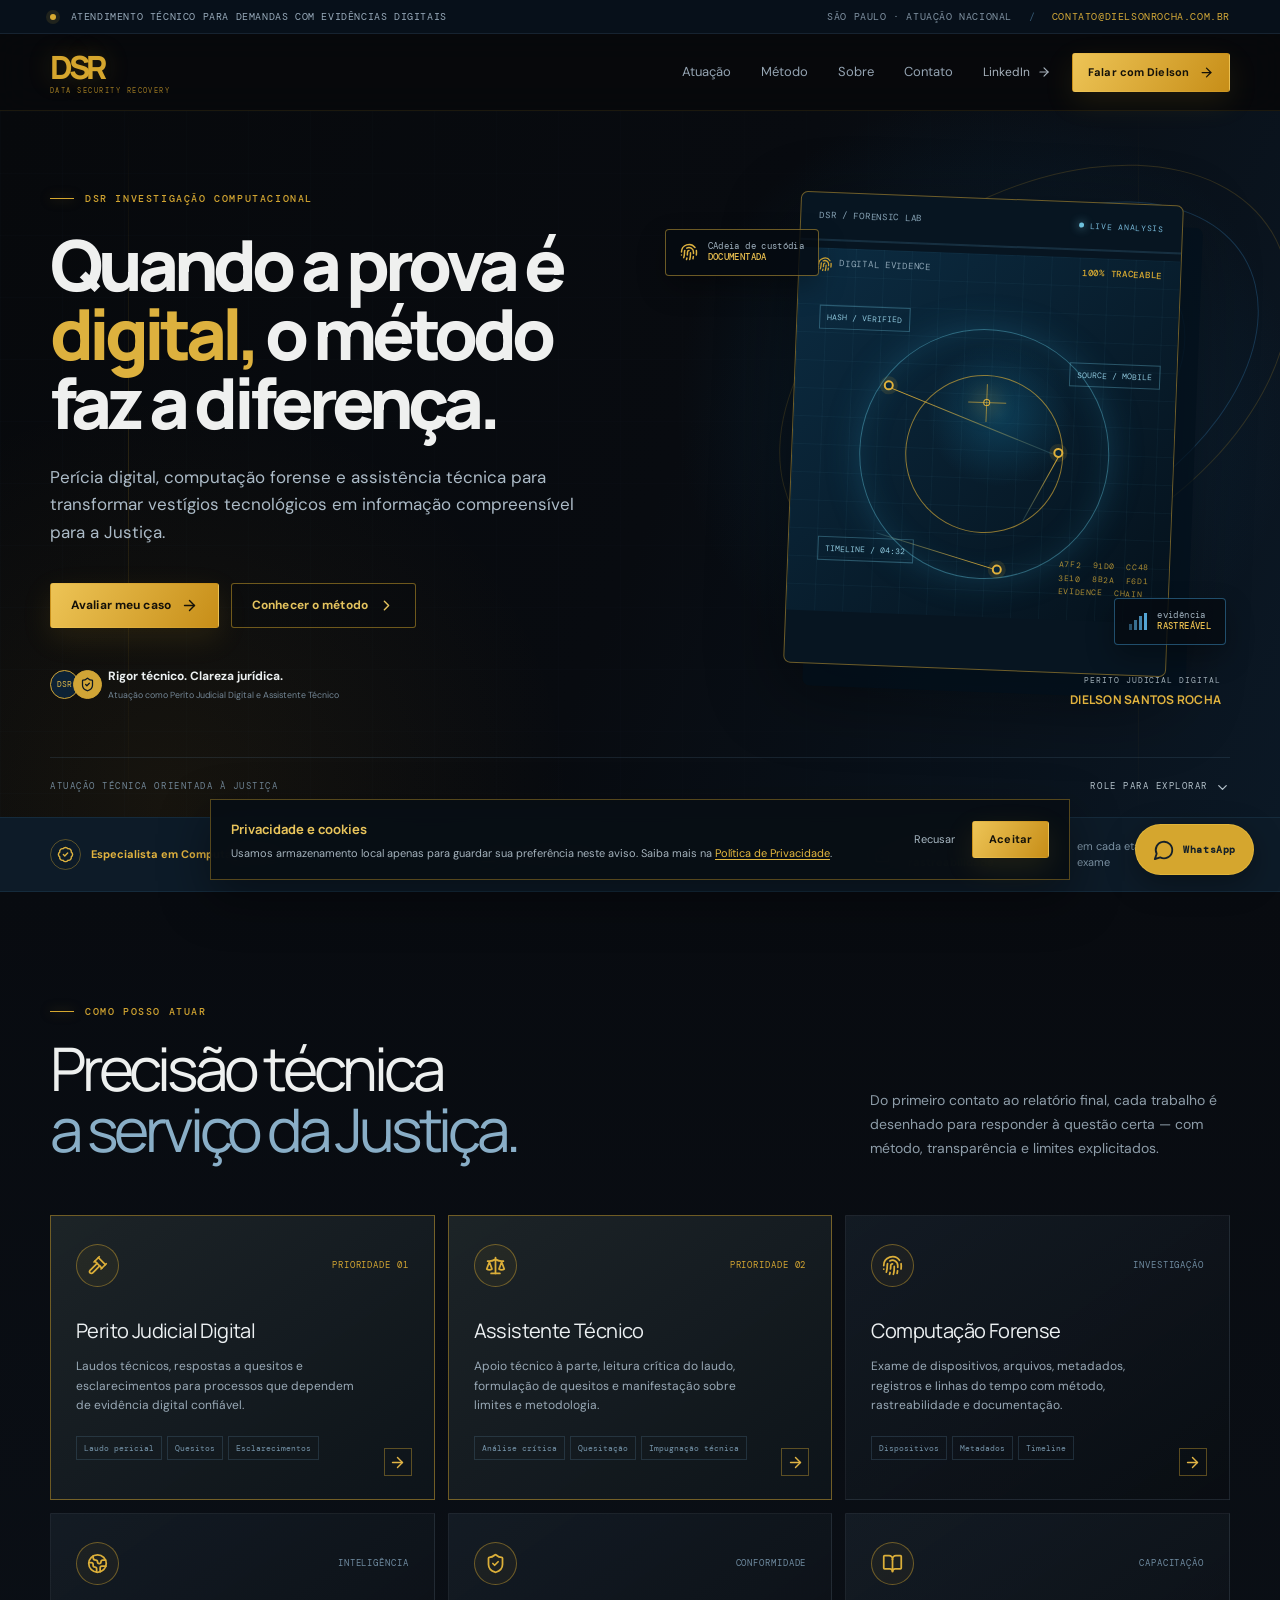
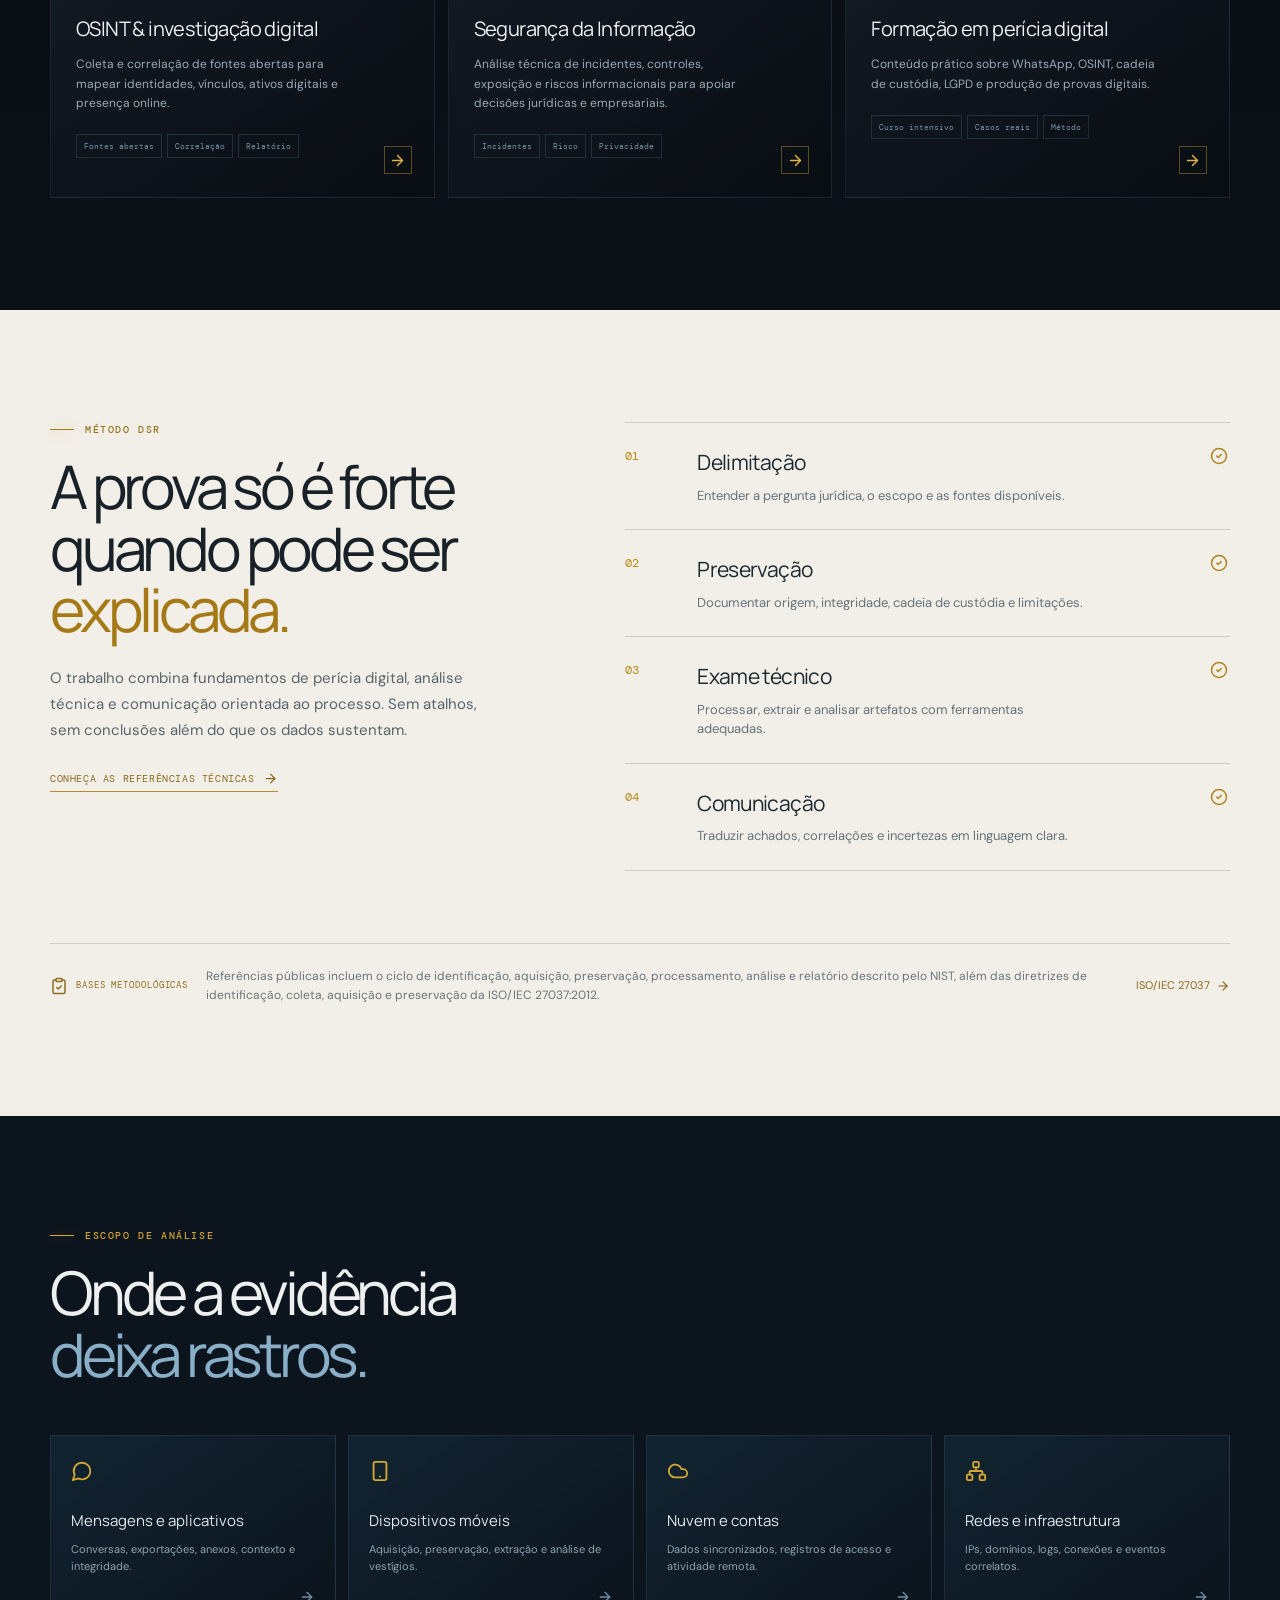
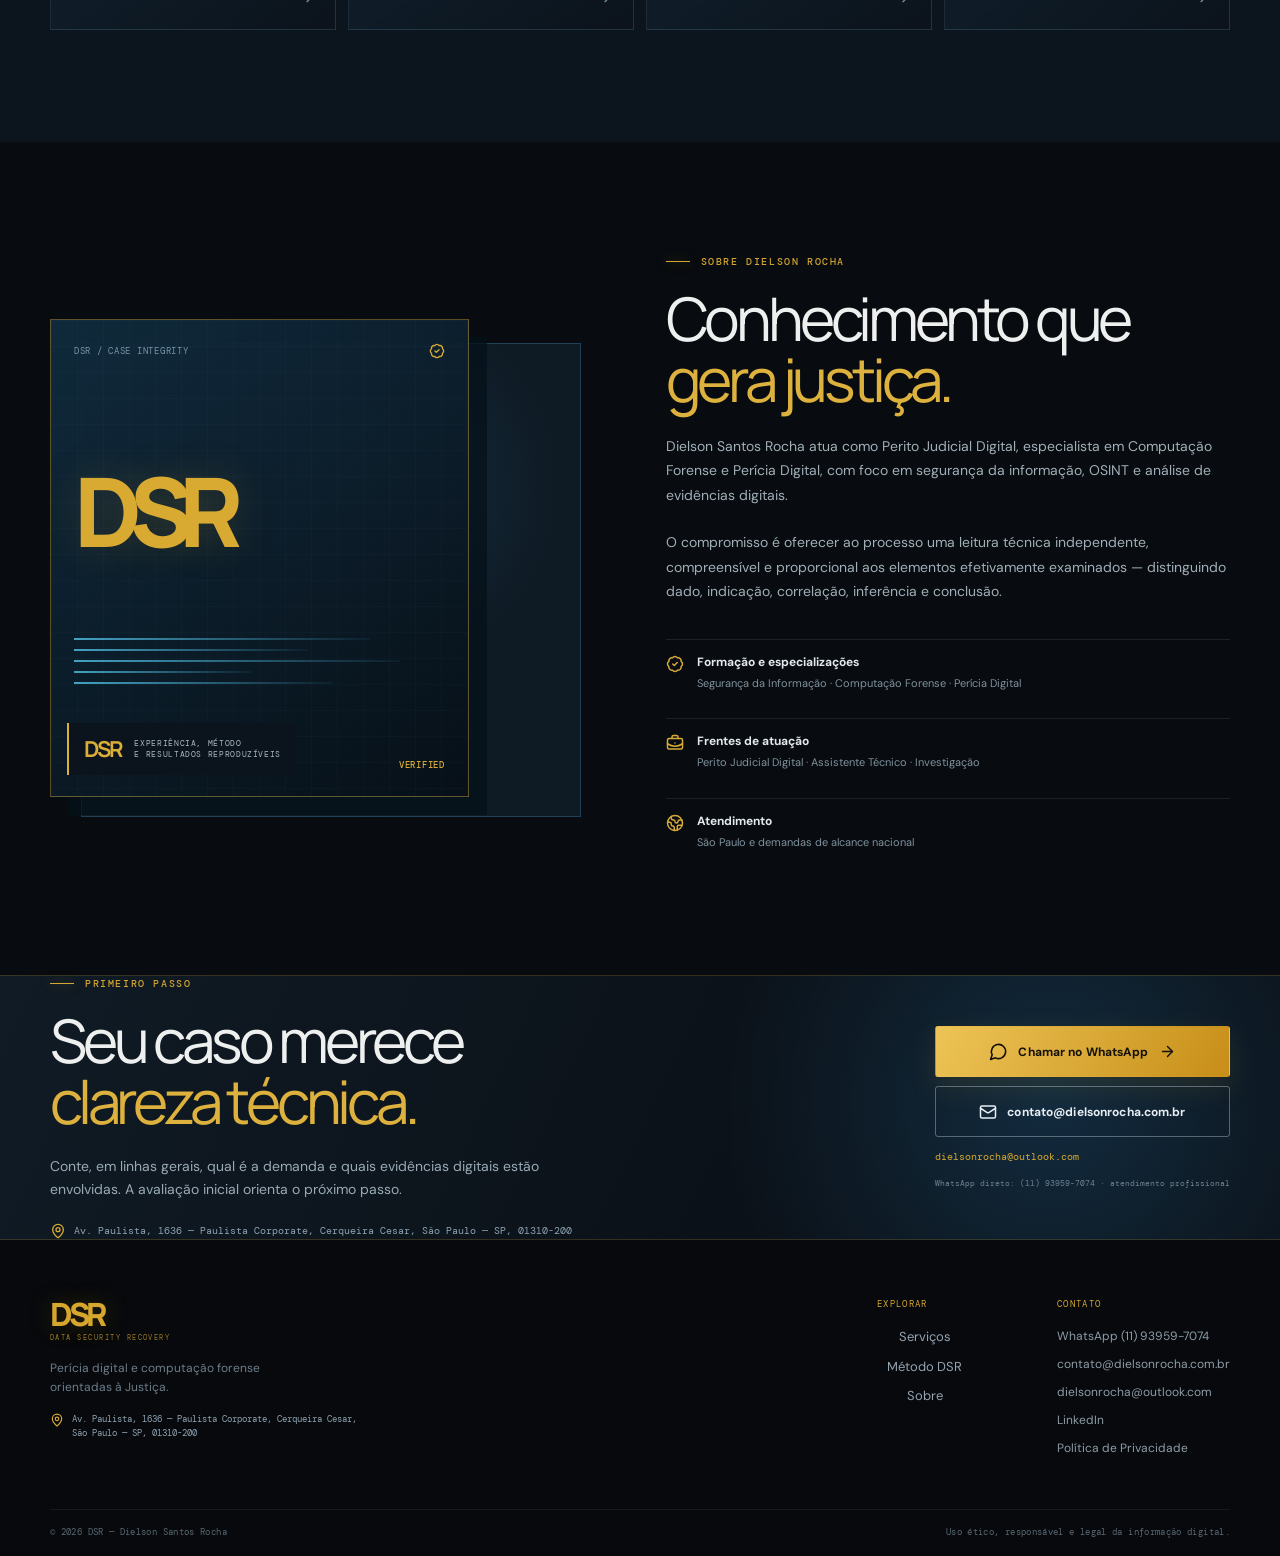
==== index.html @ dfa56df6 "Add files via upload" ====
<!doctype html>
<html lang="pt-BR">
  <head>
    <meta charset="UTF-8" />
    <meta name="viewport" content="width=device-width, initial-scale=1.0, maximum-scale=1" />
    <meta name="description" content="DSR — Perícia digital, computação forense e assistência técnica para demandas orientadas à Justiça." />
    <meta name="theme-color" content="#07090c" />
    <link rel="icon" type="image/svg+xml" href="/favicon.svg" />
    <link rel="alternate icon" href="/favicon.svg" />
    <title>DSR | Perícia Digital e Computação Forense</title>
    <script type="module" crossorigin src="/index.js"></script>
    <link rel="stylesheet" crossorigin href="/index.css">
    <script src="/__manus__/debug-collector.js" defer></script>
  </head>
  <body>
    <script id="manus-runtime">window.__MANUS_HOST_DEV__ = false;
(function(){"use strict";var Mr={exports:{}},Kn={};/**
 * @license React
 * react-jsx-runtime.production.js
 *
 * Copyright (c) Meta Platforms, Inc. and affiliates.
 *
 * This source code is licensed under the MIT license found in the
 * LICENSE file in the root directory of this source tree.
 */var $c;function um(){if($c)return Kn;$c=1;var r=Symbol.for("react.transitional.element"),i=Symbol.for("react.fragment");function c(s,d,m){var x=null;if(m!==void 0&&(x=""+m),d.key!==void 0&&(x=""+d.key),"key"in d){m={};for(var R in d)R!=="key"&&(m[R]=d[R])}else m=d;return d=m.ref,{$$typeof:r,type:s,key:x,ref:d!==void 0?d:null,props:m}}return Kn.Fragment=i,Kn.jsx=c,Kn.jsxs=c,Kn}var Fc;function dm(){return Fc||(Fc=1,Mr.exports=um()),Mr.exports}var h=dm(),Ar={exports:{}},Pn={},Rr={exports:{}},Nr={};/**
 * @license React
 * scheduler.production.js
 *
 * Copyright (c) Meta Platforms, Inc. and affiliates.
 *
 * This source code is licensed under the MIT license found in the
 * LICENSE file in the root directory of this source tree.
 */var Ic;function fm(){return Ic||(Ic=1,function(r){function i(A,q){var B=A.length;A.push(q);t:for(;0<B;){var bt=B-1>>>1,p=A[bt];if(0<d(p,q))A[bt]=q,A[B]=p,B=bt;else break t}}function c(A){return A.length===0?null:A[0]}function s(A){if(A.length===0)return null;var q=A[0],B=A.pop();if(B!==q){A[0]=B;t:for(var bt=0,p=A.length,O=p>>>1;bt<O;){var X=2*(bt+1)-1,G=A[X],Z=X+1,st=A[Z];if(0>d(G,B))Z<p&&0>d(st,G)?(A[bt]=st,A[Z]=B,bt=Z):(A[bt]=G,A[X]=B,bt=X);else if(Z<p&&0>d(st,B))A[bt]=st,A[Z]=B,bt=Z;else break t}}return q}function d(A,q){var B=A.sortIndex-q.sortIndex;return B!==0?B:A.id-q.id}if(r.unstable_now=void 0,typeof performance=="object"&&typeof performance.now=="function"){var m=performance;r.unstable_now=function(){return m.now()}}else{var x=Date,R=x.now();r.unstable_now=function(){return x.now()-R}}var C=[],v=[],D=1,j=null,J=3,at=!1,$=!1,nt=!1,ct=!1,ht=typeof setTimeout=="function"?setTimeout:null,St=typeof clearTimeout=="function"?clearTimeout:null,_=typeof setImmediate<"u"?setImmediate:null;function Y(A){for(var q=c(v);q!==null;){if(q.callback===null)s(v);else if(q.startTime<=A)s(v),q.sortIndex=q.expirationTime,i(C,q);else break;q=c(v)}}function H(A){if(nt=!1,Y(A),!$)if(c(C)!==null)$=!0,it||(it=!0,Bt());else{var q=c(v);q!==null&&Mt(H,q.startTime-A)}}var it=!1,rt=-1,V=5,xt=-1;function Be(){return ct?!0:!(r.unstable_now()-xt<V)}function te(){if(ct=!1,it){var A=r.unstable_now();xt=A;var q=!0;try{t:{$=!1,nt&&(nt=!1,St(rt),rt=-1),at=!0;var B=J;try{e:{for(Y(A),j=c(C);j!==null&&!(j.expirationTime>A&&Be());){var bt=j.callback;if(typeof bt=="function"){j.callback=null,J=j.priorityLevel;var p=bt(j.expirationTime<=A);if(A=r.unstable_now(),typeof p=="function"){j.callback=p,Y(A),q=!0;break e}j===c(C)&&s(C),Y(A)}else s(C);j=c(C)}if(j!==null)q=!0;else{var O=c(v);O!==null&&Mt(H,O.startTime-A),q=!1}}break t}finally{j=null,J=B,at=!1}q=void 0}}finally{q?Bt():it=!1}}}var Bt;if(typeof _=="function")Bt=function(){_(te)};else if(typeof MessageChannel<"u"){var me=new MessageChannel,Se=me.port2;me.port1.onmessage=te,Bt=function(){Se.postMessage(null)}}else Bt=function(){ht(te,0)};function Mt(A,q){rt=ht(function(){A(r.unstable_now())},q)}r.unstable_IdlePriority=5,r.unstable_ImmediatePriority=1,r.unstable_LowPriority=4,r.unstable_NormalPriority=3,r.unstable_Profiling=null,r.unstable_UserBlockingPriority=2,r.unstable_cancelCallback=function(A){A.callback=null},r.unstable_forceFrameRate=function(A){0>A||125<A?console.error("forceFrameRate takes a positive int between 0 and 125, forcing frame rates higher than 125 fps is not supported"):V=0<A?Math.floor(1e3/A):5},r.unstable_getCurrentPriorityLevel=function(){return J},r.unstable_next=function(A){switch(J){case 1:case 2:case 3:var q=3;break;default:q=J}var B=J;J=q;try{return A()}finally{J=B}},r.unstable_requestPaint=function(){ct=!0},r.unstable_runWithPriority=function(A,q){switch(A){case 1:case 2:case 3:case 4:case 5:break;default:A=3}var B=J;J=A;try{return q()}finally{J=B}},r.unstable_scheduleCallback=function(A,q,B){var bt=r.unstable_now();switch(typeof B=="object"&&B!==null?(B=B.delay,B=typeof B=="number"&&0<B?bt+B:bt):B=bt,A){case 1:var p=-1;break;case 2:p=250;break;case 5:p=1073741823;break;case 4:p=1e4;break;default:p=5e3}return p=B+p,A={id:D++,callback:q,priorityLevel:A,startTime:B,expirationTime:p,sortIndex:-1},B>bt?(A.sortIndex=B,i(v,A),c(C)===null&&A===c(v)&&(nt?(St(rt),rt=-1):nt=!0,Mt(H,B-bt))):(A.sortIndex=p,i(C,A),$||at||($=!0,it||(it=!0,Bt()))),A},r.unstable_shouldYield=Be,r.unstable_wrapCallback=function(A){var q=J;return function(){var B=J;J=q;try{return A.apply(this,arguments)}finally{J=B}}}}(Nr)),Nr}var tu;function hm(){return tu||(tu=1,Rr.exports=fm()),Rr.exports}var zr={exports:{}},ut={};/**
 * @license React
 * react.production.js
 *
 * Copyright (c) Meta Platforms, Inc. and affiliates.
 *
 * This source code is licensed under the MIT license found in the
 * LICENSE file in the root directory of this source tree.
 */var eu;function mm(){if(eu)return ut;eu=1;var r=Symbol.for("react.transitional.element"),i=Symbol.for("react.portal"),c=Symbol.for("react.fragment"),s=Symbol.for("react.strict_mode"),d=Symbol.for("react.profiler"),m=Symbol.for("react.consumer"),x=Symbol.for("react.context"),R=Symbol.for("react.forward_ref"),C=Symbol.for("react.suspense"),v=Symbol.for("react.memo"),D=Symbol.for("react.lazy"),j=Symbol.iterator;function J(p){return p===null||typeof p!="object"?null:(p=j&&p[j]||p["@@iterator"],typeof p=="function"?p:null)}var at={isMounted:function(){return!1},enqueueForceUpdate:function(){},enqueueReplaceState:function(){},enqueueSetState:function(){}},$=Object.assign,nt={};function ct(p,O,X){this.props=p,this.context=O,this.refs=nt,this.updater=X||at}ct.prototype.isReactComponent={},ct.prototype.setState=function(p,O){if(typeof p!="object"&&typeof p!="function"&&p!=null)throw Error("takes an object of state variables to update or a function which returns an object of state variables.");this.updater.enqueueSetState(this,p,O,"setState")},ct.prototype.forceUpdate=function(p){this.updater.enqueueForceUpdate(this,p,"forceUpdate")};function ht(){}ht.prototype=ct.prototype;function St(p,O,X){this.props=p,this.context=O,this.refs=nt,this.updater=X||at}var _=St.prototype=new ht;_.constructor=St,$(_,ct.prototype),_.isPureReactComponent=!0;var Y=Array.isArray,H={H:null,A:null,T:null,S:null,V:null},it=Object.prototype.hasOwnProperty;function rt(p,O,X,G,Z,st){return X=st.ref,{$$typeof:r,type:p,key:O,ref:X!==void 0?X:null,props:st}}function V(p,O){return rt(p.type,O,void 0,void 0,void 0,p.props)}function xt(p){return typeof p=="object"&&p!==null&&p.$$typeof===r}function Be(p){var O={"=":"=0",":":"=2"};return"$"+p.replace(/[=:]/g,function(X){return O[X]})}var te=/\/+/g;function Bt(p,O){return typeof p=="object"&&p!==null&&p.key!=null?Be(""+p.key):O.toString(36)}function me(){}function Se(p){switch(p.status){case"fulfilled":return p.value;case"rejected":throw p.reason;default:switch(typeof p.status=="string"?p.then(me,me):(p.status="pending",p.then(function(O){p.status==="pending"&&(p.status="fulfilled",p.value=O)},function(O){p.status==="pending"&&(p.status="rejected",p.reason=O)})),p.status){case"fulfilled":return p.value;case"rejected":throw p.reason}}throw p}function Mt(p,O,X,G,Z){var st=typeof p;(st==="undefined"||st==="boolean")&&(p=null);var I=!1;if(p===null)I=!0;else switch(st){case"bigint":case"string":case"number":I=!0;break;case"object":switch(p.$$typeof){case r:case i:I=!0;break;case D:return I=p._init,Mt(I(p._payload),O,X,G,Z)}}if(I)return Z=Z(p),I=G===""?"."+Bt(p,0):G,Y(Z)?(X="",I!=null&&(X=I.replace(te,"$&/")+"/"),Mt(Z,O,X,"",function(Jt){return Jt})):Z!=null&&(xt(Z)&&(Z=V(Z,X+(Z.key==null||p&&p.key===Z.key?"":(""+Z.key).replace(te,"$&/")+"/")+I)),O.push(Z)),1;I=0;var gt=G===""?".":G+":";if(Y(p))for(var Tt=0;Tt<p.length;Tt++)G=p[Tt],st=gt+Bt(G,Tt),I+=Mt(G,O,X,st,Z);else if(Tt=J(p),typeof Tt=="function")for(p=Tt.call(p),Tt=0;!(G=p.next()).done;)G=G.value,st=gt+Bt(G,Tt++),I+=Mt(G,O,X,st,Z);else if(st==="object"){if(typeof p.then=="function")return Mt(Se(p),O,X,G,Z);throw O=String(p),Error("Objects are not valid as a React child (found: "+(O==="[object Object]"?"object with keys {"+Object.keys(p).join(", ")+"}":O)+"). If you meant to render a collection of children, use an array instead.")}return I}function A(p,O,X){if(p==null)return p;var G=[],Z=0;return Mt(p,G,"","",function(st){return O.call(X,st,Z++)}),G}function q(p){if(p._status===-1){var O=p._result;O=O(),O.then(function(X){(p._status===0||p._status===-1)&&(p._status=1,p._result=X)},function(X){(p._status===0||p._status===-1)&&(p._status=2,p._result=X)}),p._status===-1&&(p._status=0,p._result=O)}if(p._status===1)return p._result.default;throw p._result}var B=typeof reportError=="function"?reportError:function(p){if(typeof window=="object"&&typeof window.ErrorEvent=="function"){var O=new window.ErrorEvent("error",{bubbles:!0,cancelable:!0,message:typeof p=="object"&&p!==null&&typeof p.message=="string"?String(p.message):String(p),error:p});if(!window.dispatchEvent(O))return}else if(typeof process=="object"&&typeof process.emit=="function"){process.emit("uncaughtException",p);return}console.error(p)};function bt(){}return ut.Children={map:A,forEach:function(p,O,X){A(p,function(){O.apply(this,arguments)},X)},count:function(p){var O=0;return A(p,function(){O++}),O},toArray:function(p){return A(p,function(O){return O})||[]},only:function(p){if(!xt(p))throw Error("React.Children.only expected to receive a single React element child.");return p}},ut.Component=ct,ut.Fragment=c,ut.Profiler=d,ut.PureComponent=St,ut.StrictMode=s,ut.Suspense=C,ut.__CLIENT_INTERNALS_DO_NOT_USE_OR_WARN_USERS_THEY_CANNOT_UPGRADE=H,ut.__COMPILER_RUNTIME={__proto__:null,c:function(p){return H.H.useMemoCache(p)}},ut.cache=function(p){return function(){return p.apply(null,arguments)}},ut.cloneElement=function(p,O,X){if(p==null)throw Error("The argument must be a React element, but you passed "+p+".");var G=$({},p.props),Z=p.key,st=void 0;if(O!=null)for(I in O.ref!==void 0&&(st=void 0),O.key!==void 0&&(Z=""+O.key),O)!it.call(O,I)||I==="key"||I==="__self"||I==="__source"||I==="ref"&&O.ref===void 0||(G[I]=O[I]);var I=arguments.length-2;if(I===1)G.children=X;else if(1<I){for(var gt=Array(I),Tt=0;Tt<I;Tt++)gt[Tt]=arguments[Tt+2];G.children=gt}return rt(p.type,Z,void 0,void 0,st,G)},ut.createContext=function(p){return p={$$typeof:x,_currentValue:p,_currentValue2:p,_threadCount:0,Provider:null,Consumer:null},p.Provider=p,p.Consumer={$$typeof:m,_context:p},p},ut.createElement=function(p,O,X){var G,Z={},st=null;if(O!=null)for(G in O.key!==void 0&&(st=""+O.key),O)it.call(O,G)&&G!=="key"&&G!=="__self"&&G!=="__source"&&(Z[G]=O[G]);var I=arguments.length-2;if(I===1)Z.children=X;else if(1<I){for(var gt=Array(I),Tt=0;Tt<I;Tt++)gt[Tt]=arguments[Tt+2];Z.children=gt}if(p&&p.defaultProps)for(G in I=p.defaultProps,I)Z[G]===void 0&&(Z[G]=I[G]);return rt(p,st,void 0,void 0,null,Z)},ut.createRef=function(){return{current:null}},ut.forwardRef=function(p){return{$$typeof:R,render:p}},ut.isValidElement=xt,ut.lazy=function(p){return{$$typeof:D,_payload:{_status:-1,_result:p},_init:q}},ut.memo=function(p,O){return{$$typeof:v,type:p,compare:O===void 0?null:O}},ut.startTransition=function(p){var O=H.T,X={};H.T=X;try{var G=p(),Z=H.S;Z!==null&&Z(X,G),typeof G=="object"&&G!==null&&typeof G.then=="function"&&G.then(bt,B)}catch(st){B(st)}finally{H.T=O}},ut.unstable_useCacheRefresh=function(){return H.H.useCacheRefresh()},ut.use=function(p){return H.H.use(p)},ut.useActionState=function(p,O,X){return H.H.useActionState(p,O,X)},ut.useCallback=function(p,O){return H.H.useCallback(p,O)},ut.useContext=function(p){return H.H.useContext(p)},ut.useDebugValue=function(){},ut.useDeferredValue=function(p,O){return H.H.useDeferredValue(p,O)},ut.useEffect=function(p,O,X){var G=H.H;if(typeof X=="function")throw Error("useEffect CRUD overload is not enabled in this build of React.");return G.useEffect(p,O)},ut.useId=function(){return H.H.useId()},ut.useImperativeHandle=function(p,O,X){return H.H.useImperativeHandle(p,O,X)},ut.useInsertionEffect=function(p,O){return H.H.useInsertionEffect(p,O)},ut.useLayoutEffect=function(p,O){return H.H.useLayoutEffect(p,O)},ut.useMemo=function(p,O){return H.H.useMemo(p,O)},ut.useOptimistic=function(p,O){return H.H.useOptimistic(p,O)},ut.useReducer=function(p,O,X){return H.H.useReducer(p,O,X)},ut.useRef=function(p){return H.H.useRef(p)},ut.useState=function(p){return H.H.useState(p)},ut.useSyncExternalStore=function(p,O,X){return H.H.useSyncExternalStore(p,O,X)},ut.useTransition=function(){return H.H.useTransition()},ut.version="19.1.1",ut}var lu;function _r(){return lu||(lu=1,zr.exports=mm()),zr.exports}var kr={exports:{}},he={};/**
 * @license React
 * react-dom.production.js
 *
 * Copyright (c) Meta Platforms, Inc. and affiliates.
 *
 * This source code is licensed under the MIT license found in the
 * LICENSE file in the root directory of this source tree.
 */var au;function gm(){if(au)return he;au=1;var r=_r();function i(C){var v="https://react.dev/errors/"+C;if(1<arguments.length){v+="?args[]="+encodeURIComponent(arguments[1]);for(var D=2;D<arguments.length;D++)v+="&args[]="+encodeURIComponent(arguments[D])}return"Minified React error #"+C+"; visit "+v+" for the full message or use the non-minified dev environment for full errors and additional helpful warnings."}function c(){}var s={d:{f:c,r:function(){throw Error(i(522))},D:c,C:c,L:c,m:c,X:c,S:c,M:c},p:0,findDOMNode:null},d=Symbol.for("react.portal");function m(C,v,D){var j=3<arguments.length&&arguments[3]!==void 0?arguments[3]:null;return{$$typeof:d,key:j==null?null:""+j,children:C,containerInfo:v,implementation:D}}var x=r.__CLIENT_INTERNALS_DO_NOT_USE_OR_WARN_USERS_THEY_CANNOT_UPGRADE;function R(C,v){if(C==="font")return"";if(typeof v=="string")return v==="use-credentials"?v:""}return he.__DOM_INTERNALS_DO_NOT_USE_OR_WARN_USERS_THEY_CANNOT_UPGRADE=s,he.createPortal=function(C,v){var D=2<arguments.length&&arguments[2]!==void 0?arguments[2]:null;if(!v||v.nodeType!==1&&v.nodeType!==9&&v.nodeType!==11)throw Error(i(299));return m(C,v,null,D)},he.flushSync=function(C){var v=x.T,D=s.p;try{if(x.T=null,s.p=2,C)return C()}finally{x.T=v,s.p=D,s.d.f()}},he.preconnect=function(C,v){typeof C=="string"&&(v?(v=v.crossOrigin,v=typeof v=="string"?v==="use-credentials"?v:"":void 0):v=null,s.d.C(C,v))},he.prefetchDNS=function(C){typeof C=="string"&&s.d.D(C)},he.preinit=function(C,v){if(typeof C=="string"&&v&&typeof v.as=="string"){var D=v.as,j=R(D,v.crossOrigin),J=typeof v.integrity=="string"?v.integrity:void 0,at=typeof v.fetchPriority=="string"?v.fetchPriority:void 0;D==="style"?s.d.S(C,typeof v.precedence=="string"?v.precedence:void 0,{crossOrigin:j,integrity:J,fetchPriority:at}):D==="script"&&s.d.X(C,{crossOrigin:j,integrity:J,fetchPriority:at,nonce:typeof v.nonce=="string"?v.nonce:void 0})}},he.preinitModule=function(C,v){if(typeof C=="string")if(typeof v=="object"&&v!==null){if(v.as==null||v.as==="script"){var D=R(v.as,v.crossOrigin);s.d.M(C,{crossOrigin:D,integrity:typeof v.integrity=="string"?v.integrity:void 0,nonce:typeof v.nonce=="string"?v.nonce:void 0})}}else v==null&&s.d.M(C)},he.preload=function(C,v){if(typeof C=="string"&&typeof v=="object"&&v!==null&&typeof v.as=="string"){var D=v.as,j=R(D,v.crossOrigin);s.d.L(C,D,{crossOrigin:j,integrity:typeof v.integrity=="string"?v.integrity:void 0,nonce:typeof v.nonce=="string"?v.nonce:void 0,type:typeof v.type=="string"?v.type:void 0,fetchPriority:typeof v.fetchPriority=="string"?v.fetchPriority:void 0,referrerPolicy:typeof v.referrerPolicy=="string"?v.referrerPolicy:void 0,imageSrcSet:typeof v.imageSrcSet=="string"?v.imageSrcSet:void 0,imageSizes:typeof v.imageSizes=="string"?v.imageSizes:void 0,media:typeof v.media=="string"?v.media:void 0})}},he.preloadModule=function(C,v){if(typeof C=="string")if(v){var D=R(v.as,v.crossOrigin);s.d.m(C,{as:typeof v.as=="string"&&v.as!=="script"?v.as:void 0,crossOrigin:D,integrity:typeof v.integrity=="string"?v.integrity:void 0})}else s.d.m(C)},he.requestFormReset=function(C){s.d.r(C)},he.unstable_batchedUpdates=function(C,v){return C(v)},he.useFormState=function(C,v,D){return x.H.useFormState(C,v,D)},he.useFormStatus=function(){return x.H.useHostTransitionStatus()},he.version="19.1.1",he}var nu;function pm(){if(nu)return kr.exports;nu=1;function r(){if(!(typeof __REACT_DEVTOOLS_GLOBAL_HOOK__>"u"||typeof __REACT_DEVTOOLS_GLOBAL_HOOK__.checkDCE!="function"))try{__REACT_DEVTOOLS_GLOBAL_HOOK__.checkDCE(r)}catch(i){console.error(i)}}return r(),kr.exports=gm(),kr.exports}/**
 * @license React
 * react-dom-client.production.js
 *
 * Copyright (c) Meta Platforms, Inc. and affiliates.
 *
 * This source code is licensed under the MIT license found in the
 * LICENSE file in the root directory of this source tree.
 */var ou;function ym(){if(ou)return Pn;ou=1;var r=hm(),i=_r(),c=pm();function s(t){var e="https://react.dev/errors/"+t;if(1<arguments.length){e+="?args[]="+encodeURIComponent(arguments[1]);for(var l=2;l<arguments.length;l++)e+="&args[]="+encodeURIComponent(arguments[l])}return"Minified React error #"+t+"; visit "+e+" for the full message or use the non-minified dev environment for full errors and additional helpful warnings."}function d(t){return!(!t||t.nodeType!==1&&t.nodeType!==9&&t.nodeType!==11)}function m(t){var e=t,l=t;if(t.alternate)for(;e.return;)e=e.return;else{t=e;do e=t,(e.flags&4098)!==0&&(l=e.return),t=e.return;while(t)}return e.tag===3?l:null}function x(t){if(t.tag===13){var e=t.memoizedState;if(e===null&&(t=t.alternate,t!==null&&(e=t.memoizedState)),e!==null)return e.dehydrated}return null}function R(t){if(m(t)!==t)throw Error(s(188))}function C(t){var e=t.alternate;if(!e){if(e=m(t),e===null)throw Error(s(188));return e!==t?null:t}for(var l=t,a=e;;){var n=l.return;if(n===null)break;var o=n.alternate;if(o===null){if(a=n.return,a!==null){l=a;continue}break}if(n.child===o.child){for(o=n.child;o;){if(o===l)return R(n),t;if(o===a)return R(n),e;o=o.sibling}throw Error(s(188))}if(l.return!==a.return)l=n,a=o;else{for(var u=!1,f=n.child;f;){if(f===l){u=!0,l=n,a=o;break}if(f===a){u=!0,a=n,l=o;break}f=f.sibling}if(!u){for(f=o.child;f;){if(f===l){u=!0,l=o,a=n;break}if(f===a){u=!0,a=o,l=n;break}f=f.sibling}if(!u)throw Error(s(189))}}if(l.alternate!==a)throw Error(s(190))}if(l.tag!==3)throw Error(s(188));return l.stateNode.current===l?t:e}function v(t){var e=t.tag;if(e===5||e===26||e===27||e===6)return t;for(t=t.child;t!==null;){if(e=v(t),e!==null)return e;t=t.sibling}return null}var D=Object.assign,j=Symbol.for("react.element"),J=Symbol.for("react.transitional.element"),at=Symbol.for("react.portal"),$=Symbol.for("react.fragment"),nt=Symbol.for("react.strict_mode"),ct=Symbol.for("react.profiler"),ht=Symbol.for("react.provider"),St=Symbol.for("react.consumer"),_=Symbol.for("react.context"),Y=Symbol.for("react.forward_ref"),H=Symbol.for("react.suspense"),it=Symbol.for("react.suspense_list"),rt=Symbol.for("react.memo"),V=Symbol.for("react.lazy"),xt=Symbol.for("react.activity"),Be=Symbol.for("react.memo_cache_sentinel"),te=Symbol.iterator;function Bt(t){return t===null||typeof t!="object"?null:(t=te&&t[te]||t["@@iterator"],typeof t=="function"?t:null)}var me=Symbol.for("react.client.reference");function Se(t){if(t==null)return null;if(typeof t=="function")return t.$$typeof===me?null:t.displayName||t.name||null;if(typeof t=="string")return t;switch(t){case $:return"Fragment";case ct:return"Profiler";case nt:return"StrictMode";case H:return"Suspense";case it:return"SuspenseList";case xt:return"Activity"}if(typeof t=="object")switch(t.$$typeof){case at:return"Portal";case _:return(t.displayName||"Context")+".Provider";case St:return(t._context.displayName||"Context")+".Consumer";case Y:var e=t.render;return t=t.displayName,t||(t=e.displayName||e.name||"",t=t!==""?"ForwardRef("+t+")":"ForwardRef"),t;case rt:return e=t.displayName||null,e!==null?e:Se(t.type)||"Memo";case V:e=t._payload,t=t._init;try{return Se(t(e))}catch{}}return null}var Mt=Array.isArray,A=i.__CLIENT_INTERNALS_DO_NOT_USE_OR_WARN_USERS_THEY_CANNOT_UPGRADE,q=c.__DOM_INTERNALS_DO_NOT_USE_OR_WARN_USERS_THEY_CANNOT_UPGRADE,B={pending:!1,data:null,method:null,action:null},bt=[],p=-1;function O(t){return{current:t}}function X(t){0>p||(t.current=bt[p],bt[p]=null,p--)}function G(t,e){p++,bt[p]=t.current,t.current=e}var Z=O(null),st=O(null),I=O(null),gt=O(null);function Tt(t,e){switch(G(I,e),G(st,t),G(Z,null),e.nodeType){case 9:case 11:t=(t=e.documentElement)&&(t=t.namespaceURI)?Hh(t):0;break;default:if(t=e.tagName,e=e.namespaceURI)e=Hh(e),t=Uh(e,t);else switch(t){case"svg":t=1;break;case"math":t=2;break;default:t=0}}X(Z),G(Z,t)}function Jt(){X(Z),X(st),X(I)}function Ke(t){t.memoizedState!==null&&G(gt,t);var e=Z.current,l=Uh(e,t.type);e!==l&&(G(st,t),G(Z,l))}function Ce(t){st.current===t&&(X(Z),X(st)),gt.current===t&&(X(gt),Wo._currentValue=B)}var Pe=Object.prototype.hasOwnProperty,yl=r.unstable_scheduleCallback,sn=r.unstable_cancelCallback,Ca=r.unstable_shouldYield,ri=r.unstable_requestPaint,ge=r.unstable_now,si=r.unstable_getCurrentPriorityLevel,Ul=r.unstable_ImmediatePriority,Fn=r.unstable_UserBlockingPriority,nl=r.unstable_NormalPriority,ci=r.unstable_LowPriority,Gl=r.unstable_IdlePriority,ui=r.log,Ea=r.unstable_setDisableYieldValue,ql=null,Wt=null;function Je(t){if(typeof ui=="function"&&Ea(t),Wt&&typeof Wt.setStrictMode=="function")try{Wt.setStrictMode(ql,t)}catch{}}var $t=Math.clz32?Math.clz32:fi,di=Math.log,Ta=Math.LN2;function fi(t){return t>>>=0,t===0?32:31-(di(t)/Ta|0)|0}var L=256,cn=4194304;function vl(t){var e=t&42;if(e!==0)return e;switch(t&-t){case 1:return 1;case 2:return 2;case 4:return 4;case 8:return 8;case 16:return 16;case 32:return 32;case 64:return 64;case 128:return 128;case 256:case 512:case 1024:case 2048:case 4096:case 8192:case 16384:case 32768:case 65536:case 131072:case 262144:case 524288:case 1048576:case 2097152:return t&4194048;case 4194304:case 8388608:case 16777216:case 33554432:return t&62914560;case 67108864:return 67108864;case 134217728:return 134217728;case 268435456:return 268435456;case 536870912:return 536870912;case 1073741824:return 0;default:return t}}function un(t,e,l){var a=t.pendingLanes;if(a===0)return 0;var n=0,o=t.suspendedLanes,u=t.pingedLanes;t=t.warmLanes;var f=a&134217727;return f!==0?(a=f&~o,a!==0?n=vl(a):(u&=f,u!==0?n=vl(u):l||(l=f&~t,l!==0&&(n=vl(l))))):(f=a&~o,f!==0?n=vl(f):u!==0?n=vl(u):l||(l=a&~t,l!==0&&(n=vl(l)))),n===0?0:e!==0&&e!==n&&(e&o)===0&&(o=n&-n,l=e&-e,o>=l||o===32&&(l&4194048)!==0)?e:n}function Dt(t,e){return(t.pendingLanes&~(t.suspendedLanes&~t.pingedLanes)&e)===0}function In(t,e){switch(t){case 1:case 2:case 4:case 8:case 64:return e+250;case 16:case 32:case 128:case 256:case 512:case 1024:case 2048:case 4096:case 8192:case 16384:case 32768:case 65536:case 131072:case 262144:case 524288:case 1048576:case 2097152:return e+5e3;case 4194304:case 8388608:case 16777216:case 33554432:return-1;case 67108864:case 134217728:case 268435456:case 536870912:case 1073741824:return-1;default:return-1}}function to(){var t=L;return L<<=1,(L&4194048)===0&&(L=256),t}function hi(){var t=cn;return cn<<=1,(cn&62914560)===0&&(cn=4194304),t}function eo(t){for(var e=[],l=0;31>l;l++)e.push(t);return e}function Da(t,e){t.pendingLanes|=e,e!==268435456&&(t.suspendedLanes=0,t.pingedLanes=0,t.warmLanes=0)}function Ir(t,e,l,a,n,o){var u=t.pendingLanes;t.pendingLanes=l,t.suspendedLanes=0,t.pingedLanes=0,t.warmLanes=0,t.expiredLanes&=l,t.entangledLanes&=l,t.errorRecoveryDisabledLanes&=l,t.shellSuspendCounter=0;var f=t.entanglements,g=t.expirationTimes,S=t.hiddenUpdates;for(l=u&~l;0<l;){var N=31-$t(l),k=1<<N;f[N]=0,g[N]=-1;var E=S[N];if(E!==null)for(S[N]=null,N=0;N<E.length;N++){var T=E[N];T!==null&&(T.lane&=-536870913)}l&=~k}a!==0&&mi(t,a,0),o!==0&&n===0&&t.tag!==0&&(t.suspendedLanes|=o&~(u&~e))}function mi(t,e,l){t.pendingLanes|=e,t.suspendedLanes&=~e;var a=31-$t(e);t.entangledLanes|=e,t.entanglements[a]=t.entanglements[a]|1073741824|l&4194090}function gi(t,e){var l=t.entangledLanes|=e;for(t=t.entanglements;l;){var a=31-$t(l),n=1<<a;n&e|t[a]&e&&(t[a]|=e),l&=~n}}function lo(t){switch(t){case 2:t=1;break;case 8:t=4;break;case 32:t=16;break;case 256:case 512:case 1024:case 2048:case 4096:case 8192:case 16384:case 32768:case 65536:case 131072:case 262144:case 524288:case 1048576:case 2097152:case 4194304:case 8388608:case 16777216:case 33554432:t=128;break;case 268435456:t=134217728;break;default:t=0}return t}function ao(t){return t&=-t,2<t?8<t?(t&134217727)!==0?32:268435456:8:2}function pi(){var t=q.p;return t!==0?t:(t=window.event,t===void 0?32:nm(t.type))}function ts(t,e){var l=q.p;try{return q.p=t,e()}finally{q.p=l}}var ol=Math.random().toString(36).slice(2),ee="__reactFiber$"+ol,pe="__reactProps$"+ol,Yl="__reactContainer$"+ol,no="__reactEvents$"+ol,es="__reactListeners$"+ol,ls="__reactHandles$"+ol,yi="__reactResources$"+ol,Ma="__reactMarker$"+ol;function oo(t){delete t[ee],delete t[pe],delete t[no],delete t[es],delete t[ls]}function Vl(t){var e=t[ee];if(e)return e;for(var l=t.parentNode;l;){if(e=l[Yl]||l[ee]){if(l=e.alternate,e.child!==null||l!==null&&l.child!==null)for(t=Vh(t);t!==null;){if(l=t[ee])return l;t=Vh(t)}return e}t=l,l=t.parentNode}return null}function Xl(t){if(t=t[ee]||t[Yl]){var e=t.tag;if(e===5||e===6||e===13||e===26||e===27||e===3)return t}return null}function Aa(t){var e=t.tag;if(e===5||e===26||e===27||e===6)return t.stateNode;throw Error(s(33))}function Zl(t){var e=t[yi];return e||(e=t[yi]={hoistableStyles:new Map,hoistableScripts:new Map}),e}function Vt(t){t[Ma]=!0}var vi=new Set,bi={};function bl(t,e){We(t,e),We(t+"Capture",e)}function We(t,e){for(bi[t]=e,t=0;t<e.length;t++)vi.add(e[t])}var as=RegExp("^[:A-Z_a-z\\u00C0-\\u00D6\\u00D8-\\u00F6\\u00F8-\\u02FF\\u0370-\\u037D\\u037F-\\u1FFF\\u200C-\\u200D\\u2070-\\u218F\\u2C00-\\u2FEF\\u3001-\\uD7FF\\uF900-\\uFDCF\\uFDF0-\\uFFFD][:A-Z_a-z\\u00C0-\\u00D6\\u00D8-\\u00F6\\u00F8-\\u02FF\\u0370-\\u037D\\u037F-\\u1FFF\\u200C-\\u200D\\u2070-\\u218F\\u2C00-\\u2FEF\\u3001-\\uD7FF\\uF900-\\uFDCF\\uFDF0-\\uFFFD\\-.0-9\\u00B7\\u0300-\\u036F\\u203F-\\u2040]*$"),xi={},wi={};function Ra(t){return Pe.call(wi,t)?!0:Pe.call(xi,t)?!1:as.test(t)?wi[t]=!0:(xi[t]=!0,!1)}function M(t,e,l){if(Ra(e))if(l===null)t.removeAttribute(e);else{switch(typeof l){case"undefined":case"function":case"symbol":t.removeAttribute(e);return;case"boolean":var a=e.toLowerCase().slice(0,5);if(a!=="data-"&&a!=="aria-"){t.removeAttribute(e);return}}t.setAttribute(e,""+l)}}function tt(t,e,l){if(l===null)t.removeAttribute(e);else{switch(typeof l){case"undefined":case"function":case"symbol":case"boolean":t.removeAttribute(e);return}t.setAttribute(e,""+l)}}function Ot(t,e,l,a){if(a===null)t.removeAttribute(l);else{switch(typeof a){case"undefined":case"function":case"symbol":case"boolean":t.removeAttribute(l);return}t.setAttributeNS(e,l,""+a)}}var le,Ee;function ae(t){if(le===void 0)try{throw Error()}catch(l){var e=l.stack.trim().match(/\n( *(at )?)/);le=e&&e[1]||"",Ee=-1<l.stack.indexOf(`
    at`)?" (<anonymous>)":-1<l.stack.indexOf("@")?"@unknown:0:0":""}return`
`+le+t+Ee}var Le=!1;function He(t,e){if(!t||Le)return"";Le=!0;var l=Error.prepareStackTrace;Error.prepareStackTrace=void 0;try{var a={DetermineComponentFrameRoot:function(){try{if(e){var k=function(){throw Error()};if(Object.defineProperty(k.prototype,"props",{set:function(){throw Error()}}),typeof Reflect=="object"&&Reflect.construct){try{Reflect.construct(k,[])}catch(T){var E=T}Reflect.construct(t,[],k)}else{try{k.call()}catch(T){E=T}t.call(k.prototype)}}else{try{throw Error()}catch(T){E=T}(k=t())&&typeof k.catch=="function"&&k.catch(function(){})}}catch(T){if(T&&E&&typeof T.stack=="string")return[T.stack,E.stack]}return[null,null]}};a.DetermineComponentFrameRoot.displayName="DetermineComponentFrameRoot";var n=Object.getOwnPropertyDescriptor(a.DetermineComponentFrameRoot,"name");n&&n.configurable&&Object.defineProperty(a.DetermineComponentFrameRoot,"name",{value:"DetermineComponentFrameRoot"});var o=a.DetermineComponentFrameRoot(),u=o[0],f=o[1];if(u&&f){var g=u.split(`
`),S=f.split(`
`);for(n=a=0;a<g.length&&!g[a].includes("DetermineComponentFrameRoot");)a++;for(;n<S.length&&!S[n].includes("DetermineComponentFrameRoot");)n++;if(a===g.length||n===S.length)for(a=g.length-1,n=S.length-1;1<=a&&0<=n&&g[a]!==S[n];)n--;for(;1<=a&&0<=n;a--,n--)if(g[a]!==S[n]){if(a!==1||n!==1)do if(a--,n--,0>n||g[a]!==S[n]){var N=`
`+g[a].replace(" at new "," at ");return t.displayName&&N.includes("<anonymous>")&&(N=N.replace("<anonymous>",t.displayName)),N}while(1<=a&&0<=n);break}}}finally{Le=!1,Error.prepareStackTrace=l}return(l=t?t.displayName||t.name:"")?ae(l):""}function Ql(t){switch(t.tag){case 26:case 27:case 5:return ae(t.type);case 16:return ae("Lazy");case 13:return ae("Suspense");case 19:return ae("SuspenseList");case 0:case 15:return He(t.type,!1);case 11:return He(t.type.render,!1);case 1:return He(t.type,!0);case 31:return ae("Activity");default:return""}}function xl(t){try{var e="";do e+=Ql(t),t=t.return;while(t);return e}catch(l){return`
Error generating stack: `+l.message+`
`+l.stack}}function Xt(t){switch(typeof t){case"bigint":case"boolean":case"number":case"string":case"undefined":return t;case"object":return t;default:return""}}function il(t){var e=t.type;return(t=t.nodeName)&&t.toLowerCase()==="input"&&(e==="checkbox"||e==="radio")}function ve(t){var e=il(t)?"checked":"value",l=Object.getOwnPropertyDescriptor(t.constructor.prototype,e),a=""+t[e];if(!t.hasOwnProperty(e)&&typeof l<"u"&&typeof l.get=="function"&&typeof l.set=="function"){var n=l.get,o=l.set;return Object.defineProperty(t,e,{configurable:!0,get:function(){return n.call(this)},set:function(u){a=""+u,o.call(this,u)}}),Object.defineProperty(t,e,{enumerable:l.enumerable}),{getValue:function(){return a},setValue:function(u){a=""+u},stopTracking:function(){t._valueTracker=null,delete t[e]}}}}function re(t){t._valueTracker||(t._valueTracker=ve(t))}function rl(t){if(!t)return!1;var e=t._valueTracker;if(!e)return!0;var l=e.getValue(),a="";return t&&(a=il(t)?t.checked?"true":"false":t.value),t=a,t!==l?(e.setValue(t),!0):!1}function wl(t){if(t=t||(typeof document<"u"?document:void 0),typeof t>"u")return null;try{return t.activeElement||t.body}catch{return t.body}}var dn=/[\n"\\]/g;function se(t){return t.replace(dn,function(e){return"\\"+e.charCodeAt(0).toString(16)+" "})}function Kl(t,e,l,a,n,o,u,f){t.name="",u!=null&&typeof u!="function"&&typeof u!="symbol"&&typeof u!="boolean"?t.type=u:t.removeAttribute("type"),e!=null?u==="number"?(e===0&&t.value===""||t.value!=e)&&(t.value=""+Xt(e)):t.value!==""+Xt(e)&&(t.value=""+Xt(e)):u!=="submit"&&u!=="reset"||t.removeAttribute("value"),e!=null?Pl(t,u,Xt(e)):l!=null?Pl(t,u,Xt(l)):a!=null&&t.removeAttribute("value"),n==null&&o!=null&&(t.defaultChecked=!!o),n!=null&&(t.checked=n&&typeof n!="function"&&typeof n!="symbol"),f!=null&&typeof f!="function"&&typeof f!="symbol"&&typeof f!="boolean"?t.name=""+Xt(f):t.removeAttribute("name")}function Na(t,e,l,a,n,o,u,f){if(o!=null&&typeof o!="function"&&typeof o!="symbol"&&typeof o!="boolean"&&(t.type=o),e!=null||l!=null){if(!(o!=="submit"&&o!=="reset"||e!=null))return;l=l!=null?""+Xt(l):"",e=e!=null?""+Xt(e):l,f||e===t.value||(t.value=e),t.defaultValue=e}a=a??n,a=typeof a!="function"&&typeof a!="symbol"&&!!a,t.checked=f?t.checked:!!a,t.defaultChecked=!!a,u!=null&&typeof u!="function"&&typeof u!="symbol"&&typeof u!="boolean"&&(t.name=u)}function Pl(t,e,l){e==="number"&&wl(t.ownerDocument)===t||t.defaultValue===""+l||(t.defaultValue=""+l)}function $e(t,e,l,a){if(t=t.options,e){e={};for(var n=0;n<l.length;n++)e["$"+l[n]]=!0;for(l=0;l<t.length;l++)n=e.hasOwnProperty("$"+t[l].value),t[l].selected!==n&&(t[l].selected=n),n&&a&&(t[l].defaultSelected=!0)}else{for(l=""+Xt(l),e=null,n=0;n<t.length;n++){if(t[n].value===l){t[n].selected=!0,a&&(t[n].defaultSelected=!0);return}e!==null||t[n].disabled||(e=t[n])}e!==null&&(e.selected=!0)}}function za(t,e,l){if(e!=null&&(e=""+Xt(e),e!==t.value&&(t.value=e),l==null)){t.defaultValue!==e&&(t.defaultValue=e);return}t.defaultValue=l!=null?""+Xt(l):""}function _a(t,e,l,a){if(e==null){if(a!=null){if(l!=null)throw Error(s(92));if(Mt(a)){if(1<a.length)throw Error(s(93));a=a[0]}l=a}l==null&&(l=""),e=l}l=Xt(e),t.defaultValue=l,a=t.textContent,a===l&&a!==""&&a!==null&&(t.value=a)}function Fe(t,e){if(e){var l=t.firstChild;if(l&&l===t.lastChild&&l.nodeType===3){l.nodeValue=e;return}}t.textContent=e}var fn=new Set("animationIterationCount aspectRatio borderImageOutset borderImageSlice borderImageWidth boxFlex boxFlexGroup boxOrdinalGroup columnCount columns flex flexGrow flexPositive flexShrink flexNegative flexOrder gridArea gridRow gridRowEnd gridRowSpan gridRowStart gridColumn gridColumnEnd gridColumnSpan gridColumnStart fontWeight lineClamp lineHeight opacity order orphans scale tabSize widows zIndex zoom fillOpacity floodOpacity stopOpacity strokeDasharray strokeDashoffset strokeMiterlimit strokeOpacity strokeWidth MozAnimationIterationCount MozBoxFlex MozBoxFlexGroup MozLineClamp msAnimationIterationCount msFlex msZoom msFlexGrow msFlexNegative msFlexOrder msFlexPositive msFlexShrink msGridColumn msGridColumnSpan msGridRow msGridRowSpan WebkitAnimationIterationCount WebkitBoxFlex WebKitBoxFlexGroup WebkitBoxOrdinalGroup WebkitColumnCount WebkitColumns WebkitFlex WebkitFlexGrow WebkitFlexPositive WebkitFlexShrink WebkitLineClamp".split(" "));function ka(t,e,l){var a=e.indexOf("--")===0;l==null||typeof l=="boolean"||l===""?a?t.setProperty(e,""):e==="float"?t.cssFloat="":t[e]="":a?t.setProperty(e,l):typeof l!="number"||l===0||fn.has(e)?e==="float"?t.cssFloat=l:t[e]=(""+l).trim():t[e]=l+"px"}function Oa(t,e,l){if(e!=null&&typeof e!="object")throw Error(s(62));if(t=t.style,l!=null){for(var a in l)!l.hasOwnProperty(a)||e!=null&&e.hasOwnProperty(a)||(a.indexOf("--")===0?t.setProperty(a,""):a==="float"?t.cssFloat="":t[a]="");for(var n in e)a=e[n],e.hasOwnProperty(n)&&l[n]!==a&&ka(t,n,a)}else for(var o in e)e.hasOwnProperty(o)&&ka(t,o,e[o])}function ja(t){if(t.indexOf("-")===-1)return!1;switch(t){case"annotation-xml":case"color-profile":case"font-face":case"font-face-src":case"font-face-uri":case"font-face-format":case"font-face-name":case"missing-glyph":return!1;default:return!0}}var Si=new Map([["acceptCharset","accept-charset"],["htmlFor","for"],["httpEquiv","http-equiv"],["crossOrigin","crossorigin"],["accentHeight","accent-height"],["alignmentBaseline","alignment-baseline"],["arabicForm","arabic-form"],["baselineShift","baseline-shift"],["capHeight","cap-height"],["clipPath","clip-path"],["clipRule","clip-rule"],["colorInterpolation","color-interpolation"],["colorInterpolationFilters","color-interpolation-filters"],["colorProfile","color-profile"],["colorRendering","color-rendering"],["dominantBaseline","dominant-baseline"],["enableBackground","enable-background"],["fillOpacity","fill-opacity"],["fillRule","fill-rule"],["floodColor","flood-color"],["floodOpacity","flood-opacity"],["fontFamily","font-family"],["fontSize","font-size"],["fontSizeAdjust","font-size-adjust"],["fontStretch","font-stretch"],["fontStyle","font-style"],["fontVariant","font-variant"],["fontWeight","font-weight"],["glyphName","glyph-name"],["glyphOrientationHorizontal","glyph-orientation-horizontal"],["glyphOrientationVertical","glyph-orientation-vertical"],["horizAdvX","horiz-adv-x"],["horizOriginX","horiz-origin-x"],["imageRendering","image-rendering"],["letterSpacing","letter-spacing"],["lightingColor","lighting-color"],["markerEnd","marker-end"],["markerMid","marker-mid"],["markerStart","marker-start"],["overlinePosition","overline-position"],["overlineThickness","overline-thickness"],["paintOrder","paint-order"],["panose-1","panose-1"],["pointerEvents","pointer-events"],["renderingIntent","rendering-intent"],["shapeRendering","shape-rendering"],["stopColor","stop-color"],["stopOpacity","stop-opacity"],["strikethroughPosition","strikethrough-position"],["strikethroughThickness","strikethrough-thickness"],["strokeDasharray","stroke-dasharray"],["strokeDashoffset","stroke-dashoffset"],["strokeLinecap","stroke-linecap"],["strokeLinejoin","stroke-linejoin"],["strokeMiterlimit","stroke-miterlimit"],["strokeOpacity","stroke-opacity"],["strokeWidth","stroke-width"],["textAnchor","text-anchor"],["textDecoration","text-decoration"],["textRendering","text-rendering"],["transformOrigin","transform-origin"],["underlinePosition","underline-position"],["underlineThickness","underline-thickness"],["unicodeBidi","unicode-bidi"],["unicodeRange","unicode-range"],["unitsPerEm","units-per-em"],["vAlphabetic","v-alphabetic"],["vHanging","v-hanging"],["vIdeographic","v-ideographic"],["vMathematical","v-mathematical"],["vectorEffect","vector-effect"],["vertAdvY","vert-adv-y"],["vertOriginX","vert-origin-x"],["vertOriginY","vert-origin-y"],["wordSpacing","word-spacing"],["writingMode","writing-mode"],["xmlnsXlink","xmlns:xlink"],["xHeight","x-height"]]),Ci=/^[\u0000-\u001F ]*j[\r\n\t]*a[\r\n\t]*v[\r\n\t]*a[\r\n\t]*s[\r\n\t]*c[\r\n\t]*r[\r\n\t]*i[\r\n\t]*p[\r\n\t]*t[\r\n\t]*:/i;function Ba(t){return Ci.test(""+t)?"javascript:throw new Error('React has blocked a javascript: URL as a security precaution.')":t}var hn=null;function mn(t){return t=t.target||t.srcElement||window,t.correspondingUseElement&&(t=t.correspondingUseElement),t.nodeType===3?t.parentNode:t}var Sl=null,Cl=null;function io(t){var e=Xl(t);if(e&&(t=e.stateNode)){var l=t[pe]||null;t:switch(t=e.stateNode,e.type){case"input":if(Kl(t,l.value,l.defaultValue,l.defaultValue,l.checked,l.defaultChecked,l.type,l.name),e=l.name,l.type==="radio"&&e!=null){for(l=t;l.parentNode;)l=l.parentNode;for(l=l.querySelectorAll('input[name="'+se(""+e)+'"][type="radio"]'),e=0;e<l.length;e++){var a=l[e];if(a!==t&&a.form===t.form){var n=a[pe]||null;if(!n)throw Error(s(90));Kl(a,n.value,n.defaultValue,n.defaultValue,n.checked,n.defaultChecked,n.type,n.name)}}for(e=0;e<l.length;e++)a=l[e],a.form===t.form&&rl(a)}break t;case"textarea":za(t,l.value,l.defaultValue);break t;case"select":e=l.value,e!=null&&$e(t,!!l.multiple,e,!1)}}}var gn=!1;function ro(t,e,l){if(gn)return t(e,l);gn=!0;try{var a=t(e);return a}finally{if(gn=!1,(Sl!==null||Cl!==null)&&(ir(),Sl&&(e=Sl,t=Cl,Cl=Sl=null,io(e),t)))for(e=0;e<t.length;e++)io(t[e])}}function Jl(t,e){var l=t.stateNode;if(l===null)return null;var a=l[pe]||null;if(a===null)return null;l=a[e];t:switch(e){case"onClick":case"onClickCapture":case"onDoubleClick":case"onDoubleClickCapture":case"onMouseDown":case"onMouseDownCapture":case"onMouseMove":case"onMouseMoveCapture":case"onMouseUp":case"onMouseUpCapture":case"onMouseEnter":(a=!a.disabled)||(t=t.type,a=!(t==="button"||t==="input"||t==="select"||t==="textarea")),t=!a;break t;default:t=!1}if(t)return null;if(l&&typeof l!="function")throw Error(s(231,e,typeof l));return l}var Ue=!(typeof window>"u"||typeof window.document>"u"||typeof window.document.createElement>"u"),pn=!1;if(Ue)try{var Wl={};Object.defineProperty(Wl,"passive",{get:function(){pn=!0}}),window.addEventListener("test",Wl,Wl),window.removeEventListener("test",Wl,Wl)}catch{pn=!1}var Ie=null,yn=null,La=null;function so(){if(La)return La;var t,e=yn,l=e.length,a,n="value"in Ie?Ie.value:Ie.textContent,o=n.length;for(t=0;t<l&&e[t]===n[t];t++);var u=l-t;for(a=1;a<=u&&e[l-a]===n[o-a];a++);return La=n.slice(t,1<a?1-a:void 0)}function Ha(t){var e=t.keyCode;return"charCode"in t?(t=t.charCode,t===0&&e===13&&(t=13)):t=e,t===10&&(t=13),32<=t||t===13?t:0}function Ua(){return!0}function co(){return!1}function ce(t){function e(l,a,n,o,u){this._reactName=l,this._targetInst=n,this.type=a,this.nativeEvent=o,this.target=u,this.currentTarget=null;for(var f in t)t.hasOwnProperty(f)&&(l=t[f],this[f]=l?l(o):o[f]);return this.isDefaultPrevented=(o.defaultPrevented!=null?o.defaultPrevented:o.returnValue===!1)?Ua:co,this.isPropagationStopped=co,this}return D(e.prototype,{preventDefault:function(){this.defaultPrevented=!0;var l=this.nativeEvent;l&&(l.preventDefault?l.preventDefault():typeof l.returnValue!="unknown"&&(l.returnValue=!1),this.isDefaultPrevented=Ua)},stopPropagation:function(){var l=this.nativeEvent;l&&(l.stopPropagation?l.stopPropagation():typeof l.cancelBubble!="unknown"&&(l.cancelBubble=!0),this.isPropagationStopped=Ua)},persist:function(){},isPersistent:Ua}),e}var sl={eventPhase:0,bubbles:0,cancelable:0,timeStamp:function(t){return t.timeStamp||Date.now()},defaultPrevented:0,isTrusted:0},Ga=ce(sl),$l=D({},sl,{view:0,detail:0}),Ei=ce($l),Ti,uo,fo,Di=D({},$l,{screenX:0,screenY:0,clientX:0,clientY:0,pageX:0,pageY:0,ctrlKey:0,shiftKey:0,altKey:0,metaKey:0,getModifierState:os,button:0,buttons:0,relatedTarget:function(t){return t.relatedTarget===void 0?t.fromElement===t.srcElement?t.toElement:t.fromElement:t.relatedTarget},movementX:function(t){return"movementX"in t?t.movementX:(t!==fo&&(fo&&t.type==="mousemove"?(Ti=t.screenX-fo.screenX,uo=t.screenY-fo.screenY):uo=Ti=0,fo=t),Ti)},movementY:function(t){return"movementY"in t?t.movementY:uo}}),Vu=ce(Di),D0=D({},Di,{dataTransfer:0}),M0=ce(D0),A0=D({},$l,{relatedTarget:0}),ns=ce(A0),R0=D({},sl,{animationName:0,elapsedTime:0,pseudoElement:0}),N0=ce(R0),z0=D({},sl,{clipboardData:function(t){return"clipboardData"in t?t.clipboardData:window.clipboardData}}),_0=ce(z0),k0=D({},sl,{data:0}),Xu=ce(k0),O0={Esc:"Escape",Spacebar:" ",Left:"ArrowLeft",Up:"ArrowUp",Right:"ArrowRight",Down:"ArrowDown",Del:"Delete",Win:"OS",Menu:"ContextMenu",Apps:"ContextMenu",Scroll:"ScrollLock",MozPrintableKey:"Unidentified"},j0={8:"Backspace",9:"Tab",12:"Clear",13:"Enter",16:"Shift",17:"Control",18:"Alt",19:"Pause",20:"CapsLock",27:"Escape",32:" ",33:"PageUp",34:"PageDown",35:"End",36:"Home",37:"ArrowLeft",38:"ArrowUp",39:"ArrowRight",40:"ArrowDown",45:"Insert",46:"Delete",112:"F1",113:"F2",114:"F3",115:"F4",116:"F5",117:"F6",118:"F7",119:"F8",120:"F9",121:"F10",122:"F11",123:"F12",144:"NumLock",145:"ScrollLock",224:"Meta"},B0={Alt:"altKey",Control:"ctrlKey",Meta:"metaKey",Shift:"shiftKey"};function L0(t){var e=this.nativeEvent;return e.getModifierState?e.getModifierState(t):(t=B0[t])?!!e[t]:!1}function os(){return L0}var H0=D({},$l,{key:function(t){if(t.key){var e=O0[t.key]||t.key;if(e!=="Unidentified")return e}return t.type==="keypress"?(t=Ha(t),t===13?"Enter":String.fromCharCode(t)):t.type==="keydown"||t.type==="keyup"?j0[t.keyCode]||"Unidentified":""},code:0,location:0,ctrlKey:0,shiftKey:0,altKey:0,metaKey:0,repeat:0,locale:0,getModifierState:os,charCode:function(t){return t.type==="keypress"?Ha(t):0},keyCode:function(t){return t.type==="keydown"||t.type==="keyup"?t.keyCode:0},which:function(t){return t.type==="keypress"?Ha(t):t.type==="keydown"||t.type==="keyup"?t.keyCode:0}}),U0=ce(H0),G0=D({},Di,{pointerId:0,width:0,height:0,pressure:0,tangentialPressure:0,tiltX:0,tiltY:0,twist:0,pointerType:0,isPrimary:0}),Zu=ce(G0),q0=D({},$l,{touches:0,targetTouches:0,changedTouches:0,altKey:0,metaKey:0,ctrlKey:0,shiftKey:0,getModifierState:os}),Y0=ce(q0),V0=D({},sl,{propertyName:0,elapsedTime:0,pseudoElement:0}),X0=ce(V0),Z0=D({},Di,{deltaX:function(t){return"deltaX"in t?t.deltaX:"wheelDeltaX"in t?-t.wheelDeltaX:0},deltaY:function(t){return"deltaY"in t?t.deltaY:"wheelDeltaY"in t?-t.wheelDeltaY:"wheelDelta"in t?-t.wheelDelta:0},deltaZ:0,deltaMode:0}),Q0=ce(Z0),K0=D({},sl,{newState:0,oldState:0}),P0=ce(K0),J0=[9,13,27,32],is=Ue&&"CompositionEvent"in window,ho=null;Ue&&"documentMode"in document&&(ho=document.documentMode);var W0=Ue&&"TextEvent"in window&&!ho,Qu=Ue&&(!is||ho&&8<ho&&11>=ho),Ku=" ",Pu=!1;function Ju(t,e){switch(t){case"keyup":return J0.indexOf(e.keyCode)!==-1;case"keydown":return e.keyCode!==229;case"keypress":case"mousedown":case"focusout":return!0;default:return!1}}function Wu(t){return t=t.detail,typeof t=="object"&&"data"in t?t.data:null}var vn=!1;function $0(t,e){switch(t){case"compositionend":return Wu(e);case"keypress":return e.which!==32?null:(Pu=!0,Ku);case"textInput":return t=e.data,t===Ku&&Pu?null:t;default:return null}}function F0(t,e){if(vn)return t==="compositionend"||!is&&Ju(t,e)?(t=so(),La=yn=Ie=null,vn=!1,t):null;switch(t){case"paste":return null;case"keypress":if(!(e.ctrlKey||e.altKey||e.metaKey)||e.ctrlKey&&e.altKey){if(e.char&&1<e.char.length)return e.char;if(e.which)return String.fromCharCode(e.which)}return null;case"compositionend":return Qu&&e.locale!=="ko"?null:e.data;default:return null}}var I0={color:!0,date:!0,datetime:!0,"datetime-local":!0,email:!0,month:!0,number:!0,password:!0,range:!0,search:!0,tel:!0,text:!0,time:!0,url:!0,week:!0};function $u(t){var e=t&&t.nodeName&&t.nodeName.toLowerCase();return e==="input"?!!I0[t.type]:e==="textarea"}function Fu(t,e,l,a){Sl?Cl?Cl.push(a):Cl=[a]:Sl=a,e=fr(e,"onChange"),0<e.length&&(l=new Ga("onChange","change",null,l,a),t.push({event:l,listeners:e}))}var mo=null,go=null;function t1(t){kh(t,0)}function Mi(t){var e=Aa(t);if(rl(e))return t}function Iu(t,e){if(t==="change")return e}var td=!1;if(Ue){var rs;if(Ue){var ss="oninput"in document;if(!ss){var ed=document.createElement("div");ed.setAttribute("oninput","return;"),ss=typeof ed.oninput=="function"}rs=ss}else rs=!1;td=rs&&(!document.documentMode||9<document.documentMode)}function ld(){mo&&(mo.detachEvent("onpropertychange",ad),go=mo=null)}function ad(t){if(t.propertyName==="value"&&Mi(go)){var e=[];Fu(e,go,t,mn(t)),ro(t1,e)}}function e1(t,e,l){t==="focusin"?(ld(),mo=e,go=l,mo.attachEvent("onpropertychange",ad)):t==="focusout"&&ld()}function l1(t){if(t==="selectionchange"||t==="keyup"||t==="keydown")return Mi(go)}function a1(t,e){if(t==="click")return Mi(e)}function n1(t,e){if(t==="input"||t==="change")return Mi(e)}function o1(t,e){return t===e&&(t!==0||1/t===1/e)||t!==t&&e!==e}var Re=typeof Object.is=="function"?Object.is:o1;function po(t,e){if(Re(t,e))return!0;if(typeof t!="object"||t===null||typeof e!="object"||e===null)return!1;var l=Object.keys(t),a=Object.keys(e);if(l.length!==a.length)return!1;for(a=0;a<l.length;a++){var n=l[a];if(!Pe.call(e,n)||!Re(t[n],e[n]))return!1}return!0}function nd(t){for(;t&&t.firstChild;)t=t.firstChild;return t}function od(t,e){var l=nd(t);t=0;for(var a;l;){if(l.nodeType===3){if(a=t+l.textContent.length,t<=e&&a>=e)return{node:l,offset:e-t};t=a}t:{for(;l;){if(l.nextSibling){l=l.nextSibling;break t}l=l.parentNode}l=void 0}l=nd(l)}}function id(t,e){return t&&e?t===e?!0:t&&t.nodeType===3?!1:e&&e.nodeType===3?id(t,e.parentNode):"contains"in t?t.contains(e):t.compareDocumentPosition?!!(t.compareDocumentPosition(e)&16):!1:!1}function rd(t){t=t!=null&&t.ownerDocument!=null&&t.ownerDocument.defaultView!=null?t.ownerDocument.defaultView:window;for(var e=wl(t.document);e instanceof t.HTMLIFrameElement;){try{var l=typeof e.contentWindow.location.href=="string"}catch{l=!1}if(l)t=e.contentWindow;else break;e=wl(t.document)}return e}function cs(t){var e=t&&t.nodeName&&t.nodeName.toLowerCase();return e&&(e==="input"&&(t.type==="text"||t.type==="search"||t.type==="tel"||t.type==="url"||t.type==="password")||e==="textarea"||t.contentEditable==="true")}var i1=Ue&&"documentMode"in document&&11>=document.documentMode,bn=null,us=null,yo=null,ds=!1;function sd(t,e,l){var a=l.window===l?l.document:l.nodeType===9?l:l.ownerDocument;ds||bn==null||bn!==wl(a)||(a=bn,"selectionStart"in a&&cs(a)?a={start:a.selectionStart,end:a.selectionEnd}:(a=(a.ownerDocument&&a.ownerDocument.defaultView||window).getSelection(),a={anchorNode:a.anchorNode,anchorOffset:a.anchorOffset,focusNode:a.focusNode,focusOffset:a.focusOffset}),yo&&po(yo,a)||(yo=a,a=fr(us,"onSelect"),0<a.length&&(e=new Ga("onSelect","select",null,e,l),t.push({event:e,listeners:a}),e.target=bn)))}function qa(t,e){var l={};return l[t.toLowerCase()]=e.toLowerCase(),l["Webkit"+t]="webkit"+e,l["Moz"+t]="moz"+e,l}var xn={animationend:qa("Animation","AnimationEnd"),animationiteration:qa("Animation","AnimationIteration"),animationstart:qa("Animation","AnimationStart"),transitionrun:qa("Transition","TransitionRun"),transitionstart:qa("Transition","TransitionStart"),transitioncancel:qa("Transition","TransitionCancel"),transitionend:qa("Transition","TransitionEnd")},fs={},cd={};Ue&&(cd=document.createElement("div").style,"AnimationEvent"in window||(delete xn.animationend.animation,delete xn.animationiteration.animation,delete xn.animationstart.animation),"TransitionEvent"in window||delete xn.transitionend.transition);function Ya(t){if(fs[t])return fs[t];if(!xn[t])return t;var e=xn[t],l;for(l in e)if(e.hasOwnProperty(l)&&l in cd)return fs[t]=e[l];return t}var ud=Ya("animationend"),dd=Ya("animationiteration"),fd=Ya("animationstart"),r1=Ya("transitionrun"),s1=Ya("transitionstart"),c1=Ya("transitioncancel"),hd=Ya("transitionend"),md=new Map,hs="abort auxClick beforeToggle cancel canPlay canPlayThrough click close contextMenu copy cut drag dragEnd dragEnter dragExit dragLeave dragOver dragStart drop durationChange emptied encrypted ended error gotPointerCapture input invalid keyDown keyPress keyUp load loadedData loadedMetadata loadStart lostPointerCapture mouseDown mouseMove mouseOut mouseOver mouseUp paste pause play playing pointerCancel pointerDown pointerMove pointerOut pointerOver pointerUp progress rateChange reset resize seeked seeking stalled submit suspend timeUpdate touchCancel touchEnd touchStart volumeChange scroll toggle touchMove waiting wheel".split(" ");hs.push("scrollEnd");function tl(t,e){md.set(t,e),bl(e,[t])}var gd=new WeakMap;function Ge(t,e){if(typeof t=="object"&&t!==null){var l=gd.get(t);return l!==void 0?l:(e={value:t,source:e,stack:xl(e)},gd.set(t,e),e)}return{value:t,source:e,stack:xl(e)}}var qe=[],wn=0,ms=0;function Ai(){for(var t=wn,e=ms=wn=0;e<t;){var l=qe[e];qe[e++]=null;var a=qe[e];qe[e++]=null;var n=qe[e];qe[e++]=null;var o=qe[e];if(qe[e++]=null,a!==null&&n!==null){var u=a.pending;u===null?n.next=n:(n.next=u.next,u.next=n),a.pending=n}o!==0&&pd(l,n,o)}}function Ri(t,e,l,a){qe[wn++]=t,qe[wn++]=e,qe[wn++]=l,qe[wn++]=a,ms|=a,t.lanes|=a,t=t.alternate,t!==null&&(t.lanes|=a)}function gs(t,e,l,a){return Ri(t,e,l,a),Ni(t)}function Sn(t,e){return Ri(t,null,null,e),Ni(t)}function pd(t,e,l){t.lanes|=l;var a=t.alternate;a!==null&&(a.lanes|=l);for(var n=!1,o=t.return;o!==null;)o.childLanes|=l,a=o.alternate,a!==null&&(a.childLanes|=l),o.tag===22&&(t=o.stateNode,t===null||t._visibility&1||(n=!0)),t=o,o=o.return;return t.tag===3?(o=t.stateNode,n&&e!==null&&(n=31-$t(l),t=o.hiddenUpdates,a=t[n],a===null?t[n]=[e]:a.push(e),e.lane=l|536870912),o):null}function Ni(t){if(50<Yo)throw Yo=0,wc=null,Error(s(185));for(var e=t.return;e!==null;)t=e,e=t.return;return t.tag===3?t.stateNode:null}var Cn={};function u1(t,e,l,a){this.tag=t,this.key=l,this.sibling=this.child=this.return=this.stateNode=this.type=this.elementType=null,this.index=0,this.refCleanup=this.ref=null,this.pendingProps=e,this.dependencies=this.memoizedState=this.updateQueue=this.memoizedProps=null,this.mode=a,this.subtreeFlags=this.flags=0,this.deletions=null,this.childLanes=this.lanes=0,this.alternate=null}function Ne(t,e,l,a){return new u1(t,e,l,a)}function ps(t){return t=t.prototype,!(!t||!t.isReactComponent)}function El(t,e){var l=t.alternate;return l===null?(l=Ne(t.tag,e,t.key,t.mode),l.elementType=t.elementType,l.type=t.type,l.stateNode=t.stateNode,l.alternate=t,t.alternate=l):(l.pendingProps=e,l.type=t.type,l.flags=0,l.subtreeFlags=0,l.deletions=null),l.flags=t.flags&65011712,l.childLanes=t.childLanes,l.lanes=t.lanes,l.child=t.child,l.memoizedProps=t.memoizedProps,l.memoizedState=t.memoizedState,l.updateQueue=t.updateQueue,e=t.dependencies,l.dependencies=e===null?null:{lanes:e.lanes,firstContext:e.firstContext},l.sibling=t.sibling,l.index=t.index,l.ref=t.ref,l.refCleanup=t.refCleanup,l}function yd(t,e){t.flags&=65011714;var l=t.alternate;return l===null?(t.childLanes=0,t.lanes=e,t.child=null,t.subtreeFlags=0,t.memoizedProps=null,t.memoizedState=null,t.updateQueue=null,t.dependencies=null,t.stateNode=null):(t.childLanes=l.childLanes,t.lanes=l.lanes,t.child=l.child,t.subtreeFlags=0,t.deletions=null,t.memoizedProps=l.memoizedProps,t.memoizedState=l.memoizedState,t.updateQueue=l.updateQueue,t.type=l.type,e=l.dependencies,t.dependencies=e===null?null:{lanes:e.lanes,firstContext:e.firstContext}),t}function zi(t,e,l,a,n,o){var u=0;if(a=t,typeof t=="function")ps(t)&&(u=1);else if(typeof t=="string")u=fp(t,l,Z.current)?26:t==="html"||t==="head"||t==="body"?27:5;else t:switch(t){case xt:return t=Ne(31,l,e,n),t.elementType=xt,t.lanes=o,t;case $:return Va(l.children,n,o,e);case nt:u=8,n|=24;break;case ct:return t=Ne(12,l,e,n|2),t.elementType=ct,t.lanes=o,t;case H:return t=Ne(13,l,e,n),t.elementType=H,t.lanes=o,t;case it:return t=Ne(19,l,e,n),t.elementType=it,t.lanes=o,t;default:if(typeof t=="object"&&t!==null)switch(t.$$typeof){case ht:case _:u=10;break t;case St:u=9;break t;case Y:u=11;break t;case rt:u=14;break t;case V:u=16,a=null;break t}u=29,l=Error(s(130,t===null?"null":typeof t,"")),a=null}return e=Ne(u,l,e,n),e.elementType=t,e.type=a,e.lanes=o,e}function Va(t,e,l,a){return t=Ne(7,t,a,e),t.lanes=l,t}function ys(t,e,l){return t=Ne(6,t,null,e),t.lanes=l,t}function vs(t,e,l){return e=Ne(4,t.children!==null?t.children:[],t.key,e),e.lanes=l,e.stateNode={containerInfo:t.containerInfo,pendingChildren:null,implementation:t.implementation},e}var En=[],Tn=0,_i=null,ki=0,Ye=[],Ve=0,Xa=null,Tl=1,Dl="";function Za(t,e){En[Tn++]=ki,En[Tn++]=_i,_i=t,ki=e}function vd(t,e,l){Ye[Ve++]=Tl,Ye[Ve++]=Dl,Ye[Ve++]=Xa,Xa=t;var a=Tl;t=Dl;var n=32-$t(a)-1;a&=~(1<<n),l+=1;var o=32-$t(e)+n;if(30<o){var u=n-n%5;o=(a&(1<<u)-1).toString(32),a>>=u,n-=u,Tl=1<<32-$t(e)+n|l<<n|a,Dl=o+t}else Tl=1<<o|l<<n|a,Dl=t}function bs(t){t.return!==null&&(Za(t,1),vd(t,1,0))}function xs(t){for(;t===_i;)_i=En[--Tn],En[Tn]=null,ki=En[--Tn],En[Tn]=null;for(;t===Xa;)Xa=Ye[--Ve],Ye[Ve]=null,Dl=Ye[--Ve],Ye[Ve]=null,Tl=Ye[--Ve],Ye[Ve]=null}var be=null,Ut=null,Et=!1,Qa=null,cl=!1,ws=Error(s(519));function Ka(t){var e=Error(s(418,""));throw xo(Ge(e,t)),ws}function bd(t){var e=t.stateNode,l=t.type,a=t.memoizedProps;switch(e[ee]=t,e[pe]=a,l){case"dialog":vt("cancel",e),vt("close",e);break;case"iframe":case"object":case"embed":vt("load",e);break;case"video":case"audio":for(l=0;l<Xo.length;l++)vt(Xo[l],e);break;case"source":vt("error",e);break;case"img":case"image":case"link":vt("error",e),vt("load",e);break;case"details":vt("toggle",e);break;case"input":vt("invalid",e),Na(e,a.value,a.defaultValue,a.checked,a.defaultChecked,a.type,a.name,!0),re(e);break;case"select":vt("invalid",e);break;case"textarea":vt("invalid",e),_a(e,a.value,a.defaultValue,a.children),re(e)}l=a.children,typeof l!="string"&&typeof l!="number"&&typeof l!="bigint"||e.textContent===""+l||a.suppressHydrationWarning===!0||Lh(e.textContent,l)?(a.popover!=null&&(vt("beforetoggle",e),vt("toggle",e)),a.onScroll!=null&&vt("scroll",e),a.onScrollEnd!=null&&vt("scrollend",e),a.onClick!=null&&(e.onclick=hr),e=!0):e=!1,e||Ka(t)}function xd(t){for(be=t.return;be;)switch(be.tag){case 5:case 13:cl=!1;return;case 27:case 3:cl=!0;return;default:be=be.return}}function vo(t){if(t!==be)return!1;if(!Et)return xd(t),Et=!0,!1;var e=t.tag,l;if((l=e!==3&&e!==27)&&((l=e===5)&&(l=t.type,l=!(l!=="form"&&l!=="button")||Lc(t.type,t.memoizedProps)),l=!l),l&&Ut&&Ka(t),xd(t),e===13){if(t=t.memoizedState,t=t!==null?t.dehydrated:null,!t)throw Error(s(317));t:{for(t=t.nextSibling,e=0;t;){if(t.nodeType===8)if(l=t.data,l==="/$"){if(e===0){Ut=ll(t.nextSibling);break t}e--}else l!=="$"&&l!=="$!"&&l!=="$?"||e++;t=t.nextSibling}Ut=null}}else e===27?(e=Ut,ha(t.type)?(t=qc,qc=null,Ut=t):Ut=e):Ut=be?ll(t.stateNode.nextSibling):null;return!0}function bo(){Ut=be=null,Et=!1}function wd(){var t=Qa;return t!==null&&(Me===null?Me=t:Me.push.apply(Me,t),Qa=null),t}function xo(t){Qa===null?Qa=[t]:Qa.push(t)}var Ss=O(null),Pa=null,Ml=null;function Fl(t,e,l){G(Ss,e._currentValue),e._currentValue=l}function Al(t){t._currentValue=Ss.current,X(Ss)}function Cs(t,e,l){for(;t!==null;){var a=t.alternate;if((t.childLanes&e)!==e?(t.childLanes|=e,a!==null&&(a.childLanes|=e)):a!==null&&(a.childLanes&e)!==e&&(a.childLanes|=e),t===l)break;t=t.return}}function Es(t,e,l,a){var n=t.child;for(n!==null&&(n.return=t);n!==null;){var o=n.dependencies;if(o!==null){var u=n.child;o=o.firstContext;t:for(;o!==null;){var f=o;o=n;for(var g=0;g<e.length;g++)if(f.context===e[g]){o.lanes|=l,f=o.alternate,f!==null&&(f.lanes|=l),Cs(o.return,l,t),a||(u=null);break t}o=f.next}}else if(n.tag===18){if(u=n.return,u===null)throw Error(s(341));u.lanes|=l,o=u.alternate,o!==null&&(o.lanes|=l),Cs(u,l,t),u=null}else u=n.child;if(u!==null)u.return=n;else for(u=n;u!==null;){if(u===t){u=null;break}if(n=u.sibling,n!==null){n.return=u.return,u=n;break}u=u.return}n=u}}function wo(t,e,l,a){t=null;for(var n=e,o=!1;n!==null;){if(!o){if((n.flags&524288)!==0)o=!0;else if((n.flags&262144)!==0)break}if(n.tag===10){var u=n.alternate;if(u===null)throw Error(s(387));if(u=u.memoizedProps,u!==null){var f=n.type;Re(n.pendingProps.value,u.value)||(t!==null?t.push(f):t=[f])}}else if(n===gt.current){if(u=n.alternate,u===null)throw Error(s(387));u.memoizedState.memoizedState!==n.memoizedState.memoizedState&&(t!==null?t.push(Wo):t=[Wo])}n=n.return}t!==null&&Es(e,t,l,a),e.flags|=262144}function Oi(t){for(t=t.firstContext;t!==null;){if(!Re(t.context._currentValue,t.memoizedValue))return!0;t=t.next}return!1}function Ja(t){Pa=t,Ml=null,t=t.dependencies,t!==null&&(t.firstContext=null)}function ye(t){return Sd(Pa,t)}function ji(t,e){return Pa===null&&Ja(t),Sd(t,e)}function Sd(t,e){var l=e._currentValue;if(e={context:e,memoizedValue:l,next:null},Ml===null){if(t===null)throw Error(s(308));Ml=e,t.dependencies={lanes:0,firstContext:e},t.flags|=524288}else Ml=Ml.next=e;return l}var d1=typeof AbortController<"u"?AbortController:function(){var t=[],e=this.signal={aborted:!1,addEventListener:function(l,a){t.push(a)}};this.abort=function(){e.aborted=!0,t.forEach(function(l){return l()})}},f1=r.unstable_scheduleCallback,h1=r.unstable_NormalPriority,Ft={$$typeof:_,Consumer:null,Provider:null,_currentValue:null,_currentValue2:null,_threadCount:0};function Ts(){return{controller:new d1,data:new Map,refCount:0}}function So(t){t.refCount--,t.refCount===0&&f1(h1,function(){t.controller.abort()})}var Co=null,Ds=0,Dn=0,Mn=null;function m1(t,e){if(Co===null){var l=Co=[];Ds=0,Dn=Ac(),Mn={status:"pending",value:void 0,then:function(a){l.push(a)}}}return Ds++,e.then(Cd,Cd),e}function Cd(){if(--Ds===0&&Co!==null){Mn!==null&&(Mn.status="fulfilled");var t=Co;Co=null,Dn=0,Mn=null;for(var e=0;e<t.length;e++)(0,t[e])()}}function g1(t,e){var l=[],a={status:"pending",value:null,reason:null,then:function(n){l.push(n)}};return t.then(function(){a.status="fulfilled",a.value=e;for(var n=0;n<l.length;n++)(0,l[n])(e)},function(n){for(a.status="rejected",a.reason=n,n=0;n<l.length;n++)(0,l[n])(void 0)}),a}var Ed=A.S;A.S=function(t,e){typeof e=="object"&&e!==null&&typeof e.then=="function"&&m1(t,e),Ed!==null&&Ed(t,e)};var Wa=O(null);function Ms(){var t=Wa.current;return t!==null?t:jt.pooledCache}function Bi(t,e){e===null?G(Wa,Wa.current):G(Wa,e.pool)}function Td(){var t=Ms();return t===null?null:{parent:Ft._currentValue,pool:t}}var Eo=Error(s(460)),Dd=Error(s(474)),Li=Error(s(542)),As={then:function(){}};function Md(t){return t=t.status,t==="fulfilled"||t==="rejected"}function Hi(){}function Ad(t,e,l){switch(l=t[l],l===void 0?t.push(e):l!==e&&(e.then(Hi,Hi),e=l),e.status){case"fulfilled":return e.value;case"rejected":throw t=e.reason,Nd(t),t;default:if(typeof e.status=="string")e.then(Hi,Hi);else{if(t=jt,t!==null&&100<t.shellSuspendCounter)throw Error(s(482));t=e,t.status="pending",t.then(function(a){if(e.status==="pending"){var n=e;n.status="fulfilled",n.value=a}},function(a){if(e.status==="pending"){var n=e;n.status="rejected",n.reason=a}})}switch(e.status){case"fulfilled":return e.value;case"rejected":throw t=e.reason,Nd(t),t}throw To=e,Eo}}var To=null;function Rd(){if(To===null)throw Error(s(459));var t=To;return To=null,t}function Nd(t){if(t===Eo||t===Li)throw Error(s(483))}var Il=!1;function Rs(t){t.updateQueue={baseState:t.memoizedState,firstBaseUpdate:null,lastBaseUpdate:null,shared:{pending:null,lanes:0,hiddenCallbacks:null},callbacks:null}}function Ns(t,e){t=t.updateQueue,e.updateQueue===t&&(e.updateQueue={baseState:t.baseState,firstBaseUpdate:t.firstBaseUpdate,lastBaseUpdate:t.lastBaseUpdate,shared:t.shared,callbacks:null})}function ta(t){return{lane:t,tag:0,payload:null,callback:null,next:null}}function ea(t,e,l){var a=t.updateQueue;if(a===null)return null;if(a=a.shared,(At&2)!==0){var n=a.pending;return n===null?e.next=e:(e.next=n.next,n.next=e),a.pending=e,e=Ni(t),pd(t,null,l),e}return Ri(t,a,e,l),Ni(t)}function Do(t,e,l){if(e=e.updateQueue,e!==null&&(e=e.shared,(l&4194048)!==0)){var a=e.lanes;a&=t.pendingLanes,l|=a,e.lanes=l,gi(t,l)}}function zs(t,e){var l=t.updateQueue,a=t.alternate;if(a!==null&&(a=a.updateQueue,l===a)){var n=null,o=null;if(l=l.firstBaseUpdate,l!==null){do{var u={lane:l.lane,tag:l.tag,payload:l.payload,callback:null,next:null};o===null?n=o=u:o=o.next=u,l=l.next}while(l!==null);o===null?n=o=e:o=o.next=e}else n=o=e;l={baseState:a.baseState,firstBaseUpdate:n,lastBaseUpdate:o,shared:a.shared,callbacks:a.callbacks},t.updateQueue=l;return}t=l.lastBaseUpdate,t===null?l.firstBaseUpdate=e:t.next=e,l.lastBaseUpdate=e}var _s=!1;function Mo(){if(_s){var t=Mn;if(t!==null)throw t}}function Ao(t,e,l,a){_s=!1;var n=t.updateQueue;Il=!1;var o=n.firstBaseUpdate,u=n.lastBaseUpdate,f=n.shared.pending;if(f!==null){n.shared.pending=null;var g=f,S=g.next;g.next=null,u===null?o=S:u.next=S,u=g;var N=t.alternate;N!==null&&(N=N.updateQueue,f=N.lastBaseUpdate,f!==u&&(f===null?N.firstBaseUpdate=S:f.next=S,N.lastBaseUpdate=g))}if(o!==null){var k=n.baseState;u=0,N=S=g=null,f=o;do{var E=f.lane&-536870913,T=E!==f.lane;if(T?(wt&E)===E:(a&E)===E){E!==0&&E===Dn&&(_s=!0),N!==null&&(N=N.next={lane:0,tag:f.tag,payload:f.payload,callback:null,next:null});t:{var lt=t,F=f;E=e;var _t=l;switch(F.tag){case 1:if(lt=F.payload,typeof lt=="function"){k=lt.call(_t,k,E);break t}k=lt;break t;case 3:lt.flags=lt.flags&-65537|128;case 0:if(lt=F.payload,E=typeof lt=="function"?lt.call(_t,k,E):lt,E==null)break t;k=D({},k,E);break t;case 2:Il=!0}}E=f.callback,E!==null&&(t.flags|=64,T&&(t.flags|=8192),T=n.callbacks,T===null?n.callbacks=[E]:T.push(E))}else T={lane:E,tag:f.tag,payload:f.payload,callback:f.callback,next:null},N===null?(S=N=T,g=k):N=N.next=T,u|=E;if(f=f.next,f===null){if(f=n.shared.pending,f===null)break;T=f,f=T.next,T.next=null,n.lastBaseUpdate=T,n.shared.pending=null}}while(!0);N===null&&(g=k),n.baseState=g,n.firstBaseUpdate=S,n.lastBaseUpdate=N,o===null&&(n.shared.lanes=0),ca|=u,t.lanes=u,t.memoizedState=k}}function zd(t,e){if(typeof t!="function")throw Error(s(191,t));t.call(e)}function _d(t,e){var l=t.callbacks;if(l!==null)for(t.callbacks=null,t=0;t<l.length;t++)zd(l[t],e)}var An=O(null),Ui=O(0);function kd(t,e){t=jl,G(Ui,t),G(An,e),jl=t|e.baseLanes}function ks(){G(Ui,jl),G(An,An.current)}function Os(){jl=Ui.current,X(An),X(Ui)}var la=0,mt=null,Nt=null,Zt=null,Gi=!1,Rn=!1,$a=!1,qi=0,Ro=0,Nn=null,p1=0;function qt(){throw Error(s(321))}function js(t,e){if(e===null)return!1;for(var l=0;l<e.length&&l<t.length;l++)if(!Re(t[l],e[l]))return!1;return!0}function Bs(t,e,l,a,n,o){return la=o,mt=e,e.memoizedState=null,e.updateQueue=null,e.lanes=0,A.H=t===null||t.memoizedState===null?yf:vf,$a=!1,o=l(a,n),$a=!1,Rn&&(o=jd(e,l,a,n)),Od(t),o}function Od(t){A.H=Ki;var e=Nt!==null&&Nt.next!==null;if(la=0,Zt=Nt=mt=null,Gi=!1,Ro=0,Nn=null,e)throw Error(s(300));t===null||ne||(t=t.dependencies,t!==null&&Oi(t)&&(ne=!0))}function jd(t,e,l,a){mt=t;var n=0;do{if(Rn&&(Nn=null),Ro=0,Rn=!1,25<=n)throw Error(s(301));if(n+=1,Zt=Nt=null,t.updateQueue!=null){var o=t.updateQueue;o.lastEffect=null,o.events=null,o.stores=null,o.memoCache!=null&&(o.memoCache.index=0)}A.H=C1,o=e(l,a)}while(Rn);return o}function y1(){var t=A.H,e=t.useState()[0];return e=typeof e.then=="function"?No(e):e,t=t.useState()[0],(Nt!==null?Nt.memoizedState:null)!==t&&(mt.flags|=1024),e}function Ls(){var t=qi!==0;return qi=0,t}function Hs(t,e,l){e.updateQueue=t.updateQueue,e.flags&=-2053,t.lanes&=~l}function Us(t){if(Gi){for(t=t.memoizedState;t!==null;){var e=t.queue;e!==null&&(e.pending=null),t=t.next}Gi=!1}la=0,Zt=Nt=mt=null,Rn=!1,Ro=qi=0,Nn=null}function Te(){var t={memoizedState:null,baseState:null,baseQueue:null,queue:null,next:null};return Zt===null?mt.memoizedState=Zt=t:Zt=Zt.next=t,Zt}function Qt(){if(Nt===null){var t=mt.alternate;t=t!==null?t.memoizedState:null}else t=Nt.next;var e=Zt===null?mt.memoizedState:Zt.next;if(e!==null)Zt=e,Nt=t;else{if(t===null)throw mt.alternate===null?Error(s(467)):Error(s(310));Nt=t,t={memoizedState:Nt.memoizedState,baseState:Nt.baseState,baseQueue:Nt.baseQueue,queue:Nt.queue,next:null},Zt===null?mt.memoizedState=Zt=t:Zt=Zt.next=t}return Zt}function Gs(){return{lastEffect:null,events:null,stores:null,memoCache:null}}function No(t){var e=Ro;return Ro+=1,Nn===null&&(Nn=[]),t=Ad(Nn,t,e),e=mt,(Zt===null?e.memoizedState:Zt.next)===null&&(e=e.alternate,A.H=e===null||e.memoizedState===null?yf:vf),t}function Yi(t){if(t!==null&&typeof t=="object"){if(typeof t.then=="function")return No(t);if(t.$$typeof===_)return ye(t)}throw Error(s(438,String(t)))}function qs(t){var e=null,l=mt.updateQueue;if(l!==null&&(e=l.memoCache),e==null){var a=mt.alternate;a!==null&&(a=a.updateQueue,a!==null&&(a=a.memoCache,a!=null&&(e={data:a.data.map(function(n){return n.slice()}),index:0})))}if(e==null&&(e={data:[],index:0}),l===null&&(l=Gs(),mt.updateQueue=l),l.memoCache=e,l=e.data[e.index],l===void 0)for(l=e.data[e.index]=Array(t),a=0;a<t;a++)l[a]=Be;return e.index++,l}function Rl(t,e){return typeof e=="function"?e(t):e}function Vi(t){var e=Qt();return Ys(e,Nt,t)}function Ys(t,e,l){var a=t.queue;if(a===null)throw Error(s(311));a.lastRenderedReducer=l;var n=t.baseQueue,o=a.pending;if(o!==null){if(n!==null){var u=n.next;n.next=o.next,o.next=u}e.baseQueue=n=o,a.pending=null}if(o=t.baseState,n===null)t.memoizedState=o;else{e=n.next;var f=u=null,g=null,S=e,N=!1;do{var k=S.lane&-536870913;if(k!==S.lane?(wt&k)===k:(la&k)===k){var E=S.revertLane;if(E===0)g!==null&&(g=g.next={lane:0,revertLane:0,action:S.action,hasEagerState:S.hasEagerState,eagerState:S.eagerState,next:null}),k===Dn&&(N=!0);else if((la&E)===E){S=S.next,E===Dn&&(N=!0);continue}else k={lane:0,revertLane:S.revertLane,action:S.action,hasEagerState:S.hasEagerState,eagerState:S.eagerState,next:null},g===null?(f=g=k,u=o):g=g.next=k,mt.lanes|=E,ca|=E;k=S.action,$a&&l(o,k),o=S.hasEagerState?S.eagerState:l(o,k)}else E={lane:k,revertLane:S.revertLane,action:S.action,hasEagerState:S.hasEagerState,eagerState:S.eagerState,next:null},g===null?(f=g=E,u=o):g=g.next=E,mt.lanes|=k,ca|=k;S=S.next}while(S!==null&&S!==e);if(g===null?u=o:g.next=f,!Re(o,t.memoizedState)&&(ne=!0,N&&(l=Mn,l!==null)))throw l;t.memoizedState=o,t.baseState=u,t.baseQueue=g,a.lastRenderedState=o}return n===null&&(a.lanes=0),[t.memoizedState,a.dispatch]}function Vs(t){var e=Qt(),l=e.queue;if(l===null)throw Error(s(311));l.lastRenderedReducer=t;var a=l.dispatch,n=l.pending,o=e.memoizedState;if(n!==null){l.pending=null;var u=n=n.next;do o=t(o,u.action),u=u.next;while(u!==n);Re(o,e.memoizedState)||(ne=!0),e.memoizedState=o,e.baseQueue===null&&(e.baseState=o),l.lastRenderedState=o}return[o,a]}function Bd(t,e,l){var a=mt,n=Qt(),o=Et;if(o){if(l===void 0)throw Error(s(407));l=l()}else l=e();var u=!Re((Nt||n).memoizedState,l);u&&(n.memoizedState=l,ne=!0),n=n.queue;var f=Ud.bind(null,a,n,t);if(zo(2048,8,f,[t]),n.getSnapshot!==e||u||Zt!==null&&Zt.memoizedState.tag&1){if(a.flags|=2048,zn(9,Xi(),Hd.bind(null,a,n,l,e),null),jt===null)throw Error(s(349));o||(la&124)!==0||Ld(a,e,l)}return l}function Ld(t,e,l){t.flags|=16384,t={getSnapshot:e,value:l},e=mt.updateQueue,e===null?(e=Gs(),mt.updateQueue=e,e.stores=[t]):(l=e.stores,l===null?e.stores=[t]:l.push(t))}function Hd(t,e,l,a){e.value=l,e.getSnapshot=a,Gd(e)&&qd(t)}function Ud(t,e,l){return l(function(){Gd(e)&&qd(t)})}function Gd(t){var e=t.getSnapshot;t=t.value;try{var l=e();return!Re(t,l)}catch{return!0}}function qd(t){var e=Sn(t,2);e!==null&&je(e,t,2)}function Xs(t){var e=Te();if(typeof t=="function"){var l=t;if(t=l(),$a){Je(!0);try{l()}finally{Je(!1)}}}return e.memoizedState=e.baseState=t,e.queue={pending:null,lanes:0,dispatch:null,lastRenderedReducer:Rl,lastRenderedState:t},e}function Yd(t,e,l,a){return t.baseState=l,Ys(t,Nt,typeof a=="function"?a:Rl)}function v1(t,e,l,a,n){if(Qi(t))throw Error(s(485));if(t=e.action,t!==null){var o={payload:n,action:t,next:null,isTransition:!0,status:"pending",value:null,reason:null,listeners:[],then:function(u){o.listeners.push(u)}};A.T!==null?l(!0):o.isTransition=!1,a(o),l=e.pending,l===null?(o.next=e.pending=o,Vd(e,o)):(o.next=l.next,e.pending=l.next=o)}}function Vd(t,e){var l=e.action,a=e.payload,n=t.state;if(e.isTransition){var o=A.T,u={};A.T=u;try{var f=l(n,a),g=A.S;g!==null&&g(u,f),Xd(t,e,f)}catch(S){Zs(t,e,S)}finally{A.T=o}}else try{o=l(n,a),Xd(t,e,o)}catch(S){Zs(t,e,S)}}function Xd(t,e,l){l!==null&&typeof l=="object"&&typeof l.then=="function"?l.then(function(a){Zd(t,e,a)},function(a){return Zs(t,e,a)}):Zd(t,e,l)}function Zd(t,e,l){e.status="fulfilled",e.value=l,Qd(e),t.state=l,e=t.pending,e!==null&&(l=e.next,l===e?t.pending=null:(l=l.next,e.next=l,Vd(t,l)))}function Zs(t,e,l){var a=t.pending;if(t.pending=null,a!==null){a=a.next;do e.status="rejected",e.reason=l,Qd(e),e=e.next;while(e!==a)}t.action=null}function Qd(t){t=t.listeners;for(var e=0;e<t.length;e++)(0,t[e])()}function Kd(t,e){return e}function Pd(t,e){if(Et){var l=jt.formState;if(l!==null){t:{var a=mt;if(Et){if(Ut){e:{for(var n=Ut,o=cl;n.nodeType!==8;){if(!o){n=null;break e}if(n=ll(n.nextSibling),n===null){n=null;break e}}o=n.data,n=o==="F!"||o==="F"?n:null}if(n){Ut=ll(n.nextSibling),a=n.data==="F!";break t}}Ka(a)}a=!1}a&&(e=l[0])}}return l=Te(),l.memoizedState=l.baseState=e,a={pending:null,lanes:0,dispatch:null,lastRenderedReducer:Kd,lastRenderedState:e},l.queue=a,l=mf.bind(null,mt,a),a.dispatch=l,a=Xs(!1),o=Ws.bind(null,mt,!1,a.queue),a=Te(),n={state:e,dispatch:null,action:t,pending:null},a.queue=n,l=v1.bind(null,mt,n,o,l),n.dispatch=l,a.memoizedState=t,[e,l,!1]}function Jd(t){var e=Qt();return Wd(e,Nt,t)}function Wd(t,e,l){if(e=Ys(t,e,Kd)[0],t=Vi(Rl)[0],typeof e=="object"&&e!==null&&typeof e.then=="function")try{var a=No(e)}catch(u){throw u===Eo?Li:u}else a=e;e=Qt();var n=e.queue,o=n.dispatch;return l!==e.memoizedState&&(mt.flags|=2048,zn(9,Xi(),b1.bind(null,n,l),null)),[a,o,t]}function b1(t,e){t.action=e}function $d(t){var e=Qt(),l=Nt;if(l!==null)return Wd(e,l,t);Qt(),e=e.memoizedState,l=Qt();var a=l.queue.dispatch;return l.memoizedState=t,[e,a,!1]}function zn(t,e,l,a){return t={tag:t,create:l,deps:a,inst:e,next:null},e=mt.updateQueue,e===null&&(e=Gs(),mt.updateQueue=e),l=e.lastEffect,l===null?e.lastEffect=t.next=t:(a=l.next,l.next=t,t.next=a,e.lastEffect=t),t}function Xi(){return{destroy:void 0,resource:void 0}}function Fd(){return Qt().memoizedState}function Zi(t,e,l,a){var n=Te();a=a===void 0?null:a,mt.flags|=t,n.memoizedState=zn(1|e,Xi(),l,a)}function zo(t,e,l,a){var n=Qt();a=a===void 0?null:a;var o=n.memoizedState.inst;Nt!==null&&a!==null&&js(a,Nt.memoizedState.deps)?n.memoizedState=zn(e,o,l,a):(mt.flags|=t,n.memoizedState=zn(1|e,o,l,a))}function Id(t,e){Zi(8390656,8,t,e)}function tf(t,e){zo(2048,8,t,e)}function ef(t,e){return zo(4,2,t,e)}function lf(t,e){return zo(4,4,t,e)}function af(t,e){if(typeof e=="function"){t=t();var l=e(t);return function(){typeof l=="function"?l():e(null)}}if(e!=null)return t=t(),e.current=t,function(){e.current=null}}function nf(t,e,l){l=l!=null?l.concat([t]):null,zo(4,4,af.bind(null,e,t),l)}function Qs(){}function of(t,e){var l=Qt();e=e===void 0?null:e;var a=l.memoizedState;return e!==null&&js(e,a[1])?a[0]:(l.memoizedState=[t,e],t)}function rf(t,e){var l=Qt();e=e===void 0?null:e;var a=l.memoizedState;if(e!==null&&js(e,a[1]))return a[0];if(a=t(),$a){Je(!0);try{t()}finally{Je(!1)}}return l.memoizedState=[a,e],a}function Ks(t,e,l){return l===void 0||(la&1073741824)!==0?t.memoizedState=e:(t.memoizedState=l,t=uh(),mt.lanes|=t,ca|=t,l)}function sf(t,e,l,a){return Re(l,e)?l:An.current!==null?(t=Ks(t,l,a),Re(t,e)||(ne=!0),t):(la&42)===0?(ne=!0,t.memoizedState=l):(t=uh(),mt.lanes|=t,ca|=t,e)}function cf(t,e,l,a,n){var o=q.p;q.p=o!==0&&8>o?o:8;var u=A.T,f={};A.T=f,Ws(t,!1,e,l);try{var g=n(),S=A.S;if(S!==null&&S(f,g),g!==null&&typeof g=="object"&&typeof g.then=="function"){var N=g1(g,a);_o(t,e,N,Oe(t))}else _o(t,e,a,Oe(t))}catch(k){_o(t,e,{then:function(){},status:"rejected",reason:k},Oe())}finally{q.p=o,A.T=u}}function x1(){}function Ps(t,e,l,a){if(t.tag!==5)throw Error(s(476));var n=uf(t).queue;cf(t,n,e,B,l===null?x1:function(){return df(t),l(a)})}function uf(t){var e=t.memoizedState;if(e!==null)return e;e={memoizedState:B,baseState:B,baseQueue:null,queue:{pending:null,lanes:0,dispatch:null,lastRenderedReducer:Rl,lastRenderedState:B},next:null};var l={};return e.next={memoizedState:l,baseState:l,baseQueue:null,queue:{pending:null,lanes:0,dispatch:null,lastRenderedReducer:Rl,lastRenderedState:l},next:null},t.memoizedState=e,t=t.alternate,t!==null&&(t.memoizedState=e),e}function df(t){var e=uf(t).next.queue;_o(t,e,{},Oe())}function Js(){return ye(Wo)}function ff(){return Qt().memoizedState}function hf(){return Qt().memoizedState}function w1(t){for(var e=t.return;e!==null;){switch(e.tag){case 24:case 3:var l=Oe();t=ta(l);var a=ea(e,t,l);a!==null&&(je(a,e,l),Do(a,e,l)),e={cache:Ts()},t.payload=e;return}e=e.return}}function S1(t,e,l){var a=Oe();l={lane:a,revertLane:0,action:l,hasEagerState:!1,eagerState:null,next:null},Qi(t)?gf(e,l):(l=gs(t,e,l,a),l!==null&&(je(l,t,a),pf(l,e,a)))}function mf(t,e,l){var a=Oe();_o(t,e,l,a)}function _o(t,e,l,a){var n={lane:a,revertLane:0,action:l,hasEagerState:!1,eagerState:null,next:null};if(Qi(t))gf(e,n);else{var o=t.alternate;if(t.lanes===0&&(o===null||o.lanes===0)&&(o=e.lastRenderedReducer,o!==null))try{var u=e.lastRenderedState,f=o(u,l);if(n.hasEagerState=!0,n.eagerState=f,Re(f,u))return Ri(t,e,n,0),jt===null&&Ai(),!1}catch{}finally{}if(l=gs(t,e,n,a),l!==null)return je(l,t,a),pf(l,e,a),!0}return!1}function Ws(t,e,l,a){if(a={lane:2,revertLane:Ac(),action:a,hasEagerState:!1,eagerState:null,next:null},Qi(t)){if(e)throw Error(s(479))}else e=gs(t,l,a,2),e!==null&&je(e,t,2)}function Qi(t){var e=t.alternate;return t===mt||e!==null&&e===mt}function gf(t,e){Rn=Gi=!0;var l=t.pending;l===null?e.next=e:(e.next=l.next,l.next=e),t.pending=e}function pf(t,e,l){if((l&4194048)!==0){var a=e.lanes;a&=t.pendingLanes,l|=a,e.lanes=l,gi(t,l)}}var Ki={readContext:ye,use:Yi,useCallback:qt,useContext:qt,useEffect:qt,useImperativeHandle:qt,useLayoutEffect:qt,useInsertionEffect:qt,useMemo:qt,useReducer:qt,useRef:qt,useState:qt,useDebugValue:qt,useDeferredValue:qt,useTransition:qt,useSyncExternalStore:qt,useId:qt,useHostTransitionStatus:qt,useFormState:qt,useActionState:qt,useOptimistic:qt,useMemoCache:qt,useCacheRefresh:qt},yf={readContext:ye,use:Yi,useCallback:function(t,e){return Te().memoizedState=[t,e===void 0?null:e],t},useContext:ye,useEffect:Id,useImperativeHandle:function(t,e,l){l=l!=null?l.concat([t]):null,Zi(4194308,4,af.bind(null,e,t),l)},useLayoutEffect:function(t,e){return Zi(4194308,4,t,e)},useInsertionEffect:function(t,e){Zi(4,2,t,e)},useMemo:function(t,e){var l=Te();e=e===void 0?null:e;var a=t();if($a){Je(!0);try{t()}finally{Je(!1)}}return l.memoizedState=[a,e],a},useReducer:function(t,e,l){var a=Te();if(l!==void 0){var n=l(e);if($a){Je(!0);try{l(e)}finally{Je(!1)}}}else n=e;return a.memoizedState=a.baseState=n,t={pending:null,lanes:0,dispatch:null,lastRenderedReducer:t,lastRenderedState:n},a.queue=t,t=t.dispatch=S1.bind(null,mt,t),[a.memoizedState,t]},useRef:function(t){var e=Te();return t={current:t},e.memoizedState=t},useState:function(t){t=Xs(t);var e=t.queue,l=mf.bind(null,mt,e);return e.dispatch=l,[t.memoizedState,l]},useDebugValue:Qs,useDeferredValue:function(t,e){var l=Te();return Ks(l,t,e)},useTransition:function(){var t=Xs(!1);return t=cf.bind(null,mt,t.queue,!0,!1),Te().memoizedState=t,[!1,t]},useSyncExternalStore:function(t,e,l){var a=mt,n=Te();if(Et){if(l===void 0)throw Error(s(407));l=l()}else{if(l=e(),jt===null)throw Error(s(349));(wt&124)!==0||Ld(a,e,l)}n.memoizedState=l;var o={value:l,getSnapshot:e};return n.queue=o,Id(Ud.bind(null,a,o,t),[t]),a.flags|=2048,zn(9,Xi(),Hd.bind(null,a,o,l,e),null),l},useId:function(){var t=Te(),e=jt.identifierPrefix;if(Et){var l=Dl,a=Tl;l=(a&~(1<<32-$t(a)-1)).toString(32)+l,e="«"+e+"R"+l,l=qi++,0<l&&(e+="H"+l.toString(32)),e+="»"}else l=p1++,e="«"+e+"r"+l.toString(32)+"»";return t.memoizedState=e},useHostTransitionStatus:Js,useFormState:Pd,useActionState:Pd,useOptimistic:function(t){var e=Te();e.memoizedState=e.baseState=t;var l={pending:null,lanes:0,dispatch:null,lastRenderedReducer:null,lastRenderedState:null};return e.queue=l,e=Ws.bind(null,mt,!0,l),l.dispatch=e,[t,e]},useMemoCache:qs,useCacheRefresh:function(){return Te().memoizedState=w1.bind(null,mt)}},vf={readContext:ye,use:Yi,useCallback:of,useContext:ye,useEffect:tf,useImperativeHandle:nf,useInsertionEffect:ef,useLayoutEffect:lf,useMemo:rf,useReducer:Vi,useRef:Fd,useState:function(){return Vi(Rl)},useDebugValue:Qs,useDeferredValue:function(t,e){var l=Qt();return sf(l,Nt.memoizedState,t,e)},useTransition:function(){var t=Vi(Rl)[0],e=Qt().memoizedState;return[typeof t=="boolean"?t:No(t),e]},useSyncExternalStore:Bd,useId:ff,useHostTransitionStatus:Js,useFormState:Jd,useActionState:Jd,useOptimistic:function(t,e){var l=Qt();return Yd(l,Nt,t,e)},useMemoCache:qs,useCacheRefresh:hf},C1={readContext:ye,use:Yi,useCallback:of,useContext:ye,useEffect:tf,useImperativeHandle:nf,useInsertionEffect:ef,useLayoutEffect:lf,useMemo:rf,useReducer:Vs,useRef:Fd,useState:function(){return Vs(Rl)},useDebugValue:Qs,useDeferredValue:function(t,e){var l=Qt();return Nt===null?Ks(l,t,e):sf(l,Nt.memoizedState,t,e)},useTransition:function(){var t=Vs(Rl)[0],e=Qt().memoizedState;return[typeof t=="boolean"?t:No(t),e]},useSyncExternalStore:Bd,useId:ff,useHostTransitionStatus:Js,useFormState:$d,useActionState:$d,useOptimistic:function(t,e){var l=Qt();return Nt!==null?Yd(l,Nt,t,e):(l.baseState=t,[t,l.queue.dispatch])},useMemoCache:qs,useCacheRefresh:hf},_n=null,ko=0;function Pi(t){var e=ko;return ko+=1,_n===null&&(_n=[]),Ad(_n,t,e)}function Oo(t,e){e=e.props.ref,t.ref=e!==void 0?e:null}function Ji(t,e){throw e.$$typeof===j?Error(s(525)):(t=Object.prototype.toString.call(e),Error(s(31,t==="[object Object]"?"object with keys {"+Object.keys(e).join(", ")+"}":t)))}function bf(t){var e=t._init;return e(t._payload)}function xf(t){function e(b,y){if(t){var w=b.deletions;w===null?(b.deletions=[y],b.flags|=16):w.push(y)}}function l(b,y){if(!t)return null;for(;y!==null;)e(b,y),y=y.sibling;return null}function a(b){for(var y=new Map;b!==null;)b.key!==null?y.set(b.key,b):y.set(b.index,b),b=b.sibling;return y}function n(b,y){return b=El(b,y),b.index=0,b.sibling=null,b}function o(b,y,w){return b.index=w,t?(w=b.alternate,w!==null?(w=w.index,w<y?(b.flags|=67108866,y):w):(b.flags|=67108866,y)):(b.flags|=1048576,y)}function u(b){return t&&b.alternate===null&&(b.flags|=67108866),b}function f(b,y,w,z){return y===null||y.tag!==6?(y=ys(w,b.mode,z),y.return=b,y):(y=n(y,w),y.return=b,y)}function g(b,y,w,z){var P=w.type;return P===$?N(b,y,w.props.children,z,w.key):y!==null&&(y.elementType===P||typeof P=="object"&&P!==null&&P.$$typeof===V&&bf(P)===y.type)?(y=n(y,w.props),Oo(y,w),y.return=b,y):(y=zi(w.type,w.key,w.props,null,b.mode,z),Oo(y,w),y.return=b,y)}function S(b,y,w,z){return y===null||y.tag!==4||y.stateNode.containerInfo!==w.containerInfo||y.stateNode.implementation!==w.implementation?(y=vs(w,b.mode,z),y.return=b,y):(y=n(y,w.children||[]),y.return=b,y)}function N(b,y,w,z,P){return y===null||y.tag!==7?(y=Va(w,b.mode,z,P),y.return=b,y):(y=n(y,w),y.return=b,y)}function k(b,y,w){if(typeof y=="string"&&y!==""||typeof y=="number"||typeof y=="bigint")return y=ys(""+y,b.mode,w),y.return=b,y;if(typeof y=="object"&&y!==null){switch(y.$$typeof){case J:return w=zi(y.type,y.key,y.props,null,b.mode,w),Oo(w,y),w.return=b,w;case at:return y=vs(y,b.mode,w),y.return=b,y;case V:var z=y._init;return y=z(y._payload),k(b,y,w)}if(Mt(y)||Bt(y))return y=Va(y,b.mode,w,null),y.return=b,y;if(typeof y.then=="function")return k(b,Pi(y),w);if(y.$$typeof===_)return k(b,ji(b,y),w);Ji(b,y)}return null}function E(b,y,w,z){var P=y!==null?y.key:null;if(typeof w=="string"&&w!==""||typeof w=="number"||typeof w=="bigint")return P!==null?null:f(b,y,""+w,z);if(typeof w=="object"&&w!==null){switch(w.$$typeof){case J:return w.key===P?g(b,y,w,z):null;case at:return w.key===P?S(b,y,w,z):null;case V:return P=w._init,w=P(w._payload),E(b,y,w,z)}if(Mt(w)||Bt(w))return P!==null?null:N(b,y,w,z,null);if(typeof w.then=="function")return E(b,y,Pi(w),z);if(w.$$typeof===_)return E(b,y,ji(b,w),z);Ji(b,w)}return null}function T(b,y,w,z,P){if(typeof z=="string"&&z!==""||typeof z=="number"||typeof z=="bigint")return b=b.get(w)||null,f(y,b,""+z,P);if(typeof z=="object"&&z!==null){switch(z.$$typeof){case J:return b=b.get(z.key===null?w:z.key)||null,g(y,b,z,P);case at:return b=b.get(z.key===null?w:z.key)||null,S(y,b,z,P);case V:var pt=z._init;return z=pt(z._payload),T(b,y,w,z,P)}if(Mt(z)||Bt(z))return b=b.get(w)||null,N(y,b,z,P,null);if(typeof z.then=="function")return T(b,y,w,Pi(z),P);if(z.$$typeof===_)return T(b,y,w,ji(y,z),P);Ji(y,z)}return null}function lt(b,y,w,z){for(var P=null,pt=null,W=y,et=y=0,ie=null;W!==null&&et<w.length;et++){W.index>et?(ie=W,W=null):ie=W.sibling;var Ct=E(b,W,w[et],z);if(Ct===null){W===null&&(W=ie);break}t&&W&&Ct.alternate===null&&e(b,W),y=o(Ct,y,et),pt===null?P=Ct:pt.sibling=Ct,pt=Ct,W=ie}if(et===w.length)return l(b,W),Et&&Za(b,et),P;if(W===null){for(;et<w.length;et++)W=k(b,w[et],z),W!==null&&(y=o(W,y,et),pt===null?P=W:pt.sibling=W,pt=W);return Et&&Za(b,et),P}for(W=a(W);et<w.length;et++)ie=T(W,b,et,w[et],z),ie!==null&&(t&&ie.alternate!==null&&W.delete(ie.key===null?et:ie.key),y=o(ie,y,et),pt===null?P=ie:pt.sibling=ie,pt=ie);return t&&W.forEach(function(va){return e(b,va)}),Et&&Za(b,et),P}function F(b,y,w,z){if(w==null)throw Error(s(151));for(var P=null,pt=null,W=y,et=y=0,ie=null,Ct=w.next();W!==null&&!Ct.done;et++,Ct=w.next()){W.index>et?(ie=W,W=null):ie=W.sibling;var va=E(b,W,Ct.value,z);if(va===null){W===null&&(W=ie);break}t&&W&&va.alternate===null&&e(b,W),y=o(va,y,et),pt===null?P=va:pt.sibling=va,pt=va,W=ie}if(Ct.done)return l(b,W),Et&&Za(b,et),P;if(W===null){for(;!Ct.done;et++,Ct=w.next())Ct=k(b,Ct.value,z),Ct!==null&&(y=o(Ct,y,et),pt===null?P=Ct:pt.sibling=Ct,pt=Ct);return Et&&Za(b,et),P}for(W=a(W);!Ct.done;et++,Ct=w.next())Ct=T(W,b,et,Ct.value,z),Ct!==null&&(t&&Ct.alternate!==null&&W.delete(Ct.key===null?et:Ct.key),y=o(Ct,y,et),pt===null?P=Ct:pt.sibling=Ct,pt=Ct);return t&&W.forEach(function(Ep){return e(b,Ep)}),Et&&Za(b,et),P}function _t(b,y,w,z){if(typeof w=="object"&&w!==null&&w.type===$&&w.key===null&&(w=w.props.children),typeof w=="object"&&w!==null){switch(w.$$typeof){case J:t:{for(var P=w.key;y!==null;){if(y.key===P){if(P=w.type,P===$){if(y.tag===7){l(b,y.sibling),z=n(y,w.props.children),z.return=b,b=z;break t}}else if(y.elementType===P||typeof P=="object"&&P!==null&&P.$$typeof===V&&bf(P)===y.type){l(b,y.sibling),z=n(y,w.props),Oo(z,w),z.return=b,b=z;break t}l(b,y);break}else e(b,y);y=y.sibling}w.type===$?(z=Va(w.props.children,b.mode,z,w.key),z.return=b,b=z):(z=zi(w.type,w.key,w.props,null,b.mode,z),Oo(z,w),z.return=b,b=z)}return u(b);case at:t:{for(P=w.key;y!==null;){if(y.key===P)if(y.tag===4&&y.stateNode.containerInfo===w.containerInfo&&y.stateNode.implementation===w.implementation){l(b,y.sibling),z=n(y,w.children||[]),z.return=b,b=z;break t}else{l(b,y);break}else e(b,y);y=y.sibling}z=vs(w,b.mode,z),z.return=b,b=z}return u(b);case V:return P=w._init,w=P(w._payload),_t(b,y,w,z)}if(Mt(w))return lt(b,y,w,z);if(Bt(w)){if(P=Bt(w),typeof P!="function")throw Error(s(150));return w=P.call(w),F(b,y,w,z)}if(typeof w.then=="function")return _t(b,y,Pi(w),z);if(w.$$typeof===_)return _t(b,y,ji(b,w),z);Ji(b,w)}return typeof w=="string"&&w!==""||typeof w=="number"||typeof w=="bigint"?(w=""+w,y!==null&&y.tag===6?(l(b,y.sibling),z=n(y,w),z.return=b,b=z):(l(b,y),z=ys(w,b.mode,z),z.return=b,b=z),u(b)):l(b,y)}return function(b,y,w,z){try{ko=0;var P=_t(b,y,w,z);return _n=null,P}catch(W){if(W===Eo||W===Li)throw W;var pt=Ne(29,W,null,b.mode);return pt.lanes=z,pt.return=b,pt}finally{}}}var kn=xf(!0),wf=xf(!1),Xe=O(null),ul=null;function aa(t){var e=t.alternate;G(It,It.current&1),G(Xe,t),ul===null&&(e===null||An.current!==null||e.memoizedState!==null)&&(ul=t)}function Sf(t){if(t.tag===22){if(G(It,It.current),G(Xe,t),ul===null){var e=t.alternate;e!==null&&e.memoizedState!==null&&(ul=t)}}else na()}function na(){G(It,It.current),G(Xe,Xe.current)}function Nl(t){X(Xe),ul===t&&(ul=null),X(It)}var It=O(0);function Wi(t){for(var e=t;e!==null;){if(e.tag===13){var l=e.memoizedState;if(l!==null&&(l=l.dehydrated,l===null||l.data==="$?"||Gc(l)))return e}else if(e.tag===19&&e.memoizedProps.revealOrder!==void 0){if((e.flags&128)!==0)return e}else if(e.child!==null){e.child.return=e,e=e.child;continue}if(e===t)break;for(;e.sibling===null;){if(e.return===null||e.return===t)return null;e=e.return}e.sibling.return=e.return,e=e.sibling}return null}function $s(t,e,l,a){e=t.memoizedState,l=l(a,e),l=l==null?e:D({},e,l),t.memoizedState=l,t.lanes===0&&(t.updateQueue.baseState=l)}var Fs={enqueueSetState:function(t,e,l){t=t._reactInternals;var a=Oe(),n=ta(a);n.payload=e,l!=null&&(n.callback=l),e=ea(t,n,a),e!==null&&(je(e,t,a),Do(e,t,a))},enqueueReplaceState:function(t,e,l){t=t._reactInternals;var a=Oe(),n=ta(a);n.tag=1,n.payload=e,l!=null&&(n.callback=l),e=ea(t,n,a),e!==null&&(je(e,t,a),Do(e,t,a))},enqueueForceUpdate:function(t,e){t=t._reactInternals;var l=Oe(),a=ta(l);a.tag=2,e!=null&&(a.callback=e),e=ea(t,a,l),e!==null&&(je(e,t,l),Do(e,t,l))}};function Cf(t,e,l,a,n,o,u){return t=t.stateNode,typeof t.shouldComponentUpdate=="function"?t.shouldComponentUpdate(a,o,u):e.prototype&&e.prototype.isPureReactComponent?!po(l,a)||!po(n,o):!0}function Ef(t,e,l,a){t=e.state,typeof e.componentWillReceiveProps=="function"&&e.componentWillReceiveProps(l,a),typeof e.UNSAFE_componentWillReceiveProps=="function"&&e.UNSAFE_componentWillReceiveProps(l,a),e.state!==t&&Fs.enqueueReplaceState(e,e.state,null)}function Fa(t,e){var l=e;if("ref"in e){l={};for(var a in e)a!=="ref"&&(l[a]=e[a])}if(t=t.defaultProps){l===e&&(l=D({},l));for(var n in t)l[n]===void 0&&(l[n]=t[n])}return l}var $i=typeof reportError=="function"?reportError:function(t){if(typeof window=="object"&&typeof window.ErrorEvent=="function"){var e=new window.ErrorEvent("error",{bubbles:!0,cancelable:!0,message:typeof t=="object"&&t!==null&&typeof t.message=="string"?String(t.message):String(t),error:t});if(!window.dispatchEvent(e))return}else if(typeof process=="object"&&typeof process.emit=="function"){process.emit("uncaughtException",t);return}console.error(t)};function Tf(t){$i(t)}function Df(t){console.error(t)}function Mf(t){$i(t)}function Fi(t,e){try{var l=t.onUncaughtError;l(e.value,{componentStack:e.stack})}catch(a){setTimeout(function(){throw a})}}function Af(t,e,l){try{var a=t.onCaughtError;a(l.value,{componentStack:l.stack,errorBoundary:e.tag===1?e.stateNode:null})}catch(n){setTimeout(function(){throw n})}}function Is(t,e,l){return l=ta(l),l.tag=3,l.payload={element:null},l.callback=function(){Fi(t,e)},l}function Rf(t){return t=ta(t),t.tag=3,t}function Nf(t,e,l,a){var n=l.type.getDerivedStateFromError;if(typeof n=="function"){var o=a.value;t.payload=function(){return n(o)},t.callback=function(){Af(e,l,a)}}var u=l.stateNode;u!==null&&typeof u.componentDidCatch=="function"&&(t.callback=function(){Af(e,l,a),typeof n!="function"&&(ua===null?ua=new Set([this]):ua.add(this));var f=a.stack;this.componentDidCatch(a.value,{componentStack:f!==null?f:""})})}function E1(t,e,l,a,n){if(l.flags|=32768,a!==null&&typeof a=="object"&&typeof a.then=="function"){if(e=l.alternate,e!==null&&wo(e,l,n,!0),l=Xe.current,l!==null){switch(l.tag){case 13:return ul===null?Cc():l.alternate===null&&Gt===0&&(Gt=3),l.flags&=-257,l.flags|=65536,l.lanes=n,a===As?l.flags|=16384:(e=l.updateQueue,e===null?l.updateQueue=new Set([a]):e.add(a),Tc(t,a,n)),!1;case 22:return l.flags|=65536,a===As?l.flags|=16384:(e=l.updateQueue,e===null?(e={transitions:null,markerInstances:null,retryQueue:new Set([a])},l.updateQueue=e):(l=e.retryQueue,l===null?e.retryQueue=new Set([a]):l.add(a)),Tc(t,a,n)),!1}throw Error(s(435,l.tag))}return Tc(t,a,n),Cc(),!1}if(Et)return e=Xe.current,e!==null?((e.flags&65536)===0&&(e.flags|=256),e.flags|=65536,e.lanes=n,a!==ws&&(t=Error(s(422),{cause:a}),xo(Ge(t,l)))):(a!==ws&&(e=Error(s(423),{cause:a}),xo(Ge(e,l))),t=t.current.alternate,t.flags|=65536,n&=-n,t.lanes|=n,a=Ge(a,l),n=Is(t.stateNode,a,n),zs(t,n),Gt!==4&&(Gt=2)),!1;var o=Error(s(520),{cause:a});if(o=Ge(o,l),qo===null?qo=[o]:qo.push(o),Gt!==4&&(Gt=2),e===null)return!0;a=Ge(a,l),l=e;do{switch(l.tag){case 3:return l.flags|=65536,t=n&-n,l.lanes|=t,t=Is(l.stateNode,a,t),zs(l,t),!1;case 1:if(e=l.type,o=l.stateNode,(l.flags&128)===0&&(typeof e.getDerivedStateFromError=="function"||o!==null&&typeof o.componentDidCatch=="function"&&(ua===null||!ua.has(o))))return l.flags|=65536,n&=-n,l.lanes|=n,n=Rf(n),Nf(n,t,l,a),zs(l,n),!1}l=l.return}while(l!==null);return!1}var zf=Error(s(461)),ne=!1;function ue(t,e,l,a){e.child=t===null?wf(e,null,l,a):kn(e,t.child,l,a)}function _f(t,e,l,a,n){l=l.render;var o=e.ref;if("ref"in a){var u={};for(var f in a)f!=="ref"&&(u[f]=a[f])}else u=a;return Ja(e),a=Bs(t,e,l,u,o,n),f=Ls(),t!==null&&!ne?(Hs(t,e,n),zl(t,e,n)):(Et&&f&&bs(e),e.flags|=1,ue(t,e,a,n),e.child)}function kf(t,e,l,a,n){if(t===null){var o=l.type;return typeof o=="function"&&!ps(o)&&o.defaultProps===void 0&&l.compare===null?(e.tag=15,e.type=o,Of(t,e,o,a,n)):(t=zi(l.type,null,a,e,e.mode,n),t.ref=e.ref,t.return=e,e.child=t)}if(o=t.child,!rc(t,n)){var u=o.memoizedProps;if(l=l.compare,l=l!==null?l:po,l(u,a)&&t.ref===e.ref)return zl(t,e,n)}return e.flags|=1,t=El(o,a),t.ref=e.ref,t.return=e,e.child=t}function Of(t,e,l,a,n){if(t!==null){var o=t.memoizedProps;if(po(o,a)&&t.ref===e.ref)if(ne=!1,e.pendingProps=a=o,rc(t,n))(t.flags&131072)!==0&&(ne=!0);else return e.lanes=t.lanes,zl(t,e,n)}return tc(t,e,l,a,n)}function jf(t,e,l){var a=e.pendingProps,n=a.children,o=t!==null?t.memoizedState:null;if(a.mode==="hidden"){if((e.flags&128)!==0){if(a=o!==null?o.baseLanes|l:l,t!==null){for(n=e.child=t.child,o=0;n!==null;)o=o|n.lanes|n.childLanes,n=n.sibling;e.childLanes=o&~a}else e.childLanes=0,e.child=null;return Bf(t,e,a,l)}if((l&536870912)!==0)e.memoizedState={baseLanes:0,cachePool:null},t!==null&&Bi(e,o!==null?o.cachePool:null),o!==null?kd(e,o):ks(),Sf(e);else return e.lanes=e.childLanes=536870912,Bf(t,e,o!==null?o.baseLanes|l:l,l)}else o!==null?(Bi(e,o.cachePool),kd(e,o),na(),e.memoizedState=null):(t!==null&&Bi(e,null),ks(),na());return ue(t,e,n,l),e.child}function Bf(t,e,l,a){var n=Ms();return n=n===null?null:{parent:Ft._currentValue,pool:n},e.memoizedState={baseLanes:l,cachePool:n},t!==null&&Bi(e,null),ks(),Sf(e),t!==null&&wo(t,e,a,!0),null}function Ii(t,e){var l=e.ref;if(l===null)t!==null&&t.ref!==null&&(e.flags|=4194816);else{if(typeof l!="function"&&typeof l!="object")throw Error(s(284));(t===null||t.ref!==l)&&(e.flags|=4194816)}}function tc(t,e,l,a,n){return Ja(e),l=Bs(t,e,l,a,void 0,n),a=Ls(),t!==null&&!ne?(Hs(t,e,n),zl(t,e,n)):(Et&&a&&bs(e),e.flags|=1,ue(t,e,l,n),e.child)}function Lf(t,e,l,a,n,o){return Ja(e),e.updateQueue=null,l=jd(e,a,l,n),Od(t),a=Ls(),t!==null&&!ne?(Hs(t,e,o),zl(t,e,o)):(Et&&a&&bs(e),e.flags|=1,ue(t,e,l,o),e.child)}function Hf(t,e,l,a,n){if(Ja(e),e.stateNode===null){var o=Cn,u=l.contextType;typeof u=="object"&&u!==null&&(o=ye(u)),o=new l(a,o),e.memoizedState=o.state!==null&&o.state!==void 0?o.state:null,o.updater=Fs,e.stateNode=o,o._reactInternals=e,o=e.stateNode,o.props=a,o.state=e.memoizedState,o.refs={},Rs(e),u=l.contextType,o.context=typeof u=="object"&&u!==null?ye(u):Cn,o.state=e.memoizedState,u=l.getDerivedStateFromProps,typeof u=="function"&&($s(e,l,u,a),o.state=e.memoizedState),typeof l.getDerivedStateFromProps=="function"||typeof o.getSnapshotBeforeUpdate=="function"||typeof o.UNSAFE_componentWillMount!="function"&&typeof o.componentWillMount!="function"||(u=o.state,typeof o.componentWillMount=="function"&&o.componentWillMount(),typeof o.UNSAFE_componentWillMount=="function"&&o.UNSAFE_componentWillMount(),u!==o.state&&Fs.enqueueReplaceState(o,o.state,null),Ao(e,a,o,n),Mo(),o.state=e.memoizedState),typeof o.componentDidMount=="function"&&(e.flags|=4194308),a=!0}else if(t===null){o=e.stateNode;var f=e.memoizedProps,g=Fa(l,f);o.props=g;var S=o.context,N=l.contextType;u=Cn,typeof N=="object"&&N!==null&&(u=ye(N));var k=l.getDerivedStateFromProps;N=typeof k=="function"||typeof o.getSnapshotBeforeUpdate=="function",f=e.pendingProps!==f,N||typeof o.UNSAFE_componentWillReceiveProps!="function"&&typeof o.componentWillReceiveProps!="function"||(f||S!==u)&&Ef(e,o,a,u),Il=!1;var E=e.memoizedState;o.state=E,Ao(e,a,o,n),Mo(),S=e.memoizedState,f||E!==S||Il?(typeof k=="function"&&($s(e,l,k,a),S=e.memoizedState),(g=Il||Cf(e,l,g,a,E,S,u))?(N||typeof o.UNSAFE_componentWillMount!="function"&&typeof o.componentWillMount!="function"||(typeof o.componentWillMount=="function"&&o.componentWillMount(),typeof o.UNSAFE_componentWillMount=="function"&&o.UNSAFE_componentWillMount()),typeof o.componentDidMount=="function"&&(e.flags|=4194308)):(typeof o.componentDidMount=="function"&&(e.flags|=4194308),e.memoizedProps=a,e.memoizedState=S),o.props=a,o.state=S,o.context=u,a=g):(typeof o.componentDidMount=="function"&&(e.flags|=4194308),a=!1)}else{o=e.stateNode,Ns(t,e),u=e.memoizedProps,N=Fa(l,u),o.props=N,k=e.pendingProps,E=o.context,S=l.contextType,g=Cn,typeof S=="object"&&S!==null&&(g=ye(S)),f=l.getDerivedStateFromProps,(S=typeof f=="function"||typeof o.getSnapshotBeforeUpdate=="function")||typeof o.UNSAFE_componentWillReceiveProps!="function"&&typeof o.componentWillReceiveProps!="function"||(u!==k||E!==g)&&Ef(e,o,a,g),Il=!1,E=e.memoizedState,o.state=E,Ao(e,a,o,n),Mo();var T=e.memoizedState;u!==k||E!==T||Il||t!==null&&t.dependencies!==null&&Oi(t.dependencies)?(typeof f=="function"&&($s(e,l,f,a),T=e.memoizedState),(N=Il||Cf(e,l,N,a,E,T,g)||t!==null&&t.dependencies!==null&&Oi(t.dependencies))?(S||typeof o.UNSAFE_componentWillUpdate!="function"&&typeof o.componentWillUpdate!="function"||(typeof o.componentWillUpdate=="function"&&o.componentWillUpdate(a,T,g),typeof o.UNSAFE_componentWillUpdate=="function"&&o.UNSAFE_componentWillUpdate(a,T,g)),typeof o.componentDidUpdate=="function"&&(e.flags|=4),typeof o.getSnapshotBeforeUpdate=="function"&&(e.flags|=1024)):(typeof o.componentDidUpdate!="function"||u===t.memoizedProps&&E===t.memoizedState||(e.flags|=4),typeof o.getSnapshotBeforeUpdate!="function"||u===t.memoizedProps&&E===t.memoizedState||(e.flags|=1024),e.memoizedProps=a,e.memoizedState=T),o.props=a,o.state=T,o.context=g,a=N):(typeof o.componentDidUpdate!="function"||u===t.memoizedProps&&E===t.memoizedState||(e.flags|=4),typeof o.getSnapshotBeforeUpdate!="function"||u===t.memoizedProps&&E===t.memoizedState||(e.flags|=1024),a=!1)}return o=a,Ii(t,e),a=(e.flags&128)!==0,o||a?(o=e.stateNode,l=a&&typeof l.getDerivedStateFromError!="function"?null:o.render(),e.flags|=1,t!==null&&a?(e.child=kn(e,t.child,null,n),e.child=kn(e,null,l,n)):ue(t,e,l,n),e.memoizedState=o.state,t=e.child):t=zl(t,e,n),t}function Uf(t,e,l,a){return bo(),e.flags|=256,ue(t,e,l,a),e.child}var ec={dehydrated:null,treeContext:null,retryLane:0,hydrationErrors:null};function lc(t){return{baseLanes:t,cachePool:Td()}}function ac(t,e,l){return t=t!==null?t.childLanes&~l:0,e&&(t|=Ze),t}function Gf(t,e,l){var a=e.pendingProps,n=!1,o=(e.flags&128)!==0,u;if((u=o)||(u=t!==null&&t.memoizedState===null?!1:(It.current&2)!==0),u&&(n=!0,e.flags&=-129),u=(e.flags&32)!==0,e.flags&=-33,t===null){if(Et){if(n?aa(e):na(),Et){var f=Ut,g;if(g=f){t:{for(g=f,f=cl;g.nodeType!==8;){if(!f){f=null;break t}if(g=ll(g.nextSibling),g===null){f=null;break t}}f=g}f!==null?(e.memoizedState={dehydrated:f,treeContext:Xa!==null?{id:Tl,overflow:Dl}:null,retryLane:536870912,hydrationErrors:null},g=Ne(18,null,null,0),g.stateNode=f,g.return=e,e.child=g,be=e,Ut=null,g=!0):g=!1}g||Ka(e)}if(f=e.memoizedState,f!==null&&(f=f.dehydrated,f!==null))return Gc(f)?e.lanes=32:e.lanes=536870912,null;Nl(e)}return f=a.children,a=a.fallback,n?(na(),n=e.mode,f=tr({mode:"hidden",children:f},n),a=Va(a,n,l,null),f.return=e,a.return=e,f.sibling=a,e.child=f,n=e.child,n.memoizedState=lc(l),n.childLanes=ac(t,u,l),e.memoizedState=ec,a):(aa(e),nc(e,f))}if(g=t.memoizedState,g!==null&&(f=g.dehydrated,f!==null)){if(o)e.flags&256?(aa(e),e.flags&=-257,e=oc(t,e,l)):e.memoizedState!==null?(na(),e.child=t.child,e.flags|=128,e=null):(na(),n=a.fallback,f=e.mode,a=tr({mode:"visible",children:a.children},f),n=Va(n,f,l,null),n.flags|=2,a.return=e,n.return=e,a.sibling=n,e.child=a,kn(e,t.child,null,l),a=e.child,a.memoizedState=lc(l),a.childLanes=ac(t,u,l),e.memoizedState=ec,e=n);else if(aa(e),Gc(f)){if(u=f.nextSibling&&f.nextSibling.dataset,u)var S=u.dgst;u=S,a=Error(s(419)),a.stack="",a.digest=u,xo({value:a,source:null,stack:null}),e=oc(t,e,l)}else if(ne||wo(t,e,l,!1),u=(l&t.childLanes)!==0,ne||u){if(u=jt,u!==null&&(a=l&-l,a=(a&42)!==0?1:lo(a),a=(a&(u.suspendedLanes|l))!==0?0:a,a!==0&&a!==g.retryLane))throw g.retryLane=a,Sn(t,a),je(u,t,a),zf;f.data==="$?"||Cc(),e=oc(t,e,l)}else f.data==="$?"?(e.flags|=192,e.child=t.child,e=null):(t=g.treeContext,Ut=ll(f.nextSibling),be=e,Et=!0,Qa=null,cl=!1,t!==null&&(Ye[Ve++]=Tl,Ye[Ve++]=Dl,Ye[Ve++]=Xa,Tl=t.id,Dl=t.overflow,Xa=e),e=nc(e,a.children),e.flags|=4096);return e}return n?(na(),n=a.fallback,f=e.mode,g=t.child,S=g.sibling,a=El(g,{mode:"hidden",children:a.children}),a.subtreeFlags=g.subtreeFlags&65011712,S!==null?n=El(S,n):(n=Va(n,f,l,null),n.flags|=2),n.return=e,a.return=e,a.sibling=n,e.child=a,a=n,n=e.child,f=t.child.memoizedState,f===null?f=lc(l):(g=f.cachePool,g!==null?(S=Ft._currentValue,g=g.parent!==S?{parent:S,pool:S}:g):g=Td(),f={baseLanes:f.baseLanes|l,cachePool:g}),n.memoizedState=f,n.childLanes=ac(t,u,l),e.memoizedState=ec,a):(aa(e),l=t.child,t=l.sibling,l=El(l,{mode:"visible",children:a.children}),l.return=e,l.sibling=null,t!==null&&(u=e.deletions,u===null?(e.deletions=[t],e.flags|=16):u.push(t)),e.child=l,e.memoizedState=null,l)}function nc(t,e){return e=tr({mode:"visible",children:e},t.mode),e.return=t,t.child=e}function tr(t,e){return t=Ne(22,t,null,e),t.lanes=0,t.stateNode={_visibility:1,_pendingMarkers:null,_retryCache:null,_transitions:null},t}function oc(t,e,l){return kn(e,t.child,null,l),t=nc(e,e.pendingProps.children),t.flags|=2,e.memoizedState=null,t}function qf(t,e,l){t.lanes|=e;var a=t.alternate;a!==null&&(a.lanes|=e),Cs(t.return,e,l)}function ic(t,e,l,a,n){var o=t.memoizedState;o===null?t.memoizedState={isBackwards:e,rendering:null,renderingStartTime:0,last:a,tail:l,tailMode:n}:(o.isBackwards=e,o.rendering=null,o.renderingStartTime=0,o.last=a,o.tail=l,o.tailMode=n)}function Yf(t,e,l){var a=e.pendingProps,n=a.revealOrder,o=a.tail;if(ue(t,e,a.children,l),a=It.current,(a&2)!==0)a=a&1|2,e.flags|=128;else{if(t!==null&&(t.flags&128)!==0)t:for(t=e.child;t!==null;){if(t.tag===13)t.memoizedState!==null&&qf(t,l,e);else if(t.tag===19)qf(t,l,e);else if(t.child!==null){t.child.return=t,t=t.child;continue}if(t===e)break t;for(;t.sibling===null;){if(t.return===null||t.return===e)break t;t=t.return}t.sibling.return=t.return,t=t.sibling}a&=1}switch(G(It,a),n){case"forwards":for(l=e.child,n=null;l!==null;)t=l.alternate,t!==null&&Wi(t)===null&&(n=l),l=l.sibling;l=n,l===null?(n=e.child,e.child=null):(n=l.sibling,l.sibling=null),ic(e,!1,n,l,o);break;case"backwards":for(l=null,n=e.child,e.child=null;n!==null;){if(t=n.alternate,t!==null&&Wi(t)===null){e.child=n;break}t=n.sibling,n.sibling=l,l=n,n=t}ic(e,!0,l,null,o);break;case"together":ic(e,!1,null,null,void 0);break;default:e.memoizedState=null}return e.child}function zl(t,e,l){if(t!==null&&(e.dependencies=t.dependencies),ca|=e.lanes,(l&e.childLanes)===0)if(t!==null){if(wo(t,e,l,!1),(l&e.childLanes)===0)return null}else return null;if(t!==null&&e.child!==t.child)throw Error(s(153));if(e.child!==null){for(t=e.child,l=El(t,t.pendingProps),e.child=l,l.return=e;t.sibling!==null;)t=t.sibling,l=l.sibling=El(t,t.pendingProps),l.return=e;l.sibling=null}return e.child}function rc(t,e){return(t.lanes&e)!==0?!0:(t=t.dependencies,!!(t!==null&&Oi(t)))}function T1(t,e,l){switch(e.tag){case 3:Tt(e,e.stateNode.containerInfo),Fl(e,Ft,t.memoizedState.cache),bo();break;case 27:case 5:Ke(e);break;case 4:Tt(e,e.stateNode.containerInfo);break;case 10:Fl(e,e.type,e.memoizedProps.value);break;case 13:var a=e.memoizedState;if(a!==null)return a.dehydrated!==null?(aa(e),e.flags|=128,null):(l&e.child.childLanes)!==0?Gf(t,e,l):(aa(e),t=zl(t,e,l),t!==null?t.sibling:null);aa(e);break;case 19:var n=(t.flags&128)!==0;if(a=(l&e.childLanes)!==0,a||(wo(t,e,l,!1),a=(l&e.childLanes)!==0),n){if(a)return Yf(t,e,l);e.flags|=128}if(n=e.memoizedState,n!==null&&(n.rendering=null,n.tail=null,n.lastEffect=null),G(It,It.current),a)break;return null;case 22:case 23:return e.lanes=0,jf(t,e,l);case 24:Fl(e,Ft,t.memoizedState.cache)}return zl(t,e,l)}function Vf(t,e,l){if(t!==null)if(t.memoizedProps!==e.pendingProps)ne=!0;else{if(!rc(t,l)&&(e.flags&128)===0)return ne=!1,T1(t,e,l);ne=(t.flags&131072)!==0}else ne=!1,Et&&(e.flags&1048576)!==0&&vd(e,ki,e.index);switch(e.lanes=0,e.tag){case 16:t:{t=e.pendingProps;var a=e.elementType,n=a._init;if(a=n(a._payload),e.type=a,typeof a=="function")ps(a)?(t=Fa(a,t),e.tag=1,e=Hf(null,e,a,t,l)):(e.tag=0,e=tc(null,e,a,t,l));else{if(a!=null){if(n=a.$$typeof,n===Y){e.tag=11,e=_f(null,e,a,t,l);break t}else if(n===rt){e.tag=14,e=kf(null,e,a,t,l);break t}}throw e=Se(a)||a,Error(s(306,e,""))}}return e;case 0:return tc(t,e,e.type,e.pendingProps,l);case 1:return a=e.type,n=Fa(a,e.pendingProps),Hf(t,e,a,n,l);case 3:t:{if(Tt(e,e.stateNode.containerInfo),t===null)throw Error(s(387));a=e.pendingProps;var o=e.memoizedState;n=o.element,Ns(t,e),Ao(e,a,null,l);var u=e.memoizedState;if(a=u.cache,Fl(e,Ft,a),a!==o.cache&&Es(e,[Ft],l,!0),Mo(),a=u.element,o.isDehydrated)if(o={element:a,isDehydrated:!1,cache:u.cache},e.updateQueue.baseState=o,e.memoizedState=o,e.flags&256){e=Uf(t,e,a,l);break t}else if(a!==n){n=Ge(Error(s(424)),e),xo(n),e=Uf(t,e,a,l);break t}else{switch(t=e.stateNode.containerInfo,t.nodeType){case 9:t=t.body;break;default:t=t.nodeName==="HTML"?t.ownerDocument.body:t}for(Ut=ll(t.firstChild),be=e,Et=!0,Qa=null,cl=!0,l=wf(e,null,a,l),e.child=l;l;)l.flags=l.flags&-3|4096,l=l.sibling}else{if(bo(),a===n){e=zl(t,e,l);break t}ue(t,e,a,l)}e=e.child}return e;case 26:return Ii(t,e),t===null?(l=Kh(e.type,null,e.pendingProps,null))?e.memoizedState=l:Et||(l=e.type,t=e.pendingProps,a=mr(I.current).createElement(l),a[ee]=e,a[pe]=t,fe(a,l,t),Vt(a),e.stateNode=a):e.memoizedState=Kh(e.type,t.memoizedProps,e.pendingProps,t.memoizedState),null;case 27:return Ke(e),t===null&&Et&&(a=e.stateNode=Xh(e.type,e.pendingProps,I.current),be=e,cl=!0,n=Ut,ha(e.type)?(qc=n,Ut=ll(a.firstChild)):Ut=n),ue(t,e,e.pendingProps.children,l),Ii(t,e),t===null&&(e.flags|=4194304),e.child;case 5:return t===null&&Et&&((n=a=Ut)&&(a=I1(a,e.type,e.pendingProps,cl),a!==null?(e.stateNode=a,be=e,Ut=ll(a.firstChild),cl=!1,n=!0):n=!1),n||Ka(e)),Ke(e),n=e.type,o=e.pendingProps,u=t!==null?t.memoizedProps:null,a=o.children,Lc(n,o)?a=null:u!==null&&Lc(n,u)&&(e.flags|=32),e.memoizedState!==null&&(n=Bs(t,e,y1,null,null,l),Wo._currentValue=n),Ii(t,e),ue(t,e,a,l),e.child;case 6:return t===null&&Et&&((t=l=Ut)&&(l=tp(l,e.pendingProps,cl),l!==null?(e.stateNode=l,be=e,Ut=null,t=!0):t=!1),t||Ka(e)),null;case 13:return Gf(t,e,l);case 4:return Tt(e,e.stateNode.containerInfo),a=e.pendingProps,t===null?e.child=kn(e,null,a,l):ue(t,e,a,l),e.child;case 11:return _f(t,e,e.type,e.pendingProps,l);case 7:return ue(t,e,e.pendingProps,l),e.child;case 8:return ue(t,e,e.pendingProps.children,l),e.child;case 12:return ue(t,e,e.pendingProps.children,l),e.child;case 10:return a=e.pendingProps,Fl(e,e.type,a.value),ue(t,e,a.children,l),e.child;case 9:return n=e.type._context,a=e.pendingProps.children,Ja(e),n=ye(n),a=a(n),e.flags|=1,ue(t,e,a,l),e.child;case 14:return kf(t,e,e.type,e.pendingProps,l);case 15:return Of(t,e,e.type,e.pendingProps,l);case 19:return Yf(t,e,l);case 31:return a=e.pendingProps,l=e.mode,a={mode:a.mode,children:a.children},t===null?(l=tr(a,l),l.ref=e.ref,e.child=l,l.return=e,e=l):(l=El(t.child,a),l.ref=e.ref,e.child=l,l.return=e,e=l),e;case 22:return jf(t,e,l);case 24:return Ja(e),a=ye(Ft),t===null?(n=Ms(),n===null&&(n=jt,o=Ts(),n.pooledCache=o,o.refCount++,o!==null&&(n.pooledCacheLanes|=l),n=o),e.memoizedState={parent:a,cache:n},Rs(e),Fl(e,Ft,n)):((t.lanes&l)!==0&&(Ns(t,e),Ao(e,null,null,l),Mo()),n=t.memoizedState,o=e.memoizedState,n.parent!==a?(n={parent:a,cache:a},e.memoizedState=n,e.lanes===0&&(e.memoizedState=e.updateQueue.baseState=n),Fl(e,Ft,a)):(a=o.cache,Fl(e,Ft,a),a!==n.cache&&Es(e,[Ft],l,!0))),ue(t,e,e.pendingProps.children,l),e.child;case 29:throw e.pendingProps}throw Error(s(156,e.tag))}function _l(t){t.flags|=4}function Xf(t,e){if(e.type!=="stylesheet"||(e.state.loading&4)!==0)t.flags&=-16777217;else if(t.flags|=16777216,!Fh(e)){if(e=Xe.current,e!==null&&((wt&4194048)===wt?ul!==null:(wt&62914560)!==wt&&(wt&536870912)===0||e!==ul))throw To=As,Dd;t.flags|=8192}}function er(t,e){e!==null&&(t.flags|=4),t.flags&16384&&(e=t.tag!==22?hi():536870912,t.lanes|=e,Ln|=e)}function jo(t,e){if(!Et)switch(t.tailMode){case"hidden":e=t.tail;for(var l=null;e!==null;)e.alternate!==null&&(l=e),e=e.sibling;l===null?t.tail=null:l.sibling=null;break;case"collapsed":l=t.tail;for(var a=null;l!==null;)l.alternate!==null&&(a=l),l=l.sibling;a===null?e||t.tail===null?t.tail=null:t.tail.sibling=null:a.sibling=null}}function Ht(t){var e=t.alternate!==null&&t.alternate.child===t.child,l=0,a=0;if(e)for(var n=t.child;n!==null;)l|=n.lanes|n.childLanes,a|=n.subtreeFlags&65011712,a|=n.flags&65011712,n.return=t,n=n.sibling;else for(n=t.child;n!==null;)l|=n.lanes|n.childLanes,a|=n.subtreeFlags,a|=n.flags,n.return=t,n=n.sibling;return t.subtreeFlags|=a,t.childLanes=l,e}function D1(t,e,l){var a=e.pendingProps;switch(xs(e),e.tag){case 31:case 16:case 15:case 0:case 11:case 7:case 8:case 12:case 9:case 14:return Ht(e),null;case 1:return Ht(e),null;case 3:return l=e.stateNode,a=null,t!==null&&(a=t.memoizedState.cache),e.memoizedState.cache!==a&&(e.flags|=2048),Al(Ft),Jt(),l.pendingContext&&(l.context=l.pendingContext,l.pendingContext=null),(t===null||t.child===null)&&(vo(e)?_l(e):t===null||t.memoizedState.isDehydrated&&(e.flags&256)===0||(e.flags|=1024,wd())),Ht(e),null;case 26:return l=e.memoizedState,t===null?(_l(e),l!==null?(Ht(e),Xf(e,l)):(Ht(e),e.flags&=-16777217)):l?l!==t.memoizedState?(_l(e),Ht(e),Xf(e,l)):(Ht(e),e.flags&=-16777217):(t.memoizedProps!==a&&_l(e),Ht(e),e.flags&=-16777217),null;case 27:Ce(e),l=I.current;var n=e.type;if(t!==null&&e.stateNode!=null)t.memoizedProps!==a&&_l(e);else{if(!a){if(e.stateNode===null)throw Error(s(166));return Ht(e),null}t=Z.current,vo(e)?bd(e):(t=Xh(n,a,l),e.stateNode=t,_l(e))}return Ht(e),null;case 5:if(Ce(e),l=e.type,t!==null&&e.stateNode!=null)t.memoizedProps!==a&&_l(e);else{if(!a){if(e.stateNode===null)throw Error(s(166));return Ht(e),null}if(t=Z.current,vo(e))bd(e);else{switch(n=mr(I.current),t){case 1:t=n.createElementNS("http://www.w3.org/2000/svg",l);break;case 2:t=n.createElementNS("http://www.w3.org/1998/Math/MathML",l);break;default:switch(l){case"svg":t=n.createElementNS("http://www.w3.org/2000/svg",l);break;case"math":t=n.createElementNS("http://www.w3.org/1998/Math/MathML",l);break;case"script":t=n.createElement("div"),t.innerHTML="<script><\/script>",t=t.removeChild(t.firstChild);break;case"select":t=typeof a.is=="string"?n.createElement("select",{is:a.is}):n.createElement("select"),a.multiple?t.multiple=!0:a.size&&(t.size=a.size);break;default:t=typeof a.is=="string"?n.createElement(l,{is:a.is}):n.createElement(l)}}t[ee]=e,t[pe]=a;t:for(n=e.child;n!==null;){if(n.tag===5||n.tag===6)t.appendChild(n.stateNode);else if(n.tag!==4&&n.tag!==27&&n.child!==null){n.child.return=n,n=n.child;continue}if(n===e)break t;for(;n.sibling===null;){if(n.return===null||n.return===e)break t;n=n.return}n.sibling.return=n.return,n=n.sibling}e.stateNode=t;t:switch(fe(t,l,a),l){case"button":case"input":case"select":case"textarea":t=!!a.autoFocus;break t;case"img":t=!0;break t;default:t=!1}t&&_l(e)}}return Ht(e),e.flags&=-16777217,null;case 6:if(t&&e.stateNode!=null)t.memoizedProps!==a&&_l(e);else{if(typeof a!="string"&&e.stateNode===null)throw Error(s(166));if(t=I.current,vo(e)){if(t=e.stateNode,l=e.memoizedProps,a=null,n=be,n!==null)switch(n.tag){case 27:case 5:a=n.memoizedProps}t[ee]=e,t=!!(t.nodeValue===l||a!==null&&a.suppressHydrationWarning===!0||Lh(t.nodeValue,l)),t||Ka(e)}else t=mr(t).createTextNode(a),t[ee]=e,e.stateNode=t}return Ht(e),null;case 13:if(a=e.memoizedState,t===null||t.memoizedState!==null&&t.memoizedState.dehydrated!==null){if(n=vo(e),a!==null&&a.dehydrated!==null){if(t===null){if(!n)throw Error(s(318));if(n=e.memoizedState,n=n!==null?n.dehydrated:null,!n)throw Error(s(317));n[ee]=e}else bo(),(e.flags&128)===0&&(e.memoizedState=null),e.flags|=4;Ht(e),n=!1}else n=wd(),t!==null&&t.memoizedState!==null&&(t.memoizedState.hydrationErrors=n),n=!0;if(!n)return e.flags&256?(Nl(e),e):(Nl(e),null)}if(Nl(e),(e.flags&128)!==0)return e.lanes=l,e;if(l=a!==null,t=t!==null&&t.memoizedState!==null,l){a=e.child,n=null,a.alternate!==null&&a.alternate.memoizedState!==null&&a.alternate.memoizedState.cachePool!==null&&(n=a.alternate.memoizedState.cachePool.pool);var o=null;a.memoizedState!==null&&a.memoizedState.cachePool!==null&&(o=a.memoizedState.cachePool.pool),o!==n&&(a.flags|=2048)}return l!==t&&l&&(e.child.flags|=8192),er(e,e.updateQueue),Ht(e),null;case 4:return Jt(),t===null&&_c(e.stateNode.containerInfo),Ht(e),null;case 10:return Al(e.type),Ht(e),null;case 19:if(X(It),n=e.memoizedState,n===null)return Ht(e),null;if(a=(e.flags&128)!==0,o=n.rendering,o===null)if(a)jo(n,!1);else{if(Gt!==0||t!==null&&(t.flags&128)!==0)for(t=e.child;t!==null;){if(o=Wi(t),o!==null){for(e.flags|=128,jo(n,!1),t=o.updateQueue,e.updateQueue=t,er(e,t),e.subtreeFlags=0,t=l,l=e.child;l!==null;)yd(l,t),l=l.sibling;return G(It,It.current&1|2),e.child}t=t.sibling}n.tail!==null&&ge()>nr&&(e.flags|=128,a=!0,jo(n,!1),e.lanes=4194304)}else{if(!a)if(t=Wi(o),t!==null){if(e.flags|=128,a=!0,t=t.updateQueue,e.updateQueue=t,er(e,t),jo(n,!0),n.tail===null&&n.tailMode==="hidden"&&!o.alternate&&!Et)return Ht(e),null}else 2*ge()-n.renderingStartTime>nr&&l!==536870912&&(e.flags|=128,a=!0,jo(n,!1),e.lanes=4194304);n.isBackwards?(o.sibling=e.child,e.child=o):(t=n.last,t!==null?t.sibling=o:e.child=o,n.last=o)}return n.tail!==null?(e=n.tail,n.rendering=e,n.tail=e.sibling,n.renderingStartTime=ge(),e.sibling=null,t=It.current,G(It,a?t&1|2:t&1),e):(Ht(e),null);case 22:case 23:return Nl(e),Os(),a=e.memoizedState!==null,t!==null?t.memoizedState!==null!==a&&(e.flags|=8192):a&&(e.flags|=8192),a?(l&536870912)!==0&&(e.flags&128)===0&&(Ht(e),e.subtreeFlags&6&&(e.flags|=8192)):Ht(e),l=e.updateQueue,l!==null&&er(e,l.retryQueue),l=null,t!==null&&t.memoizedState!==null&&t.memoizedState.cachePool!==null&&(l=t.memoizedState.cachePool.pool),a=null,e.memoizedState!==null&&e.memoizedState.cachePool!==null&&(a=e.memoizedState.cachePool.pool),a!==l&&(e.flags|=2048),t!==null&&X(Wa),null;case 24:return l=null,t!==null&&(l=t.memoizedState.cache),e.memoizedState.cache!==l&&(e.flags|=2048),Al(Ft),Ht(e),null;case 25:return null;case 30:return null}throw Error(s(156,e.tag))}function M1(t,e){switch(xs(e),e.tag){case 1:return t=e.flags,t&65536?(e.flags=t&-65537|128,e):null;case 3:return Al(Ft),Jt(),t=e.flags,(t&65536)!==0&&(t&128)===0?(e.flags=t&-65537|128,e):null;case 26:case 27:case 5:return Ce(e),null;case 13:if(Nl(e),t=e.memoizedState,t!==null&&t.dehydrated!==null){if(e.alternate===null)throw Error(s(340));bo()}return t=e.flags,t&65536?(e.flags=t&-65537|128,e):null;case 19:return X(It),null;case 4:return Jt(),null;case 10:return Al(e.type),null;case 22:case 23:return Nl(e),Os(),t!==null&&X(Wa),t=e.flags,t&65536?(e.flags=t&-65537|128,e):null;case 24:return Al(Ft),null;case 25:return null;default:return null}}function Zf(t,e){switch(xs(e),e.tag){case 3:Al(Ft),Jt();break;case 26:case 27:case 5:Ce(e);break;case 4:Jt();break;case 13:Nl(e);break;case 19:X(It);break;case 10:Al(e.type);break;case 22:case 23:Nl(e),Os(),t!==null&&X(Wa);break;case 24:Al(Ft)}}function Bo(t,e){try{var l=e.updateQueue,a=l!==null?l.lastEffect:null;if(a!==null){var n=a.next;l=n;do{if((l.tag&t)===t){a=void 0;var o=l.create,u=l.inst;a=o(),u.destroy=a}l=l.next}while(l!==n)}}catch(f){kt(e,e.return,f)}}function oa(t,e,l){try{var a=e.updateQueue,n=a!==null?a.lastEffect:null;if(n!==null){var o=n.next;a=o;do{if((a.tag&t)===t){var u=a.inst,f=u.destroy;if(f!==void 0){u.destroy=void 0,n=e;var g=l,S=f;try{S()}catch(N){kt(n,g,N)}}}a=a.next}while(a!==o)}}catch(N){kt(e,e.return,N)}}function Qf(t){var e=t.updateQueue;if(e!==null){var l=t.stateNode;try{_d(e,l)}catch(a){kt(t,t.return,a)}}}function Kf(t,e,l){l.props=Fa(t.type,t.memoizedProps),l.state=t.memoizedState;try{l.componentWillUnmount()}catch(a){kt(t,e,a)}}function Lo(t,e){try{var l=t.ref;if(l!==null){switch(t.tag){case 26:case 27:case 5:var a=t.stateNode;break;case 30:a=t.stateNode;break;default:a=t.stateNode}typeof l=="function"?t.refCleanup=l(a):l.current=a}}catch(n){kt(t,e,n)}}function dl(t,e){var l=t.ref,a=t.refCleanup;if(l!==null)if(typeof a=="function")try{a()}catch(n){kt(t,e,n)}finally{t.refCleanup=null,t=t.alternate,t!=null&&(t.refCleanup=null)}else if(typeof l=="function")try{l(null)}catch(n){kt(t,e,n)}else l.current=null}function Pf(t){var e=t.type,l=t.memoizedProps,a=t.stateNode;try{t:switch(e){case"button":case"input":case"select":case"textarea":l.autoFocus&&a.focus();break t;case"img":l.src?a.src=l.src:l.srcSet&&(a.srcset=l.srcSet)}}catch(n){kt(t,t.return,n)}}function sc(t,e,l){try{var a=t.stateNode;P1(a,t.type,l,e),a[pe]=e}catch(n){kt(t,t.return,n)}}function Jf(t){return t.tag===5||t.tag===3||t.tag===26||t.tag===27&&ha(t.type)||t.tag===4}function cc(t){t:for(;;){for(;t.sibling===null;){if(t.return===null||Jf(t.return))return null;t=t.return}for(t.sibling.return=t.return,t=t.sibling;t.tag!==5&&t.tag!==6&&t.tag!==18;){if(t.tag===27&&ha(t.type)||t.flags&2||t.child===null||t.tag===4)continue t;t.child.return=t,t=t.child}if(!(t.flags&2))return t.stateNode}}function uc(t,e,l){var a=t.tag;if(a===5||a===6)t=t.stateNode,e?(l.nodeType===9?l.body:l.nodeName==="HTML"?l.ownerDocument.body:l).insertBefore(t,e):(e=l.nodeType===9?l.body:l.nodeName==="HTML"?l.ownerDocument.body:l,e.appendChild(t),l=l._reactRootContainer,l!=null||e.onclick!==null||(e.onclick=hr));else if(a!==4&&(a===27&&ha(t.type)&&(l=t.stateNode,e=null),t=t.child,t!==null))for(uc(t,e,l),t=t.sibling;t!==null;)uc(t,e,l),t=t.sibling}function lr(t,e,l){var a=t.tag;if(a===5||a===6)t=t.stateNode,e?l.insertBefore(t,e):l.appendChild(t);else if(a!==4&&(a===27&&ha(t.type)&&(l=t.stateNode),t=t.child,t!==null))for(lr(t,e,l),t=t.sibling;t!==null;)lr(t,e,l),t=t.sibling}function Wf(t){var e=t.stateNode,l=t.memoizedProps;try{for(var a=t.type,n=e.attributes;n.length;)e.removeAttributeNode(n[0]);fe(e,a,l),e[ee]=t,e[pe]=l}catch(o){kt(t,t.return,o)}}var kl=!1,Yt=!1,dc=!1,$f=typeof WeakSet=="function"?WeakSet:Set,oe=null;function A1(t,e){if(t=t.containerInfo,jc=xr,t=rd(t),cs(t)){if("selectionStart"in t)var l={start:t.selectionStart,end:t.selectionEnd};else t:{l=(l=t.ownerDocument)&&l.defaultView||window;var a=l.getSelection&&l.getSelection();if(a&&a.rangeCount!==0){l=a.anchorNode;var n=a.anchorOffset,o=a.focusNode;a=a.focusOffset;try{l.nodeType,o.nodeType}catch{l=null;break t}var u=0,f=-1,g=-1,S=0,N=0,k=t,E=null;e:for(;;){for(var T;k!==l||n!==0&&k.nodeType!==3||(f=u+n),k!==o||a!==0&&k.nodeType!==3||(g=u+a),k.nodeType===3&&(u+=k.nodeValue.length),(T=k.firstChild)!==null;)E=k,k=T;for(;;){if(k===t)break e;if(E===l&&++S===n&&(f=u),E===o&&++N===a&&(g=u),(T=k.nextSibling)!==null)break;k=E,E=k.parentNode}k=T}l=f===-1||g===-1?null:{start:f,end:g}}else l=null}l=l||{start:0,end:0}}else l=null;for(Bc={focusedElem:t,selectionRange:l},xr=!1,oe=e;oe!==null;)if(e=oe,t=e.child,(e.subtreeFlags&1024)!==0&&t!==null)t.return=e,oe=t;else for(;oe!==null;){switch(e=oe,o=e.alternate,t=e.flags,e.tag){case 0:break;case 11:case 15:break;case 1:if((t&1024)!==0&&o!==null){t=void 0,l=e,n=o.memoizedProps,o=o.memoizedState,a=l.stateNode;try{var lt=Fa(l.type,n,l.elementType===l.type);t=a.getSnapshotBeforeUpdate(lt,o),a.__reactInternalSnapshotBeforeUpdate=t}catch(F){kt(l,l.return,F)}}break;case 3:if((t&1024)!==0){if(t=e.stateNode.containerInfo,l=t.nodeType,l===9)Uc(t);else if(l===1)switch(t.nodeName){case"HEAD":case"HTML":case"BODY":Uc(t);break;default:t.textContent=""}}break;case 5:case 26:case 27:case 6:case 4:case 17:break;default:if((t&1024)!==0)throw Error(s(163))}if(t=e.sibling,t!==null){t.return=e.return,oe=t;break}oe=e.return}}function Ff(t,e,l){var a=l.flags;switch(l.tag){case 0:case 11:case 15:ia(t,l),a&4&&Bo(5,l);break;case 1:if(ia(t,l),a&4)if(t=l.stateNode,e===null)try{t.componentDidMount()}catch(u){kt(l,l.return,u)}else{var n=Fa(l.type,e.memoizedProps);e=e.memoizedState;try{t.componentDidUpdate(n,e,t.__reactInternalSnapshotBeforeUpdate)}catch(u){kt(l,l.return,u)}}a&64&&Qf(l),a&512&&Lo(l,l.return);break;case 3:if(ia(t,l),a&64&&(t=l.updateQueue,t!==null)){if(e=null,l.child!==null)switch(l.child.tag){case 27:case 5:e=l.child.stateNode;break;case 1:e=l.child.stateNode}try{_d(t,e)}catch(u){kt(l,l.return,u)}}break;case 27:e===null&&a&4&&Wf(l);case 26:case 5:ia(t,l),e===null&&a&4&&Pf(l),a&512&&Lo(l,l.return);break;case 12:ia(t,l);break;case 13:ia(t,l),a&4&&eh(t,l),a&64&&(t=l.memoizedState,t!==null&&(t=t.dehydrated,t!==null&&(l=L1.bind(null,l),ep(t,l))));break;case 22:if(a=l.memoizedState!==null||kl,!a){e=e!==null&&e.memoizedState!==null||Yt,n=kl;var o=Yt;kl=a,(Yt=e)&&!o?ra(t,l,(l.subtreeFlags&8772)!==0):ia(t,l),kl=n,Yt=o}break;case 30:break;default:ia(t,l)}}function If(t){var e=t.alternate;e!==null&&(t.alternate=null,If(e)),t.child=null,t.deletions=null,t.sibling=null,t.tag===5&&(e=t.stateNode,e!==null&&oo(e)),t.stateNode=null,t.return=null,t.dependencies=null,t.memoizedProps=null,t.memoizedState=null,t.pendingProps=null,t.stateNode=null,t.updateQueue=null}var Lt=null,De=!1;function Ol(t,e,l){for(l=l.child;l!==null;)th(t,e,l),l=l.sibling}function th(t,e,l){if(Wt&&typeof Wt.onCommitFiberUnmount=="function")try{Wt.onCommitFiberUnmount(ql,l)}catch{}switch(l.tag){case 26:Yt||dl(l,e),Ol(t,e,l),l.memoizedState?l.memoizedState.count--:l.stateNode&&(l=l.stateNode,l.parentNode.removeChild(l));break;case 27:Yt||dl(l,e);var a=Lt,n=De;ha(l.type)&&(Lt=l.stateNode,De=!1),Ol(t,e,l),Qo(l.stateNode),Lt=a,De=n;break;case 5:Yt||dl(l,e);case 6:if(a=Lt,n=De,Lt=null,Ol(t,e,l),Lt=a,De=n,Lt!==null)if(De)try{(Lt.nodeType===9?Lt.body:Lt.nodeName==="HTML"?Lt.ownerDocument.body:Lt).removeChild(l.stateNode)}catch(o){kt(l,e,o)}else try{Lt.removeChild(l.stateNode)}catch(o){kt(l,e,o)}break;case 18:Lt!==null&&(De?(t=Lt,Yh(t.nodeType===9?t.body:t.nodeName==="HTML"?t.ownerDocument.body:t,l.stateNode),ti(t)):Yh(Lt,l.stateNode));break;case 4:a=Lt,n=De,Lt=l.stateNode.containerInfo,De=!0,Ol(t,e,l),Lt=a,De=n;break;case 0:case 11:case 14:case 15:Yt||oa(2,l,e),Yt||oa(4,l,e),Ol(t,e,l);break;case 1:Yt||(dl(l,e),a=l.stateNode,typeof a.componentWillUnmount=="function"&&Kf(l,e,a)),Ol(t,e,l);break;case 21:Ol(t,e,l);break;case 22:Yt=(a=Yt)||l.memoizedState!==null,Ol(t,e,l),Yt=a;break;default:Ol(t,e,l)}}function eh(t,e){if(e.memoizedState===null&&(t=e.alternate,t!==null&&(t=t.memoizedState,t!==null&&(t=t.dehydrated,t!==null))))try{ti(t)}catch(l){kt(e,e.return,l)}}function R1(t){switch(t.tag){case 13:case 19:var e=t.stateNode;return e===null&&(e=t.stateNode=new $f),e;case 22:return t=t.stateNode,e=t._retryCache,e===null&&(e=t._retryCache=new $f),e;default:throw Error(s(435,t.tag))}}function fc(t,e){var l=R1(t);e.forEach(function(a){var n=H1.bind(null,t,a);l.has(a)||(l.add(a),a.then(n,n))})}function ze(t,e){var l=e.deletions;if(l!==null)for(var a=0;a<l.length;a++){var n=l[a],o=t,u=e,f=u;t:for(;f!==null;){switch(f.tag){case 27:if(ha(f.type)){Lt=f.stateNode,De=!1;break t}break;case 5:Lt=f.stateNode,De=!1;break t;case 3:case 4:Lt=f.stateNode.containerInfo,De=!0;break t}f=f.return}if(Lt===null)throw Error(s(160));th(o,u,n),Lt=null,De=!1,o=n.alternate,o!==null&&(o.return=null),n.return=null}if(e.subtreeFlags&13878)for(e=e.child;e!==null;)lh(e,t),e=e.sibling}var el=null;function lh(t,e){var l=t.alternate,a=t.flags;switch(t.tag){case 0:case 11:case 14:case 15:ze(e,t),_e(t),a&4&&(oa(3,t,t.return),Bo(3,t),oa(5,t,t.return));break;case 1:ze(e,t),_e(t),a&512&&(Yt||l===null||dl(l,l.return)),a&64&&kl&&(t=t.updateQueue,t!==null&&(a=t.callbacks,a!==null&&(l=t.shared.hiddenCallbacks,t.shared.hiddenCallbacks=l===null?a:l.concat(a))));break;case 26:var n=el;if(ze(e,t),_e(t),a&512&&(Yt||l===null||dl(l,l.return)),a&4){var o=l!==null?l.memoizedState:null;if(a=t.memoizedState,l===null)if(a===null)if(t.stateNode===null){t:{a=t.type,l=t.memoizedProps,n=n.ownerDocument||n;e:switch(a){case"title":o=n.getElementsByTagName("title")[0],(!o||o[Ma]||o[ee]||o.namespaceURI==="http://www.w3.org/2000/svg"||o.hasAttribute("itemprop"))&&(o=n.createElement(a),n.head.insertBefore(o,n.querySelector("head > title"))),fe(o,a,l),o[ee]=t,Vt(o),a=o;break t;case"link":var u=Wh("link","href",n).get(a+(l.href||""));if(u){for(var f=0;f<u.length;f++)if(o=u[f],o.getAttribute("href")===(l.href==null||l.href===""?null:l.href)&&o.getAttribute("rel")===(l.rel==null?null:l.rel)&&o.getAttribute("title")===(l.title==null?null:l.title)&&o.getAttribute("crossorigin")===(l.crossOrigin==null?null:l.crossOrigin)){u.splice(f,1);break e}}o=n.createElement(a),fe(o,a,l),n.head.appendChild(o);break;case"meta":if(u=Wh("meta","content",n).get(a+(l.content||""))){for(f=0;f<u.length;f++)if(o=u[f],o.getAttribute("content")===(l.content==null?null:""+l.content)&&o.getAttribute("name")===(l.name==null?null:l.name)&&o.getAttribute("property")===(l.property==null?null:l.property)&&o.getAttribute("http-equiv")===(l.httpEquiv==null?null:l.httpEquiv)&&o.getAttribute("charset")===(l.charSet==null?null:l.charSet)){u.splice(f,1);break e}}o=n.createElement(a),fe(o,a,l),n.head.appendChild(o);break;default:throw Error(s(468,a))}o[ee]=t,Vt(o),a=o}t.stateNode=a}else $h(n,t.type,t.stateNode);else t.stateNode=Jh(n,a,t.memoizedProps);else o!==a?(o===null?l.stateNode!==null&&(l=l.stateNode,l.parentNode.removeChild(l)):o.count--,a===null?$h(n,t.type,t.stateNode):Jh(n,a,t.memoizedProps)):a===null&&t.stateNode!==null&&sc(t,t.memoizedProps,l.memoizedProps)}break;case 27:ze(e,t),_e(t),a&512&&(Yt||l===null||dl(l,l.return)),l!==null&&a&4&&sc(t,t.memoizedProps,l.memoizedProps);break;case 5:if(ze(e,t),_e(t),a&512&&(Yt||l===null||dl(l,l.return)),t.flags&32){n=t.stateNode;try{Fe(n,"")}catch(T){kt(t,t.return,T)}}a&4&&t.stateNode!=null&&(n=t.memoizedProps,sc(t,n,l!==null?l.memoizedProps:n)),a&1024&&(dc=!0);break;case 6:if(ze(e,t),_e(t),a&4){if(t.stateNode===null)throw Error(s(162));a=t.memoizedProps,l=t.stateNode;try{l.nodeValue=a}catch(T){kt(t,t.return,T)}}break;case 3:if(yr=null,n=el,el=gr(e.containerInfo),ze(e,t),el=n,_e(t),a&4&&l!==null&&l.memoizedState.isDehydrated)try{ti(e.containerInfo)}catch(T){kt(t,t.return,T)}dc&&(dc=!1,ah(t));break;case 4:a=el,el=gr(t.stateNode.containerInfo),ze(e,t),_e(t),el=a;break;case 12:ze(e,t),_e(t);break;case 13:ze(e,t),_e(t),t.child.flags&8192&&t.memoizedState!==null!=(l!==null&&l.memoizedState!==null)&&(vc=ge()),a&4&&(a=t.updateQueue,a!==null&&(t.updateQueue=null,fc(t,a)));break;case 22:n=t.memoizedState!==null;var g=l!==null&&l.memoizedState!==null,S=kl,N=Yt;if(kl=S||n,Yt=N||g,ze(e,t),Yt=N,kl=S,_e(t),a&8192)t:for(e=t.stateNode,e._visibility=n?e._visibility&-2:e._visibility|1,n&&(l===null||g||kl||Yt||Ia(t)),l=null,e=t;;){if(e.tag===5||e.tag===26){if(l===null){g=l=e;try{if(o=g.stateNode,n)u=o.style,typeof u.setProperty=="function"?u.setProperty("display","none","important"):u.display="none";else{f=g.stateNode;var k=g.memoizedProps.style,E=k!=null&&k.hasOwnProperty("display")?k.display:null;f.style.display=E==null||typeof E=="boolean"?"":(""+E).trim()}}catch(T){kt(g,g.return,T)}}}else if(e.tag===6){if(l===null){g=e;try{g.stateNode.nodeValue=n?"":g.memoizedProps}catch(T){kt(g,g.return,T)}}}else if((e.tag!==22&&e.tag!==23||e.memoizedState===null||e===t)&&e.child!==null){e.child.return=e,e=e.child;continue}if(e===t)break t;for(;e.sibling===null;){if(e.return===null||e.return===t)break t;l===e&&(l=null),e=e.return}l===e&&(l=null),e.sibling.return=e.return,e=e.sibling}a&4&&(a=t.updateQueue,a!==null&&(l=a.retryQueue,l!==null&&(a.retryQueue=null,fc(t,l))));break;case 19:ze(e,t),_e(t),a&4&&(a=t.updateQueue,a!==null&&(t.updateQueue=null,fc(t,a)));break;case 30:break;case 21:break;default:ze(e,t),_e(t)}}function _e(t){var e=t.flags;if(e&2){try{for(var l,a=t.return;a!==null;){if(Jf(a)){l=a;break}a=a.return}if(l==null)throw Error(s(160));switch(l.tag){case 27:var n=l.stateNode,o=cc(t);lr(t,o,n);break;case 5:var u=l.stateNode;l.flags&32&&(Fe(u,""),l.flags&=-33);var f=cc(t);lr(t,f,u);break;case 3:case 4:var g=l.stateNode.containerInfo,S=cc(t);uc(t,S,g);break;default:throw Error(s(161))}}catch(N){kt(t,t.return,N)}t.flags&=-3}e&4096&&(t.flags&=-4097)}function ah(t){if(t.subtreeFlags&1024)for(t=t.child;t!==null;){var e=t;ah(e),e.tag===5&&e.flags&1024&&e.stateNode.reset(),t=t.sibling}}function ia(t,e){if(e.subtreeFlags&8772)for(e=e.child;e!==null;)Ff(t,e.alternate,e),e=e.sibling}function Ia(t){for(t=t.child;t!==null;){var e=t;switch(e.tag){case 0:case 11:case 14:case 15:oa(4,e,e.return),Ia(e);break;case 1:dl(e,e.return);var l=e.stateNode;typeof l.componentWillUnmount=="function"&&Kf(e,e.return,l),Ia(e);break;case 27:Qo(e.stateNode);case 26:case 5:dl(e,e.return),Ia(e);break;case 22:e.memoizedState===null&&Ia(e);break;case 30:Ia(e);break;default:Ia(e)}t=t.sibling}}function ra(t,e,l){for(l=l&&(e.subtreeFlags&8772)!==0,e=e.child;e!==null;){var a=e.alternate,n=t,o=e,u=o.flags;switch(o.tag){case 0:case 11:case 15:ra(n,o,l),Bo(4,o);break;case 1:if(ra(n,o,l),a=o,n=a.stateNode,typeof n.componentDidMount=="function")try{n.componentDidMount()}catch(S){kt(a,a.return,S)}if(a=o,n=a.updateQueue,n!==null){var f=a.stateNode;try{var g=n.shared.hiddenCallbacks;if(g!==null)for(n.shared.hiddenCallbacks=null,n=0;n<g.length;n++)zd(g[n],f)}catch(S){kt(a,a.return,S)}}l&&u&64&&Qf(o),Lo(o,o.return);break;case 27:Wf(o);case 26:case 5:ra(n,o,l),l&&a===null&&u&4&&Pf(o),Lo(o,o.return);break;case 12:ra(n,o,l);break;case 13:ra(n,o,l),l&&u&4&&eh(n,o);break;case 22:o.memoizedState===null&&ra(n,o,l),Lo(o,o.return);break;case 30:break;default:ra(n,o,l)}e=e.sibling}}function hc(t,e){var l=null;t!==null&&t.memoizedState!==null&&t.memoizedState.cachePool!==null&&(l=t.memoizedState.cachePool.pool),t=null,e.memoizedState!==null&&e.memoizedState.cachePool!==null&&(t=e.memoizedState.cachePool.pool),t!==l&&(t!=null&&t.refCount++,l!=null&&So(l))}function mc(t,e){t=null,e.alternate!==null&&(t=e.alternate.memoizedState.cache),e=e.memoizedState.cache,e!==t&&(e.refCount++,t!=null&&So(t))}function fl(t,e,l,a){if(e.subtreeFlags&10256)for(e=e.child;e!==null;)nh(t,e,l,a),e=e.sibling}function nh(t,e,l,a){var n=e.flags;switch(e.tag){case 0:case 11:case 15:fl(t,e,l,a),n&2048&&Bo(9,e);break;case 1:fl(t,e,l,a);break;case 3:fl(t,e,l,a),n&2048&&(t=null,e.alternate!==null&&(t=e.alternate.memoizedState.cache),e=e.memoizedState.cache,e!==t&&(e.refCount++,t!=null&&So(t)));break;case 12:if(n&2048){fl(t,e,l,a),t=e.stateNode;try{var o=e.memoizedProps,u=o.id,f=o.onPostCommit;typeof f=="function"&&f(u,e.alternate===null?"mount":"update",t.passiveEffectDuration,-0)}catch(g){kt(e,e.return,g)}}else fl(t,e,l,a);break;case 13:fl(t,e,l,a);break;case 23:break;case 22:o=e.stateNode,u=e.alternate,e.memoizedState!==null?o._visibility&2?fl(t,e,l,a):Ho(t,e):o._visibility&2?fl(t,e,l,a):(o._visibility|=2,On(t,e,l,a,(e.subtreeFlags&10256)!==0)),n&2048&&hc(u,e);break;case 24:fl(t,e,l,a),n&2048&&mc(e.alternate,e);break;default:fl(t,e,l,a)}}function On(t,e,l,a,n){for(n=n&&(e.subtreeFlags&10256)!==0,e=e.child;e!==null;){var o=t,u=e,f=l,g=a,S=u.flags;switch(u.tag){case 0:case 11:case 15:On(o,u,f,g,n),Bo(8,u);break;case 23:break;case 22:var N=u.stateNode;u.memoizedState!==null?N._visibility&2?On(o,u,f,g,n):Ho(o,u):(N._visibility|=2,On(o,u,f,g,n)),n&&S&2048&&hc(u.alternate,u);break;case 24:On(o,u,f,g,n),n&&S&2048&&mc(u.alternate,u);break;default:On(o,u,f,g,n)}e=e.sibling}}function Ho(t,e){if(e.subtreeFlags&10256)for(e=e.child;e!==null;){var l=t,a=e,n=a.flags;switch(a.tag){case 22:Ho(l,a),n&2048&&hc(a.alternate,a);break;case 24:Ho(l,a),n&2048&&mc(a.alternate,a);break;default:Ho(l,a)}e=e.sibling}}var Uo=8192;function jn(t){if(t.subtreeFlags&Uo)for(t=t.child;t!==null;)oh(t),t=t.sibling}function oh(t){switch(t.tag){case 26:jn(t),t.flags&Uo&&t.memoizedState!==null&&mp(el,t.memoizedState,t.memoizedProps);break;case 5:jn(t);break;case 3:case 4:var e=el;el=gr(t.stateNode.containerInfo),jn(t),el=e;break;case 22:t.memoizedState===null&&(e=t.alternate,e!==null&&e.memoizedState!==null?(e=Uo,Uo=16777216,jn(t),Uo=e):jn(t));break;default:jn(t)}}function ih(t){var e=t.alternate;if(e!==null&&(t=e.child,t!==null)){e.child=null;do e=t.sibling,t.sibling=null,t=e;while(t!==null)}}function Go(t){var e=t.deletions;if((t.flags&16)!==0){if(e!==null)for(var l=0;l<e.length;l++){var a=e[l];oe=a,sh(a,t)}ih(t)}if(t.subtreeFlags&10256)for(t=t.child;t!==null;)rh(t),t=t.sibling}function rh(t){switch(t.tag){case 0:case 11:case 15:Go(t),t.flags&2048&&oa(9,t,t.return);break;case 3:Go(t);break;case 12:Go(t);break;case 22:var e=t.stateNode;t.memoizedState!==null&&e._visibility&2&&(t.return===null||t.return.tag!==13)?(e._visibility&=-3,ar(t)):Go(t);break;default:Go(t)}}function ar(t){var e=t.deletions;if((t.flags&16)!==0){if(e!==null)for(var l=0;l<e.length;l++){var a=e[l];oe=a,sh(a,t)}ih(t)}for(t=t.child;t!==null;){switch(e=t,e.tag){case 0:case 11:case 15:oa(8,e,e.return),ar(e);break;case 22:l=e.stateNode,l._visibility&2&&(l._visibility&=-3,ar(e));break;default:ar(e)}t=t.sibling}}function sh(t,e){for(;oe!==null;){var l=oe;switch(l.tag){case 0:case 11:case 15:oa(8,l,e);break;case 23:case 22:if(l.memoizedState!==null&&l.memoizedState.cachePool!==null){var a=l.memoizedState.cachePool.pool;a!=null&&a.refCount++}break;case 24:So(l.memoizedState.cache)}if(a=l.child,a!==null)a.return=l,oe=a;else t:for(l=t;oe!==null;){a=oe;var n=a.sibling,o=a.return;if(If(a),a===l){oe=null;break t}if(n!==null){n.return=o,oe=n;break t}oe=o}}}var N1={getCacheForType:function(t){var e=ye(Ft),l=e.data.get(t);return l===void 0&&(l=t(),e.data.set(t,l)),l}},z1=typeof WeakMap=="function"?WeakMap:Map,At=0,jt=null,yt=null,wt=0,Rt=0,ke=null,sa=!1,Bn=!1,gc=!1,jl=0,Gt=0,ca=0,tn=0,pc=0,Ze=0,Ln=0,qo=null,Me=null,yc=!1,vc=0,nr=1/0,or=null,ua=null,de=0,da=null,Hn=null,Un=0,bc=0,xc=null,ch=null,Yo=0,wc=null;function Oe(){if((At&2)!==0&&wt!==0)return wt&-wt;if(A.T!==null){var t=Dn;return t!==0?t:Ac()}return pi()}function uh(){Ze===0&&(Ze=(wt&536870912)===0||Et?to():536870912);var t=Xe.current;return t!==null&&(t.flags|=32),Ze}function je(t,e,l){(t===jt&&(Rt===2||Rt===9)||t.cancelPendingCommit!==null)&&(Gn(t,0),fa(t,wt,Ze,!1)),Da(t,l),((At&2)===0||t!==jt)&&(t===jt&&((At&2)===0&&(tn|=l),Gt===4&&fa(t,wt,Ze,!1)),hl(t))}function dh(t,e,l){if((At&6)!==0)throw Error(s(327));var a=!l&&(e&124)===0&&(e&t.expiredLanes)===0||Dt(t,e),n=a?O1(t,e):Ec(t,e,!0),o=a;do{if(n===0){Bn&&!a&&fa(t,e,0,!1);break}else{if(l=t.current.alternate,o&&!_1(l)){n=Ec(t,e,!1),o=!1;continue}if(n===2){if(o=e,t.errorRecoveryDisabledLanes&o)var u=0;else u=t.pendingLanes&-536870913,u=u!==0?u:u&536870912?536870912:0;if(u!==0){e=u;t:{var f=t;n=qo;var g=f.current.memoizedState.isDehydrated;if(g&&(Gn(f,u).flags|=256),u=Ec(f,u,!1),u!==2){if(gc&&!g){f.errorRecoveryDisabledLanes|=o,tn|=o,n=4;break t}o=Me,Me=n,o!==null&&(Me===null?Me=o:Me.push.apply(Me,o))}n=u}if(o=!1,n!==2)continue}}if(n===1){Gn(t,0),fa(t,e,0,!0);break}t:{switch(a=t,o=n,o){case 0:case 1:throw Error(s(345));case 4:if((e&4194048)!==e)break;case 6:fa(a,e,Ze,!sa);break t;case 2:Me=null;break;case 3:case 5:break;default:throw Error(s(329))}if((e&62914560)===e&&(n=vc+300-ge(),10<n)){if(fa(a,e,Ze,!sa),un(a,0,!0)!==0)break t;a.timeoutHandle=Gh(fh.bind(null,a,l,Me,or,yc,e,Ze,tn,Ln,sa,o,2,-0,0),n);break t}fh(a,l,Me,or,yc,e,Ze,tn,Ln,sa,o,0,-0,0)}}break}while(!0);hl(t)}function fh(t,e,l,a,n,o,u,f,g,S,N,k,E,T){if(t.timeoutHandle=-1,k=e.subtreeFlags,(k&8192||(k&16785408)===16785408)&&(Jo={stylesheets:null,count:0,unsuspend:hp},oh(e),k=gp(),k!==null)){t.cancelPendingCommit=k(bh.bind(null,t,e,o,l,a,n,u,f,g,N,1,E,T)),fa(t,o,u,!S);return}bh(t,e,o,l,a,n,u,f,g)}function _1(t){for(var e=t;;){var l=e.tag;if((l===0||l===11||l===15)&&e.flags&16384&&(l=e.updateQueue,l!==null&&(l=l.stores,l!==null)))for(var a=0;a<l.length;a++){var n=l[a],o=n.getSnapshot;n=n.value;try{if(!Re(o(),n))return!1}catch{return!1}}if(l=e.child,e.subtreeFlags&16384&&l!==null)l.return=e,e=l;else{if(e===t)break;for(;e.sibling===null;){if(e.return===null||e.return===t)return!0;e=e.return}e.sibling.return=e.return,e=e.sibling}}return!0}function fa(t,e,l,a){e&=~pc,e&=~tn,t.suspendedLanes|=e,t.pingedLanes&=~e,a&&(t.warmLanes|=e),a=t.expirationTimes;for(var n=e;0<n;){var o=31-$t(n),u=1<<o;a[o]=-1,n&=~u}l!==0&&mi(t,l,e)}function ir(){return(At&6)===0?(Vo(0),!1):!0}function Sc(){if(yt!==null){if(Rt===0)var t=yt.return;else t=yt,Ml=Pa=null,Us(t),_n=null,ko=0,t=yt;for(;t!==null;)Zf(t.alternate,t),t=t.return;yt=null}}function Gn(t,e){var l=t.timeoutHandle;l!==-1&&(t.timeoutHandle=-1,W1(l)),l=t.cancelPendingCommit,l!==null&&(t.cancelPendingCommit=null,l()),Sc(),jt=t,yt=l=El(t.current,null),wt=e,Rt=0,ke=null,sa=!1,Bn=Dt(t,e),gc=!1,Ln=Ze=pc=tn=ca=Gt=0,Me=qo=null,yc=!1,(e&8)!==0&&(e|=e&32);var a=t.entangledLanes;if(a!==0)for(t=t.entanglements,a&=e;0<a;){var n=31-$t(a),o=1<<n;e|=t[n],a&=~o}return jl=e,Ai(),l}function hh(t,e){mt=null,A.H=Ki,e===Eo||e===Li?(e=Rd(),Rt=3):e===Dd?(e=Rd(),Rt=4):Rt=e===zf?8:e!==null&&typeof e=="object"&&typeof e.then=="function"?6:1,ke=e,yt===null&&(Gt=1,Fi(t,Ge(e,t.current)))}function mh(){var t=A.H;return A.H=Ki,t===null?Ki:t}function gh(){var t=A.A;return A.A=N1,t}function Cc(){Gt=4,sa||(wt&4194048)!==wt&&Xe.current!==null||(Bn=!0),(ca&134217727)===0&&(tn&134217727)===0||jt===null||fa(jt,wt,Ze,!1)}function Ec(t,e,l){var a=At;At|=2;var n=mh(),o=gh();(jt!==t||wt!==e)&&(or=null,Gn(t,e)),e=!1;var u=Gt;t:do try{if(Rt!==0&&yt!==null){var f=yt,g=ke;switch(Rt){case 8:Sc(),u=6;break t;case 3:case 2:case 9:case 6:Xe.current===null&&(e=!0);var S=Rt;if(Rt=0,ke=null,qn(t,f,g,S),l&&Bn){u=0;break t}break;default:S=Rt,Rt=0,ke=null,qn(t,f,g,S)}}k1(),u=Gt;break}catch(N){hh(t,N)}while(!0);return e&&t.shellSuspendCounter++,Ml=Pa=null,At=a,A.H=n,A.A=o,yt===null&&(jt=null,wt=0,Ai()),u}function k1(){for(;yt!==null;)ph(yt)}function O1(t,e){var l=At;At|=2;var a=mh(),n=gh();jt!==t||wt!==e?(or=null,nr=ge()+500,Gn(t,e)):Bn=Dt(t,e);t:do try{if(Rt!==0&&yt!==null){e=yt;var o=ke;e:switch(Rt){case 1:Rt=0,ke=null,qn(t,e,o,1);break;case 2:case 9:if(Md(o)){Rt=0,ke=null,yh(e);break}e=function(){Rt!==2&&Rt!==9||jt!==t||(Rt=7),hl(t)},o.then(e,e);break t;case 3:Rt=7;break t;case 4:Rt=5;break t;case 7:Md(o)?(Rt=0,ke=null,yh(e)):(Rt=0,ke=null,qn(t,e,o,7));break;case 5:var u=null;switch(yt.tag){case 26:u=yt.memoizedState;case 5:case 27:var f=yt;if(!u||Fh(u)){Rt=0,ke=null;var g=f.sibling;if(g!==null)yt=g;else{var S=f.return;S!==null?(yt=S,rr(S)):yt=null}break e}}Rt=0,ke=null,qn(t,e,o,5);break;case 6:Rt=0,ke=null,qn(t,e,o,6);break;case 8:Sc(),Gt=6;break t;default:throw Error(s(462))}}j1();break}catch(N){hh(t,N)}while(!0);return Ml=Pa=null,A.H=a,A.A=n,At=l,yt!==null?0:(jt=null,wt=0,Ai(),Gt)}function j1(){for(;yt!==null&&!Ca();)ph(yt)}function ph(t){var e=Vf(t.alternate,t,jl);t.memoizedProps=t.pendingProps,e===null?rr(t):yt=e}function yh(t){var e=t,l=e.alternate;switch(e.tag){case 15:case 0:e=Lf(l,e,e.pendingProps,e.type,void 0,wt);break;case 11:e=Lf(l,e,e.pendingProps,e.type.render,e.ref,wt);break;case 5:Us(e);default:Zf(l,e),e=yt=yd(e,jl),e=Vf(l,e,jl)}t.memoizedProps=t.pendingProps,e===null?rr(t):yt=e}function qn(t,e,l,a){Ml=Pa=null,Us(e),_n=null,ko=0;var n=e.return;try{if(E1(t,n,e,l,wt)){Gt=1,Fi(t,Ge(l,t.current)),yt=null;return}}catch(o){if(n!==null)throw yt=n,o;Gt=1,Fi(t,Ge(l,t.current)),yt=null;return}e.flags&32768?(Et||a===1?t=!0:Bn||(wt&536870912)!==0?t=!1:(sa=t=!0,(a===2||a===9||a===3||a===6)&&(a=Xe.current,a!==null&&a.tag===13&&(a.flags|=16384))),vh(e,t)):rr(e)}function rr(t){var e=t;do{if((e.flags&32768)!==0){vh(e,sa);return}t=e.return;var l=D1(e.alternate,e,jl);if(l!==null){yt=l;return}if(e=e.sibling,e!==null){yt=e;return}yt=e=t}while(e!==null);Gt===0&&(Gt=5)}function vh(t,e){do{var l=M1(t.alternate,t);if(l!==null){l.flags&=32767,yt=l;return}if(l=t.return,l!==null&&(l.flags|=32768,l.subtreeFlags=0,l.deletions=null),!e&&(t=t.sibling,t!==null)){yt=t;return}yt=t=l}while(t!==null);Gt=6,yt=null}function bh(t,e,l,a,n,o,u,f,g){t.cancelPendingCommit=null;do sr();while(de!==0);if((At&6)!==0)throw Error(s(327));if(e!==null){if(e===t.current)throw Error(s(177));if(o=e.lanes|e.childLanes,o|=ms,Ir(t,l,o,u,f,g),t===jt&&(yt=jt=null,wt=0),Hn=e,da=t,Un=l,bc=o,xc=n,ch=a,(e.subtreeFlags&10256)!==0||(e.flags&10256)!==0?(t.callbackNode=null,t.callbackPriority=0,U1(nl,function(){return Eh(),null})):(t.callbackNode=null,t.callbackPriority=0),a=(e.flags&13878)!==0,(e.subtreeFlags&13878)!==0||a){a=A.T,A.T=null,n=q.p,q.p=2,u=At,At|=4;try{A1(t,e,l)}finally{At=u,q.p=n,A.T=a}}de=1,xh(),wh(),Sh()}}function xh(){if(de===1){de=0;var t=da,e=Hn,l=(e.flags&13878)!==0;if((e.subtreeFlags&13878)!==0||l){l=A.T,A.T=null;var a=q.p;q.p=2;var n=At;At|=4;try{lh(e,t);var o=Bc,u=rd(t.containerInfo),f=o.focusedElem,g=o.selectionRange;if(u!==f&&f&&f.ownerDocument&&id(f.ownerDocument.documentElement,f)){if(g!==null&&cs(f)){var S=g.start,N=g.end;if(N===void 0&&(N=S),"selectionStart"in f)f.selectionStart=S,f.selectionEnd=Math.min(N,f.value.length);else{var k=f.ownerDocument||document,E=k&&k.defaultView||window;if(E.getSelection){var T=E.getSelection(),lt=f.textContent.length,F=Math.min(g.start,lt),_t=g.end===void 0?F:Math.min(g.end,lt);!T.extend&&F>_t&&(u=_t,_t=F,F=u);var b=od(f,F),y=od(f,_t);if(b&&y&&(T.rangeCount!==1||T.anchorNode!==b.node||T.anchorOffset!==b.offset||T.focusNode!==y.node||T.focusOffset!==y.offset)){var w=k.createRange();w.setStart(b.node,b.offset),T.removeAllRanges(),F>_t?(T.addRange(w),T.extend(y.node,y.offset)):(w.setEnd(y.node,y.offset),T.addRange(w))}}}}for(k=[],T=f;T=T.parentNode;)T.nodeType===1&&k.push({element:T,left:T.scrollLeft,top:T.scrollTop});for(typeof f.focus=="function"&&f.focus(),f=0;f<k.length;f++){var z=k[f];z.element.scrollLeft=z.left,z.element.scrollTop=z.top}}xr=!!jc,Bc=jc=null}finally{At=n,q.p=a,A.T=l}}t.current=e,de=2}}function wh(){if(de===2){de=0;var t=da,e=Hn,l=(e.flags&8772)!==0;if((e.subtreeFlags&8772)!==0||l){l=A.T,A.T=null;var a=q.p;q.p=2;var n=At;At|=4;try{Ff(t,e.alternate,e)}finally{At=n,q.p=a,A.T=l}}de=3}}function Sh(){if(de===4||de===3){de=0,ri();var t=da,e=Hn,l=Un,a=ch;(e.subtreeFlags&10256)!==0||(e.flags&10256)!==0?de=5:(de=0,Hn=da=null,Ch(t,t.pendingLanes));var n=t.pendingLanes;if(n===0&&(ua=null),ao(l),e=e.stateNode,Wt&&typeof Wt.onCommitFiberRoot=="function")try{Wt.onCommitFiberRoot(ql,e,void 0,(e.current.flags&128)===128)}catch{}if(a!==null){e=A.T,n=q.p,q.p=2,A.T=null;try{for(var o=t.onRecoverableError,u=0;u<a.length;u++){var f=a[u];o(f.value,{componentStack:f.stack})}}finally{A.T=e,q.p=n}}(Un&3)!==0&&sr(),hl(t),n=t.pendingLanes,(l&4194090)!==0&&(n&42)!==0?t===wc?Yo++:(Yo=0,wc=t):Yo=0,Vo(0)}}function Ch(t,e){(t.pooledCacheLanes&=e)===0&&(e=t.pooledCache,e!=null&&(t.pooledCache=null,So(e)))}function sr(t){return xh(),wh(),Sh(),Eh()}function Eh(){if(de!==5)return!1;var t=da,e=bc;bc=0;var l=ao(Un),a=A.T,n=q.p;try{q.p=32>l?32:l,A.T=null,l=xc,xc=null;var o=da,u=Un;if(de=0,Hn=da=null,Un=0,(At&6)!==0)throw Error(s(331));var f=At;if(At|=4,rh(o.current),nh(o,o.current,u,l),At=f,Vo(0,!1),Wt&&typeof Wt.onPostCommitFiberRoot=="function")try{Wt.onPostCommitFiberRoot(ql,o)}catch{}return!0}finally{q.p=n,A.T=a,Ch(t,e)}}function Th(t,e,l){e=Ge(l,e),e=Is(t.stateNode,e,2),t=ea(t,e,2),t!==null&&(Da(t,2),hl(t))}function kt(t,e,l){if(t.tag===3)Th(t,t,l);else for(;e!==null;){if(e.tag===3){Th(e,t,l);break}else if(e.tag===1){var a=e.stateNode;if(typeof e.type.getDerivedStateFromError=="function"||typeof a.componentDidCatch=="function"&&(ua===null||!ua.has(a))){t=Ge(l,t),l=Rf(2),a=ea(e,l,2),a!==null&&(Nf(l,a,e,t),Da(a,2),hl(a));break}}e=e.return}}function Tc(t,e,l){var a=t.pingCache;if(a===null){a=t.pingCache=new z1;var n=new Set;a.set(e,n)}else n=a.get(e),n===void 0&&(n=new Set,a.set(e,n));n.has(l)||(gc=!0,n.add(l),t=B1.bind(null,t,e,l),e.then(t,t))}function B1(t,e,l){var a=t.pingCache;a!==null&&a.delete(e),t.pingedLanes|=t.suspendedLanes&l,t.warmLanes&=~l,jt===t&&(wt&l)===l&&(Gt===4||Gt===3&&(wt&62914560)===wt&&300>ge()-vc?(At&2)===0&&Gn(t,0):pc|=l,Ln===wt&&(Ln=0)),hl(t)}function Dh(t,e){e===0&&(e=hi()),t=Sn(t,e),t!==null&&(Da(t,e),hl(t))}function L1(t){var e=t.memoizedState,l=0;e!==null&&(l=e.retryLane),Dh(t,l)}function H1(t,e){var l=0;switch(t.tag){case 13:var a=t.stateNode,n=t.memoizedState;n!==null&&(l=n.retryLane);break;case 19:a=t.stateNode;break;case 22:a=t.stateNode._retryCache;break;default:throw Error(s(314))}a!==null&&a.delete(e),Dh(t,l)}function U1(t,e){return yl(t,e)}var cr=null,Yn=null,Dc=!1,ur=!1,Mc=!1,en=0;function hl(t){t!==Yn&&t.next===null&&(Yn===null?cr=Yn=t:Yn=Yn.next=t),ur=!0,Dc||(Dc=!0,q1())}function Vo(t,e){if(!Mc&&ur){Mc=!0;do for(var l=!1,a=cr;a!==null;){if(t!==0){var n=a.pendingLanes;if(n===0)var o=0;else{var u=a.suspendedLanes,f=a.pingedLanes;o=(1<<31-$t(42|t)+1)-1,o&=n&~(u&~f),o=o&201326741?o&201326741|1:o?o|2:0}o!==0&&(l=!0,Nh(a,o))}else o=wt,o=un(a,a===jt?o:0,a.cancelPendingCommit!==null||a.timeoutHandle!==-1),(o&3)===0||Dt(a,o)||(l=!0,Nh(a,o));a=a.next}while(l);Mc=!1}}function G1(){Mh()}function Mh(){ur=Dc=!1;var t=0;en!==0&&(J1()&&(t=en),en=0);for(var e=ge(),l=null,a=cr;a!==null;){var n=a.next,o=Ah(a,e);o===0?(a.next=null,l===null?cr=n:l.next=n,n===null&&(Yn=l)):(l=a,(t!==0||(o&3)!==0)&&(ur=!0)),a=n}Vo(t)}function Ah(t,e){for(var l=t.suspendedLanes,a=t.pingedLanes,n=t.expirationTimes,o=t.pendingLanes&-62914561;0<o;){var u=31-$t(o),f=1<<u,g=n[u];g===-1?((f&l)===0||(f&a)!==0)&&(n[u]=In(f,e)):g<=e&&(t.expiredLanes|=f),o&=~f}if(e=jt,l=wt,l=un(t,t===e?l:0,t.cancelPendingCommit!==null||t.timeoutHandle!==-1),a=t.callbackNode,l===0||t===e&&(Rt===2||Rt===9)||t.cancelPendingCommit!==null)return a!==null&&a!==null&&sn(a),t.callbackNode=null,t.callbackPriority=0;if((l&3)===0||Dt(t,l)){if(e=l&-l,e===t.callbackPriority)return e;switch(a!==null&&sn(a),ao(l)){case 2:case 8:l=Fn;break;case 32:l=nl;break;case 268435456:l=Gl;break;default:l=nl}return a=Rh.bind(null,t),l=yl(l,a),t.callbackPriority=e,t.callbackNode=l,e}return a!==null&&a!==null&&sn(a),t.callbackPriority=2,t.callbackNode=null,2}function Rh(t,e){if(de!==0&&de!==5)return t.callbackNode=null,t.callbackPriority=0,null;var l=t.callbackNode;if(sr()&&t.callbackNode!==l)return null;var a=wt;return a=un(t,t===jt?a:0,t.cancelPendingCommit!==null||t.timeoutHandle!==-1),a===0?null:(dh(t,a,e),Ah(t,ge()),t.callbackNode!=null&&t.callbackNode===l?Rh.bind(null,t):null)}function Nh(t,e){if(sr())return null;dh(t,e,!0)}function q1(){$1(function(){(At&6)!==0?yl(Ul,G1):Mh()})}function Ac(){return en===0&&(en=to()),en}function zh(t){return t==null||typeof t=="symbol"||typeof t=="boolean"?null:typeof t=="function"?t:Ba(""+t)}function _h(t,e){var l=e.ownerDocument.createElement("input");return l.name=e.name,l.value=e.value,t.id&&l.setAttribute("form",t.id),e.parentNode.insertBefore(l,e),t=new FormData(t),l.parentNode.removeChild(l),t}function Y1(t,e,l,a,n){if(e==="submit"&&l&&l.stateNode===n){var o=zh((n[pe]||null).action),u=a.submitter;u&&(e=(e=u[pe]||null)?zh(e.formAction):u.getAttribute("formAction"),e!==null&&(o=e,u=null));var f=new Ga("action","action",null,a,n);t.push({event:f,listeners:[{instance:null,listener:function(){if(a.defaultPrevented){if(en!==0){var g=u?_h(n,u):new FormData(n);Ps(l,{pending:!0,data:g,method:n.method,action:o},null,g)}}else typeof o=="function"&&(f.preventDefault(),g=u?_h(n,u):new FormData(n),Ps(l,{pending:!0,data:g,method:n.method,action:o},o,g))},currentTarget:n}]})}}for(var Rc=0;Rc<hs.length;Rc++){var Nc=hs[Rc],V1=Nc.toLowerCase(),X1=Nc[0].toUpperCase()+Nc.slice(1);tl(V1,"on"+X1)}tl(ud,"onAnimationEnd"),tl(dd,"onAnimationIteration"),tl(fd,"onAnimationStart"),tl("dblclick","onDoubleClick"),tl("focusin","onFocus"),tl("focusout","onBlur"),tl(r1,"onTransitionRun"),tl(s1,"onTransitionStart"),tl(c1,"onTransitionCancel"),tl(hd,"onTransitionEnd"),We("onMouseEnter",["mouseout","mouseover"]),We("onMouseLeave",["mouseout","mouseover"]),We("onPointerEnter",["pointerout","pointerover"]),We("onPointerLeave",["pointerout","pointerover"]),bl("onChange","change click focusin focusout input keydown keyup selectionchange".split(" ")),bl("onSelect","focusout contextmenu dragend focusin keydown keyup mousedown mouseup selectionchange".split(" ")),bl("onBeforeInput",["compositionend","keypress","textInput","paste"]),bl("onCompositionEnd","compositionend focusout keydown keypress keyup mousedown".split(" ")),bl("onCompositionStart","compositionstart focusout keydown keypress keyup mousedown".split(" ")),bl("onCompositionUpdate","compositionupdate focusout keydown keypress keyup mousedown".split(" "));var Xo="abort canplay canplaythrough durationchange emptied encrypted ended error loadeddata loadedmetadata loadstart pause play playing progress ratechange resize seeked seeking stalled suspend timeupdate volumechange waiting".split(" "),Z1=new Set("beforetoggle cancel close invalid load scroll scrollend toggle".split(" ").concat(Xo));function kh(t,e){e=(e&4)!==0;for(var l=0;l<t.length;l++){var a=t[l],n=a.event;a=a.listeners;t:{var o=void 0;if(e)for(var u=a.length-1;0<=u;u--){var f=a[u],g=f.instance,S=f.currentTarget;if(f=f.listener,g!==o&&n.isPropagationStopped())break t;o=f,n.currentTarget=S;try{o(n)}catch(N){$i(N)}n.currentTarget=null,o=g}else for(u=0;u<a.length;u++){if(f=a[u],g=f.instance,S=f.currentTarget,f=f.listener,g!==o&&n.isPropagationStopped())break t;o=f,n.currentTarget=S;try{o(n)}catch(N){$i(N)}n.currentTarget=null,o=g}}}}function vt(t,e){var l=e[no];l===void 0&&(l=e[no]=new Set);var a=t+"__bubble";l.has(a)||(Oh(e,t,2,!1),l.add(a))}function zc(t,e,l){var a=0;e&&(a|=4),Oh(l,t,a,e)}var dr="_reactListening"+Math.random().toString(36).slice(2);function _c(t){if(!t[dr]){t[dr]=!0,vi.forEach(function(l){l!=="selectionchange"&&(Z1.has(l)||zc(l,!1,t),zc(l,!0,t))});var e=t.nodeType===9?t:t.ownerDocument;e===null||e[dr]||(e[dr]=!0,zc("selectionchange",!1,e))}}function Oh(t,e,l,a){switch(nm(e)){case 2:var n=vp;break;case 8:n=bp;break;default:n=Qc}l=n.bind(null,e,l,t),n=void 0,!pn||e!=="touchstart"&&e!=="touchmove"&&e!=="wheel"||(n=!0),a?n!==void 0?t.addEventListener(e,l,{capture:!0,passive:n}):t.addEventListener(e,l,!0):n!==void 0?t.addEventListener(e,l,{passive:n}):t.addEventListener(e,l,!1)}function kc(t,e,l,a,n){var o=a;if((e&1)===0&&(e&2)===0&&a!==null)t:for(;;){if(a===null)return;var u=a.tag;if(u===3||u===4){var f=a.stateNode.containerInfo;if(f===n)break;if(u===4)for(u=a.return;u!==null;){var g=u.tag;if((g===3||g===4)&&u.stateNode.containerInfo===n)return;u=u.return}for(;f!==null;){if(u=Vl(f),u===null)return;if(g=u.tag,g===5||g===6||g===26||g===27){a=o=u;continue t}f=f.parentNode}}a=a.return}ro(function(){var S=o,N=mn(l),k=[];t:{var E=md.get(t);if(E!==void 0){var T=Ga,lt=t;switch(t){case"keypress":if(Ha(l)===0)break t;case"keydown":case"keyup":T=U0;break;case"focusin":lt="focus",T=ns;break;case"focusout":lt="blur",T=ns;break;case"beforeblur":case"afterblur":T=ns;break;case"click":if(l.button===2)break t;case"auxclick":case"dblclick":case"mousedown":case"mousemove":case"mouseup":case"mouseout":case"mouseover":case"contextmenu":T=Vu;break;case"drag":case"dragend":case"dragenter":case"dragexit":case"dragleave":case"dragover":case"dragstart":case"drop":T=M0;break;case"touchcancel":case"touchend":case"touchmove":case"touchstart":T=Y0;break;case ud:case dd:case fd:T=N0;break;case hd:T=X0;break;case"scroll":case"scrollend":T=Ei;break;case"wheel":T=Q0;break;case"copy":case"cut":case"paste":T=_0;break;case"gotpointercapture":case"lostpointercapture":case"pointercancel":case"pointerdown":case"pointermove":case"pointerout":case"pointerover":case"pointerup":T=Zu;break;case"toggle":case"beforetoggle":T=P0}var F=(e&4)!==0,_t=!F&&(t==="scroll"||t==="scrollend"),b=F?E!==null?E+"Capture":null:E;F=[];for(var y=S,w;y!==null;){var z=y;if(w=z.stateNode,z=z.tag,z!==5&&z!==26&&z!==27||w===null||b===null||(z=Jl(y,b),z!=null&&F.push(Zo(y,z,w))),_t)break;y=y.return}0<F.length&&(E=new T(E,lt,null,l,N),k.push({event:E,listeners:F}))}}if((e&7)===0){t:{if(E=t==="mouseover"||t==="pointerover",T=t==="mouseout"||t==="pointerout",E&&l!==hn&&(lt=l.relatedTarget||l.fromElement)&&(Vl(lt)||lt[Yl]))break t;if((T||E)&&(E=N.window===N?N:(E=N.ownerDocument)?E.defaultView||E.parentWindow:window,T?(lt=l.relatedTarget||l.toElement,T=S,lt=lt?Vl(lt):null,lt!==null&&(_t=m(lt),F=lt.tag,lt!==_t||F!==5&&F!==27&&F!==6)&&(lt=null)):(T=null,lt=S),T!==lt)){if(F=Vu,z="onMouseLeave",b="onMouseEnter",y="mouse",(t==="pointerout"||t==="pointerover")&&(F=Zu,z="onPointerLeave",b="onPointerEnter",y="pointer"),_t=T==null?E:Aa(T),w=lt==null?E:Aa(lt),E=new F(z,y+"leave",T,l,N),E.target=_t,E.relatedTarget=w,z=null,Vl(N)===S&&(F=new F(b,y+"enter",lt,l,N),F.target=w,F.relatedTarget=_t,z=F),_t=z,T&&lt)e:{for(F=T,b=lt,y=0,w=F;w;w=Vn(w))y++;for(w=0,z=b;z;z=Vn(z))w++;for(;0<y-w;)F=Vn(F),y--;for(;0<w-y;)b=Vn(b),w--;for(;y--;){if(F===b||b!==null&&F===b.alternate)break e;F=Vn(F),b=Vn(b)}F=null}else F=null;T!==null&&jh(k,E,T,F,!1),lt!==null&&_t!==null&&jh(k,_t,lt,F,!0)}}t:{if(E=S?Aa(S):window,T=E.nodeName&&E.nodeName.toLowerCase(),T==="select"||T==="input"&&E.type==="file")var P=Iu;else if($u(E))if(td)P=n1;else{P=l1;var pt=e1}else T=E.nodeName,!T||T.toLowerCase()!=="input"||E.type!=="checkbox"&&E.type!=="radio"?S&&ja(S.elementType)&&(P=Iu):P=a1;if(P&&(P=P(t,S))){Fu(k,P,l,N);break t}pt&&pt(t,E,S),t==="focusout"&&S&&E.type==="number"&&S.memoizedProps.value!=null&&Pl(E,"number",E.value)}switch(pt=S?Aa(S):window,t){case"focusin":($u(pt)||pt.contentEditable==="true")&&(bn=pt,us=S,yo=null);break;case"focusout":yo=us=bn=null;break;case"mousedown":ds=!0;break;case"contextmenu":case"mouseup":case"dragend":ds=!1,sd(k,l,N);break;case"selectionchange":if(i1)break;case"keydown":case"keyup":sd(k,l,N)}var W;if(is)t:{switch(t){case"compositionstart":var et="onCompositionStart";break t;case"compositionend":et="onCompositionEnd";break t;case"compositionupdate":et="onCompositionUpdate";break t}et=void 0}else vn?Ju(t,l)&&(et="onCompositionEnd"):t==="keydown"&&l.keyCode===229&&(et="onCompositionStart");et&&(Qu&&l.locale!=="ko"&&(vn||et!=="onCompositionStart"?et==="onCompositionEnd"&&vn&&(W=so()):(Ie=N,yn="value"in Ie?Ie.value:Ie.textContent,vn=!0)),pt=fr(S,et),0<pt.length&&(et=new Xu(et,t,null,l,N),k.push({event:et,listeners:pt}),W?et.data=W:(W=Wu(l),W!==null&&(et.data=W)))),(W=W0?$0(t,l):F0(t,l))&&(et=fr(S,"onBeforeInput"),0<et.length&&(pt=new Xu("onBeforeInput","beforeinput",null,l,N),k.push({event:pt,listeners:et}),pt.data=W)),Y1(k,t,S,l,N)}kh(k,e)})}function Zo(t,e,l){return{instance:t,listener:e,currentTarget:l}}function fr(t,e){for(var l=e+"Capture",a=[];t!==null;){var n=t,o=n.stateNode;if(n=n.tag,n!==5&&n!==26&&n!==27||o===null||(n=Jl(t,l),n!=null&&a.unshift(Zo(t,n,o)),n=Jl(t,e),n!=null&&a.push(Zo(t,n,o))),t.tag===3)return a;t=t.return}return[]}function Vn(t){if(t===null)return null;do t=t.return;while(t&&t.tag!==5&&t.tag!==27);return t||null}function jh(t,e,l,a,n){for(var o=e._reactName,u=[];l!==null&&l!==a;){var f=l,g=f.alternate,S=f.stateNode;if(f=f.tag,g!==null&&g===a)break;f!==5&&f!==26&&f!==27||S===null||(g=S,n?(S=Jl(l,o),S!=null&&u.unshift(Zo(l,S,g))):n||(S=Jl(l,o),S!=null&&u.push(Zo(l,S,g)))),l=l.return}u.length!==0&&t.push({event:e,listeners:u})}var Q1=/\r\n?/g,K1=/\u0000|\uFFFD/g;function Bh(t){return(typeof t=="string"?t:""+t).replace(Q1,`
`).replace(K1,"")}function Lh(t,e){return e=Bh(e),Bh(t)===e}function hr(){}function zt(t,e,l,a,n,o){switch(l){case"children":typeof a=="string"?e==="body"||e==="textarea"&&a===""||Fe(t,a):(typeof a=="number"||typeof a=="bigint")&&e!=="body"&&Fe(t,""+a);break;case"className":tt(t,"class",a);break;case"tabIndex":tt(t,"tabindex",a);break;case"dir":case"role":case"viewBox":case"width":case"height":tt(t,l,a);break;case"style":Oa(t,a,o);break;case"data":if(e!=="object"){tt(t,"data",a);break}case"src":case"href":if(a===""&&(e!=="a"||l!=="href")){t.removeAttribute(l);break}if(a==null||typeof a=="function"||typeof a=="symbol"||typeof a=="boolean"){t.removeAttribute(l);break}a=Ba(""+a),t.setAttribute(l,a);break;case"action":case"formAction":if(typeof a=="function"){t.setAttribute(l,"javascript:throw new Error('A React form was unexpectedly submitted. If you called form.submit() manually, consider using form.requestSubmit() instead. If you\\'re trying to use event.stopPropagation() in a submit event handler, consider also calling event.preventDefault().')");break}else typeof o=="function"&&(l==="formAction"?(e!=="input"&&zt(t,e,"name",n.name,n,null),zt(t,e,"formEncType",n.formEncType,n,null),zt(t,e,"formMethod",n.formMethod,n,null),zt(t,e,"formTarget",n.formTarget,n,null)):(zt(t,e,"encType",n.encType,n,null),zt(t,e,"method",n.method,n,null),zt(t,e,"target",n.target,n,null)));if(a==null||typeof a=="symbol"||typeof a=="boolean"){t.removeAttribute(l);break}a=Ba(""+a),t.setAttribute(l,a);break;case"onClick":a!=null&&(t.onclick=hr);break;case"onScroll":a!=null&&vt("scroll",t);break;case"onScrollEnd":a!=null&&vt("scrollend",t);break;case"dangerouslySetInnerHTML":if(a!=null){if(typeof a!="object"||!("__html"in a))throw Error(s(61));if(l=a.__html,l!=null){if(n.children!=null)throw Error(s(60));t.innerHTML=l}}break;case"multiple":t.multiple=a&&typeof a!="function"&&typeof a!="symbol";break;case"muted":t.muted=a&&typeof a!="function"&&typeof a!="symbol";break;case"suppressContentEditableWarning":case"suppressHydrationWarning":case"defaultValue":case"defaultChecked":case"innerHTML":case"ref":break;case"autoFocus":break;case"xlinkHref":if(a==null||typeof a=="function"||typeof a=="boolean"||typeof a=="symbol"){t.removeAttribute("xlink:href");break}l=Ba(""+a),t.setAttributeNS("http://www.w3.org/1999/xlink","xlink:href",l);break;case"contentEditable":case"spellCheck":case"draggable":case"value":case"autoReverse":case"externalResourcesRequired":case"focusable":case"preserveAlpha":a!=null&&typeof a!="function"&&typeof a!="symbol"?t.setAttribute(l,""+a):t.removeAttribute(l);break;case"inert":case"allowFullScreen":case"async":case"autoPlay":case"controls":case"default":case"defer":case"disabled":case"disablePictureInPicture":case"disableRemotePlayback":case"formNoValidate":case"hidden":case"loop":case"noModule":case"noValidate":case"open":case"playsInline":case"readOnly":case"required":case"reversed":case"scoped":case"seamless":case"itemScope":a&&typeof a!="function"&&typeof a!="symbol"?t.setAttribute(l,""):t.removeAttribute(l);break;case"capture":case"download":a===!0?t.setAttribute(l,""):a!==!1&&a!=null&&typeof a!="function"&&typeof a!="symbol"?t.setAttribute(l,a):t.removeAttribute(l);break;case"cols":case"rows":case"size":case"span":a!=null&&typeof a!="function"&&typeof a!="symbol"&&!isNaN(a)&&1<=a?t.setAttribute(l,a):t.removeAttribute(l);break;case"rowSpan":case"start":a==null||typeof a=="function"||typeof a=="symbol"||isNaN(a)?t.removeAttribute(l):t.setAttribute(l,a);break;case"popover":vt("beforetoggle",t),vt("toggle",t),M(t,"popover",a);break;case"xlinkActuate":Ot(t,"http://www.w3.org/1999/xlink","xlink:actuate",a);break;case"xlinkArcrole":Ot(t,"http://www.w3.org/1999/xlink","xlink:arcrole",a);break;case"xlinkRole":Ot(t,"http://www.w3.org/1999/xlink","xlink:role",a);break;case"xlinkShow":Ot(t,"http://www.w3.org/1999/xlink","xlink:show",a);break;case"xlinkTitle":Ot(t,"http://www.w3.org/1999/xlink","xlink:title",a);break;case"xlinkType":Ot(t,"http://www.w3.org/1999/xlink","xlink:type",a);break;case"xmlBase":Ot(t,"http://www.w3.org/XML/1998/namespace","xml:base",a);break;case"xmlLang":Ot(t,"http://www.w3.org/XML/1998/namespace","xml:lang",a);break;case"xmlSpace":Ot(t,"http://www.w3.org/XML/1998/namespace","xml:space",a);break;case"is":M(t,"is",a);break;case"innerText":case"textContent":break;default:(!(2<l.length)||l[0]!=="o"&&l[0]!=="O"||l[1]!=="n"&&l[1]!=="N")&&(l=Si.get(l)||l,M(t,l,a))}}function Oc(t,e,l,a,n,o){switch(l){case"style":Oa(t,a,o);break;case"dangerouslySetInnerHTML":if(a!=null){if(typeof a!="object"||!("__html"in a))throw Error(s(61));if(l=a.__html,l!=null){if(n.children!=null)throw Error(s(60));t.innerHTML=l}}break;case"children":typeof a=="string"?Fe(t,a):(typeof a=="number"||typeof a=="bigint")&&Fe(t,""+a);break;case"onScroll":a!=null&&vt("scroll",t);break;case"onScrollEnd":a!=null&&vt("scrollend",t);break;case"onClick":a!=null&&(t.onclick=hr);break;case"suppressContentEditableWarning":case"suppressHydrationWarning":case"innerHTML":case"ref":break;case"innerText":case"textContent":break;default:if(!bi.hasOwnProperty(l))t:{if(l[0]==="o"&&l[1]==="n"&&(n=l.endsWith("Capture"),e=l.slice(2,n?l.length-7:void 0),o=t[pe]||null,o=o!=null?o[l]:null,typeof o=="function"&&t.removeEventListener(e,o,n),typeof a=="function")){typeof o!="function"&&o!==null&&(l in t?t[l]=null:t.hasAttribute(l)&&t.removeAttribute(l)),t.addEventListener(e,a,n);break t}l in t?t[l]=a:a===!0?t.setAttribute(l,""):M(t,l,a)}}}function fe(t,e,l){switch(e){case"div":case"span":case"svg":case"path":case"a":case"g":case"p":case"li":break;case"img":vt("error",t),vt("load",t);var a=!1,n=!1,o;for(o in l)if(l.hasOwnProperty(o)){var u=l[o];if(u!=null)switch(o){case"src":a=!0;break;case"srcSet":n=!0;break;case"children":case"dangerouslySetInnerHTML":throw Error(s(137,e));default:zt(t,e,o,u,l,null)}}n&&zt(t,e,"srcSet",l.srcSet,l,null),a&&zt(t,e,"src",l.src,l,null);return;case"input":vt("invalid",t);var f=o=u=n=null,g=null,S=null;for(a in l)if(l.hasOwnProperty(a)){var N=l[a];if(N!=null)switch(a){case"name":n=N;break;case"type":u=N;break;case"checked":g=N;break;case"defaultChecked":S=N;break;case"value":o=N;break;case"defaultValue":f=N;break;case"children":case"dangerouslySetInnerHTML":if(N!=null)throw Error(s(137,e));break;default:zt(t,e,a,N,l,null)}}Na(t,o,f,g,S,u,n,!1),re(t);return;case"select":vt("invalid",t),a=u=o=null;for(n in l)if(l.hasOwnProperty(n)&&(f=l[n],f!=null))switch(n){case"value":o=f;break;case"defaultValue":u=f;break;case"multiple":a=f;default:zt(t,e,n,f,l,null)}e=o,l=u,t.multiple=!!a,e!=null?$e(t,!!a,e,!1):l!=null&&$e(t,!!a,l,!0);return;case"textarea":vt("invalid",t),o=n=a=null;for(u in l)if(l.hasOwnProperty(u)&&(f=l[u],f!=null))switch(u){case"value":a=f;break;case"defaultValue":n=f;break;case"children":o=f;break;case"dangerouslySetInnerHTML":if(f!=null)throw Error(s(91));break;default:zt(t,e,u,f,l,null)}_a(t,a,n,o),re(t);return;case"option":for(g in l)if(l.hasOwnProperty(g)&&(a=l[g],a!=null))switch(g){case"selected":t.selected=a&&typeof a!="function"&&typeof a!="symbol";break;default:zt(t,e,g,a,l,null)}return;case"dialog":vt("beforetoggle",t),vt("toggle",t),vt("cancel",t),vt("close",t);break;case"iframe":case"object":vt("load",t);break;case"video":case"audio":for(a=0;a<Xo.length;a++)vt(Xo[a],t);break;case"image":vt("error",t),vt("load",t);break;case"details":vt("toggle",t);break;case"embed":case"source":case"link":vt("error",t),vt("load",t);case"area":case"base":case"br":case"col":case"hr":case"keygen":case"meta":case"param":case"track":case"wbr":case"menuitem":for(S in l)if(l.hasOwnProperty(S)&&(a=l[S],a!=null))switch(S){case"children":case"dangerouslySetInnerHTML":throw Error(s(137,e));default:zt(t,e,S,a,l,null)}return;default:if(ja(e)){for(N in l)l.hasOwnProperty(N)&&(a=l[N],a!==void 0&&Oc(t,e,N,a,l,void 0));return}}for(f in l)l.hasOwnProperty(f)&&(a=l[f],a!=null&&zt(t,e,f,a,l,null))}function P1(t,e,l,a){switch(e){case"div":case"span":case"svg":case"path":case"a":case"g":case"p":case"li":break;case"input":var n=null,o=null,u=null,f=null,g=null,S=null,N=null;for(T in l){var k=l[T];if(l.hasOwnProperty(T)&&k!=null)switch(T){case"checked":break;case"value":break;case"defaultValue":g=k;default:a.hasOwnProperty(T)||zt(t,e,T,null,a,k)}}for(var E in a){var T=a[E];if(k=l[E],a.hasOwnProperty(E)&&(T!=null||k!=null))switch(E){case"type":o=T;break;case"name":n=T;break;case"checked":S=T;break;case"defaultChecked":N=T;break;case"value":u=T;break;case"defaultValue":f=T;break;case"children":case"dangerouslySetInnerHTML":if(T!=null)throw Error(s(137,e));break;default:T!==k&&zt(t,e,E,T,a,k)}}Kl(t,u,f,g,S,N,o,n);return;case"select":T=u=f=E=null;for(o in l)if(g=l[o],l.hasOwnProperty(o)&&g!=null)switch(o){case"value":break;case"multiple":T=g;default:a.hasOwnProperty(o)||zt(t,e,o,null,a,g)}for(n in a)if(o=a[n],g=l[n],a.hasOwnProperty(n)&&(o!=null||g!=null))switch(n){case"value":E=o;break;case"defaultValue":f=o;break;case"multiple":u=o;default:o!==g&&zt(t,e,n,o,a,g)}e=f,l=u,a=T,E!=null?$e(t,!!l,E,!1):!!a!=!!l&&(e!=null?$e(t,!!l,e,!0):$e(t,!!l,l?[]:"",!1));return;case"textarea":T=E=null;for(f in l)if(n=l[f],l.hasOwnProperty(f)&&n!=null&&!a.hasOwnProperty(f))switch(f){case"value":break;case"children":break;default:zt(t,e,f,null,a,n)}for(u in a)if(n=a[u],o=l[u],a.hasOwnProperty(u)&&(n!=null||o!=null))switch(u){case"value":E=n;break;case"defaultValue":T=n;break;case"children":break;case"dangerouslySetInnerHTML":if(n!=null)throw Error(s(91));break;default:n!==o&&zt(t,e,u,n,a,o)}za(t,E,T);return;case"option":for(var lt in l)if(E=l[lt],l.hasOwnProperty(lt)&&E!=null&&!a.hasOwnProperty(lt))switch(lt){case"selected":t.selected=!1;break;default:zt(t,e,lt,null,a,E)}for(g in a)if(E=a[g],T=l[g],a.hasOwnProperty(g)&&E!==T&&(E!=null||T!=null))switch(g){case"selected":t.selected=E&&typeof E!="function"&&typeof E!="symbol";break;default:zt(t,e,g,E,a,T)}return;case"img":case"link":case"area":case"base":case"br":case"col":case"embed":case"hr":case"keygen":case"meta":case"param":case"source":case"track":case"wbr":case"menuitem":for(var F in l)E=l[F],l.hasOwnProperty(F)&&E!=null&&!a.hasOwnProperty(F)&&zt(t,e,F,null,a,E);for(S in a)if(E=a[S],T=l[S],a.hasOwnProperty(S)&&E!==T&&(E!=null||T!=null))switch(S){case"children":case"dangerouslySetInnerHTML":if(E!=null)throw Error(s(137,e));break;default:zt(t,e,S,E,a,T)}return;default:if(ja(e)){for(var _t in l)E=l[_t],l.hasOwnProperty(_t)&&E!==void 0&&!a.hasOwnProperty(_t)&&Oc(t,e,_t,void 0,a,E);for(N in a)E=a[N],T=l[N],!a.hasOwnProperty(N)||E===T||E===void 0&&T===void 0||Oc(t,e,N,E,a,T);return}}for(var b in l)E=l[b],l.hasOwnProperty(b)&&E!=null&&!a.hasOwnProperty(b)&&zt(t,e,b,null,a,E);for(k in a)E=a[k],T=l[k],!a.hasOwnProperty(k)||E===T||E==null&&T==null||zt(t,e,k,E,a,T)}var jc=null,Bc=null;function mr(t){return t.nodeType===9?t:t.ownerDocument}function Hh(t){switch(t){case"http://www.w3.org/2000/svg":return 1;case"http://www.w3.org/1998/Math/MathML":return 2;default:return 0}}function Uh(t,e){if(t===0)switch(e){case"svg":return 1;case"math":return 2;default:return 0}return t===1&&e==="foreignObject"?0:t}function Lc(t,e){return t==="textarea"||t==="noscript"||typeof e.children=="string"||typeof e.children=="number"||typeof e.children=="bigint"||typeof e.dangerouslySetInnerHTML=="object"&&e.dangerouslySetInnerHTML!==null&&e.dangerouslySetInnerHTML.__html!=null}var Hc=null;function J1(){var t=window.event;return t&&t.type==="popstate"?t===Hc?!1:(Hc=t,!0):(Hc=null,!1)}var Gh=typeof setTimeout=="function"?setTimeout:void 0,W1=typeof clearTimeout=="function"?clearTimeout:void 0,qh=typeof Promise=="function"?Promise:void 0,$1=typeof queueMicrotask=="function"?queueMicrotask:typeof qh<"u"?function(t){return qh.resolve(null).then(t).catch(F1)}:Gh;function F1(t){setTimeout(function(){throw t})}function ha(t){return t==="head"}function Yh(t,e){var l=e,a=0,n=0;do{var o=l.nextSibling;if(t.removeChild(l),o&&o.nodeType===8)if(l=o.data,l==="/$"){if(0<a&&8>a){l=a;var u=t.ownerDocument;if(l&1&&Qo(u.documentElement),l&2&&Qo(u.body),l&4)for(l=u.head,Qo(l),u=l.firstChild;u;){var f=u.nextSibling,g=u.nodeName;u[Ma]||g==="SCRIPT"||g==="STYLE"||g==="LINK"&&u.rel.toLowerCase()==="stylesheet"||l.removeChild(u),u=f}}if(n===0){t.removeChild(o),ti(e);return}n--}else l==="$"||l==="$?"||l==="$!"?n++:a=l.charCodeAt(0)-48;else a=0;l=o}while(l);ti(e)}function Uc(t){var e=t.firstChild;for(e&&e.nodeType===10&&(e=e.nextSibling);e;){var l=e;switch(e=e.nextSibling,l.nodeName){case"HTML":case"HEAD":case"BODY":Uc(l),oo(l);continue;case"SCRIPT":case"STYLE":continue;case"LINK":if(l.rel.toLowerCase()==="stylesheet")continue}t.removeChild(l)}}function I1(t,e,l,a){for(;t.nodeType===1;){var n=l;if(t.nodeName.toLowerCase()!==e.toLowerCase()){if(!a&&(t.nodeName!=="INPUT"||t.type!=="hidden"))break}else if(a){if(!t[Ma])switch(e){case"meta":if(!t.hasAttribute("itemprop"))break;return t;case"link":if(o=t.getAttribute("rel"),o==="stylesheet"&&t.hasAttribute("data-precedence"))break;if(o!==n.rel||t.getAttribute("href")!==(n.href==null||n.href===""?null:n.href)||t.getAttribute("crossorigin")!==(n.crossOrigin==null?null:n.crossOrigin)||t.getAttribute("title")!==(n.title==null?null:n.title))break;return t;case"style":if(t.hasAttribute("data-precedence"))break;return t;case"script":if(o=t.getAttribute("src"),(o!==(n.src==null?null:n.src)||t.getAttribute("type")!==(n.type==null?null:n.type)||t.getAttribute("crossorigin")!==(n.crossOrigin==null?null:n.crossOrigin))&&o&&t.hasAttribute("async")&&!t.hasAttribute("itemprop"))break;return t;default:return t}}else if(e==="input"&&t.type==="hidden"){var o=n.name==null?null:""+n.name;if(n.type==="hidden"&&t.getAttribute("name")===o)return t}else return t;if(t=ll(t.nextSibling),t===null)break}return null}function tp(t,e,l){if(e==="")return null;for(;t.nodeType!==3;)if((t.nodeType!==1||t.nodeName!=="INPUT"||t.type!=="hidden")&&!l||(t=ll(t.nextSibling),t===null))return null;return t}function Gc(t){return t.data==="$!"||t.data==="$?"&&t.ownerDocument.readyState==="complete"}function ep(t,e){var l=t.ownerDocument;if(t.data!=="$?"||l.readyState==="complete")e();else{var a=function(){e(),l.removeEventListener("DOMContentLoaded",a)};l.addEventListener("DOMContentLoaded",a),t._reactRetry=a}}function ll(t){for(;t!=null;t=t.nextSibling){var e=t.nodeType;if(e===1||e===3)break;if(e===8){if(e=t.data,e==="$"||e==="$!"||e==="$?"||e==="F!"||e==="F")break;if(e==="/$")return null}}return t}var qc=null;function Vh(t){t=t.previousSibling;for(var e=0;t;){if(t.nodeType===8){var l=t.data;if(l==="$"||l==="$!"||l==="$?"){if(e===0)return t;e--}else l==="/$"&&e++}t=t.previousSibling}return null}function Xh(t,e,l){switch(e=mr(l),t){case"html":if(t=e.documentElement,!t)throw Error(s(452));return t;case"head":if(t=e.head,!t)throw Error(s(453));return t;case"body":if(t=e.body,!t)throw Error(s(454));return t;default:throw Error(s(451))}}function Qo(t){for(var e=t.attributes;e.length;)t.removeAttributeNode(e[0]);oo(t)}var Qe=new Map,Zh=new Set;function gr(t){return typeof t.getRootNode=="function"?t.getRootNode():t.nodeType===9?t:t.ownerDocument}var Bl=q.d;q.d={f:lp,r:ap,D:np,C:op,L:ip,m:rp,X:cp,S:sp,M:up};function lp(){var t=Bl.f(),e=ir();return t||e}function ap(t){var e=Xl(t);e!==null&&e.tag===5&&e.type==="form"?df(e):Bl.r(t)}var Xn=typeof document>"u"?null:document;function Qh(t,e,l){var a=Xn;if(a&&typeof e=="string"&&e){var n=se(e);n='link[rel="'+t+'"][href="'+n+'"]',typeof l=="string"&&(n+='[crossorigin="'+l+'"]'),Zh.has(n)||(Zh.add(n),t={rel:t,crossOrigin:l,href:e},a.querySelector(n)===null&&(e=a.createElement("link"),fe(e,"link",t),Vt(e),a.head.appendChild(e)))}}function np(t){Bl.D(t),Qh("dns-prefetch",t,null)}function op(t,e){Bl.C(t,e),Qh("preconnect",t,e)}function ip(t,e,l){Bl.L(t,e,l);var a=Xn;if(a&&t&&e){var n='link[rel="preload"][as="'+se(e)+'"]';e==="image"&&l&&l.imageSrcSet?(n+='[imagesrcset="'+se(l.imageSrcSet)+'"]',typeof l.imageSizes=="string"&&(n+='[imagesizes="'+se(l.imageSizes)+'"]')):n+='[href="'+se(t)+'"]';var o=n;switch(e){case"style":o=Zn(t);break;case"script":o=Qn(t)}Qe.has(o)||(t=D({rel:"preload",href:e==="image"&&l&&l.imageSrcSet?void 0:t,as:e},l),Qe.set(o,t),a.querySelector(n)!==null||e==="style"&&a.querySelector(Ko(o))||e==="script"&&a.querySelector(Po(o))||(e=a.createElement("link"),fe(e,"link",t),Vt(e),a.head.appendChild(e)))}}function rp(t,e){Bl.m(t,e);var l=Xn;if(l&&t){var a=e&&typeof e.as=="string"?e.as:"script",n='link[rel="modulepreload"][as="'+se(a)+'"][href="'+se(t)+'"]',o=n;switch(a){case"audioworklet":case"paintworklet":case"serviceworker":case"sharedworker":case"worker":case"script":o=Qn(t)}if(!Qe.has(o)&&(t=D({rel:"modulepreload",href:t},e),Qe.set(o,t),l.querySelector(n)===null)){switch(a){case"audioworklet":case"paintworklet":case"serviceworker":case"sharedworker":case"worker":case"script":if(l.querySelector(Po(o)))return}a=l.createElement("link"),fe(a,"link",t),Vt(a),l.head.appendChild(a)}}}function sp(t,e,l){Bl.S(t,e,l);var a=Xn;if(a&&t){var n=Zl(a).hoistableStyles,o=Zn(t);e=e||"default";var u=n.get(o);if(!u){var f={loading:0,preload:null};if(u=a.querySelector(Ko(o)))f.loading=5;else{t=D({rel:"stylesheet",href:t,"data-precedence":e},l),(l=Qe.get(o))&&Yc(t,l);var g=u=a.createElement("link");Vt(g),fe(g,"link",t),g._p=new Promise(function(S,N){g.onload=S,g.onerror=N}),g.addEventListener("load",function(){f.loading|=1}),g.addEventListener("error",function(){f.loading|=2}),f.loading|=4,pr(u,e,a)}u={type:"stylesheet",instance:u,count:1,state:f},n.set(o,u)}}}function cp(t,e){Bl.X(t,e);var l=Xn;if(l&&t){var a=Zl(l).hoistableScripts,n=Qn(t),o=a.get(n);o||(o=l.querySelector(Po(n)),o||(t=D({src:t,async:!0},e),(e=Qe.get(n))&&Vc(t,e),o=l.createElement("script"),Vt(o),fe(o,"link",t),l.head.appendChild(o)),o={type:"script",instance:o,count:1,state:null},a.set(n,o))}}function up(t,e){Bl.M(t,e);var l=Xn;if(l&&t){var a=Zl(l).hoistableScripts,n=Qn(t),o=a.get(n);o||(o=l.querySelector(Po(n)),o||(t=D({src:t,async:!0,type:"module"},e),(e=Qe.get(n))&&Vc(t,e),o=l.createElement("script"),Vt(o),fe(o,"link",t),l.head.appendChild(o)),o={type:"script",instance:o,count:1,state:null},a.set(n,o))}}function Kh(t,e,l,a){var n=(n=I.current)?gr(n):null;if(!n)throw Error(s(446));switch(t){case"meta":case"title":return null;case"style":return typeof l.precedence=="string"&&typeof l.href=="string"?(e=Zn(l.href),l=Zl(n).hoistableStyles,a=l.get(e),a||(a={type:"style",instance:null,count:0,state:null},l.set(e,a)),a):{type:"void",instance:null,count:0,state:null};case"link":if(l.rel==="stylesheet"&&typeof l.href=="string"&&typeof l.precedence=="string"){t=Zn(l.href);var o=Zl(n).hoistableStyles,u=o.get(t);if(u||(n=n.ownerDocument||n,u={type:"stylesheet",instance:null,count:0,state:{loading:0,preload:null}},o.set(t,u),(o=n.querySelector(Ko(t)))&&!o._p&&(u.instance=o,u.state.loading=5),Qe.has(t)||(l={rel:"preload",as:"style",href:l.href,crossOrigin:l.crossOrigin,integrity:l.integrity,media:l.media,hrefLang:l.hrefLang,referrerPolicy:l.referrerPolicy},Qe.set(t,l),o||dp(n,t,l,u.state))),e&&a===null)throw Error(s(528,""));return u}if(e&&a!==null)throw Error(s(529,""));return null;case"script":return e=l.async,l=l.src,typeof l=="string"&&e&&typeof e!="function"&&typeof e!="symbol"?(e=Qn(l),l=Zl(n).hoistableScripts,a=l.get(e),a||(a={type:"script",instance:null,count:0,state:null},l.set(e,a)),a):{type:"void",instance:null,count:0,state:null};default:throw Error(s(444,t))}}function Zn(t){return'href="'+se(t)+'"'}function Ko(t){return'link[rel="stylesheet"]['+t+"]"}function Ph(t){return D({},t,{"data-precedence":t.precedence,precedence:null})}function dp(t,e,l,a){t.querySelector('link[rel="preload"][as="style"]['+e+"]")?a.loading=1:(e=t.createElement("link"),a.preload=e,e.addEventListener("load",function(){return a.loading|=1}),e.addEventListener("error",function(){return a.loading|=2}),fe(e,"link",l),Vt(e),t.head.appendChild(e))}function Qn(t){return'[src="'+se(t)+'"]'}function Po(t){return"script[async]"+t}function Jh(t,e,l){if(e.count++,e.instance===null)switch(e.type){case"style":var a=t.querySelector('style[data-href~="'+se(l.href)+'"]');if(a)return e.instance=a,Vt(a),a;var n=D({},l,{"data-href":l.href,"data-precedence":l.precedence,href:null,precedence:null});return a=(t.ownerDocument||t).createElement("style"),Vt(a),fe(a,"style",n),pr(a,l.precedence,t),e.instance=a;case"stylesheet":n=Zn(l.href);var o=t.querySelector(Ko(n));if(o)return e.state.loading|=4,e.instance=o,Vt(o),o;a=Ph(l),(n=Qe.get(n))&&Yc(a,n),o=(t.ownerDocument||t).createElement("link"),Vt(o);var u=o;return u._p=new Promise(function(f,g){u.onload=f,u.onerror=g}),fe(o,"link",a),e.state.loading|=4,pr(o,l.precedence,t),e.instance=o;case"script":return o=Qn(l.src),(n=t.querySelector(Po(o)))?(e.instance=n,Vt(n),n):(a=l,(n=Qe.get(o))&&(a=D({},l),Vc(a,n)),t=t.ownerDocument||t,n=t.createElement("script"),Vt(n),fe(n,"link",a),t.head.appendChild(n),e.instance=n);case"void":return null;default:throw Error(s(443,e.type))}else e.type==="stylesheet"&&(e.state.loading&4)===0&&(a=e.instance,e.state.loading|=4,pr(a,l.precedence,t));return e.instance}function pr(t,e,l){for(var a=l.querySelectorAll('link[rel="stylesheet"][data-precedence],style[data-precedence]'),n=a.length?a[a.length-1]:null,o=n,u=0;u<a.length;u++){var f=a[u];if(f.dataset.precedence===e)o=f;else if(o!==n)break}o?o.parentNode.insertBefore(t,o.nextSibling):(e=l.nodeType===9?l.head:l,e.insertBefore(t,e.firstChild))}function Yc(t,e){t.crossOrigin==null&&(t.crossOrigin=e.crossOrigin),t.referrerPolicy==null&&(t.referrerPolicy=e.referrerPolicy),t.title==null&&(t.title=e.title)}function Vc(t,e){t.crossOrigin==null&&(t.crossOrigin=e.crossOrigin),t.referrerPolicy==null&&(t.referrerPolicy=e.referrerPolicy),t.integrity==null&&(t.integrity=e.integrity)}var yr=null;function Wh(t,e,l){if(yr===null){var a=new Map,n=yr=new Map;n.set(l,a)}else n=yr,a=n.get(l),a||(a=new Map,n.set(l,a));if(a.has(t))return a;for(a.set(t,null),l=l.getElementsByTagName(t),n=0;n<l.length;n++){var o=l[n];if(!(o[Ma]||o[ee]||t==="link"&&o.getAttribute("rel")==="stylesheet")&&o.namespaceURI!=="http://www.w3.org/2000/svg"){var u=o.getAttribute(e)||"";u=t+u;var f=a.get(u);f?f.push(o):a.set(u,[o])}}return a}function $h(t,e,l){t=t.ownerDocument||t,t.head.insertBefore(l,e==="title"?t.querySelector("head > title"):null)}function fp(t,e,l){if(l===1||e.itemProp!=null)return!1;switch(t){case"meta":case"title":return!0;case"style":if(typeof e.precedence!="string"||typeof e.href!="string"||e.href==="")break;return!0;case"link":if(typeof e.rel!="string"||typeof e.href!="string"||e.href===""||e.onLoad||e.onError)break;switch(e.rel){case"stylesheet":return t=e.disabled,typeof e.precedence=="string"&&t==null;default:return!0}case"script":if(e.async&&typeof e.async!="function"&&typeof e.async!="symbol"&&!e.onLoad&&!e.onError&&e.src&&typeof e.src=="string")return!0}return!1}function Fh(t){return!(t.type==="stylesheet"&&(t.state.loading&3)===0)}var Jo=null;function hp(){}function mp(t,e,l){if(Jo===null)throw Error(s(475));var a=Jo;if(e.type==="stylesheet"&&(typeof l.media!="string"||matchMedia(l.media).matches!==!1)&&(e.state.loading&4)===0){if(e.instance===null){var n=Zn(l.href),o=t.querySelector(Ko(n));if(o){t=o._p,t!==null&&typeof t=="object"&&typeof t.then=="function"&&(a.count++,a=vr.bind(a),t.then(a,a)),e.state.loading|=4,e.instance=o,Vt(o);return}o=t.ownerDocument||t,l=Ph(l),(n=Qe.get(n))&&Yc(l,n),o=o.createElement("link"),Vt(o);var u=o;u._p=new Promise(function(f,g){u.onload=f,u.onerror=g}),fe(o,"link",l),e.instance=o}a.stylesheets===null&&(a.stylesheets=new Map),a.stylesheets.set(e,t),(t=e.state.preload)&&(e.state.loading&3)===0&&(a.count++,e=vr.bind(a),t.addEventListener("load",e),t.addEventListener("error",e))}}function gp(){if(Jo===null)throw Error(s(475));var t=Jo;return t.stylesheets&&t.count===0&&Xc(t,t.stylesheets),0<t.count?function(e){var l=setTimeout(function(){if(t.stylesheets&&Xc(t,t.stylesheets),t.unsuspend){var a=t.unsuspend;t.unsuspend=null,a()}},6e4);return t.unsuspend=e,function(){t.unsuspend=null,clearTimeout(l)}}:null}function vr(){if(this.count--,this.count===0){if(this.stylesheets)Xc(this,this.stylesheets);else if(this.unsuspend){var t=this.unsuspend;this.unsuspend=null,t()}}}var br=null;function Xc(t,e){t.stylesheets=null,t.unsuspend!==null&&(t.count++,br=new Map,e.forEach(pp,t),br=null,vr.call(t))}function pp(t,e){if(!(e.state.loading&4)){var l=br.get(t);if(l)var a=l.get(null);else{l=new Map,br.set(t,l);for(var n=t.querySelectorAll("link[data-precedence],style[data-precedence]"),o=0;o<n.length;o++){var u=n[o];(u.nodeName==="LINK"||u.getAttribute("media")!=="not all")&&(l.set(u.dataset.precedence,u),a=u)}a&&l.set(null,a)}n=e.instance,u=n.getAttribute("data-precedence"),o=l.get(u)||a,o===a&&l.set(null,n),l.set(u,n),this.count++,a=vr.bind(this),n.addEventListener("load",a),n.addEventListener("error",a),o?o.parentNode.insertBefore(n,o.nextSibling):(t=t.nodeType===9?t.head:t,t.insertBefore(n,t.firstChild)),e.state.loading|=4}}var Wo={$$typeof:_,Provider:null,Consumer:null,_currentValue:B,_currentValue2:B,_threadCount:0};function yp(t,e,l,a,n,o,u,f){this.tag=1,this.containerInfo=t,this.pingCache=this.current=this.pendingChildren=null,this.timeoutHandle=-1,this.callbackNode=this.next=this.pendingContext=this.context=this.cancelPendingCommit=null,this.callbackPriority=0,this.expirationTimes=eo(-1),this.entangledLanes=this.shellSuspendCounter=this.errorRecoveryDisabledLanes=this.expiredLanes=this.warmLanes=this.pingedLanes=this.suspendedLanes=this.pendingLanes=0,this.entanglements=eo(0),this.hiddenUpdates=eo(null),this.identifierPrefix=a,this.onUncaughtError=n,this.onCaughtError=o,this.onRecoverableError=u,this.pooledCache=null,this.pooledCacheLanes=0,this.formState=f,this.incompleteTransitions=new Map}function Ih(t,e,l,a,n,o,u,f,g,S,N,k){return t=new yp(t,e,l,u,f,g,S,k),e=1,o===!0&&(e|=24),o=Ne(3,null,null,e),t.current=o,o.stateNode=t,e=Ts(),e.refCount++,t.pooledCache=e,e.refCount++,o.memoizedState={element:a,isDehydrated:l,cache:e},Rs(o),t}function tm(t){return t?(t=Cn,t):Cn}function em(t,e,l,a,n,o){n=tm(n),a.context===null?a.context=n:a.pendingContext=n,a=ta(e),a.payload={element:l},o=o===void 0?null:o,o!==null&&(a.callback=o),l=ea(t,a,e),l!==null&&(je(l,t,e),Do(l,t,e))}function lm(t,e){if(t=t.memoizedState,t!==null&&t.dehydrated!==null){var l=t.retryLane;t.retryLane=l!==0&&l<e?l:e}}function Zc(t,e){lm(t,e),(t=t.alternate)&&lm(t,e)}function am(t){if(t.tag===13){var e=Sn(t,67108864);e!==null&&je(e,t,67108864),Zc(t,67108864)}}var xr=!0;function vp(t,e,l,a){var n=A.T;A.T=null;var o=q.p;try{q.p=2,Qc(t,e,l,a)}finally{q.p=o,A.T=n}}function bp(t,e,l,a){var n=A.T;A.T=null;var o=q.p;try{q.p=8,Qc(t,e,l,a)}finally{q.p=o,A.T=n}}function Qc(t,e,l,a){if(xr){var n=Kc(a);if(n===null)kc(t,e,a,wr,l),om(t,a);else if(wp(n,t,e,l,a))a.stopPropagation();else if(om(t,a),e&4&&-1<xp.indexOf(t)){for(;n!==null;){var o=Xl(n);if(o!==null)switch(o.tag){case 3:if(o=o.stateNode,o.current.memoizedState.isDehydrated){var u=vl(o.pendingLanes);if(u!==0){var f=o;for(f.pendingLanes|=2,f.entangledLanes|=2;u;){var g=1<<31-$t(u);f.entanglements[1]|=g,u&=~g}hl(o),(At&6)===0&&(nr=ge()+500,Vo(0))}}break;case 13:f=Sn(o,2),f!==null&&je(f,o,2),ir(),Zc(o,2)}if(o=Kc(a),o===null&&kc(t,e,a,wr,l),o===n)break;n=o}n!==null&&a.stopPropagation()}else kc(t,e,a,null,l)}}function Kc(t){return t=mn(t),Pc(t)}var wr=null;function Pc(t){if(wr=null,t=Vl(t),t!==null){var e=m(t);if(e===null)t=null;else{var l=e.tag;if(l===13){if(t=x(e),t!==null)return t;t=null}else if(l===3){if(e.stateNode.current.memoizedState.isDehydrated)return e.tag===3?e.stateNode.containerInfo:null;t=null}else e!==t&&(t=null)}}return wr=t,null}function nm(t){switch(t){case"beforetoggle":case"cancel":case"click":case"close":case"contextmenu":case"copy":case"cut":case"auxclick":case"dblclick":case"dragend":case"dragstart":case"drop":case"focusin":case"focusout":case"input":case"invalid":case"keydown":case"keypress":case"keyup":case"mousedown":case"mouseup":case"paste":case"pause":case"play":case"pointercancel":case"pointerdown":case"pointerup":case"ratechange":case"reset":case"resize":case"seeked":case"submit":case"toggle":case"touchcancel":case"touchend":case"touchstart":case"volumechange":case"change":case"selectionchange":case"textInput":case"compositionstart":case"compositionend":case"compositionupdate":case"beforeblur":case"afterblur":case"beforeinput":case"blur":case"fullscreenchange":case"focus":case"hashchange":case"popstate":case"select":case"selectstart":return 2;case"drag":case"dragenter":case"dragexit":case"dragleave":case"dragover":case"mousemove":case"mouseout":case"mouseover":case"pointermove":case"pointerout":case"pointerover":case"scroll":case"touchmove":case"wheel":case"mouseenter":case"mouseleave":case"pointerenter":case"pointerleave":return 8;case"message":switch(si()){case Ul:return 2;case Fn:return 8;case nl:case ci:return 32;case Gl:return 268435456;default:return 32}default:return 32}}var Jc=!1,ma=null,ga=null,pa=null,$o=new Map,Fo=new Map,ya=[],xp="mousedown mouseup touchcancel touchend touchstart auxclick dblclick pointercancel pointerdown pointerup dragend dragstart drop compositionend compositionstart keydown keypress keyup input textInput copy cut paste click change contextmenu reset".split(" ");function om(t,e){switch(t){case"focusin":case"focusout":ma=null;break;case"dragenter":case"dragleave":ga=null;break;case"mouseover":case"mouseout":pa=null;break;case"pointerover":case"pointerout":$o.delete(e.pointerId);break;case"gotpointercapture":case"lostpointercapture":Fo.delete(e.pointerId)}}function Io(t,e,l,a,n,o){return t===null||t.nativeEvent!==o?(t={blockedOn:e,domEventName:l,eventSystemFlags:a,nativeEvent:o,targetContainers:[n]},e!==null&&(e=Xl(e),e!==null&&am(e)),t):(t.eventSystemFlags|=a,e=t.targetContainers,n!==null&&e.indexOf(n)===-1&&e.push(n),t)}function wp(t,e,l,a,n){switch(e){case"focusin":return ma=Io(ma,t,e,l,a,n),!0;case"dragenter":return ga=Io(ga,t,e,l,a,n),!0;case"mouseover":return pa=Io(pa,t,e,l,a,n),!0;case"pointerover":var o=n.pointerId;return $o.set(o,Io($o.get(o)||null,t,e,l,a,n)),!0;case"gotpointercapture":return o=n.pointerId,Fo.set(o,Io(Fo.get(o)||null,t,e,l,a,n)),!0}return!1}function im(t){var e=Vl(t.target);if(e!==null){var l=m(e);if(l!==null){if(e=l.tag,e===13){if(e=x(l),e!==null){t.blockedOn=e,ts(t.priority,function(){if(l.tag===13){var a=Oe();a=lo(a);var n=Sn(l,a);n!==null&&je(n,l,a),Zc(l,a)}});return}}else if(e===3&&l.stateNode.current.memoizedState.isDehydrated){t.blockedOn=l.tag===3?l.stateNode.containerInfo:null;return}}}t.blockedOn=null}function Sr(t){if(t.blockedOn!==null)return!1;for(var e=t.targetContainers;0<e.length;){var l=Kc(t.nativeEvent);if(l===null){l=t.nativeEvent;var a=new l.constructor(l.type,l);hn=a,l.target.dispatchEvent(a),hn=null}else return e=Xl(l),e!==null&&am(e),t.blockedOn=l,!1;e.shift()}return!0}function rm(t,e,l){Sr(t)&&l.delete(e)}function Sp(){Jc=!1,ma!==null&&Sr(ma)&&(ma=null),ga!==null&&Sr(ga)&&(ga=null),pa!==null&&Sr(pa)&&(pa=null),$o.forEach(rm),Fo.forEach(rm)}function Cr(t,e){t.blockedOn===e&&(t.blockedOn=null,Jc||(Jc=!0,r.unstable_scheduleCallback(r.unstable_NormalPriority,Sp)))}var Er=null;function sm(t){Er!==t&&(Er=t,r.unstable_scheduleCallback(r.unstable_NormalPriority,function(){Er===t&&(Er=null);for(var e=0;e<t.length;e+=3){var l=t[e],a=t[e+1],n=t[e+2];if(typeof a!="function"){if(Pc(a||l)===null)continue;break}var o=Xl(l);o!==null&&(t.splice(e,3),e-=3,Ps(o,{pending:!0,data:n,method:l.method,action:a},a,n))}}))}function ti(t){function e(g){return Cr(g,t)}ma!==null&&Cr(ma,t),ga!==null&&Cr(ga,t),pa!==null&&Cr(pa,t),$o.forEach(e),Fo.forEach(e);for(var l=0;l<ya.length;l++){var a=ya[l];a.blockedOn===t&&(a.blockedOn=null)}for(;0<ya.length&&(l=ya[0],l.blockedOn===null);)im(l),l.blockedOn===null&&ya.shift();if(l=(t.ownerDocument||t).$$reactFormReplay,l!=null)for(a=0;a<l.length;a+=3){var n=l[a],o=l[a+1],u=n[pe]||null;if(typeof o=="function")u||sm(l);else if(u){var f=null;if(o&&o.hasAttribute("formAction")){if(n=o,u=o[pe]||null)f=u.formAction;else if(Pc(n)!==null)continue}else f=u.action;typeof f=="function"?l[a+1]=f:(l.splice(a,3),a-=3),sm(l)}}}function Wc(t){this._internalRoot=t}Tr.prototype.render=Wc.prototype.render=function(t){var e=this._internalRoot;if(e===null)throw Error(s(409));var l=e.current,a=Oe();em(l,a,t,e,null,null)},Tr.prototype.unmount=Wc.prototype.unmount=function(){var t=this._internalRoot;if(t!==null){this._internalRoot=null;var e=t.containerInfo;em(t.current,2,null,t,null,null),ir(),e[Yl]=null}};function Tr(t){this._internalRoot=t}Tr.prototype.unstable_scheduleHydration=function(t){if(t){var e=pi();t={blockedOn:null,target:t,priority:e};for(var l=0;l<ya.length&&e!==0&&e<ya[l].priority;l++);ya.splice(l,0,t),l===0&&im(t)}};var cm=i.version;if(cm!=="19.1.1")throw Error(s(527,cm,"19.1.1"));q.findDOMNode=function(t){var e=t._reactInternals;if(e===void 0)throw typeof t.render=="function"?Error(s(188)):(t=Object.keys(t).join(","),Error(s(268,t)));return t=C(e),t=t!==null?v(t):null,t=t===null?null:t.stateNode,t};var Cp={bundleType:0,version:"19.1.1",rendererPackageName:"react-dom",currentDispatcherRef:A,reconcilerVersion:"19.1.1"};if(typeof __REACT_DEVTOOLS_GLOBAL_HOOK__<"u"){var Dr=__REACT_DEVTOOLS_GLOBAL_HOOK__;if(!Dr.isDisabled&&Dr.supportsFiber)try{ql=Dr.inject(Cp),Wt=Dr}catch{}}return Pn.createRoot=function(t,e){if(!d(t))throw Error(s(299));var l=!1,a="",n=Tf,o=Df,u=Mf,f=null;return e!=null&&(e.unstable_strictMode===!0&&(l=!0),e.identifierPrefix!==void 0&&(a=e.identifierPrefix),e.onUncaughtError!==void 0&&(n=e.onUncaughtError),e.onCaughtError!==void 0&&(o=e.onCaughtError),e.onRecoverableError!==void 0&&(u=e.onRecoverableError),e.unstable_transitionCallbacks!==void 0&&(f=e.unstable_transitionCallbacks)),e=Ih(t,1,!1,null,null,l,a,n,o,u,f,null),t[Yl]=e.current,_c(t),new Wc(e)},Pn.hydrateRoot=function(t,e,l){if(!d(t))throw Error(s(299));var a=!1,n="",o=Tf,u=Df,f=Mf,g=null,S=null;return l!=null&&(l.unstable_strictMode===!0&&(a=!0),l.identifierPrefix!==void 0&&(n=l.identifierPrefix),l.onUncaughtError!==void 0&&(o=l.onUncaughtError),l.onCaughtError!==void 0&&(u=l.onCaughtError),l.onRecoverableError!==void 0&&(f=l.onRecoverableError),l.unstable_transitionCallbacks!==void 0&&(g=l.unstable_transitionCallbacks),l.formState!==void 0&&(S=l.formState)),e=Ih(t,1,!0,e,l??null,a,n,o,u,f,g,S),e.context=tm(null),l=e.current,a=Oe(),a=lo(a),n=ta(a),n.callback=null,ea(l,n,a),l=a,e.current.lanes=l,Da(e,l),hl(e),t[Yl]=e.current,_c(t),new Tr(e)},Pn.version="19.1.1",Pn}var iu;function vm(){if(iu)return Ar.exports;iu=1;function r(){if(!(typeof __REACT_DEVTOOLS_GLOBAL_HOOK__>"u"||typeof __REACT_DEVTOOLS_GLOBAL_HOOK__.checkDCE!="function"))try{__REACT_DEVTOOLS_GLOBAL_HOOK__.checkDCE(r)}catch(i){console.error(i)}}return r(),Ar.exports=ym(),Ar.exports}var Or=vm();const jr={root:"manus-previewer-root",contentRoot:"manus-previewer-content-root"};class bm{dialogRoot=null;setDialogRoot(i){this.dialogRoot=i}createOpener=(i,c)=>{const{singleton:s,closeWhenNextTrigger:d,closeBeforeDialog:m}=c||{};let x=[];const R=v=>{const D="single";if(s){const $=x.find(nt=>nt.id===D);if($)if(m)$.onDisposed();else return d&&$.onDisposed(),null}const j=document.createElement("div"),J=Or.createRoot(j);this.dialogRoot&&this.dialogRoot.append(j);const at=()=>{J.unmount(),j.remove(),x=x.filter($=>$.id!==D),v.onDisposed?.()};return x.push({id:D,onDisposed:at}),J.render(h.jsx(i,{"data-loc":"src/helpers/dialogController.tsx:69",...v,onDisposed:at})),{dispose:at}};return v=>R({...v})}}const ei=new bm;var U=_r();function xm({size:r=18}){return h.jsx("svg",{"data-loc":"src/icons/PreviewIcon.tsx:3",width:r,height:r,viewBox:"0 0 18 16",fill:"none",xmlns:"http://www.w3.org/2000/svg",children:h.jsx("path",{"data-loc":"src/icons/PreviewIcon.tsx:10",d:"M15.75 2.75C15.75 2.33579 15.4142 2 15 2H3C2.58579 2 2.25 2.33579 2.25 2.75V10.25C2.25 10.6642 2.58579 11 3 11H15C15.4142 11 15.75 10.6642 15.75 10.25V2.75ZM8.25 7.85205L10.4517 6.49927L8.25 5.14795V7.85205ZM12.1223 6.5C12.1223 6.7243 12.0648 6.9451 11.9553 7.14087C11.8459 7.33651 11.6878 7.50104 11.4968 7.61841L8.74878 9.30591C8.54978 9.42791 8.32151 9.4947 8.08813 9.49927C7.85482 9.50383 7.62448 9.44634 7.4209 9.33228C7.21728 9.21816 7.04736 9.05178 6.92944 8.85034C6.81156 8.64892 6.74981 8.41942 6.75 8.18604V4.81104C6.75045 4.57796 6.81277 4.34911 6.93091 4.14819C7.04908 3.94724 7.21885 3.78142 7.42236 3.66772C7.62582 3.55406 7.85587 3.49678 8.08887 3.50146L8.17603 3.50586C8.34959 3.52093 8.51836 3.57062 8.67261 3.65161L8.74878 3.69482L11.4968 5.38159C11.6878 5.49896 11.8459 5.6635 11.9553 5.85913C12.0648 6.0549 12.1223 6.2757 12.1223 6.5ZM17.25 10.25C17.25 11.4926 16.2426 12.5 15 12.5H9.75V14H12C12.4142 14 12.75 14.3358 12.75 14.75C12.75 15.1642 12.4142 15.5 12 15.5H6C5.58579 15.5 5.25 15.1642 5.25 14.75C5.25 14.3358 5.58579 14 6 14H8.25V12.5H3C1.75736 12.5 0.75 11.4926 0.75 10.25V2.75C0.75 1.50736 1.75736 0.5 3 0.5H15C16.2426 0.5 17.25 1.50736 17.25 2.75V10.25Z",fill:"#34322D"})})}function ru(r){var i,c,s="";if(typeof r=="string"||typeof r=="number")s+=r;else if(typeof r=="object")if(Array.isArray(r)){var d=r.length;for(i=0;i<d;i++)r[i]&&(c=ru(r[i]))&&(s&&(s+=" "),s+=c)}else for(c in r)r[c]&&(s&&(s+=" "),s+=c);return s}function wm(){for(var r,i,c=0,s="",d=arguments.length;c<d;c++)(r=arguments[c])&&(i=ru(r))&&(s&&(s+=" "),s+=i);return s}const Br="-",Sm=r=>{const i=Em(r),{conflictingClassGroups:c,conflictingClassGroupModifiers:s}=r;return{getClassGroupId:x=>{const R=x.split(Br);return R[0]===""&&R.length!==1&&R.shift(),su(R,i)||Cm(x)},getConflictingClassGroupIds:(x,R)=>{const C=c[x]||[];return R&&s[x]?[...C,...s[x]]:C}}},su=(r,i)=>{if(r.length===0)return i.classGroupId;const c=r[0],s=i.nextPart.get(c),d=s?su(r.slice(1),s):void 0;if(d)return d;if(i.validators.length===0)return;const m=r.join(Br);return i.validators.find(({validator:x})=>x(m))?.classGroupId},cu=/^\[(.+)\]$/,Cm=r=>{if(cu.test(r)){const i=cu.exec(r)[1],c=i?.substring(0,i.indexOf(":"));if(c)return"arbitrary.."+c}},Em=r=>{const{theme:i,classGroups:c}=r,s={nextPart:new Map,validators:[]};for(const d in c)Lr(c[d],s,d,i);return s},Lr=(r,i,c,s)=>{r.forEach(d=>{if(typeof d=="string"){const m=d===""?i:uu(i,d);m.classGroupId=c;return}if(typeof d=="function"){if(Tm(d)){Lr(d(s),i,c,s);return}i.validators.push({validator:d,classGroupId:c});return}Object.entries(d).forEach(([m,x])=>{Lr(x,uu(i,m),c,s)})})},uu=(r,i)=>{let c=r;return i.split(Br).forEach(s=>{c.nextPart.has(s)||c.nextPart.set(s,{nextPart:new Map,validators:[]}),c=c.nextPart.get(s)}),c},Tm=r=>r.isThemeGetter,Dm=r=>{if(r<1)return{get:()=>{},set:()=>{}};let i=0,c=new Map,s=new Map;const d=(m,x)=>{c.set(m,x),i++,i>r&&(i=0,s=c,c=new Map)};return{get(m){let x=c.get(m);if(x!==void 0)return x;if((x=s.get(m))!==void 0)return d(m,x),x},set(m,x){c.has(m)?c.set(m,x):d(m,x)}}},Hr="!",Ur=":",Mm=Ur.length,Am=r=>{const{prefix:i,experimentalParseClassName:c}=r;let s=d=>{const m=[];let x=0,R=0,C=0,v;for(let $=0;$<d.length;$++){let nt=d[$];if(x===0&&R===0){if(nt===Ur){m.push(d.slice(C,$)),C=$+Mm;continue}if(nt==="/"){v=$;continue}}nt==="["?x++:nt==="]"?x--:nt==="("?R++:nt===")"&&R--}const D=m.length===0?d:d.substring(C),j=Rm(D),J=j!==D,at=v&&v>C?v-C:void 0;return{modifiers:m,hasImportantModifier:J,baseClassName:j,maybePostfixModifierPosition:at}};if(i){const d=i+Ur,m=s;s=x=>x.startsWith(d)?m(x.substring(d.length)):{isExternal:!0,modifiers:[],hasImportantModifier:!1,baseClassName:x,maybePostfixModifierPosition:void 0}}if(c){const d=s;s=m=>c({className:m,parseClassName:d})}return s},Rm=r=>r.endsWith(Hr)?r.substring(0,r.length-1):r.startsWith(Hr)?r.substring(1):r,Nm=r=>{const i=Object.fromEntries(r.orderSensitiveModifiers.map(s=>[s,!0]));return s=>{if(s.length<=1)return s;const d=[];let m=[];return s.forEach(x=>{x[0]==="["||i[x]?(d.push(...m.sort(),x),m=[]):m.push(x)}),d.push(...m.sort()),d}},zm=r=>({cache:Dm(r.cacheSize),parseClassName:Am(r),sortModifiers:Nm(r),...Sm(r)}),_m=/\s+/,km=(r,i)=>{const{parseClassName:c,getClassGroupId:s,getConflictingClassGroupIds:d,sortModifiers:m}=i,x=[],R=r.trim().split(_m);let C="";for(let v=R.length-1;v>=0;v-=1){const D=R[v],{isExternal:j,modifiers:J,hasImportantModifier:at,baseClassName:$,maybePostfixModifierPosition:nt}=c(D);if(j){C=D+(C.length>0?" "+C:C);continue}let ct=!!nt,ht=s(ct?$.substring(0,nt):$);if(!ht){if(!ct){C=D+(C.length>0?" "+C:C);continue}if(ht=s($),!ht){C=D+(C.length>0?" "+C:C);continue}ct=!1}const St=m(J).join(":"),_=at?St+Hr:St,Y=_+ht;if(x.includes(Y))continue;x.push(Y);const H=d(ht,ct);for(let it=0;it<H.length;++it){const rt=H[it];x.push(_+rt)}C=D+(C.length>0?" "+C:C)}return C};function Om(){let r=0,i,c,s="";for(;r<arguments.length;)(i=arguments[r++])&&(c=du(i))&&(s&&(s+=" "),s+=c);return s}const du=r=>{if(typeof r=="string")return r;let i,c="";for(let s=0;s<r.length;s++)r[s]&&(i=du(r[s]))&&(c&&(c+=" "),c+=i);return c};function jm(r,...i){let c,s,d,m=x;function x(C){const v=i.reduce((D,j)=>j(D),r());return c=zm(v),s=c.cache.get,d=c.cache.set,m=R,R(C)}function R(C){const v=s(C);if(v)return v;const D=km(C,c);return d(C,D),D}return function(){return m(Om.apply(null,arguments))}}const Kt=r=>{const i=c=>c[r]||[];return i.isThemeGetter=!0,i},fu=/^\[(?:(\w[\w-]*):)?(.+)\]$/i,hu=/^\((?:(\w[\w-]*):)?(.+)\)$/i,Bm=/^\d+\/\d+$/,Lm=/^(\d+(\.\d+)?)?(xs|sm|md|lg|xl)$/,Hm=/\d+(%|px|r?em|[sdl]?v([hwib]|min|max)|pt|pc|in|cm|mm|cap|ch|ex|r?lh|cq(w|h|i|b|min|max))|\b(calc|min|max|clamp)\(.+\)|^0$/,Um=/^(rgba?|hsla?|hwb|(ok)?(lab|lch)|color-mix)\(.+\)$/,Gm=/^(inset_)?-?((\d+)?\.?(\d+)[a-z]+|0)_-?((\d+)?\.?(\d+)[a-z]+|0)/,qm=/^(url|image|image-set|cross-fade|element|(repeating-)?(linear|radial|conic)-gradient)\(.+\)$/,ln=r=>Bm.test(r),dt=r=>!!r&&!Number.isNaN(Number(r)),Ll=r=>!!r&&Number.isInteger(Number(r)),Gr=r=>r.endsWith("%")&&dt(r.slice(0,-1)),ml=r=>Lm.test(r),Ym=()=>!0,Vm=r=>Hm.test(r)&&!Um.test(r),mu=()=>!1,Xm=r=>Gm.test(r),Zm=r=>qm.test(r),Qm=r=>!Q(r)&&!K(r),Km=r=>an(r,bu,mu),Q=r=>fu.test(r),ba=r=>an(r,xu,Vm),qr=r=>an(r,Fm,dt),gu=r=>an(r,yu,mu),Pm=r=>an(r,vu,Zm),li=r=>an(r,wu,Xm),K=r=>hu.test(r),Jn=r=>nn(r,xu),Jm=r=>nn(r,Im),pu=r=>nn(r,yu),Wm=r=>nn(r,bu),$m=r=>nn(r,vu),ai=r=>nn(r,wu,!0),an=(r,i,c)=>{const s=fu.exec(r);return s?s[1]?i(s[1]):c(s[2]):!1},nn=(r,i,c=!1)=>{const s=hu.exec(r);return s?s[1]?i(s[1]):c:!1},yu=r=>r==="position"||r==="percentage",vu=r=>r==="image"||r==="url",bu=r=>r==="length"||r==="size"||r==="bg-size",xu=r=>r==="length",Fm=r=>r==="number",Im=r=>r==="family-name",wu=r=>r==="shadow",tg=jm(()=>{const r=Kt("color"),i=Kt("font"),c=Kt("text"),s=Kt("font-weight"),d=Kt("tracking"),m=Kt("leading"),x=Kt("breakpoint"),R=Kt("container"),C=Kt("spacing"),v=Kt("radius"),D=Kt("shadow"),j=Kt("inset-shadow"),J=Kt("text-shadow"),at=Kt("drop-shadow"),$=Kt("blur"),nt=Kt("perspective"),ct=Kt("aspect"),ht=Kt("ease"),St=Kt("animate"),_=()=>["auto","avoid","all","avoid-page","page","left","right","column"],Y=()=>["center","top","bottom","left","right","top-left","left-top","top-right","right-top","bottom-right","right-bottom","bottom-left","left-bottom"],H=()=>[...Y(),K,Q],it=()=>["auto","hidden","clip","visible","scroll"],rt=()=>["auto","contain","none"],V=()=>[K,Q,C],xt=()=>[ln,"full","auto",...V()],Be=()=>[Ll,"none","subgrid",K,Q],te=()=>["auto",{span:["full",Ll,K,Q]},Ll,K,Q],Bt=()=>[Ll,"auto",K,Q],me=()=>["auto","min","max","fr",K,Q],Se=()=>["start","end","center","between","around","evenly","stretch","baseline","center-safe","end-safe"],Mt=()=>["start","end","center","stretch","center-safe","end-safe"],A=()=>["auto",...V()],q=()=>[ln,"auto","full","dvw","dvh","lvw","lvh","svw","svh","min","max","fit",...V()],B=()=>[r,K,Q],bt=()=>[...Y(),pu,gu,{position:[K,Q]}],p=()=>["no-repeat",{repeat:["","x","y","space","round"]}],O=()=>["auto","cover","contain",Wm,Km,{size:[K,Q]}],X=()=>[Gr,Jn,ba],G=()=>["","none","full",v,K,Q],Z=()=>["",dt,Jn,ba],st=()=>["solid","dashed","dotted","double"],I=()=>["normal","multiply","screen","overlay","darken","lighten","color-dodge","color-burn","hard-light","soft-light","difference","exclusion","hue","saturation","color","luminosity"],gt=()=>[dt,Gr,pu,gu],Tt=()=>["","none",$,K,Q],Jt=()=>["none",dt,K,Q],Ke=()=>["none",dt,K,Q],Ce=()=>[dt,K,Q],Pe=()=>[ln,"full",...V()];return{cacheSize:500,theme:{animate:["spin","ping","pulse","bounce"],aspect:["video"],blur:[ml],breakpoint:[ml],color:[Ym],container:[ml],"drop-shadow":[ml],ease:["in","out","in-out"],font:[Qm],"font-weight":["thin","extralight","light","normal","medium","semibold","bold","extrabold","black"],"inset-shadow":[ml],leading:["none","tight","snug","normal","relaxed","loose"],perspective:["dramatic","near","normal","midrange","distant","none"],radius:[ml],shadow:[ml],spacing:["px",dt],text:[ml],"text-shadow":[ml],tracking:["tighter","tight","normal","wide","wider","widest"]},classGroups:{aspect:[{aspect:["auto","square",ln,Q,K,ct]}],container:["container"],columns:[{columns:[dt,Q,K,R]}],"break-after":[{"break-after":_()}],"break-before":[{"break-before":_()}],"break-inside":[{"break-inside":["auto","avoid","avoid-page","avoid-column"]}],"box-decoration":[{"box-decoration":["slice","clone"]}],box:[{box:["border","content"]}],display:["block","inline-block","inline","flex","inline-flex","table","inline-table","table-caption","table-cell","table-column","table-column-group","table-footer-group","table-header-group","table-row-group","table-row","flow-root","grid","inline-grid","contents","list-item","hidden"],sr:["sr-only","not-sr-only"],float:[{float:["right","left","none","start","end"]}],clear:[{clear:["left","right","both","none","start","end"]}],isolation:["isolate","isolation-auto"],"object-fit":[{object:["contain","cover","fill","none","scale-down"]}],"object-position":[{object:H()}],overflow:[{overflow:it()}],"overflow-x":[{"overflow-x":it()}],"overflow-y":[{"overflow-y":it()}],overscroll:[{overscroll:rt()}],"overscroll-x":[{"overscroll-x":rt()}],"overscroll-y":[{"overscroll-y":rt()}],position:["static","fixed","absolute","relative","sticky"],inset:[{inset:xt()}],"inset-x":[{"inset-x":xt()}],"inset-y":[{"inset-y":xt()}],start:[{start:xt()}],end:[{end:xt()}],top:[{top:xt()}],right:[{right:xt()}],bottom:[{bottom:xt()}],left:[{left:xt()}],visibility:["visible","invisible","collapse"],z:[{z:[Ll,"auto",K,Q]}],basis:[{basis:[ln,"full","auto",R,...V()]}],"flex-direction":[{flex:["row","row-reverse","col","col-reverse"]}],"flex-wrap":[{flex:["nowrap","wrap","wrap-reverse"]}],flex:[{flex:[dt,ln,"auto","initial","none",Q]}],grow:[{grow:["",dt,K,Q]}],shrink:[{shrink:["",dt,K,Q]}],order:[{order:[Ll,"first","last","none",K,Q]}],"grid-cols":[{"grid-cols":Be()}],"col-start-end":[{col:te()}],"col-start":[{"col-start":Bt()}],"col-end":[{"col-end":Bt()}],"grid-rows":[{"grid-rows":Be()}],"row-start-end":[{row:te()}],"row-start":[{"row-start":Bt()}],"row-end":[{"row-end":Bt()}],"grid-flow":[{"grid-flow":["row","col","dense","row-dense","col-dense"]}],"auto-cols":[{"auto-cols":me()}],"auto-rows":[{"auto-rows":me()}],gap:[{gap:V()}],"gap-x":[{"gap-x":V()}],"gap-y":[{"gap-y":V()}],"justify-content":[{justify:[...Se(),"normal"]}],"justify-items":[{"justify-items":[...Mt(),"normal"]}],"justify-self":[{"justify-self":["auto",...Mt()]}],"align-content":[{content:["normal",...Se()]}],"align-items":[{items:[...Mt(),{baseline:["","last"]}]}],"align-self":[{self:["auto",...Mt(),{baseline:["","last"]}]}],"place-content":[{"place-content":Se()}],"place-items":[{"place-items":[...Mt(),"baseline"]}],"place-self":[{"place-self":["auto",...Mt()]}],p:[{p:V()}],px:[{px:V()}],py:[{py:V()}],ps:[{ps:V()}],pe:[{pe:V()}],pt:[{pt:V()}],pr:[{pr:V()}],pb:[{pb:V()}],pl:[{pl:V()}],m:[{m:A()}],mx:[{mx:A()}],my:[{my:A()}],ms:[{ms:A()}],me:[{me:A()}],mt:[{mt:A()}],mr:[{mr:A()}],mb:[{mb:A()}],ml:[{ml:A()}],"space-x":[{"space-x":V()}],"space-x-reverse":["space-x-reverse"],"space-y":[{"space-y":V()}],"space-y-reverse":["space-y-reverse"],size:[{size:q()}],w:[{w:[R,"screen",...q()]}],"min-w":[{"min-w":[R,"screen","none",...q()]}],"max-w":[{"max-w":[R,"screen","none","prose",{screen:[x]},...q()]}],h:[{h:["screen","lh",...q()]}],"min-h":[{"min-h":["screen","lh","none",...q()]}],"max-h":[{"max-h":["screen","lh",...q()]}],"font-size":[{text:["base",c,Jn,ba]}],"font-smoothing":["antialiased","subpixel-antialiased"],"font-style":["italic","not-italic"],"font-weight":[{font:[s,K,qr]}],"font-stretch":[{"font-stretch":["ultra-condensed","extra-condensed","condensed","semi-condensed","normal","semi-expanded","expanded","extra-expanded","ultra-expanded",Gr,Q]}],"font-family":[{font:[Jm,Q,i]}],"fvn-normal":["normal-nums"],"fvn-ordinal":["ordinal"],"fvn-slashed-zero":["slashed-zero"],"fvn-figure":["lining-nums","oldstyle-nums"],"fvn-spacing":["proportional-nums","tabular-nums"],"fvn-fraction":["diagonal-fractions","stacked-fractions"],tracking:[{tracking:[d,K,Q]}],"line-clamp":[{"line-clamp":[dt,"none",K,qr]}],leading:[{leading:[m,...V()]}],"list-image":[{"list-image":["none",K,Q]}],"list-style-position":[{list:["inside","outside"]}],"list-style-type":[{list:["disc","decimal","none",K,Q]}],"text-alignment":[{text:["left","center","right","justify","start","end"]}],"placeholder-color":[{placeholder:B()}],"text-color":[{text:B()}],"text-decoration":["underline","overline","line-through","no-underline"],"text-decoration-style":[{decoration:[...st(),"wavy"]}],"text-decoration-thickness":[{decoration:[dt,"from-font","auto",K,ba]}],"text-decoration-color":[{decoration:B()}],"underline-offset":[{"underline-offset":[dt,"auto",K,Q]}],"text-transform":["uppercase","lowercase","capitalize","normal-case"],"text-overflow":["truncate","text-ellipsis","text-clip"],"text-wrap":[{text:["wrap","nowrap","balance","pretty"]}],indent:[{indent:V()}],"vertical-align":[{align:["baseline","top","middle","bottom","text-top","text-bottom","sub","super",K,Q]}],whitespace:[{whitespace:["normal","nowrap","pre","pre-line","pre-wrap","break-spaces"]}],break:[{break:["normal","words","all","keep"]}],wrap:[{wrap:["break-word","anywhere","normal"]}],hyphens:[{hyphens:["none","manual","auto"]}],content:[{content:["none",K,Q]}],"bg-attachment":[{bg:["fixed","local","scroll"]}],"bg-clip":[{"bg-clip":["border","padding","content","text"]}],"bg-origin":[{"bg-origin":["border","padding","content"]}],"bg-position":[{bg:bt()}],"bg-repeat":[{bg:p()}],"bg-size":[{bg:O()}],"bg-image":[{bg:["none",{linear:[{to:["t","tr","r","br","b","bl","l","tl"]},Ll,K,Q],radial:["",K,Q],conic:[Ll,K,Q]},$m,Pm]}],"bg-color":[{bg:B()}],"gradient-from-pos":[{from:X()}],"gradient-via-pos":[{via:X()}],"gradient-to-pos":[{to:X()}],"gradient-from":[{from:B()}],"gradient-via":[{via:B()}],"gradient-to":[{to:B()}],rounded:[{rounded:G()}],"rounded-s":[{"rounded-s":G()}],"rounded-e":[{"rounded-e":G()}],"rounded-t":[{"rounded-t":G()}],"rounded-r":[{"rounded-r":G()}],"rounded-b":[{"rounded-b":G()}],"rounded-l":[{"rounded-l":G()}],"rounded-ss":[{"rounded-ss":G()}],"rounded-se":[{"rounded-se":G()}],"rounded-ee":[{"rounded-ee":G()}],"rounded-es":[{"rounded-es":G()}],"rounded-tl":[{"rounded-tl":G()}],"rounded-tr":[{"rounded-tr":G()}],"rounded-br":[{"rounded-br":G()}],"rounded-bl":[{"rounded-bl":G()}],"border-w":[{border:Z()}],"border-w-x":[{"border-x":Z()}],"border-w-y":[{"border-y":Z()}],"border-w-s":[{"border-s":Z()}],"border-w-e":[{"border-e":Z()}],"border-w-t":[{"border-t":Z()}],"border-w-r":[{"border-r":Z()}],"border-w-b":[{"border-b":Z()}],"border-w-l":[{"border-l":Z()}],"divide-x":[{"divide-x":Z()}],"divide-x-reverse":["divide-x-reverse"],"divide-y":[{"divide-y":Z()}],"divide-y-reverse":["divide-y-reverse"],"border-style":[{border:[...st(),"hidden","none"]}],"divide-style":[{divide:[...st(),"hidden","none"]}],"border-color":[{border:B()}],"border-color-x":[{"border-x":B()}],"border-color-y":[{"border-y":B()}],"border-color-s":[{"border-s":B()}],"border-color-e":[{"border-e":B()}],"border-color-t":[{"border-t":B()}],"border-color-r":[{"border-r":B()}],"border-color-b":[{"border-b":B()}],"border-color-l":[{"border-l":B()}],"divide-color":[{divide:B()}],"outline-style":[{outline:[...st(),"none","hidden"]}],"outline-offset":[{"outline-offset":[dt,K,Q]}],"outline-w":[{outline:["",dt,Jn,ba]}],"outline-color":[{outline:B()}],shadow:[{shadow:["","none",D,ai,li]}],"shadow-color":[{shadow:B()}],"inset-shadow":[{"inset-shadow":["none",j,ai,li]}],"inset-shadow-color":[{"inset-shadow":B()}],"ring-w":[{ring:Z()}],"ring-w-inset":["ring-inset"],"ring-color":[{ring:B()}],"ring-offset-w":[{"ring-offset":[dt,ba]}],"ring-offset-color":[{"ring-offset":B()}],"inset-ring-w":[{"inset-ring":Z()}],"inset-ring-color":[{"inset-ring":B()}],"text-shadow":[{"text-shadow":["none",J,ai,li]}],"text-shadow-color":[{"text-shadow":B()}],opacity:[{opacity:[dt,K,Q]}],"mix-blend":[{"mix-blend":[...I(),"plus-darker","plus-lighter"]}],"bg-blend":[{"bg-blend":I()}],"mask-clip":[{"mask-clip":["border","padding","content","fill","stroke","view"]},"mask-no-clip"],"mask-composite":[{mask:["add","subtract","intersect","exclude"]}],"mask-image-linear-pos":[{"mask-linear":[dt]}],"mask-image-linear-from-pos":[{"mask-linear-from":gt()}],"mask-image-linear-to-pos":[{"mask-linear-to":gt()}],"mask-image-linear-from-color":[{"mask-linear-from":B()}],"mask-image-linear-to-color":[{"mask-linear-to":B()}],"mask-image-t-from-pos":[{"mask-t-from":gt()}],"mask-image-t-to-pos":[{"mask-t-to":gt()}],"mask-image-t-from-color":[{"mask-t-from":B()}],"mask-image-t-to-color":[{"mask-t-to":B()}],"mask-image-r-from-pos":[{"mask-r-from":gt()}],"mask-image-r-to-pos":[{"mask-r-to":gt()}],"mask-image-r-from-color":[{"mask-r-from":B()}],"mask-image-r-to-color":[{"mask-r-to":B()}],"mask-image-b-from-pos":[{"mask-b-from":gt()}],"mask-image-b-to-pos":[{"mask-b-to":gt()}],"mask-image-b-from-color":[{"mask-b-from":B()}],"mask-image-b-to-color":[{"mask-b-to":B()}],"mask-image-l-from-pos":[{"mask-l-from":gt()}],"mask-image-l-to-pos":[{"mask-l-to":gt()}],"mask-image-l-from-color":[{"mask-l-from":B()}],"mask-image-l-to-color":[{"mask-l-to":B()}],"mask-image-x-from-pos":[{"mask-x-from":gt()}],"mask-image-x-to-pos":[{"mask-x-to":gt()}],"mask-image-x-from-color":[{"mask-x-from":B()}],"mask-image-x-to-color":[{"mask-x-to":B()}],"mask-image-y-from-pos":[{"mask-y-from":gt()}],"mask-image-y-to-pos":[{"mask-y-to":gt()}],"mask-image-y-from-color":[{"mask-y-from":B()}],"mask-image-y-to-color":[{"mask-y-to":B()}],"mask-image-radial":[{"mask-radial":[K,Q]}],"mask-image-radial-from-pos":[{"mask-radial-from":gt()}],"mask-image-radial-to-pos":[{"mask-radial-to":gt()}],"mask-image-radial-from-color":[{"mask-radial-from":B()}],"mask-image-radial-to-color":[{"mask-radial-to":B()}],"mask-image-radial-shape":[{"mask-radial":["circle","ellipse"]}],"mask-image-radial-size":[{"mask-radial":[{closest:["side","corner"],farthest:["side","corner"]}]}],"mask-image-radial-pos":[{"mask-radial-at":Y()}],"mask-image-conic-pos":[{"mask-conic":[dt]}],"mask-image-conic-from-pos":[{"mask-conic-from":gt()}],"mask-image-conic-to-pos":[{"mask-conic-to":gt()}],"mask-image-conic-from-color":[{"mask-conic-from":B()}],"mask-image-conic-to-color":[{"mask-conic-to":B()}],"mask-mode":[{mask:["alpha","luminance","match"]}],"mask-origin":[{"mask-origin":["border","padding","content","fill","stroke","view"]}],"mask-position":[{mask:bt()}],"mask-repeat":[{mask:p()}],"mask-size":[{mask:O()}],"mask-type":[{"mask-type":["alpha","luminance"]}],"mask-image":[{mask:["none",K,Q]}],filter:[{filter:["","none",K,Q]}],blur:[{blur:Tt()}],brightness:[{brightness:[dt,K,Q]}],contrast:[{contrast:[dt,K,Q]}],"drop-shadow":[{"drop-shadow":["","none",at,ai,li]}],"drop-shadow-color":[{"drop-shadow":B()}],grayscale:[{grayscale:["",dt,K,Q]}],"hue-rotate":[{"hue-rotate":[dt,K,Q]}],invert:[{invert:["",dt,K,Q]}],saturate:[{saturate:[dt,K,Q]}],sepia:[{sepia:["",dt,K,Q]}],"backdrop-filter":[{"backdrop-filter":["","none",K,Q]}],"backdrop-blur":[{"backdrop-blur":Tt()}],"backdrop-brightness":[{"backdrop-brightness":[dt,K,Q]}],"backdrop-contrast":[{"backdrop-contrast":[dt,K,Q]}],"backdrop-grayscale":[{"backdrop-grayscale":["",dt,K,Q]}],"backdrop-hue-rotate":[{"backdrop-hue-rotate":[dt,K,Q]}],"backdrop-invert":[{"backdrop-invert":["",dt,K,Q]}],"backdrop-opacity":[{"backdrop-opacity":[dt,K,Q]}],"backdrop-saturate":[{"backdrop-saturate":[dt,K,Q]}],"backdrop-sepia":[{"backdrop-sepia":["",dt,K,Q]}],"border-collapse":[{border:["collapse","separate"]}],"border-spacing":[{"border-spacing":V()}],"border-spacing-x":[{"border-spacing-x":V()}],"border-spacing-y":[{"border-spacing-y":V()}],"table-layout":[{table:["auto","fixed"]}],caption:[{caption:["top","bottom"]}],transition:[{transition:["","all","colors","opacity","shadow","transform","none",K,Q]}],"transition-behavior":[{transition:["normal","discrete"]}],duration:[{duration:[dt,"initial",K,Q]}],ease:[{ease:["linear","initial",ht,K,Q]}],delay:[{delay:[dt,K,Q]}],animate:[{animate:["none",St,K,Q]}],backface:[{backface:["hidden","visible"]}],perspective:[{perspective:[nt,K,Q]}],"perspective-origin":[{"perspective-origin":H()}],rotate:[{rotate:Jt()}],"rotate-x":[{"rotate-x":Jt()}],"rotate-y":[{"rotate-y":Jt()}],"rotate-z":[{"rotate-z":Jt()}],scale:[{scale:Ke()}],"scale-x":[{"scale-x":Ke()}],"scale-y":[{"scale-y":Ke()}],"scale-z":[{"scale-z":Ke()}],"scale-3d":["scale-3d"],skew:[{skew:Ce()}],"skew-x":[{"skew-x":Ce()}],"skew-y":[{"skew-y":Ce()}],transform:[{transform:[K,Q,"","none","gpu","cpu"]}],"transform-origin":[{origin:H()}],"transform-style":[{transform:["3d","flat"]}],translate:[{translate:Pe()}],"translate-x":[{"translate-x":Pe()}],"translate-y":[{"translate-y":Pe()}],"translate-z":[{"translate-z":Pe()}],"translate-none":["translate-none"],accent:[{accent:B()}],appearance:[{appearance:["none","auto"]}],"caret-color":[{caret:B()}],"color-scheme":[{scheme:["normal","dark","light","light-dark","only-dark","only-light"]}],cursor:[{cursor:["auto","default","pointer","wait","text","move","help","not-allowed","none","context-menu","progress","cell","crosshair","vertical-text","alias","copy","no-drop","grab","grabbing","all-scroll","col-resize","row-resize","n-resize","e-resize","s-resize","w-resize","ne-resize","nw-resize","se-resize","sw-resize","ew-resize","ns-resize","nesw-resize","nwse-resize","zoom-in","zoom-out",K,Q]}],"field-sizing":[{"field-sizing":["fixed","content"]}],"pointer-events":[{"pointer-events":["auto","none"]}],resize:[{resize:["none","","y","x"]}],"scroll-behavior":[{scroll:["auto","smooth"]}],"scroll-m":[{"scroll-m":V()}],"scroll-mx":[{"scroll-mx":V()}],"scroll-my":[{"scroll-my":V()}],"scroll-ms":[{"scroll-ms":V()}],"scroll-me":[{"scroll-me":V()}],"scroll-mt":[{"scroll-mt":V()}],"scroll-mr":[{"scroll-mr":V()}],"scroll-mb":[{"scroll-mb":V()}],"scroll-ml":[{"scroll-ml":V()}],"scroll-p":[{"scroll-p":V()}],"scroll-px":[{"scroll-px":V()}],"scroll-py":[{"scroll-py":V()}],"scroll-ps":[{"scroll-ps":V()}],"scroll-pe":[{"scroll-pe":V()}],"scroll-pt":[{"scroll-pt":V()}],"scroll-pr":[{"scroll-pr":V()}],"scroll-pb":[{"scroll-pb":V()}],"scroll-pl":[{"scroll-pl":V()}],"snap-align":[{snap:["start","end","center","align-none"]}],"snap-stop":[{snap:["normal","always"]}],"snap-type":[{snap:["none","x","y","both"]}],"snap-strictness":[{snap:["mandatory","proximity"]}],touch:[{touch:["auto","none","manipulation"]}],"touch-x":[{"touch-pan":["x","left","right"]}],"touch-y":[{"touch-pan":["y","up","down"]}],"touch-pz":["touch-pinch-zoom"],select:[{select:["none","text","all","auto"]}],"will-change":[{"will-change":["auto","scroll","contents","transform",K,Q]}],fill:[{fill:["none",...B()]}],"stroke-w":[{stroke:[dt,Jn,ba,qr]}],stroke:[{stroke:["none",...B()]}],"forced-color-adjust":[{"forced-color-adjust":["auto","none"]}]},conflictingClassGroups:{overflow:["overflow-x","overflow-y"],overscroll:["overscroll-x","overscroll-y"],inset:["inset-x","inset-y","start","end","top","right","bottom","left"],"inset-x":["right","left"],"inset-y":["top","bottom"],flex:["basis","grow","shrink"],gap:["gap-x","gap-y"],p:["px","py","ps","pe","pt","pr","pb","pl"],px:["pr","pl"],py:["pt","pb"],m:["mx","my","ms","me","mt","mr","mb","ml"],mx:["mr","ml"],my:["mt","mb"],size:["w","h"],"font-size":["leading"],"fvn-normal":["fvn-ordinal","fvn-slashed-zero","fvn-figure","fvn-spacing","fvn-fraction"],"fvn-ordinal":["fvn-normal"],"fvn-slashed-zero":["fvn-normal"],"fvn-figure":["fvn-normal"],"fvn-spacing":["fvn-normal"],"fvn-fraction":["fvn-normal"],"line-clamp":["display","overflow"],rounded:["rounded-s","rounded-e","rounded-t","rounded-r","rounded-b","rounded-l","rounded-ss","rounded-se","rounded-ee","rounded-es","rounded-tl","rounded-tr","rounded-br","rounded-bl"],"rounded-s":["rounded-ss","rounded-es"],"rounded-e":["rounded-se","rounded-ee"],"rounded-t":["rounded-tl","rounded-tr"],"rounded-r":["rounded-tr","rounded-br"],"rounded-b":["rounded-br","rounded-bl"],"rounded-l":["rounded-tl","rounded-bl"],"border-spacing":["border-spacing-x","border-spacing-y"],"border-w":["border-w-x","border-w-y","border-w-s","border-w-e","border-w-t","border-w-r","border-w-b","border-w-l"],"border-w-x":["border-w-r","border-w-l"],"border-w-y":["border-w-t","border-w-b"],"border-color":["border-color-x","border-color-y","border-color-s","border-color-e","border-color-t","border-color-r","border-color-b","border-color-l"],"border-color-x":["border-color-r","border-color-l"],"border-color-y":["border-color-t","border-color-b"],translate:["translate-x","translate-y","translate-none"],"translate-none":["translate","translate-x","translate-y","translate-z"],"scroll-m":["scroll-mx","scroll-my","scroll-ms","scroll-me","scroll-mt","scroll-mr","scroll-mb","scroll-ml"],"scroll-mx":["scroll-mr","scroll-ml"],"scroll-my":["scroll-mt","scroll-mb"],"scroll-p":["scroll-px","scroll-py","scroll-ps","scroll-pe","scroll-pt","scroll-pr","scroll-pb","scroll-pl"],"scroll-px":["scroll-pr","scroll-pl"],"scroll-py":["scroll-pt","scroll-pb"],touch:["touch-x","touch-y","touch-pz"],"touch-x":["touch"],"touch-y":["touch"],"touch-pz":["touch"]},conflictingClassGroupModifiers:{"font-size":["leading"]},orderSensitiveModifiers:["*","**","after","backdrop","before","details-content","file","first-letter","first-line","marker","placeholder","selection"]}});class eg{cn(...i){return tg(wm(i))}createReadySource(){let i=!1,c=[];return{get ready(){return i},markReady:()=>{i||(i=!0,c.forEach(({resolve:s})=>s()),c=[])},waitReady:async()=>i?!0:new Promise((d,m)=>{c.push({resolve:d,reject:m})}),onReady(s){this.waitReady().then(s)},clear:()=>{i=!1,c.forEach(({reject:s})=>s()),c=[]},clearWithoutPromise:()=>{i=!1}}}onDOMReady(i){document.readyState==="loading"?document.addEventListener("DOMContentLoaded",i):i()}}const Ae=new eg;class lg{readySource=Ae.createReadySource();iframeElement=null;currentEndpoint=null;messageQueue=[];inited=!1;sendMessage(i){if(i.to!==this.currentEndpoint){if(i.to==="content"){if(!this.iframeElement?.contentWindow)return;this.iframeElement.contentWindow.postMessage(this.packMessage(i),"*")}i.to==="container"&&window.parent.postMessage(this.packMessage(i),"*")}}listenMessage(i){const c=s=>{this.sendMessage({type:"getMessage",to:"container",payload:{messageType:i.type}}),i.callback(s)};return this.messageQueue.push({type:i.type,callback:c}),()=>{this.messageQueue=this.messageQueue.filter(s=>s.callback!==c)}}updateIframeElement(i){this.iframeElement=i}init(i){this.inited||(this.inited=!0,this.currentEndpoint=i.currentEndpoint,window.addEventListener("message",c=>{const s=c.data;s.type==="SpacePreviewerChannel"&&this.messageQueue.forEach(d=>{d.type===s.payload.type&&s.payload.to===this.currentEndpoint&&d.callback(s.payload.payload)})}))}packMessage(i){return{type:"SpacePreviewerChannel",payload:{...i,from:this.currentEndpoint}}}}const Pt=new lg;function ag(){const r=()=>{const i=window.location.href;Pt.sendMessage({type:"reportNotfound",to:"container",payload:{url:i}})};return h.jsxs("button",{"data-loc":"src/modules/NotFoundButton/NotFoundButton.tsx:16",id:"not-found-fix-button",onClick:r,style:{display:"flex",alignItems:"center",justifyContent:"center",width:"100%",gap:"8px",background:"#1a1a19",color:"#fff",fontWeight:"500",fontSize:"14px",height:"36px",borderRadius:"10px",padding:"10px 12px"},children:[h.jsxs("svg",{"data-loc":"src/modules/NotFoundButton/NotFoundButton.tsx:34",xmlns:"http://www.w3.org/2000/svg",width:"24",height:"24",viewBox:"0 0 24 24",fill:"none",stroke:"currentColor",strokeWidth:"2",strokeLinecap:"round",strokeLinejoin:"round",className:"w-4 h-4",children:[h.jsx("path",{"data-loc":"src/modules/NotFoundButton/NotFoundButton.tsx:46",d:"M12 2v4"}),h.jsx("path",{"data-loc":"src/modules/NotFoundButton/NotFoundButton.tsx:47",d:"m16.2 7.8 2.9-2.9"}),h.jsx("path",{"data-loc":"src/modules/NotFoundButton/NotFoundButton.tsx:48",d:"M18 12h4"}),h.jsx("path",{"data-loc":"src/modules/NotFoundButton/NotFoundButton.tsx:49",d:"m16.2 16.2 2.9 2.9"}),h.jsx("path",{"data-loc":"src/modules/NotFoundButton/NotFoundButton.tsx:50",d:"M12 18v4"}),h.jsx("path",{"data-loc":"src/modules/NotFoundButton/NotFoundButton.tsx:51",d:"m4.9 19.1 2.9-2.9"}),h.jsx("path",{"data-loc":"src/modules/NotFoundButton/NotFoundButton.tsx:52",d:"M2 12h4"}),h.jsx("path",{"data-loc":"src/modules/NotFoundButton/NotFoundButton.tsx:53",d:"m4.9 4.9 2.9 2.9"})]}),"Fix URL"]})}class ng{initialHref=!1;lastHref="";originalPushState;originalReplaceState;init(){this.initialHref||(this.initialHref=!0,window.addEventListener("popstate",()=>{this.notifyContainer()}),window.addEventListener("hashchange",()=>{this.notifyContainer()}),window.addEventListener("unload",()=>{Pt.sendMessage({type:"onUnload",to:"container",payload:{url:window.location.href}})}),this.originalPushState=window.history.pushState.bind(window.history),this.originalReplaceState=window.history.replaceState.bind(window.history),window.history.pushState=(...i)=>{this.originalPushState(...i),this.notifyContainer()},window.history.replaceState=(...i)=>{this.originalReplaceState(...i),this.notifyContainer()},Pt.listenMessage({type:"refresh",callback:i=>{const{path:c}=i;c?window.location.href=c:window.location.reload()}}),this.checkContentRoutesInited().then(()=>{this.notifyContainer()}))}checkContentRoutesInited(i=5e3){return new Promise(c=>{const s=Date.now(),d=setInterval(()=>{window.__WOUTER_ROUTES__?(clearInterval(d),c(!0)):Date.now()-s>=i&&(clearInterval(d),c(!1))},20)})}notifyContainer(){const i=window.location.href;if(this.lastHref===i)return;this.lastHref=i;const c=window.__WOUTER_ROUTES__||[],s=Array.isArray(c)?c:[];Pt.sendMessage({type:"urlChange",to:"container",payload:{href:i,allSupportedUrls:s}}),Pt.readySource.waitReady().then(()=>{this.checkIsNotfoundButtonGroup()})}checkIsNotfoundButtonGroup(){const i=document.getElementById("not-found-button-group");if(i){const c="not-found-button-container";if(document.getElementById(c))return;const s=document.createElement("div");s.id=c,i.appendChild(s),Or.createRoot(s).render(U.createElement(ag))}}}const Su=new ng;function og(){const r=window.__MANUS_HOST_DEV__??!1,i=window.location.hostname==="localhost"||window.location.hostname==="127.0.0.1",[c,s]=U.useState(!1),[d,m]=U.useState(!1);return U.useEffect(()=>{Pt.readySource.waitReady().then(()=>{s(!1)}),Su.checkContentRoutesInited().then(()=>{setTimeout(()=>{Pt.readySource.ready||s(!0)},1200)})},[]),!r||!c||i||d?null:h.jsxs("div",{"data-loc":"src/modules/Alert/PreviewerModeAlert.tsx:49",className:"fixed bottom-0 left-0 right-0 z-[999999] w-full py-2 px-2 pr-4 flex items-center gap-2 bg-[#fdf4e0]",children:[h.jsxs("div",{"data-loc":"src/modules/Alert/PreviewerModeAlert.tsx:50",className:"flex items-center justify-center gap-2 pointer-events-none flex-1",children:[h.jsxs("div",{"data-loc":"src/modules/Alert/PreviewerModeAlert.tsx:51",className:"px-2 py-1 bg-[rgba(239,162,1,0.12)] rounded-full items-center gap-2 hidden md:flex",children:[h.jsx("div",{"data-loc":"src/modules/Alert/PreviewerModeAlert.tsx:52",className:"w-[18px] h-[18px] text-[var(--icon-primary,#34322D)]",children:h.jsx(xm,{"data-loc":"src/modules/Alert/PreviewerModeAlert.tsx:53",size:18})}),h.jsx("span",{"data-loc":"src/modules/Alert/PreviewerModeAlert.tsx:55",className:"text-sm font-medium leading-5 text-[var(--text-primary,#34322D)]",children:"Preview mode"})]}),h.jsx("span",{"data-loc":"src/modules/Alert/PreviewerModeAlert.tsx:59",className:"text-sm font-normal leading-5 text-[var(--text-primary,#34322D)]",children:"This page is not live and cannot be shared directly. Please publish to get a public link."})]}),h.jsx("button",{"data-loc":"src/modules/Alert/PreviewerModeAlert.tsx:64",className:"w-4 h-4 flex-shrink-0 cursor-pointer",onClick:()=>{m(!0)},children:h.jsx("svg",{"data-loc":"src/modules/Alert/PreviewerModeAlert.tsx:70",width:"16",height:"16",viewBox:"0 0 16 16",fill:"none",xmlns:"http://www.w3.org/2000/svg",children:h.jsx("path",{"data-loc":"src/modules/Alert/PreviewerModeAlert.tsx:77",d:"M12 4L4 12M4 4L12 12",stroke:"var(--icon-tertiary, #858481)",strokeWidth:"1.5",strokeLinecap:"round"})})})]})}class Cu{emitter;event;handler;destroyed=!1;listenBy;constructor(i,c,s,d){this.event=i,this.handler=c,this.emitter=s,this.listenBy=d}unregister(){this.emitter.off(this.event,this),this._destroy()}_destroy(){return this.destroyed?!1:(this.handler=null,this.emitter=null,this.destroyed=!0,!0)}}class ig{_events={};on(i,c){if(!c)throw new TypeError("invalid handler! --EventEmitter");this._events[i]||(this._events[i]=[]);const s=new Cu(i,c,this,null);return this._events[i]?.push(s),s}listenBy(i,c,s){if(!s)throw new TypeError("invalid handler! --EventEmitter");this._events[c]||(this._events[c]=[]);const d=new Cu(c,s,this,i);return this._events[c]?.push(d),d}once(i,c){const s=this.on(i,d=>{c(d),s.unregister()});return s}emit(i,c=null){if(!this._events[i])return!1;for(const s of this._events[i])s.destroyed||s.handler.call(this,c);return!0}off(i,c){if(!this._events[i])return!1;if(c){for(let s=this._events[i],d=0;d<s.length;d++){const m=s[d];if(m===c)return this._events[i]=this._events[i]?.filter(x=>x!==m),this._events[i]?.length===0&&delete this._events[i],!0}return console.error(c,this),console.error(`Cannot find listener of ${i} --EventEmitter`),!1}for(let s=this._events[i],d=0;d<s.length;d++){const m=s[d];this._events[i][d]=null,m?._destroy()}return delete this._events[i],!0}stopListenBy(i){for(const c in this._events)this._events[c]=this._events[c]?.filter(s=>s.listenBy===i?(s._destroy(),!1):!0)}removeAllListeners(){for(const i in this._events){const c=this._events[i];if(c){for(let s=c,d=0;d<s.length;d++)c[d]=null;this._events[i]=null}}}}const rg="useandom-26T198340PX75pxJACKVERYMINDBUSHWOLF_GQZbfghjklqvwyzrict";let sg=r=>crypto.getRandomValues(new Uint8Array(r)),cg=(r,i,c)=>{let s=(2<<Math.log2(r.length-1))-1,d=-~(1.6*s*i/r.length);return(m=i)=>{let x="";for(;;){let R=c(d),C=d|0;for(;C--;)if(x+=r[R[C]&s]||"",x.length>=m)return x}}},ug=(r,i=21)=>cg(r,i|0,sg);function Eu(){const r=rg.replace(/[-_]/g,"");return ug(r,22)()}class dg{readySource=Ae.createReadySource();eventEmitter=new ig;init(){const i=console.error;console.error=(...c)=>{const s=this.parseConsoleError(...c),d=this.checkShouldIgnoreError(s);if(s&&!d){const R=new Error().stack?.split(`
`)?.slice(2).join(`
`);s.callStack=s.callStack||R,this.readySource.waitReady().then(()=>{this.eventEmitter.emit("caughtError",s)})}i(...c)},window.addEventListener("error",c=>{const s=this.parseWindowError(c),d=this.checkShouldIgnoreError(s);s&&!d&&this.readySource.waitReady().then(()=>{this.eventEmitter.emit("caughtError",s)})})}formatConsoleArgs(...i){const c={message:"",callStack:""};if(i.length===0)return c;const s=i[0];if(typeof s=="string"){let d=1;const m=/%[sdj%]/g;for(c.message=s.replace(m,x=>{if(x==="%%")return"%";if(d>=i.length)return x;const R=i[d++];switch(x){case"%s":return String(R);case"%d":return String(Number(R));case"%j":try{return JSON.stringify(R)}catch{return"[Circular]"}default:return x}});d<i.length;d++){const x=i[d];x instanceof Error?(c.callStack=c.callStack||x.stack||"",c.message+=" "+x.message):c.message+=" "+String(x)}}else for(const d of i)d instanceof Error?(c.callStack=c.callStack||d.stack||"",c.message+=(c.message?" ":"")+d.message):c.message+=(c.message?" ":"")+String(d);return c}parseConsoleError(...i){const{message:c,callStack:s}=this.formatConsoleArgs(...i);return{id:Eu(),from:"console",message:c.trim()||"Unknown error",callStack:s,time:new Date().toISOString(),timeZone:Intl.DateTimeFormat().resolvedOptions().timeZone}}parseWindowError(i){return{id:Eu(),from:"window",message:i.message||"Unknown error",callStack:i.error?.stack||`at ${i.filename}:${i.lineno}:${i.colno}`,time:new Date().toISOString(),timeZone:Intl.DateTimeFormat().resolvedOptions().timeZone}}checkShouldIgnoreError(i){return!!(!i||i.message.includes("This will cause a hydration error.")||i.message.includes("validateDOMNesting"))}}function ot(r){const i=U.useRef(r);i.current=r;const c=U.useRef(null);return c.current||(c.current=function(...s){return i.current.apply(this,s)}),c.current}function Tu(r){return r.split(`
`).filter(c=>c.trim()).map(c=>{const s=c.match(/at\s+(?:(.+?)\s+\()?(.+?):(\d+):(\d+)\)?$/);if(s){const[,d,m,x,R]=s;return{raw:c,functionName:d?.trim(),fileName:m?.trim(),lineNumber:parseInt(x,10),columnNumber:parseInt(R,10)}}return{raw:c}})}function fg(r){const i=r.split(`
`),c=i[0]||r,s=[];for(let d=1;d<i.length;d++){const m=i[d].trim();if(m.startsWith("at "))s.push(m);else if(s.length>0)break}return s.length>0?{mainMessage:c,stackFrames:Tu(s.join(`
`))}:{mainMessage:r,stackFrames:[]}}function hg(r){if(!r)return"";try{return new URL(r).pathname.split("/").pop()||r}catch{return r.split("/").pop()||r}}function mg({frames:r}){return h.jsx("div",{"data-loc":"src/modules/ErrorCatcher/StackView.tsx:10",className:"px-4 pt-0 pb-3 space-y-1.5 text-sm",children:r.map((i,c)=>h.jsx("div",{"data-loc":"src/modules/ErrorCatcher/StackView.tsx:12",className:"font-mono",children:i.fileName||i.functionName?h.jsxs(h.Fragment,{children:[h.jsx("div",{"data-loc":"src/modules/ErrorCatcher/StackView.tsx:15",className:"text-gray-800",children:i.functionName||"(anonymous)"}),i.fileName&&h.jsxs("div",{"data-loc":"src/modules/ErrorCatcher/StackView.tsx:19",className:"text-gray-600",children:["@"," ",h.jsxs("a",{"data-loc":"src/modules/ErrorCatcher/StackView.tsx:21",href:i.fileName,target:"_blank",rel:"noopener noreferrer",className:"text-blue-600 hover:underline",children:[hg(i.fileName),i.lineNumber&&h.jsxs(h.Fragment,{children:[":",i.lineNumber,i.columnNumber&&`:${i.columnNumber}`]})]})]})]}):h.jsx("div",{"data-loc":"src/modules/ErrorCatcher/StackView.tsx:39",className:"text-gray-600",children:i.raw})},c))})}function gg(){const[r,i]=U.useState(!1),[c,s]=U.useState([]),[d,m]=U.useState(0),[x,R]=U.useState(!1),[C,v]=U.useState("message"),D=c[d]||c[0],j=U.useMemo(()=>D?.message?fg(D.message):{mainMessage:"",stackFrames:[]},[D?.message]),J=U.useMemo(()=>{const _=[...j.stackFrames];if(D?.callStack){const Y=Tu(D.callStack);Y.length>0&&_.length!==Y.length?_.push(...Y):_.length===0&&_.push(...Y)}return _},[j.stackFrames,D?.callStack]),at=ot(()=>{s([]),m(0),R(!1)}),$=ot(()=>{R(!0)}),nt=ot(()=>{R(!1),v("message")}),ct=ot(()=>{m(_=>_===c.length-1?0:_+1)}),ht=ot(()=>{m(_=>_===0?c.length-1:_-1)}),St=ot(_=>{Pt.sendMessage({payload:{errorItems:_?[_]:c,url:window.location.href,userInfo:localStorage.getItem("manus-runtime-user-info")||void 0},to:"container",type:"reportError"}),at()});return U.useEffect(()=>{const _=Yr.eventEmitter.on("caughtError",Y=>{s(H=>[Y,...H])});return Pt.readySource.waitReady().then(()=>{i(!0)}),Yr.readySource.markReady(),()=>{_.unregister()}},[]),!D||!r?null:x?h.jsx("div",{"data-loc":"src/modules/ErrorCatcher/ErrorToast.tsx:118",className:"fixed inset-0 z-[999999] flex items-center justify-center bg-black/50",onClick:nt,children:h.jsxs("div",{"data-loc":"src/modules/ErrorCatcher/ErrorToast.tsx:122",className:"bg-white rounded-xl max-w-[600px] w-[90%] max-h-[80vh] flex flex-col shadow-[0_4px_24px_rgba(0,0,0,0.15)]",onClick:_=>_.stopPropagation(),children:[h.jsxs("div",{"data-loc":"src/modules/ErrorCatcher/ErrorToast.tsx:127",className:"flex items-start justify-between p-6 pb-4 shrink-0",children:[h.jsx("h3",{"data-loc":"src/modules/ErrorCatcher/ErrorToast.tsx:128",className:"m-0 text-lg font-semibold text-black",children:D.from==="console"?"Console Error":"Uncaught Error"}),h.jsx("button",{"data-loc":"src/modules/ErrorCatcher/ErrorToast.tsx:133",onClick:nt,className:"bg-transparent border-none text-2xl cursor-pointer p-0 text-gray-400 leading-none hover:text-gray-600",children:"×"})]}),h.jsx("div",{"data-loc":"src/modules/ErrorCatcher/ErrorToast.tsx:142",className:"overflow-y-auto flex-1 min-h-0",children:h.jsx("div",{"data-loc":"src/modules/ErrorCatcher/ErrorToast.tsx:143",className:"px-4 py-0",children:h.jsxs("div",{"data-loc":"src/modules/ErrorCatcher/ErrorToast.tsx:145",className:"rounded-lg overflow-hidden bg-red-50",children:[h.jsxs("div",{"data-loc":"src/modules/ErrorCatcher/ErrorToast.tsx:147",className:"flex items-start gap-2 px-4 py-3 cursor-pointer hover:bg-red-100 transition-colors",onClick:()=>v(C==="message"?"stack":"message"),children:[h.jsx("span",{"data-loc":"src/modules/ErrorCatcher/ErrorToast.tsx:153",className:"text-red-600 text-sm shrink-0 mt-0.5",children:C==="message"?"▼":"▶"}),h.jsx("p",{"data-loc":"src/modules/ErrorCatcher/ErrorToast.tsx:156",className:"text-red-800 text-sm leading-relaxed font-medium break-words whitespace-pre-wrap m-0 flex-1",children:j.mainMessage})]}),C==="stack"&&J.length>0&&h.jsx(mg,{"data-loc":"src/modules/ErrorCatcher/ErrorToast.tsx:163",frames:J})]})})}),h.jsx("div",{"data-loc":"src/modules/ErrorCatcher/ErrorToast.tsx:170",className:Ae.cn("flex flex-col xs:flex-row items-stretch xs:items-center justify-between gap-3 p-4 xs:p-6 xs:pt-4 shrink-0"),children:c.length>1?h.jsxs(h.Fragment,{children:[h.jsxs("div",{"data-loc":"src/modules/ErrorCatcher/ErrorToast.tsx:177",className:"flex items-center gap-3",children:[h.jsx("button",{"data-loc":"src/modules/ErrorCatcher/ErrorToast.tsx:178",onClick:ht,className:"bg-gray-100 border-none rounded-lg w-8 h-8 flex items-center justify-center cursor-pointer text-gray-600 text-lg hover:bg-gray-200",children:"‹"}),h.jsx("button",{"data-loc":"src/modules/ErrorCatcher/ErrorToast.tsx:184",onClick:ct,className:"bg-gray-100 border-none rounded-lg w-8 h-8 flex items-center justify-center cursor-pointer text-gray-600 text-lg hover:bg-gray-200",children:"›"}),h.jsxs("span",{"data-loc":"src/modules/ErrorCatcher/ErrorToast.tsx:190",className:"text-sm text-gray-600 whitespace-nowrap",children:[d+1," of ",c.length," errors"]})]}),h.jsxs("div",{"data-loc":"src/modules/ErrorCatcher/ErrorToast.tsx:194",className:"flex gap-2",children:[h.jsx("button",{"data-loc":"src/modules/ErrorCatcher/ErrorToast.tsx:195",onClick:()=>{St(D)},className:"bg-white text-gray-700 rounded-lg px-4 xs:px-5 py-2 border border-gray-300 cursor-pointer text-sm font-medium hover:bg-gray-50 flex-1 xs:flex-none",children:"Fix it"}),h.jsx("button",{"data-loc":"src/modules/ErrorCatcher/ErrorToast.tsx:203",onClick:()=>{St()},className:"bg-black text-white rounded-lg px-4 xs:px-5 py-2 border-none cursor-pointer text-sm font-medium hover:bg-gray-800 flex-1 xs:flex-none",children:"Fix All"})]})]}):h.jsxs(h.Fragment,{children:[h.jsx("div",{"data-loc":"src/modules/ErrorCatcher/ErrorToast.tsx:215",className:"hidden xs:block"}),h.jsx("button",{"data-loc":"src/modules/ErrorCatcher/ErrorToast.tsx:216",onClick:()=>{St(D)},className:"bg-black text-white rounded-lg px-4 xs:px-5 py-2 border-none cursor-pointer text-sm font-medium hover:bg-gray-800 w-full xs:w-auto",children:"Fix it"})]})})]})}):h.jsxs("div",{"data-loc":"src/modules/ErrorCatcher/ErrorToast.tsx:234",className:"fixed bottom-8 left-8 z-[999999] bg-red-500 text-white rounded-3xl px-5 py-3 flex items-center gap-3 shadow-[0_4px_12px_rgba(0,0,0,0.15)] cursor-pointer text-base font-medium",onClick:$,children:[h.jsx("span",{"data-loc":"src/modules/ErrorCatcher/ErrorToast.tsx:238",className:"text-xl font-bold",children:"ⓘ"}),h.jsxs("span",{"data-loc":"src/modules/ErrorCatcher/ErrorToast.tsx:239",children:[c.length," error",c.length>1?"s":""]}),h.jsx("button",{"data-loc":"src/modules/ErrorCatcher/ErrorToast.tsx:242",onClick:_=>{_.stopPropagation(),at()},className:"bg-transparent border-none text-white text-xl cursor-pointer p-0 leading-none hover:opacity-80",children:"×"})]})}const Yr=new dg;function pg(){return h.jsxs("div",{"data-loc":"src/ContentRoot.tsx:8",id:jr.contentRoot,className:"z-[999999] relative",ref:r=>{r&&ei.setDialogRoot(r)},children:[h.jsx(og,{"data-loc":"src/ContentRoot.tsx:17"}),h.jsx(gg,{"data-loc":"src/ContentRoot.tsx:18"})]})}class yg{init(){Pt.listenMessage({type:"setCookie",callback:i=>{document.cookie=i.cookie}})}}const vg=new yg,bg=2147483646,Du="data-manus-selector-canvas",al="data-manus-selector-input",Mu=2.5,xg=[8,4],wg="#0081f2",Sg="rgba(0, 0, 0, 0)",Au="rgba(0, 122, 255, 0.08)",Cg=2;function Ru(){return Math.min(window.devicePixelRatio||1,Cg)}function ni(r,i){const c=r.match(/^([0-9.]+)/);if(!c||!c[1])return 0;const s=Number.parseFloat(c[1]),d=Math.min(i.width,i.height)/2;return r.includes("%")?Math.min(s/100*Math.min(i.width,i.height),d):/rem|em/.test(r)?Math.min(s*16,d):Math.min(s,d)}class Eg{hoverTarget=null;activeTarget=null;canvas=null;context=null;host=null;currentDpr=1;frameRequested=!1;resizeScheduled=!1;exclusionRects=new Map;handleResize=()=>{this.resizeScheduled||(this.resizeScheduled=!0,setTimeout(()=>{this.resizeScheduled=!1,!(!this.canvas||!this.context)&&(this.updateCanvasDimensions(),this.scheduleRender())}))};handleScroll=()=>{this.scheduleRender()};mount(){if(this.canvas)return;const i=document.createElement("div");i.setAttribute(Du,"true");const c=i.attachShadow({mode:"open"});c.innerHTML=`<canvas style="position:fixed;top:0;left:0;z-index:${bg};pointer-events:none" aria-hidden="true"></canvas>`;const s=c.querySelector("canvas");if(!s)return;const d=s.getContext("2d");d&&(this.host=i,this.canvas=s,this.context=d,document.documentElement.appendChild(i),this.updateCanvasDimensions(),window.addEventListener("resize",this.handleResize,{passive:!0}),window.addEventListener("scroll",this.handleScroll,{passive:!0}),this.scheduleRender())}unmount(){window.removeEventListener("resize",this.handleResize),window.removeEventListener("scroll",this.handleScroll),this.clear(),this.host&&this.host.remove(),this.canvas=null,this.context=null,this.host=null}setHoverTarget(i){this.hoverTarget!==i&&(this.hoverTarget=i,this.scheduleRender())}setActiveTarget(i){this.activeTarget!==i&&(this.activeTarget=i,this.scheduleRender())}addExclusionRect(i,c){this.exclusionRects.set(i,c),this.scheduleRender()}removeExclusionRect(i){this.exclusionRects.delete(i),this.scheduleRender()}clear(){this.hoverTarget=null,this.activeTarget=null,this.scheduleRender()}scheduleRender(){!this.canvas||!this.context||this.frameRequested||(this.frameRequested=!0,requestAnimationFrame(()=>{this.frameRequested=!1,this.render()}))}updateCanvasDimensions(){if(!this.canvas||!this.context)return;const i=Ru(),{innerWidth:c,innerHeight:s}=window;this.canvas.style.width=`${c}px`,this.canvas.style.height=`${s}px`,this.canvas.width=c*i,this.canvas.height=s*i,typeof this.context.resetTransform=="function"?this.context.resetTransform():this.context.setTransform(1,0,0,1,0,0),this.context.scale(i,i),this.currentDpr=i}render(){if(!this.canvas||!this.context)return;const i=Ru();Math.abs(i-this.currentDpr)>.01&&this.updateCanvasDimensions();const c=this.context,s=this.canvas;c.clearRect(0,0,s.width,s.height),c.setLineDash([]);const d=this.getDrawableElement(this.activeTarget),m=this.getDrawableElement(this.hoverTarget);if(!(!d&&!m)){if(c.save(),this.exclusionRects.size>0){c.beginPath(),c.rect(0,0,s.width,s.height);for(const x of this.exclusionRects.values())c.rect(x.left,x.top,x.width,x.height);c.clip("evenodd")}d&&Nu(s,c,d,{fillColor:Sg}),m&&m!==d&&Nu(s,c,m,{lineDash:xg}),c.restore()}}getDrawableElement(i){if(!i)return null;const c=i.getBoundingClientRect();return c.width<=0||c.height<=0?null:i}}function Nu(r,i,c,s={lineWidth:Mu,fillColor:Au}){const d=s.rect??c.getBoundingClientRect();if(d.width<=0||d.height<=0)return;s.lineDash?i.setLineDash(s.lineDash):i.setLineDash([]);const m=window.getComputedStyle(c),{borderTopLeftRadius:x,borderTopRightRadius:R,borderBottomLeftRadius:C,borderBottomRightRadius:v}=m,D={top:{left:ni(x,d),right:ni(R,d)},bottom:{left:ni(C,d),right:ni(v,d)}};i.lineWidth=s.lineWidth??Mu,i.strokeStyle=wg,i.lineCap="round",i.lineJoin="round",i.beginPath(),D.top.left>0||D.top.right>0||D.bottom.right>0||D.bottom.left>0?(i.moveTo(d.left+D.top.left,d.top),i.lineTo(d.left+d.width-D.top.right,d.top),i.arcTo(d.left+d.width,d.top,d.left+d.width,d.top+D.top.right,D.top.right),i.lineTo(d.left+d.width,d.top+d.height-D.bottom.right),i.arcTo(d.left+d.width,d.top+d.height,d.left+d.width-D.bottom.right,d.top+d.height,D.bottom.right),i.lineTo(d.left+D.bottom.left,d.top+d.height),i.arcTo(d.left,d.top+d.height,d.left,d.top+d.height-D.bottom.left,D.bottom.left),i.lineTo(d.left,d.top+D.top.left),i.arcTo(d.left,d.top,d.left+D.top.left,d.top,D.top.left)):i.rect(d.left,d.top,d.width,d.height),i.fillStyle=s.fillColor??Au,i.fill(),i.shadowColor="rgba(0, 122, 255, 0.3)",i.shadowBlur=4,i.shadowOffsetX=0,i.shadowOffsetY=0,i.stroke(),i.shadowColor="transparent",i.shadowBlur=0,Tg(r,i,c,d)}function Tg(r,i,c,s){const d=c.tagName.toLowerCase(),m=8,x=4,R=10,C=8;i.font=`600 ${R}px -apple-system, BlinkMacSystemFont, "Segoe UI", Roboto, sans-serif`;const D=i.measureText(d).width,j={x:s.left,y:0,width:D+m*2,height:R+x*2+2};j.y=s.top-j.height-C,j.y<0&&(j.y=s.top+s.height+C),j.y>s.top+document.body.clientHeight-C&&(j.y=C),j.x<C?j.x=C:j.x+j.width>r.width-C&&(j.x=r.width-j.width-C),i.setLineDash([]),i.fillStyle="#0081f2",i.beginPath(),i.roundRect(j.x,j.y,j.width,j.height,6),i.fill(),i.shadowColor="transparent",i.shadowBlur=0,i.shadowOffsetX=0,i.shadowOffsetY=0,i.strokeStyle="rgba(0, 81, 213, 0.3)",i.lineWidth=1,i.stroke(),i.shadowColor="rgba(0, 0, 0, 0.25)",i.shadowBlur=2,i.shadowOffsetX=0,i.shadowOffsetY=1,i.fillStyle="#fff",i.textAlign="center",i.textBaseline="middle",i.fillText(d,j.x+j.width/2,j.y+j.height/2),i.shadowColor="transparent",i.shadowBlur=0,i.shadowOffsetX=0,i.shadowOffsetY=0}function Dg(r={}){const{onKeyDown:i,onCompositionStart:c,onCompositionEnd:s}=r,d=U.useRef(!1),m=U.useRef(null),x=U.useRef(null),R=ot(j=>{m.current&&(clearTimeout(m.current),m.current=null),x.current&&(clearTimeout(x.current),x.current=null),d.current=!0,c?.(j)}),C=ot(j=>{m.current=setTimeout(()=>{x.current=setTimeout(()=>{d.current=!1})}),s?.(j)}),v=ot(j=>{if(d.current&&(j.key==="Escape"||j.key==="Enter"&&!j.shiftKey)){j.stopPropagation();return}i?.(j)}),D=ot(()=>d.current);return{onCompositionStart:R,onCompositionEnd:C,onKeyDown:v,isComposing:D}}const Mg=new Set(["role","name","aria-label","rel","href"]);function Ag(r,i){let c=Mg.has(r);c||=r.startsWith("data-")&&Wn(r);let s=Wn(i)&&i.length<100;return s||=i.startsWith("#")&&Wn(i.slice(1)),c&&s}function Rg(r){return Wn(r)}function Ng(r){return Wn(r)}function zg(r){return!0}function Vr(r,i){if(r.nodeType!==Node.ELEMENT_NODE)throw new Error("Can't generate CSS selector for non-element node type.");if(r.tagName.toLowerCase()==="html")return"html";const c={root:document.body,idName:Rg,className:Ng,tagName:zg,attr:Ag,timeoutMs:1e3,seedMinLength:3,optimizedMinLength:2,maxNumberOfPathChecks:1/0},s=new Date,d={...c,...i},m=Bg(d.root,c);let x,R=0;for(const v of _g(r,d,m)){if(new Date().getTime()-s.getTime()>d.timeoutMs||R>=d.maxNumberOfPathChecks){const j=Og(r,m);if(!j)throw new Error(`Timeout: Can't find a unique selector after ${d.timeoutMs}ms`);return $n(j)}if(R++,Qr(v,m)){x=v;break}}if(!x)throw new Error("Selector was not found.");const C=[...Ou(x,r,d,m,s)];return C.sort(Xr),C.length>0?$n(C[0]):$n(x)}function*_g(r,i,c){const s=[];let d=[],m=r,x=0;for(;m&&m!==c;){const R=kg(m,i);for(const C of R)C.level=x;if(s.push(R),m=m.parentElement,x++,d.push(...ku(s)),x>=i.seedMinLength){d.sort(Xr);for(const C of d)yield C;d=[]}}d.sort(Xr);for(const R of d)yield R}function Wn(r){if(/^[a-z\-]{3,}$/i.test(r)){const i=r.split(/-|[A-Z]/);for(const c of i)if(c.length<=2||/[^aeiou]{4,}/i.test(c))return!1;return!0}return!1}function kg(r,i){const c=[],s=r.getAttribute("id");s&&i.idName(s)&&c.push({name:"#"+CSS.escape(s),penalty:0});for(let x=0;x<r.classList.length;x++){const R=r.classList[x];i.className(R)&&c.push({name:"."+CSS.escape(R),penalty:1})}for(let x=0;x<r.attributes.length;x++){const R=r.attributes[x];i.attr(R.name,R.value)&&c.push({name:`[${CSS.escape(R.name)}="${CSS.escape(R.value)}"]`,penalty:2})}const d=r.tagName.toLowerCase();if(i.tagName(d)){c.push({name:d,penalty:5});const x=Zr(r,d);x!==void 0&&c.push({name:_u(d,x),penalty:10})}const m=Zr(r);return m!==void 0&&c.push({name:jg(d,m),penalty:50}),c}function $n(r){let i=r[0],c=i.name;for(let s=1;s<r.length;s++){const d=r[s].level||0;i.level===d-1?c=`${r[s].name} > ${c}`:c=`${r[s].name} ${c}`,i=r[s]}return c}function zu(r){return r.map(i=>i.penalty).reduce((i,c)=>i+c,0)}function Xr(r,i){return zu(r)-zu(i)}function Zr(r,i){const c=r.parentNode;if(!c)return;let s=c.firstChild;if(!s)return;let d=0;for(;s&&(s.nodeType===Node.ELEMENT_NODE&&(i===void 0||s.tagName.toLowerCase()===i)&&d++,s!==r);)s=s.nextSibling;return d}function Og(r,i){let c=0,s=r;const d=[];for(;s&&s!==i;){const m=s.tagName.toLowerCase(),x=Zr(s,m);if(x===void 0)return;d.push({name:_u(m,x),penalty:NaN,level:c}),s=s.parentElement,c++}if(Qr(d,i))return d}function jg(r,i){return r==="html"?"html":`${r}:nth-child(${i})`}function _u(r,i){return r==="html"?"html":`${r}:nth-of-type(${i})`}function*ku(r,i=[]){if(r.length>0)for(let c of r[0])yield*ku(r.slice(1,r.length),i.concat(c));else yield i}function Bg(r,i){return r.nodeType===Node.DOCUMENT_NODE?r:r===i.root?r.ownerDocument:r}function Qr(r,i){const c=$n(r);switch(i.querySelectorAll(c).length){case 0:throw new Error(`Can't select any node with this selector: ${c}`);case 1:return!0;default:return!1}}function*Ou(r,i,c,s,d){if(r.length>2&&r.length>c.optimizedMinLength)for(let m=1;m<r.length-1;m++){if(new Date().getTime()-d.getTime()>c.timeoutMs)return;const R=[...r];R.splice(m,1),Qr(R,s)&&s.querySelector($n(R))===i&&(yield R,yield*Ou(R,i,c,s,d))}}const Lg="#0c8ce9",Hl="data-manus-element-id",Hg=["app","root"],Ug=["P","H1","H2","H3","H4","H5","H6","A","LI","TD","TH","EM","SPAN","LABEL","SMALL","STRONG","BUTTON"];function Kr(r){return r instanceof HTMLElement||r instanceof SVGSVGElement}function Gg(r){if(!r)return!1;const i=r.getBoundingClientRect(),c=window.getComputedStyle(r);return i.width===0||i.height===0||c.opacity==="0"||c.display==="none"||c.visibility==="hidden"||r instanceof HTMLElement&&r.offsetParent===null}function qg(r){if(!r)return!1;const i=r.getBoundingClientRect();return i.top>=0&&i.left>=0&&i.bottom<=window.innerHeight&&i.right<=window.innerWidth}function Yg(r){if(!r)return!0;const i=r.getBoundingClientRect();return i.bottom<0||i.top>window.innerHeight||i.right<0||i.left>window.innerWidth}function xa(r){if(r.nodeType===Node.TEXT_NODE)return!0;if(r.nodeType===Node.ELEMENT_NODE&&r instanceof HTMLElement){const i=getComputedStyle(r);if(r.childNodes.length){for(const c of Array.from(r.childNodes))if(c.nodeType===Node.TEXT_NODE&&c.textContent?.trim())return!0}return Ug.includes(r.tagName)||["inline","inline-block"].includes(i.display)}return!1}function Vg(){return[1e7,-1e3,-4e3,-8e3,-1e11].join("").replace(/[018]/g,r=>(parseInt(r)^crypto.getRandomValues(new Uint8Array(1))[0]&15>>parseInt(r)/4).toString(16))}function Pr(r){return r?r.getAttribute(Hl)??"":""}function Jr(r){if(!r)return"";const i=Pr(r);if(i)return i;const c=Vg();return r.setAttribute(Hl,c),c}function Xg(r){const i=document.querySelector(`[${Hl}="${r.id}"]`);if(i)return i;try{const c=document.querySelector(r.selector);if(c)return c.setAttribute(Hl,r.id),c}catch(c){console.warn("Invalid selector in getElementByIdOrSelector:",r.selector,c)}return null}function ju(r,i){if(!(!r||!xa(r))&&r instanceof HTMLElement)if(i){if(r.isContentEditable)return;r.contentEditable="plaintext-only",r.style.setProperty("cursor","text","important"),r.style.setProperty("text-wrap","wrap","important"),r.style.setProperty("caret-color",Lg,"important"),r.focus()}else r.removeAttribute("contenteditable"),r.style.removeProperty("cursor"),r.style.removeProperty("text-wrap"),r.style.removeProperty("caret-color"),r.blur()}function gl(r,i){const c=r[i];return c?typeof c=="object"&&"baseVal"in c?c.baseVal||"":typeof c=="string"?c:i==="className"?r.getAttribute("class")||"":r.getAttribute(i)||"":""}function oi(r){r&&(r._srcOriginal=r._srcOriginal??gl(r,"src"),r._hrefOriginal=r._hrefOriginal??gl(r,"href"),r._innerHTMLOriginal=r._innerHTMLOriginal??r.innerHTML,r._textContentOriginal=r._textContentOriginal??r.textContent??"",r._classNameOriginal=r._classNameOriginal??gl(r,"className"),r._manusImportantProperties||(r._manusImportantProperties=new Set))}function Wr(r){if(r){if(["IMG","VIDEO"].includes(r.tagName)&&gl(r,"src")!==r._srcOriginal){const i=r._srcOriginal??"";r instanceof SVGElement?r.setAttribute("src",i):r.src=i}if(xa(r)&&r.textContent!==r._textContentOriginal&&(r.innerHTML=r._innerHTMLOriginal||""),"href"in r&&gl(r,"href")!==r._hrefOriginal){const i=r._hrefOriginal??"";r instanceof SVGElement?r.setAttribute("href",i):r.href=i}if(gl(r,"className")!==r._classNameOriginal){const i=r._classNameOriginal??"";r instanceof SVGElement?r.setAttribute("class",i):r instanceof HTMLElement&&(r.className=i)}if(r._manusImportantProperties?.size){for(const i of r._manusImportantProperties)r.style.removeProperty(i);r._manusImportantProperties.clear()}}}function Zg(r){const i=getComputedStyle(r);return{color:i.color,backgroundColor:i.backgroundColor,width:i.width,height:i.height,display:i.display,objectFit:i.objectFit,fontSize:i.fontSize,fontStyle:i.fontStyle,fontWeight:i.fontWeight,fontFamily:i.fontFamily,textAlign:i.textAlign,textDecoration:i.textDecoration,borderRadius:i.borderRadius,borderWidth:i.borderWidth,borderStyle:i.borderStyle,borderColor:i.borderColor,opacity:i.opacity,marginLeft:i.marginLeft,marginRight:i.marginRight,marginTop:i.marginTop,marginBottom:i.marginBottom,paddingLeft:i.paddingLeft,paddingRight:i.paddingRight,paddingTop:i.paddingTop,paddingBottom:i.paddingBottom}}function Qg(r,i,c){if(!r)return;const s=i.split(/(?=[A-Z])/).join("-").toLowerCase();c?(r.style.setProperty(s,c,"important"),i==="height"&&r.style.setProperty("min-height","auto","important"),r._manusImportantProperties||(r._manusImportantProperties=new Set),r._manusImportantProperties.add(s),i==="height"&&r._manusImportantProperties.add("min-height")):(r.style.removeProperty(s),r._manusImportantProperties?.delete(s),i==="height"&&(r.style.removeProperty("min-height"),r._manusImportantProperties?.delete("min-height")))}function $r(r){if(!r)throw new Error("Target element is required");return oi(r),Jr(r),{id:Pr(r),selector:Vr(r,{seedMinLength:3,optimizedMinLength:2}),tagName:r.tagName.toLowerCase(),isText:xa(r),isImage:r.tagName==="IMG",isVideo:r.tagName==="VIDEO",isCanvas:r.tagName==="CANVAS",isLink:r.tagName==="A",style:Zg(r),src:gl(r,"src"),href:gl(r,"href"),innerHTML:r.innerHTML,textContent:r.textContent||"",className:gl(r,"className"),comment:r._comment||"",window:{innerWidth:window.innerWidth,innerHeight:window.innerHeight},jsxLoc:r.getAttribute("data-loc")||void 0}}function Kg(r){r&&(qg(r)||r.scrollIntoView({behavior:"smooth",block:"center"}))}function Bu(r){const i=r.getBoundingClientRect();return{x:i.left+i.width/2,y:i.top+i.height/2}}function Pg(r,i,c){switch(c){case"up":return i.y<r.y-0;case"down":return i.y>r.y+0;case"left":return i.x<r.x-0;case"right":return i.x>r.x+0}}function Lu(r,i){return r.contains(i)&&r!==i}function Hu(r){let i=0,c=r.parentElement;for(;c;)i++,c=c.parentElement;return i}function Jg(r,i,c,s,d){const m=s.x-i.x,x=s.y-i.y,R=Math.sqrt(m*m+x*x);let C=0;switch(d){case"up":case"down":C=Math.abs(m);break;case"left":case"right":C=Math.abs(x);break}let v=0;Lu(c,r)&&(v+=1e4),Lu(r,c)&&(v+=5e3);const D=Math.abs(Hu(c)-Hu(r));return v+=D*100,R+C*1.5+v}function Wg(r,i){const c=document.querySelectorAll("*"),s=[];for(const d of Array.from(c))!(d instanceof HTMLElement)&&!(d instanceof SVGSVGElement)||r&&d===r||Kr(d)&&(Gg(d)||i&&d instanceof HTMLElement&&i(d)||["SCRIPT","STYLE"].includes(d.tagName)||s.push(d));return s}function $g(r,i,c){const s=Bu(r),d=Wg(r,c);let m=null,x=1/0;for(const R of d){const C=Bu(R);if(!Pg(s,C,i))continue;const v=Jg(r,s,R,C,i);v<x&&(x=v,m=R)}return m}function Fg(r){if(!r)return!1;const i=r.tagName;if(["HTML","BODY","HEAD"].includes(i))return!1;if(r instanceof HTMLElement){const c=r.id;if(Hg.includes(c))return!1}return!0}function Ig(r){if(!r.parentElement)return null;const i=r.parentElement,c=Jr(i),s=Vr(i,{seedMinLength:3,optimizedMinLength:2});let d=null,m=null;const x=r.nextElementSibling;return x&&(d=Jr(x),m=Vr(x,{seedMinLength:3,optimizedMinLength:2})),{parentId:c,parentSelector:s,nextSiblingId:d,nextSiblingSelector:m,outerHTML:r.outerHTML,comment:r._comment}}function Uu(r){let i=document.querySelector(`[${Hl}="${r.parentId}"]`);if(!i)try{i=document.querySelector(r.parentSelector),i&&i.setAttribute(Hl,r.parentId)}catch(m){return console.warn("Failed to find parent element for restoration:",m),null}if(!i)return console.warn("Parent element not found for restoration"),null;const c=document.createElement("div");c.innerHTML=r.outerHTML;const s=c.firstElementChild;if(!s)return console.warn("Failed to parse outerHTML for restoration"),null;let d=null;if(r.nextSiblingId&&(d=document.querySelector(`[${Hl}="${r.nextSiblingId}"]`),!d&&r.nextSiblingSelector))try{d=document.querySelector(r.nextSiblingSelector),d&&d.setAttribute(Hl,r.nextSiblingId)}catch(m){console.warn("Failed to find next sibling for restoration:",m)}return d&&d.parentElement===i?i.insertBefore(s,d):i.appendChild(s),r.comment&&(s._comment=r.comment),s}const ft=r=>{const i=Number.parseInt(r);return Number.isNaN(i)?0:i},pl=r=>{if(!r||r==="transparent")return"transparent";const i=r.match(/rgba?\((\d+),\s*(\d+),\s*(\d+)/);if(i){const c=Number.parseInt(i[1]).toString(16).padStart(2,"0"),s=Number.parseInt(i[2]).toString(16).padStart(2,"0"),d=Number.parseInt(i[3]).toString(16).padStart(2,"0");return`#${c}${s}${d}`}return r};function wa({label:r,children:i,isOpen:c,onToggle:s}){return h.jsxs("div",{"data-loc":"src/modules/DomSelector/ControlPanel/CollapsibleGroup.tsx:18",style:{borderBottom:"1px solid var(--border-main)"},className:"last:border-b-0",children:[h.jsxs("button",{"data-loc":"src/modules/DomSelector/ControlPanel/CollapsibleGroup.tsx:24",onClick:s,className:"w-full flex items-center justify-between py-2.5 px-3 hover:bg-[var(--fill-tsp-white-light)] active:opacity-80 transition-all",children:[h.jsx("span",{"data-loc":"src/modules/DomSelector/ControlPanel/CollapsibleGroup.tsx:28",className:"text-sm text-[var(--text-primary)]",children:r}),h.jsx("svg",{"data-loc":"src/modules/DomSelector/ControlPanel/CollapsibleGroup.tsx:29",width:"14",height:"14",viewBox:"0 0 24 24",fill:"none",stroke:"currentColor",strokeWidth:"2.5",strokeLinecap:"round",strokeLinejoin:"round",className:Ae.cn("text-[var(--icon-tertiary)] transition-transform duration-200",c?"rotate-180":""),children:h.jsx("polyline",{"data-loc":"src/modules/DomSelector/ControlPanel/CollapsibleGroup.tsx:43",points:"6 9 12 15 18 9"})})]}),h.jsx("div",{"data-loc":"src/modules/DomSelector/ControlPanel/CollapsibleGroup.tsx:46",className:"grid transition-all duration-200 ease-in-out overflow-hidden",style:{gridTemplateRows:c?"1fr":"0fr",opacity:c?1:0},children:h.jsx("div",{"data-loc":"src/modules/DomSelector/ControlPanel/CollapsibleGroup.tsx:53",className:"min-h-0",children:h.jsx("div",{"data-loc":"src/modules/DomSelector/ControlPanel/CollapsibleGroup.tsx:54",className:"px-3 pb-3 pt-0 space-y-2.5",children:i})})})]})}const t0={background:"var(--fill-tsp-white-main)",MozAppearance:"textfield"},e0="w-full text-sm px-2.5 py-1.5 rounded-[10px] border border-transparent text-[var(--text-primary)] placeholder:text-[var(--text-disable)] outline-none focus:ring-inset focus:ring-[1px] focus:ring-[var(--border-dark)] transition-all cursor-ew-resize [&::-webkit-inner-spin-button]:appearance-none [&::-webkit-outer-spin-button]:appearance-none";function xe({value:r,onChange:i,placeholder:c="",min:s,step:d=1,className:m=e0,style:x=t0,leftLabel:R}){const[C,v]=U.useState(!1),[D,j]=U.useState(!1),J=U.useRef(0),at=U.useRef(0),$=U.useRef(null),nt=U.useRef(i),ct=U.useRef(d),ht=U.useRef(s);U.useEffect(()=>{nt.current=i,ct.current=d,ht.current=s},[i,d,s]);const St=Y=>{if(document.activeElement===$.current)return;j(!0),J.current=Y.clientX;const H=parseFloat(r)||0;at.current=H};U.useEffect(()=>{if(!D&&!C)return;const Y=it=>{if(!C&&D){Math.abs(it.clientX-J.current)>3&&(v(!0),j(!1),document.body.style.cursor="ew-resize",document.body.style.userSelect="none",$.current?.blur());return}if(C){const rt=it.clientX-J.current,V=Math.round(rt/2)*ct.current;let xt=at.current+V;ht.current!==void 0&&xt<ht.current&&(xt=ht.current),nt.current(String(xt))}},H=()=>{v(!1),j(!1),document.body.style.cursor="",document.body.style.userSelect=""};return document.addEventListener("mousemove",Y),document.addEventListener("mouseup",H),()=>{document.removeEventListener("mousemove",Y),document.removeEventListener("mouseup",H)}},[C,D]);const _=h.jsx("input",{"data-loc":"src/modules/DomSelector/ControlPanel/DraggableInput.tsx:116",ref:$,type:"number",min:s,step:d,value:r,onChange:Y=>i(Y.target.value),onMouseDown:St,placeholder:c,style:x,className:R?`${m} pl-7`:m});return R?h.jsxs("div",{"data-loc":"src/modules/DomSelector/ControlPanel/DraggableInput.tsx:132",className:"relative",children:[h.jsx("span",{"data-loc":"src/modules/DomSelector/ControlPanel/DraggableInput.tsx:133",className:"absolute left-2.5 top-1/2 -translate-y-1/2 text-sm text-[var(--text-tertiary)] pointer-events-none",children:R}),_]}):_}function l0(r){const[i,c]=U.useState("padding"),s=d=>{c(m=>m===d?null:d)};return h.jsxs("div",{"data-loc":"src/modules/DomSelector/ControlPanel/LayoutPanel.tsx:39",style:{borderTop:"1px solid var(--border-main)"},children:[h.jsx(wa,{"data-loc":"src/modules/DomSelector/ControlPanel/LayoutPanel.tsx:44",label:"Padding",isOpen:i==="padding",onToggle:()=>s("padding"),children:h.jsxs("div",{"data-loc":"src/modules/DomSelector/ControlPanel/LayoutPanel.tsx:49",className:"grid grid-cols-2 gap-x-2 gap-y-3",children:[h.jsx(xe,{"data-loc":"src/modules/DomSelector/ControlPanel/LayoutPanel.tsx:50",min:0,step:1,value:r.paddingTop,onChange:r.onPaddingTopChange,placeholder:"0",leftLabel:"T"}),h.jsx(xe,{"data-loc":"src/modules/DomSelector/ControlPanel/LayoutPanel.tsx:58",min:0,step:1,value:r.paddingRight,onChange:r.onPaddingRightChange,placeholder:"0",leftLabel:"R"}),h.jsx(xe,{"data-loc":"src/modules/DomSelector/ControlPanel/LayoutPanel.tsx:66",min:0,step:1,value:r.paddingBottom,onChange:r.onPaddingBottomChange,placeholder:"0",leftLabel:"B"}),h.jsx(xe,{"data-loc":"src/modules/DomSelector/ControlPanel/LayoutPanel.tsx:74",min:0,step:1,value:r.paddingLeft,onChange:r.onPaddingLeftChange,placeholder:"0",leftLabel:"L"})]})}),h.jsx(wa,{"data-loc":"src/modules/DomSelector/ControlPanel/LayoutPanel.tsx:85",label:"Margin",isOpen:i==="margin",onToggle:()=>s("margin"),children:h.jsxs("div",{"data-loc":"src/modules/DomSelector/ControlPanel/LayoutPanel.tsx:90",className:"grid grid-cols-2 gap-x-2 gap-y-3",children:[h.jsx(xe,{"data-loc":"src/modules/DomSelector/ControlPanel/LayoutPanel.tsx:91",step:1,value:r.marginTop,onChange:r.onMarginTopChange,placeholder:"0",leftLabel:"T"}),h.jsx(xe,{"data-loc":"src/modules/DomSelector/ControlPanel/LayoutPanel.tsx:98",step:1,value:r.marginRight,onChange:r.onMarginRightChange,placeholder:"0",leftLabel:"R"}),h.jsx(xe,{"data-loc":"src/modules/DomSelector/ControlPanel/LayoutPanel.tsx:105",step:1,value:r.marginBottom,onChange:r.onMarginBottomChange,placeholder:"0",leftLabel:"B"}),h.jsx(xe,{"data-loc":"src/modules/DomSelector/ControlPanel/LayoutPanel.tsx:112",step:1,value:r.marginLeft,onChange:r.onMarginLeftChange,placeholder:"0",leftLabel:"L"})]})}),h.jsx(wa,{"data-loc":"src/modules/DomSelector/ControlPanel/LayoutPanel.tsx:122",label:"Dimensions",isOpen:i==="dimensions",onToggle:()=>s("dimensions"),children:h.jsxs("div",{"data-loc":"src/modules/DomSelector/ControlPanel/LayoutPanel.tsx:127",className:"grid grid-cols-2 gap-x-2 gap-y-3",children:[h.jsx(xe,{"data-loc":"src/modules/DomSelector/ControlPanel/LayoutPanel.tsx:128",min:0,step:1,value:r.width,onChange:r.onWidthChange,placeholder:"0",leftLabel:"W"}),h.jsx(xe,{"data-loc":"src/modules/DomSelector/ControlPanel/LayoutPanel.tsx:136",min:0,step:1,value:r.height,onChange:r.onHeightChange,placeholder:"0",leftLabel:"H"})]})})]})}function Fr({value:r,onChange:i}){const c=U.useRef(null),s=m=>!m||m==="transparent"?"#ffffff":m.startsWith("#")||m.startsWith("#")?m:"#ffffff",d=()=>{c.current?.click()};return h.jsxs("div",{"data-loc":"src/modules/DomSelector/ControlPanel/ColorInput.tsx:25",className:"relative flex items-center",children:[h.jsx("input",{"data-loc":"src/modules/DomSelector/ControlPanel/ColorInput.tsx:26",type:"text",value:r,onChange:m=>i(m.target.value),onClick:d,placeholder:"#000000",className:"w-full text-sm px-2.5 py-1.5 pl-10 rounded-[10px] border border-transparent bg-[var(--fill-tsp-white-main)] text-[var(--text-primary)] placeholder:text-[var(--text-disable)] outline-none focus:ring-inset focus:ring-[1px] focus:ring-[var(--border-dark)] transition-all cursor-pointer"}),h.jsx("div",{"data-loc":"src/modules/DomSelector/ControlPanel/ColorInput.tsx:34",className:"absolute left-2.5 pointer-events-none",children:h.jsx("div",{"data-loc":"src/modules/DomSelector/ControlPanel/ColorInput.tsx:35",className:"w-5 h-5 rounded border border-black/20 overflow-hidden shadow-sm",style:{backgroundColor:r,boxShadow:"inset 0 1px 2px rgba(0,0,0,0.1)"},children:h.jsx("input",{"data-loc":"src/modules/DomSelector/ControlPanel/ColorInput.tsx:42",ref:c,type:"color",value:s(r),onChange:m=>i(m.target.value),className:"w-[150%] h-[150%] cursor-pointer border-0 -m-[25%] opacity-0 pointer-events-auto",title:"Pick a color"})})})]})}const a0={background:"var(--fill-tsp-white-main)"},n0="w-full text-sm px-2.5 py-1.5 rounded-[10px] border border-transparent text-[var(--text-primary)] placeholder:text-[var(--text-disable)] outline-none focus:ring-inset focus:ring-[1px] focus:ring-[var(--border-dark)] transition-all",on="w-full text-sm px-2.5 py-1.5 rounded-[10px] border border-transparent text-[var(--text-primary)] outline-none focus:ring-inset focus:ring-[1px] focus:ring-[var(--border-dark)] transition-all cursor-pointer appearance-none",rn={background:"var(--fill-tsp-white-main)",backgroundImage:`url("data:image/svg+xml,%3Csvg xmlns='http://www.w3.org/2000/svg' fill='none' viewBox='0 0 20 20'%3E%3Cpath stroke='%236b7280' stroke-linecap='round' stroke-linejoin='round' stroke-width='1.5' d='M6 8l4 4 4-4'/%3E%3C/svg%3E")`,backgroundPosition:"right 0.5rem center",backgroundSize:"16px 16px",backgroundRepeat:"no-repeat",paddingRight:"2rem"};function o0(r){const[i,c]=U.useState("colors"),s=d=>{c(m=>m===d?null:d)};return h.jsxs("div",{"data-loc":"src/modules/DomSelector/ControlPanel/StylesPanel.tsx:70",style:{borderTop:"1px solid var(--border-main)"},children:[h.jsx(wa,{"data-loc":"src/modules/DomSelector/ControlPanel/StylesPanel.tsx:75",label:"Colors",isOpen:i==="colors",onToggle:()=>s("colors"),children:h.jsxs("div",{"data-loc":"src/modules/DomSelector/ControlPanel/StylesPanel.tsx:80",className:"grid grid-cols-2 gap-x-2 gap-y-3",children:[r.result.isText&&h.jsxs("div",{"data-loc":"src/modules/DomSelector/ControlPanel/StylesPanel.tsx:82",children:[h.jsx("label",{"data-loc":"src/modules/DomSelector/ControlPanel/StylesPanel.tsx:83",className:"text-xs text-[var(--text-tertiary)] mb-1.5 block",children:"Text color"}),h.jsx(Fr,{"data-loc":"src/modules/DomSelector/ControlPanel/StylesPanel.tsx:86",value:r.color,onChange:r.onColorChange})]}),h.jsxs("div",{"data-loc":"src/modules/DomSelector/ControlPanel/StylesPanel.tsx:89",children:[h.jsx("label",{"data-loc":"src/modules/DomSelector/ControlPanel/StylesPanel.tsx:90",className:"text-xs text-[var(--text-tertiary)] mb-1.5 block",children:"Background"}),h.jsx(Fr,{"data-loc":"src/modules/DomSelector/ControlPanel/StylesPanel.tsx:93",value:r.backgroundColor,onChange:r.onBackgroundColorChange})]})]})}),r.result.isText&&h.jsxs(wa,{"data-loc":"src/modules/DomSelector/ControlPanel/StylesPanel.tsx:102",label:"Typography",isOpen:i==="typography",onToggle:()=>s("typography"),children:[h.jsxs("div",{"data-loc":"src/modules/DomSelector/ControlPanel/StylesPanel.tsx:107",className:"grid grid-cols-2 gap-x-2 gap-y-3",children:[h.jsxs("div",{"data-loc":"src/modules/DomSelector/ControlPanel/StylesPanel.tsx:108",children:[h.jsx("label",{"data-loc":"src/modules/DomSelector/ControlPanel/StylesPanel.tsx:109",className:"text-xs text-[var(--text-tertiary)] mb-1.5 block",children:"Font size"}),h.jsx(xe,{"data-loc":"src/modules/DomSelector/ControlPanel/StylesPanel.tsx:112",min:0,step:1,value:r.fontSize,onChange:r.onFontSizeChange,placeholder:"px"})]}),h.jsxs("div",{"data-loc":"src/modules/DomSelector/ControlPanel/StylesPanel.tsx:120",children:[h.jsx("label",{"data-loc":"src/modules/DomSelector/ControlPanel/StylesPanel.tsx:121",className:"text-xs text-[var(--text-tertiary)] mb-1.5 block",children:"Font weight"}),h.jsxs("select",{"data-loc":"src/modules/DomSelector/ControlPanel/StylesPanel.tsx:124",value:r.fontWeight,onChange:d=>r.onFontWeightChange(d.target.value),style:rn,className:on,children:[h.jsx("option",{"data-loc":"src/modules/DomSelector/ControlPanel/StylesPanel.tsx:130",value:"",children:"Default"}),h.jsx("option",{"data-loc":"src/modules/DomSelector/ControlPanel/StylesPanel.tsx:131",value:"100",children:"Thin (100)"}),h.jsx("option",{"data-loc":"src/modules/DomSelector/ControlPanel/StylesPanel.tsx:132",value:"200",children:"Extra Light (200)"}),h.jsx("option",{"data-loc":"src/modules/DomSelector/ControlPanel/StylesPanel.tsx:133",value:"300",children:"Light (300)"}),h.jsx("option",{"data-loc":"src/modules/DomSelector/ControlPanel/StylesPanel.tsx:134",value:"400",children:"Normal (400)"}),h.jsx("option",{"data-loc":"src/modules/DomSelector/ControlPanel/StylesPanel.tsx:135",value:"500",children:"Medium (500)"}),h.jsx("option",{"data-loc":"src/modules/DomSelector/ControlPanel/StylesPanel.tsx:136",value:"600",children:"Semi Bold (600)"}),h.jsx("option",{"data-loc":"src/modules/DomSelector/ControlPanel/StylesPanel.tsx:137",value:"700",children:"Bold (700)"}),h.jsx("option",{"data-loc":"src/modules/DomSelector/ControlPanel/StylesPanel.tsx:138",value:"800",children:"Extra Bold (800)"}),h.jsx("option",{"data-loc":"src/modules/DomSelector/ControlPanel/StylesPanel.tsx:139",value:"900",children:"Black (900)"})]})]})]}),h.jsxs("div",{"data-loc":"src/modules/DomSelector/ControlPanel/StylesPanel.tsx:143",children:[h.jsx("label",{"data-loc":"src/modules/DomSelector/ControlPanel/StylesPanel.tsx:144",className:"text-xs text-[var(--text-tertiary)] mb-1.5 block",children:"Font family"}),h.jsx("input",{"data-loc":"src/modules/DomSelector/ControlPanel/StylesPanel.tsx:147",type:"text",value:r.fontFamily,onChange:d=>r.onFontFamilyChange(d.target.value),placeholder:"e.g., Arial, sans-serif",style:a0,className:n0})]}),h.jsxs("div",{"data-loc":"src/modules/DomSelector/ControlPanel/StylesPanel.tsx:156",className:"grid grid-cols-2 gap-x-2 gap-y-3",children:[h.jsxs("div",{"data-loc":"src/modules/DomSelector/ControlPanel/StylesPanel.tsx:157",children:[h.jsx("label",{"data-loc":"src/modules/DomSelector/ControlPanel/StylesPanel.tsx:158",className:"text-xs text-[var(--text-tertiary)] mb-1.5 block",children:"Text align"}),h.jsxs("select",{"data-loc":"src/modules/DomSelector/ControlPanel/StylesPanel.tsx:161",value:r.textAlign,onChange:d=>r.onTextAlignChange(d.target.value),style:rn,className:on,children:[h.jsx("option",{"data-loc":"src/modules/DomSelector/ControlPanel/StylesPanel.tsx:167",value:"",children:"Default"}),h.jsx("option",{"data-loc":"src/modules/DomSelector/ControlPanel/StylesPanel.tsx:168",value:"left",children:"Left"}),h.jsx("option",{"data-loc":"src/modules/DomSelector/ControlPanel/StylesPanel.tsx:169",value:"center",children:"Center"}),h.jsx("option",{"data-loc":"src/modules/DomSelector/ControlPanel/StylesPanel.tsx:170",value:"right",children:"Right"}),h.jsx("option",{"data-loc":"src/modules/DomSelector/ControlPanel/StylesPanel.tsx:171",value:"justify",children:"Justify"})]})]}),h.jsxs("div",{"data-loc":"src/modules/DomSelector/ControlPanel/StylesPanel.tsx:174",children:[h.jsx("label",{"data-loc":"src/modules/DomSelector/ControlPanel/StylesPanel.tsx:175",className:"text-xs text-[var(--text-tertiary)] mb-1.5 block",children:"Text decoration"}),h.jsxs("select",{"data-loc":"src/modules/DomSelector/ControlPanel/StylesPanel.tsx:178",value:r.textDecoration,onChange:d=>r.onTextDecorationChange(d.target.value),style:rn,className:on,children:[h.jsx("option",{"data-loc":"src/modules/DomSelector/ControlPanel/StylesPanel.tsx:184",value:"",children:"Default"}),h.jsx("option",{"data-loc":"src/modules/DomSelector/ControlPanel/StylesPanel.tsx:185",value:"none",children:"None"}),h.jsx("option",{"data-loc":"src/modules/DomSelector/ControlPanel/StylesPanel.tsx:186",value:"underline",children:"Underline"}),h.jsx("option",{"data-loc":"src/modules/DomSelector/ControlPanel/StylesPanel.tsx:187",value:"overline",children:"Overline"}),h.jsx("option",{"data-loc":"src/modules/DomSelector/ControlPanel/StylesPanel.tsx:188",value:"line-through",children:"Line Through"})]})]})]})]}),h.jsx(wa,{"data-loc":"src/modules/DomSelector/ControlPanel/StylesPanel.tsx:195",label:"Border",isOpen:i==="border",onToggle:()=>s("border"),children:h.jsxs("div",{"data-loc":"src/modules/DomSelector/ControlPanel/StylesPanel.tsx:200",className:"grid grid-cols-2 gap-x-2 gap-y-3",children:[h.jsxs("div",{"data-loc":"src/modules/DomSelector/ControlPanel/StylesPanel.tsx:201",children:[h.jsx("label",{"data-loc":"src/modules/DomSelector/ControlPanel/StylesPanel.tsx:202",className:"text-xs text-[var(--text-tertiary)] mb-1.5 block",children:"Border color"}),h.jsx(Fr,{"data-loc":"src/modules/DomSelector/ControlPanel/StylesPanel.tsx:205",value:r.borderColor,onChange:r.onBorderColorChange})]}),h.jsxs("div",{"data-loc":"src/modules/DomSelector/ControlPanel/StylesPanel.tsx:210",children:[h.jsx("label",{"data-loc":"src/modules/DomSelector/ControlPanel/StylesPanel.tsx:211",className:"text-xs text-[var(--text-tertiary)] mb-1.5 block",children:"Radius"}),h.jsx(xe,{"data-loc":"src/modules/DomSelector/ControlPanel/StylesPanel.tsx:214",min:0,step:1,value:r.borderRadius,onChange:r.onBorderRadiusChange,placeholder:"px"})]}),h.jsxs("div",{"data-loc":"src/modules/DomSelector/ControlPanel/StylesPanel.tsx:222",children:[h.jsx("label",{"data-loc":"src/modules/DomSelector/ControlPanel/StylesPanel.tsx:223",className:"text-xs text-[var(--text-tertiary)] mb-1.5 block",children:"Border style"}),h.jsxs("select",{"data-loc":"src/modules/DomSelector/ControlPanel/StylesPanel.tsx:226",value:r.borderStyle,onChange:d=>r.onBorderStyleChange(d.target.value),style:rn,className:on,children:[h.jsx("option",{"data-loc":"src/modules/DomSelector/ControlPanel/StylesPanel.tsx:232",value:"",children:"Default"}),h.jsx("option",{"data-loc":"src/modules/DomSelector/ControlPanel/StylesPanel.tsx:233",value:"none",children:"None"}),h.jsx("option",{"data-loc":"src/modules/DomSelector/ControlPanel/StylesPanel.tsx:234",value:"solid",children:"Solid"}),h.jsx("option",{"data-loc":"src/modules/DomSelector/ControlPanel/StylesPanel.tsx:235",value:"dashed",children:"Dashed"}),h.jsx("option",{"data-loc":"src/modules/DomSelector/ControlPanel/StylesPanel.tsx:236",value:"dotted",children:"Dotted"}),h.jsx("option",{"data-loc":"src/modules/DomSelector/ControlPanel/StylesPanel.tsx:237",value:"double",children:"Double"}),h.jsx("option",{"data-loc":"src/modules/DomSelector/ControlPanel/StylesPanel.tsx:238",value:"groove",children:"Groove"}),h.jsx("option",{"data-loc":"src/modules/DomSelector/ControlPanel/StylesPanel.tsx:239",value:"ridge",children:"Ridge"}),h.jsx("option",{"data-loc":"src/modules/DomSelector/ControlPanel/StylesPanel.tsx:240",value:"inset",children:"Inset"}),h.jsx("option",{"data-loc":"src/modules/DomSelector/ControlPanel/StylesPanel.tsx:241",value:"outset",children:"Outset"})]})]}),h.jsxs("div",{"data-loc":"src/modules/DomSelector/ControlPanel/StylesPanel.tsx:244",children:[h.jsx("label",{"data-loc":"src/modules/DomSelector/ControlPanel/StylesPanel.tsx:245",className:"text-xs text-[var(--text-tertiary)] mb-1.5 block",children:"Border weight"}),h.jsx(xe,{"data-loc":"src/modules/DomSelector/ControlPanel/StylesPanel.tsx:248",min:0,step:1,value:r.borderWidth,onChange:r.onBorderWidthChange,placeholder:"px"})]})]})}),h.jsx(wa,{"data-loc":"src/modules/DomSelector/ControlPanel/StylesPanel.tsx:259",label:"Display",isOpen:i==="display",onToggle:()=>s("display"),children:h.jsxs("div",{"data-loc":"src/modules/DomSelector/ControlPanel/StylesPanel.tsx:264",className:"grid grid-cols-2 gap-x-2 gap-y-3",children:[h.jsxs("div",{"data-loc":"src/modules/DomSelector/ControlPanel/StylesPanel.tsx:265",children:[h.jsx("label",{"data-loc":"src/modules/DomSelector/ControlPanel/StylesPanel.tsx:266",className:"text-xs text-[var(--text-tertiary)] mb-1.5 block",children:"Behavior"}),h.jsxs("select",{"data-loc":"src/modules/DomSelector/ControlPanel/StylesPanel.tsx:269",value:r.display,onChange:d=>r.onDisplayChange(d.target.value),style:rn,className:on,children:[h.jsx("option",{"data-loc":"src/modules/DomSelector/ControlPanel/StylesPanel.tsx:275",value:"",children:"Default"}),h.jsx("option",{"data-loc":"src/modules/DomSelector/ControlPanel/StylesPanel.tsx:276",value:"block",children:"Block"}),h.jsx("option",{"data-loc":"src/modules/DomSelector/ControlPanel/StylesPanel.tsx:277",value:"inline",children:"Inline"}),h.jsx("option",{"data-loc":"src/modules/DomSelector/ControlPanel/StylesPanel.tsx:278",value:"inline-block",children:"Inline Block"}),h.jsx("option",{"data-loc":"src/modules/DomSelector/ControlPanel/StylesPanel.tsx:279",value:"flex",children:"Flex"}),h.jsx("option",{"data-loc":"src/modules/DomSelector/ControlPanel/StylesPanel.tsx:280",value:"inline-flex",children:"Inline Flex"}),h.jsx("option",{"data-loc":"src/modules/DomSelector/ControlPanel/StylesPanel.tsx:281",value:"grid",children:"Grid"}),h.jsx("option",{"data-loc":"src/modules/DomSelector/ControlPanel/StylesPanel.tsx:282",value:"inline-grid",children:"Inline Grid"}),h.jsx("option",{"data-loc":"src/modules/DomSelector/ControlPanel/StylesPanel.tsx:283",value:"none",children:"None (Hidden)"})]})]}),h.jsxs("div",{"data-loc":"src/modules/DomSelector/ControlPanel/StylesPanel.tsx:286",children:[h.jsx("label",{"data-loc":"src/modules/DomSelector/ControlPanel/StylesPanel.tsx:287",className:"text-xs text-[var(--text-tertiary)] mb-1.5 block",children:"Opacity"}),h.jsx(xe,{"data-loc":"src/modules/DomSelector/ControlPanel/StylesPanel.tsx:290",min:0,step:.1,value:r.opacity,onChange:r.onOpacityChange,placeholder:"0-1"})]}),(r.result.isImage||r.result.isVideo)&&h.jsxs("div",{"data-loc":"src/modules/DomSelector/ControlPanel/StylesPanel.tsx:299",children:[h.jsx("label",{"data-loc":"src/modules/DomSelector/ControlPanel/StylesPanel.tsx:300",className:"text-xs text-[var(--text-tertiary)] mb-1.5 block",children:"Object fit"}),h.jsxs("select",{"data-loc":"src/modules/DomSelector/ControlPanel/StylesPanel.tsx:303",value:r.objectFit,onChange:d=>r.onObjectFitChange(d.target.value),style:rn,className:on,children:[h.jsx("option",{"data-loc":"src/modules/DomSelector/ControlPanel/StylesPanel.tsx:309",value:"",children:"Default"}),h.jsx("option",{"data-loc":"src/modules/DomSelector/ControlPanel/StylesPanel.tsx:310",value:"contain",children:"Contain"}),h.jsx("option",{"data-loc":"src/modules/DomSelector/ControlPanel/StylesPanel.tsx:311",value:"cover",children:"Cover"}),h.jsx("option",{"data-loc":"src/modules/DomSelector/ControlPanel/StylesPanel.tsx:312",value:"fill",children:"Fill"}),h.jsx("option",{"data-loc":"src/modules/DomSelector/ControlPanel/StylesPanel.tsx:313",value:"none",children:"None"}),h.jsx("option",{"data-loc":"src/modules/DomSelector/ControlPanel/StylesPanel.tsx:314",value:"scale-down",children:"Scale Down"})]})]})]})})]})}const ii=8,we=16,Sa=320,Gu=600;function i0(r){const i=U.useRef(null),c=U.useRef(null),s=U.useRef(null),d=U.useRef(!1),[m,x]=U.useState(0),[R,C]=U.useState(0),[v,D]=U.useState(!1),[j,J]=U.useState("styles"),[at,$]=U.useState(""),[nt,ct]=U.useState(""),[ht,St]=U.useState(""),[_,Y]=U.useState(""),[H,it]=U.useState(""),[rt,V]=U.useState(""),[xt,Be]=U.useState(""),[te,Bt]=U.useState(""),[me,Se]=U.useState(""),[Mt,A]=U.useState(""),[q,B]=U.useState(""),[bt,p]=U.useState(""),[O,X]=U.useState(""),[G,Z]=U.useState(""),[st,I]=U.useState(""),[gt,Tt]=U.useState(""),[Jt,Ke]=U.useState(""),[Ce,Pe]=U.useState(""),[yl,sn]=U.useState(""),[Ca,ri]=U.useState(""),[ge,si]=U.useState(""),[Ul,Fn]=U.useState(""),[nl,ci]=U.useState(""),[Gl,ui]=U.useState(""),[Ea,ql]=U.useState(""),[Wt,Je]=U.useState(""),[$t,di]=U.useState(""),[Ta,fi]=U.useState(""),L=U.useMemo(()=>$r(r.targetElement),[r.targetElement]),cn=ot(M=>{const tt=r.targetElement;tt&&(tt.textContent!==null&&(tt.textContent=M),r.highlighter.scheduleRender())}),vl=ot(M=>{const tt=r.targetElement;tt&&("src"in tt&&(tt instanceof SVGElement?tt.setAttribute("src",M):typeof tt.src=="string"&&(tt.src=M)),r.highlighter.scheduleRender())}),un=ot(M=>{const tt=r.targetElement;tt&&("href"in tt&&(tt instanceof SVGElement?tt.setAttribute("href",M):typeof tt.href=="string"&&(tt.href=M)),r.highlighter.scheduleRender())}),Dt=ot((M,tt)=>{const Ot=r.targetElement;if(!Ot)return;const le=M.split(/(?=[A-Z])/).join("-").toLowerCase();tt?Ot.style.setProperty(le,tt,"important"):Ot.style.removeProperty(le),r.highlighter.scheduleRender()}),In=ot(()=>{d.current=!0,Wr(r.targetElement),r.onDisposed()}),to=ot(()=>{r.onDisposed()}),hi=ot(async()=>{const M=at.trim(),tt=L.comment,Ot=nt!==L.textContent,le=ht!==L.src,Ee=_!==L.href,ae=M!==tt,Le=pl(L.style.color),He=pl(L.style.backgroundColor),Ql=ft(L.style.fontSize).toString(),xl=ft(L.style.borderRadius).toString(),Xt=ft(L.style.paddingTop).toString(),il=ft(L.style.paddingRight).toString(),ve=ft(L.style.paddingBottom).toString(),re=ft(L.style.paddingLeft).toString(),rl=ft(L.style.marginTop).toString(),wl=ft(L.style.marginRight).toString(),dn=ft(L.style.marginBottom).toString(),se=ft(L.style.marginLeft).toString(),Kl=ft(L.style.width).toString(),Na=ft(L.style.height).toString(),Pl=L.style.fontWeight,$e=L.style.fontFamily,za=L.style.textAlign,_a=L.style.textDecoration,Fe=L.style.display,fn=L.style.opacity,ka=L.style.objectFit,Oa=ft(L.style.borderWidth).toString(),ja=L.style.borderStyle,Si=pl(L.style.borderColor),Ci=H!==Le,Ba=rt!==He,hn=xt!==Ql,mn=te!==xl,Sl=me!==Xt,Cl=Mt!==il,io=q!==ve,gn=bt!==re,ro=O!==rl,Jl=G!==wl,Ue=st!==dn,pn=gt!==se,Wl=Jt!==Kl,Ie=Ce!==Na,yn=yl!==Pl,La=Ca!==$e,so=ge!==za,Ha=Ul!==_a,Ua=nl!==Fe,co=Gl!==fn,ce=Ea!==ka,sl=Wt!==Oa,Ga=$t!==ja,$l=Ta!==Si,Ei=Ci||Ba||hn||mn||Sl||Cl||io||gn||ro||Jl||Ue||pn||Wl||Ie||yn||La||so||Ha||Ua||co||ce||sl||Ga||$l;if(!(Ot||le||Ee||Ei||ae))return;const uo={textContent:Ot?{original:L.textContent,modified:nt}:void 0,src:le?{original:L.src,modified:ht}:void 0,href:Ee?{original:L.href,modified:_}:void 0,comment:ae?{original:tt,modified:M}:void 0,style:Ei?{...Ci&&{color:{original:Le,modified:H}},...Ba&&{backgroundColor:{original:He,modified:rt}},...hn&&{fontSize:{original:`${Ql}px`,modified:`${xt}px`}},...mn&&{borderRadius:{original:`${xl}px`,modified:`${te}px`}},...Sl&&{paddingTop:{original:`${Xt}px`,modified:`${me}px`}},...Cl&&{paddingRight:{original:`${il}px`,modified:`${Mt}px`}},...io&&{paddingBottom:{original:`${ve}px`,modified:`${q}px`}},...gn&&{paddingLeft:{original:`${re}px`,modified:`${bt}px`}},...ro&&{marginTop:{original:`${rl}px`,modified:`${O}px`}},...Jl&&{marginRight:{original:`${wl}px`,modified:`${G}px`}},...Ue&&{marginBottom:{original:`${dn}px`,modified:`${st}px`}},...pn&&{marginLeft:{original:`${se}px`,modified:`${gt}px`}},...Wl&&{width:{original:`${Kl}px`,modified:`${Jt}px`}},...Ie&&{height:{original:`${Na}px`,modified:`${Ce}px`}},...yn&&{fontWeight:{original:Pl,modified:yl}},...La&&{fontFamily:{original:$e,modified:Ca}},...so&&{textAlign:{original:za,modified:ge}},...Ha&&{textDecoration:{original:_a,modified:Ul}},...Ua&&{display:{original:Fe,modified:nl}},...co&&{opacity:{original:fn,modified:Gl}},...ce&&{objectFit:{original:ka,modified:Ea}},...sl&&{borderWidth:{original:`${Oa}px`,modified:`${Wt}px`}},...Ga&&{borderStyle:{original:ja,modified:$t}},...$l&&{borderColor:{original:Si,modified:Ta}}}:void 0};M?r.targetElement._comment=M:r.targetElement._comment&&delete r.targetElement._comment,r.onSaveChanges({element:L,changes:uo,screenshot:null})}),eo=ot(M=>{ct(M),cn(M)}),Da=ot(M=>{St(M),vl(M)}),Ir=ot(M=>{Y(M),un(M)}),mi=ot(M=>{it(M),Dt("color",M)}),gi=ot(M=>{V(M),Dt("backgroundColor",M)}),lo=ot(M=>{Be(M),Dt("fontSize",M?`${M}px`:"")}),ao=ot(M=>{Bt(M),Dt("borderRadius",M?`${M}px`:"")}),pi=ot(M=>{Se(M),Dt("paddingTop",M?`${M}px`:"")}),ts=ot(M=>{B(M),Dt("paddingBottom",M?`${M}px`:"")}),ol=ot(M=>{A(M),Dt("paddingRight",M?`${M}px`:"")}),ee=ot(M=>{p(M),Dt("paddingLeft",M?`${M}px`:"")}),pe=ot(M=>{X(M),Dt("marginTop",M?`${M}px`:"")}),Yl=ot(M=>{Z(M),Dt("marginRight",M?`${M}px`:"")}),no=ot(M=>{I(M),Dt("marginBottom",M?`${M}px`:"")}),es=ot(M=>{Tt(M),Dt("marginLeft",M?`${M}px`:"")}),ls=ot(M=>{Ke(M),Dt("width",M?`${M}px`:"")}),yi=ot(M=>{Pe(M),Dt("height",M?`${M}px`:"")}),Ma=ot(M=>{sn(M),Dt("fontWeight",M)}),oo=ot(M=>{ri(M),Dt("fontFamily",M)}),Vl=ot(M=>{si(M),Dt("textAlign",M)}),Xl=ot(M=>{Fn(M),Dt("textDecoration",M)}),Aa=ot(M=>{ci(M),Dt("display",M)}),Zl=ot(M=>{ui(M),Dt("opacity",M)}),Vt=ot(M=>{ql(M),Dt("objectFit",M)}),vi=ot(M=>{Je(M),Dt("borderWidth",M?`${M}px`:"")}),bi=ot(M=>{di(M),Dt("borderStyle",M)}),bl=ot(M=>{fi(M),Dt("borderColor",M)}),We=U.useMemo(()=>{const M=nt!==L.textContent,tt=ht!==L.src,Ot=_!==L.href,le=at.trim()!==L.comment,Ee=pl(L.style.color),ae=pl(L.style.backgroundColor),Le=ft(L.style.fontSize).toString(),He=ft(L.style.borderRadius).toString(),Ql=ft(L.style.paddingTop).toString(),xl=ft(L.style.paddingRight).toString(),Xt=ft(L.style.paddingBottom).toString(),il=ft(L.style.paddingLeft).toString(),ve=ft(L.style.marginTop).toString(),re=ft(L.style.marginRight).toString(),rl=ft(L.style.marginBottom).toString(),wl=ft(L.style.marginLeft).toString(),dn=ft(L.style.width).toString(),se=ft(L.style.height).toString(),Kl=L.style.fontWeight,Na=L.style.fontFamily,Pl=L.style.textAlign,$e=L.style.textDecoration,za=L.style.display,_a=L.style.opacity,Fe=L.style.objectFit,fn=ft(L.style.borderWidth).toString(),ka=L.style.borderStyle,Oa=pl(L.style.borderColor);return M||tt||Ot||le||(H!==Ee||rt!==ae||xt!==Le||te!==He||me!==Ql||Mt!==xl||q!==Xt||bt!==il||O!==ve||G!==re||st!==rl||gt!==wl||Jt!==dn||Ce!==se||yl!==Kl||Ca!==Na||ge!==Pl||Ul!==$e||nl!==za||Gl!==_a||Ea!==Fe||Wt!==fn||$t!==ka||Ta!==Oa)},[L,nt,ht,_,H,rt,xt,te,me,Mt,q,bt,O,G,st,gt,Jt,Ce,yl,Ca,ge,Ul,nl,Gl,Ea,Wt,$t,Ta,r.targetElement,at]),{onCompositionEnd:as,onCompositionStart:xi,onKeyDown:wi}=Dg({onKeyDown:M=>{M.key==="Escape"?In():M.key==="Enter"&&!M.shiftKey&&(M.preventDefault(),to())}}),Ra=ot((M=!1)=>{if(!i.current)return;const tt=r.targetElement.getBoundingClientRect(),Ot=window.innerWidth,le=window.innerHeight,Ee=i.current.offsetHeight||0,ae=Ee>0?Ee:Gu;let Le=m,He=R;if(!M){const xl=(re,rl)=>re>=we&&re+Sa<=Ot-we&&rl>=we&&rl+ae<=le-we,Xt=()=>{const re=tt.top+tt.height/2-ae/2;return Math.max(we,Math.min(re,le-we-ae))},il=[{left:tt.right+ii,top:Xt(),name:"right"},{left:tt.left-Sa-ii,top:Xt(),name:"left"},{left:Math.max(we,Math.min(tt.left,Ot-we-Sa)),top:tt.bottom+ii,name:"below"},{left:Math.max(we,Math.min(tt.left,Ot-we-Sa)),top:tt.top-ae-ii,name:"above"}];let ve=il.find(re=>xl(re.left,re.top));ve||(ve=il[0],ve.left=Math.max(we,Math.min(ve.left,Ot-we-Sa)),ve.top=Math.max(we,Math.min(ve.top,le-we-ae))),Le=ve.left,He=ve.top,x(Le),C(He),D(!0)}const Ql=new DOMRect(Le,He,Sa,ae);r.highlighter.addExclusionRect("control-panel",Ql)});return U.useEffect(()=>{if(!i.current||!v)return;const M=new ResizeObserver(()=>{i.current&&Ra(!0)});return M.observe(i.current),()=>{M.disconnect()}},[v,Ra]),U.useEffect(()=>{s.current&&(s.current.style.height="auto",s.current.style.height=`${Math.min(s.current.scrollHeight,200)}px`)},[nt]),U.useEffect(()=>{$(L.comment),ct(r.targetElement.textContent||""),St(r.targetElement.src||""),Y(r.targetElement.href||""),it(pl(L.style.color)),V(pl(L.style.backgroundColor)),Be(ft(L.style.fontSize).toString()),Bt(ft(L.style.borderRadius).toString()),Se(ft(L.style.paddingTop).toString()),A(ft(L.style.paddingRight).toString()),B(ft(L.style.paddingBottom).toString()),p(ft(L.style.paddingLeft).toString()),X(ft(L.style.marginTop).toString()),Z(ft(L.style.marginRight).toString()),I(ft(L.style.marginBottom).toString()),Tt(ft(L.style.marginLeft).toString()),Ke(ft(L.style.width).toString()),Pe(ft(L.style.height).toString()),sn(L.style.fontWeight),ri(L.style.fontFamily),si(L.style.textAlign),Fn(L.style.textDecoration),ci(L.style.display),ui(L.style.opacity),ql(L.style.objectFit),Je(ft(L.style.borderWidth).toString()),di(L.style.borderStyle),fi(pl(L.style.borderColor));const M=()=>{const Ee=r.targetElement.textContent||"";ct(Ee)},tt=()=>{Ra()},Ot=Ee=>{Ee.key==="Escape"&&In()},le=()=>{Ra()};return Ra(),c.current?.focus(),L.isText&&r.targetElement.addEventListener("input",M),window.addEventListener("resize",tt),window.addEventListener("scroll",le,{passive:!0}),document.addEventListener("keydown",Ot),()=>{L.isText&&r.targetElement.removeEventListener("input",M),window.removeEventListener("resize",tt),window.removeEventListener("scroll",le),document.removeEventListener("keydown",Ot),r.highlighter.removeExclusionRect("control-panel"),d.current||hi()}},[]),h.jsx("div",{"data-loc":"src/modules/DomSelector/ControlPanel/ControlPanel.tsx:1005",className:"fixed left-0 right-0 top-0 bottom-0 pointer-events-none",style:{zIndex:2147483645},children:h.jsxs("div",{"data-loc":"src/modules/DomSelector/ControlPanel/ControlPanel.tsx:1009",[al]:"true",onMouseDown:M=>M.stopPropagation(),ref:i,className:"absolute pointer-events-auto rounded-[20px] border border-[var(--border-main)] overflow-hidden bg-[var(--background-menu-gray)] shadow-[0px_8px_32px_0px_var(--shadow-S)] flex flex-col",style:{left:m,top:R,width:`${Sa}px`,maxHeight:`${Gu}px`,opacity:v?1:0,transform:v?"scale(1)":"scale(0.95)",transition:"opacity 0.2s, transform 0.2s"},children:[h.jsxs("div",{"data-loc":"src/modules/DomSelector/ControlPanel/ControlPanel.tsx:1025",className:"flex flex-col flex-shrink-0",children:[h.jsxs("div",{"data-loc":"src/modules/DomSelector/ControlPanel/ControlPanel.tsx:1027",className:"flex items-end mx-2 pt-2.5 pb-1.5 pl-1 gap-1.5 border-b border-main",children:[h.jsx("textarea",{"data-loc":"src/modules/DomSelector/ControlPanel/ControlPanel.tsx:1028",ref:c,rows:1,className:"flex-1 text-sm py-1 bg-[var(--background-menu-gray)] text-[var(--text-primary)] placeholder:text-[var(--text-disable)] resize-none overflow-hidden",value:at,onChange:M=>$(M.target.value),onCompositionStart:xi,onCompositionEnd:as,onKeyDown:wi,placeholder:"Describe a change",onInput:M=>{const tt=M.target;tt.style.height="auto",tt.style.height=`${tt.scrollHeight}px`}}),h.jsx("div",{"data-loc":"src/modules/DomSelector/ControlPanel/ControlPanel.tsx:1072",className:"w-px h-4 mb-[6px] bg-[var(--border-main)] flex-shrink-0"}),h.jsx("button",{"data-loc":"src/modules/DomSelector/ControlPanel/ControlPanel.tsx:1073",onClick:We?to:In,className:Ae.cn("flex items-center justify-center size-7 rounded-full transition-all active:opacity-80 outline-none flex-shrink-0",We?"bg-[var(--Button-primary-brand)] text-white hover:opacity-90 focus:opacity-90":"text-[var(--text-tertiary)] hover:bg-[var(--fill-tsp-white-main)] focus:bg-[var(--fill-tsp-white-main)]"),title:We?"Save and close":"Close",children:We?h.jsx("svg",{"data-loc":"src/modules/DomSelector/ControlPanel/ControlPanel.tsx:1084",xmlns:"http://www.w3.org/2000/svg",width:"14",height:"14",viewBox:"0 0 14 14",children:h.jsx("path",{"data-loc":"src/modules/DomSelector/ControlPanel/ControlPanel.tsx:1090",d:"M6.92786 13.1812C6.59033 13.1812 6.31903 13.0723 6.11395 12.8544C5.90887 12.6407 5.80634 12.3566 5.80634 12.002V5.59973L5.9281 2.92731L6.54974 3.40796L4.92194 5.3562L3.4928 6.79175C3.39026 6.89429 3.27277 6.97974 3.14032 7.0481C3.01215 7.11646 2.86261 7.15063 2.69171 7.15063C2.39264 7.15063 2.14056 7.05237 1.93549 6.85583C1.73468 6.65503 1.63428 6.39655 1.63428 6.08038C1.63428 5.77704 1.74963 5.51001 1.98035 5.2793L6.10754 1.14569C6.20581 1.04315 6.32971 0.964111 6.47925 0.908569C6.62878 0.848755 6.77832 0.818848 6.92786 0.818848C7.07739 0.818848 7.22693 0.848755 7.37646 0.908569C7.526 0.964111 7.65204 1.04315 7.75458 1.14569L11.8818 5.2793C12.1125 5.51001 12.2278 5.77704 12.2278 6.08038C12.2278 6.39655 12.1253 6.65503 11.9202 6.85583C11.7194 7.05237 11.4695 7.15063 11.1704 7.15063C10.9995 7.15063 10.8478 7.11646 10.7154 7.0481C10.5872 6.97974 10.4719 6.89429 10.3693 6.79175L8.93378 5.3562L7.30597 3.40796L7.92761 2.92731L8.04297 5.59973V12.002C8.04297 12.3566 7.94043 12.6407 7.73535 12.8544C7.53027 13.0723 7.26111 13.1812 6.92786 13.1812Z",fill:"currentColor"})}):h.jsxs("svg",{"data-loc":"src/modules/DomSelector/ControlPanel/ControlPanel.tsx:1096",xmlns:"http://www.w3.org/2000/svg",width:"10",height:"10",viewBox:"0 0 14 14",fill:"none",strokeWidth:"1.5",stroke:"currentColor",strokeLinecap:"round",strokeLinejoin:"round",children:[h.jsx("line",{"data-loc":"src/modules/DomSelector/ControlPanel/ControlPanel.tsx:1107",x1:"14",y1:"0",x2:"0",y2:"14"}),h.jsx("line",{"data-loc":"src/modules/DomSelector/ControlPanel/ControlPanel.tsx:1108",x1:"0",y1:"0",x2:"14",y2:"14"})]})})]}),(L.isText||L.isImage||L.isLink)&&h.jsxs("div",{"data-loc":"src/modules/DomSelector/ControlPanel/ControlPanel.tsx:1116",className:"px-2.5 pt-3 flex flex-col gap-2",children:[L.isText&&h.jsxs("div",{"data-loc":"src/modules/DomSelector/ControlPanel/ControlPanel.tsx:1118",className:"flex flex-col gap-1.5",children:[h.jsx("label",{"data-loc":"src/modules/DomSelector/ControlPanel/ControlPanel.tsx:1119",className:"text-xs text-[var(--text-tertiary)] px-0.5",children:"Text content"}),h.jsx("textarea",{"data-loc":"src/modules/DomSelector/ControlPanel/ControlPanel.tsx:1122",ref:s,style:{minHeight:"34px",maxHeight:"200px"},className:"w-full resize-y rounded-[10px] border border-transparent bg-[var(--fill-tsp-white-main)] px-2.5 py-1.5 text-sm text-[var(--text-primary)] placeholder:text-[var(--text-disable)] outline-none focus:ring-inset focus:ring-[1px] focus:ring-[var(--border-dark)] overflow-y-auto",value:nt,onChange:M=>eo(M.target.value),placeholder:"Edit text content...",onInput:M=>{const tt=M.target;tt.style.height="auto",tt.style.height=`${Math.min(tt.scrollHeight,200)}px`}})]}),L.isImage&&h.jsxs("div",{"data-loc":"src/modules/DomSelector/ControlPanel/ControlPanel.tsx:1142",className:"flex flex-col gap-1.5",children:[h.jsx("label",{"data-loc":"src/modules/DomSelector/ControlPanel/ControlPanel.tsx:1143",className:"text-xs text-[var(--text-tertiary)] px-0.5",children:"Image source"}),h.jsx("input",{"data-loc":"src/modules/DomSelector/ControlPanel/ControlPanel.tsx:1146",type:"text",className:"w-full text-sm px-2.5 py-1.5 rounded-[10px] border border-transparent bg-[var(--fill-tsp-white-main)] text-[var(--text-primary)] placeholder:text-[var(--text-disable)] outline-none focus:ring-inset focus:ring-[1px] focus:ring-[var(--border-dark)] transition-all",value:ht,onChange:M=>Da(M.target.value),placeholder:"Edit image source URL"})]}),L.isLink&&h.jsxs("div",{"data-loc":"src/modules/DomSelector/ControlPanel/ControlPanel.tsx:1156",className:"flex flex-col gap-1.5",children:[h.jsx("label",{"data-loc":"src/modules/DomSelector/ControlPanel/ControlPanel.tsx:1157",className:"text-xs text-[var(--text-tertiary)] px-0.5",children:"Link URL"}),h.jsx("input",{"data-loc":"src/modules/DomSelector/ControlPanel/ControlPanel.tsx:1160",type:"text",className:"w-full text-sm px-2.5 py-1.5 rounded-[10px] border border-transparent bg-[var(--fill-tsp-white-main)] text-[var(--text-primary)] placeholder:text-[var(--text-disable)] outline-none focus:ring-inset focus:ring-[1px] focus:ring-[var(--border-dark)] transition-all",value:_,onChange:M=>Ir(M.target.value),placeholder:"Edit link URL (href)"})]})]}),h.jsxs("div",{"data-loc":"src/modules/DomSelector/ControlPanel/ControlPanel.tsx:1173",className:"flex items-center gap-0 px-2 pt-1 pb-0",children:[h.jsxs("button",{"data-loc":"src/modules/DomSelector/ControlPanel/ControlPanel.tsx:1174",onClick:()=>J("styles"),className:Ae.cn("text-sm px-4 py-2 transition-all relative outline-none",j==="styles"?"text-[var(--text-primary)]":"text-[var(--text-tertiary)] hover:text-[var(--text-secondary)] focus:text-[var(--text-secondary)] active:opacity-80"),children:["Style",j==="styles"&&h.jsx("div",{"data-loc":"src/modules/DomSelector/ControlPanel/ControlPanel.tsx:1185",className:"absolute bottom-0 left-0 right-0 h-0.5 bg-[var(--text-primary)] rounded-full"})]}),h.jsxs("button",{"data-loc":"src/modules/DomSelector/ControlPanel/ControlPanel.tsx:1188",onClick:()=>J("spacing"),className:Ae.cn("text-sm px-4 py-2 transition-all relative outline-none",j==="spacing"?"text-[var(--text-primary)]":"text-[var(--text-tertiary)] hover:text-[var(--text-secondary)] focus:text-[var(--text-secondary)] active:opacity-80"),children:["Layout",j==="spacing"&&h.jsx("div",{"data-loc":"src/modules/DomSelector/ControlPanel/ControlPanel.tsx:1199",className:"absolute bottom-0 left-0 right-0 h-0.5 bg-[var(--text-primary)] rounded-full"})]})]})]}),h.jsxs("div",{"data-loc":"src/modules/DomSelector/ControlPanel/ControlPanel.tsx:1206",className:"relative overflow-hidden flex-1",children:[h.jsx("div",{"data-loc":"src/modules/DomSelector/ControlPanel/ControlPanel.tsx:1207",className:"transition-all duration-200 ease-in-out",style:{opacity:j==="styles"?1:0,transform:j==="styles"?"translateX(0)":"translateX(-20px)",position:j==="styles"?"relative":"absolute",width:"100%",pointerEvents:j==="styles"?"auto":"none",visibility:j==="styles"?"visible":"hidden"},children:h.jsx(o0,{"data-loc":"src/modules/DomSelector/ControlPanel/ControlPanel.tsx:1221",result:L,color:H,backgroundColor:rt,onColorChange:mi,onBackgroundColorChange:gi,fontSize:xt,fontWeight:yl,fontFamily:Ca,textAlign:ge,textDecoration:Ul,onFontSizeChange:lo,onFontWeightChange:Ma,onFontFamilyChange:oo,onTextAlignChange:Vl,onTextDecorationChange:Xl,borderRadius:te,borderWidth:Wt,borderStyle:$t,borderColor:Ta,onBorderRadiusChange:ao,onBorderWidthChange:vi,onBorderStyleChange:bi,onBorderColorChange:bl,display:nl,opacity:Gl,objectFit:Ea,onDisplayChange:Aa,onOpacityChange:Zl,onObjectFitChange:Vt})}),h.jsx("div",{"data-loc":"src/modules/DomSelector/ControlPanel/ControlPanel.tsx:1253",className:"transition-all duration-200 ease-in-out",style:{opacity:j==="spacing"?1:0,transform:j==="spacing"?"translateX(0)":"translateX(20px)",position:j==="spacing"?"relative":"absolute",width:"100%",pointerEvents:j==="spacing"?"auto":"none",visibility:j==="spacing"?"visible":"hidden"},children:h.jsx(l0,{"data-loc":"src/modules/DomSelector/ControlPanel/ControlPanel.tsx:1267",paddingTop:me,paddingRight:Mt,paddingBottom:q,paddingLeft:bt,onPaddingTopChange:pi,onPaddingRightChange:ol,onPaddingBottomChange:ts,onPaddingLeftChange:ee,marginTop:O,marginRight:G,marginBottom:st,marginLeft:gt,onMarginTopChange:pe,onMarginRightChange:Yl,onMarginBottomChange:no,onMarginLeftChange:es,width:Jt,height:Ce,onWidthChange:ls,onHeightChange:yi})})]})]})})}const r0=ei.createOpener(i0,{singleton:!0});class s0{history=[];currentIndex=-1;listeners=[];elementCache=new Map;addEdit(i){this.history=this.history.slice(0,this.currentIndex+1);const c=this.getCachedElement(i.targetData.id,i.targetData);c&&(oi(c),i.target=c),this.history.push(i),this.currentIndex=this.history.length-1,this.notifyListeners()}undo(){if(!this.canUndo())return null;const i=this.history[this.currentIndex],c=i.targetData.id;if(i.changes.deleted){const d=Uu(i.changes.deleted);d&&(this.elementCache.set(c,new WeakRef(d)),i.target=d)}this.currentIndex--;const s=this.rebuildElementState(c,i.targetData);return s&&(i.target=s),this.notifyListeners(),i}redo(){if(!this.canRedo())return null;this.currentIndex++;const i=this.history[this.currentIndex],c=this.rebuildElementState(i.targetData.id,i.targetData);return c&&(i.target=c),this.notifyListeners(),i}canUndo(){return this.currentIndex>=0}canRedo(){return this.currentIndex<this.history.length-1}getActiveEdits(){return this.history.slice(0,this.currentIndex+1)}hasEdits(){return this.currentIndex>=0}clear(){const i=this.getActiveEdits();for(let s=i.length-1;s>=0;s--){const d=i[s];if(d.changes.deleted){const m=Uu(d.changes.deleted);m&&(this.elementCache.set(d.targetData.id,new WeakRef(m)),d.target=m)}}const c=this.collectTargets();for(const s of c.values())Wr(s);this.history=[],this.currentIndex=-1,this.elementCache.clear(),this.notifyListeners()}clearComments(){const i=this.getActiveEdits(),c=new Set;for(const s of i)s.changes.comment&&c.add(s.targetData.id);for(const s of c){const d=this.getCachedElement(s,i.find(m=>m.targetData.id===s).targetData);d&&d._comment&&delete d._comment}this.history=this.history.map(s=>{if(!s.changes.comment)return s;const{comment:d,...m}=s.changes;return m.textContent||m.src||m.href||m.className||m.deleted||m.style&&Object.keys(m.style).length>0?{...s,changes:m}:null}).filter(s=>s!==null),this.currentIndex>=this.history.length&&(this.currentIndex=this.history.length-1),this.notifyListeners()}onChange(i){return this.listeners.push(i),()=>{this.listeners=this.listeners.filter(c=>c!==i)}}notifyListeners(){for(const i of this.listeners)i()}getCachedElement(i,c){const s=this.elementCache.get(i);if(s){const m=s.deref();if(m&&document.contains(m))return m;this.elementCache.delete(i)}const d=Xg(c);return d&&this.elementCache.set(i,new WeakRef(d)),d}rebuildElementState(i,c){const s=this.getCachedElement(i,c);if(!s)return null;if(oi(s),Wr(s),this.currentIndex<0)return s;for(let d=0;d<=this.currentIndex;d++){const m=this.history[d];m.targetData.id===i&&(m.target=s,this.applyChanges(s,m.changes))}return s}applyChanges(i,c){if(c.deleted){i.parentElement&&document.contains(i)&&i.parentElement.removeChild(i);return}if(c.textContent&&i.textContent!==null&&(i.textContent=c.textContent.modified),c.src&&"src"in i&&(i instanceof SVGElement?i.setAttribute("src",c.src.modified):i.src=c.src.modified),c.href&&"href"in i&&(i instanceof SVGElement?i.setAttribute("href",c.href.modified):i.href=c.href.modified),c.className&&(i instanceof SVGElement?i.setAttribute("class",c.className.modified):i instanceof HTMLElement&&(i.className=c.className.modified)),c.comment&&(i._comment=c.comment.modified),c.style){const s=Object.entries(c.style);for(const[d,m]of s)Qg(i,d,m.modified)}}collectTargets(){const i=new Map,c=this.currentIndex>=0?this.history.slice(0,this.currentIndex+1):[];for(const s of c){const d=s.targetData.id;if(i.has(d))continue;const m=this.getCachedElement(d,s.targetData);m&&(oi(m),s.target=m,i.set(d,m))}return i}}class c0{hoverTarget=null;activeTarget=null;pointerDown=!1;disposeSelectorInput=()=>{};highlighter=new Eg;cursorStyleElement=null;isDirectEditing=!1;removeEnterKeyListener=null;editHistory=new s0;disposeEditToolbar=null;disposeHistoryListener=null;disposeCommentMarkers=null;init(){Pt.listenMessage({type:"enableEditMode",callback:()=>{this.enable()}}),Pt.listenMessage({type:"disableEditMode",callback:i=>{this.disable(i.keepDomChanges),this.cancel(),this.disposeSelectorInput()}}),Pt.listenMessage({type:"hideEditToolBar",callback:()=>{this.hideEditToolbar()}})}enable(){this.highlighter.mount(),this.injectCursorStyle(),this.disposeHistoryListener?.(),this.disposeHistoryListener=this.editHistory.onChange(()=>{this.highlighter.scheduleRender()}),document.addEventListener("pointerover",this.handlePointerOver,!0),document.addEventListener("pointerdown",this.handlePointerDown,!0),document.addEventListener("pointerout",this.handlePointerOut,!0),document.addEventListener("click",this.handleClick,!0),document.addEventListener("keydown",this.handleArrowKeyNavigation,!0),document.addEventListener("keydown",this.handleUndoRedo,!0),document.addEventListener("keydown",this.handleDelete,!0),document.addEventListener("keydown",this.handleGlobalEscape,!0),window.addEventListener("scroll",this.handleScrollOutOfView,!0),this.showEditToolbarIfNeeded(),this.showCommentMarkersIfNeeded()}disable(i=!1){document.removeEventListener("pointerover",this.handlePointerOver,!0),document.removeEventListener("pointerdown",this.handlePointerDown,!0),document.removeEventListener("pointerout",this.handlePointerOut,!0),document.removeEventListener("click",this.handleClick,!0),document.removeEventListener("keydown",this.handleArrowKeyNavigation,!0),document.removeEventListener("keydown",this.handleUndoRedo,!0),document.removeEventListener("keydown",this.handleDelete,!0),document.removeEventListener("keydown",this.handleGlobalEscape,!0),window.removeEventListener("scroll",this.handleScrollOutOfView,!0),this.highlighter.unmount(),this.removeCursorStyle(),this.exitDirectEditMode(),this.hideEditToolbar(),i||this.editHistory.clear(),this.hideCommentMarkers(),this.disposeHistoryListener?.(),this.disposeHistoryListener=null,this.hoverTarget=null,this.activeTarget=null,this.pointerDown=!1}cancel(){this.exitDirectEditMode(),this.removeEnterKeyListener?.(),this.removeEnterKeyListener=null,this.pointerDown=!1,this.activeTarget=null,this.hoverTarget=null,this.highlighter.setActiveTarget(null),this.highlighter.setHoverTarget(null)}handlePointerOver=i=>{const c=i.target;if(!Kr(c)||!this.isSelectableElement(c)){this.hoverTarget=null,this.highlighter.setHoverTarget(null);return}if(this.isIgnoredElement(c)){this.hoverTarget=null,this.highlighter.setHoverTarget(null);return}this.hoverTarget=c,this.highlighter.setHoverTarget(this.hoverTarget)};handlePointerOut=i=>{i.target&&!this.isSelectableElement(i.target)||i.relatedTarget&&i.relatedTarget instanceof Node&&document.documentElement.contains(i.relatedTarget)||(this.hoverTarget=null,this.highlighter.setHoverTarget(null))};handleScrollOutOfView=()=>{!this.activeTarget||!this.pointerDown||this.isDirectEditing||Yg(this.activeTarget)&&(this.disposeSelectorInput(),this.exitDirectEditMode(),this.removeEnterKeyListener?.(),this.removeEnterKeyListener=null,this.pointerDown=!1,this.activeTarget=null,this.hoverTarget=null,this.highlighter.setActiveTarget(null),this.highlighter.setHoverTarget(null))};selectElement(i,c){if(this.activeTarget&&i===this.activeTarget&&xa(i)){this.enterDirectEditMode(i);return}this.pointerDown&&(this.disposeSelectorInput(),this.exitDirectEditMode(),this.removeEnterKeyListener?.(),this.removeEnterKeyListener=null),this.pointerDown=!0,this.activeTarget=i,this.hoverTarget=i,this.highlighter.setActiveTarget(this.activeTarget),this.highlighter.setHoverTarget(this.hoverTarget),xa(i)&&this.setupEnterKeyListener();const s=c||(()=>{const m=i.getBoundingClientRect();return new MouseEvent("click",{clientX:m.left+m.width/2,clientY:m.top+m.height/2,bubbles:!0,cancelable:!0})})(),d=r0({targetElement:this.activeTarget,mouseEvent:s,highlighter:this.highlighter,onSaveChanges:m=>{this.editHistory.addEdit({target:this.activeTarget,targetData:m.element,changes:m.changes,screenshot:m.screenshot}),this.showEditToolbarIfNeeded(),this.showCommentMarkersIfNeeded()},onDisposed:()=>{this.cancel()}});this.disposeSelectorInput=()=>{d?.dispose()}}handlePointerDown=i=>{const c=i.target;!Kr(c)||!this.isSelectableElement(c)||this.isIgnoredElement(c)||(i.preventDefault(),i.stopPropagation(),this.selectElement(c,i))};handleClick=i=>{const c=i.target;!(c instanceof HTMLElement)&&!(c instanceof SVGElement)||this.isIgnoredElement(c)||(i.preventDefault(),i.stopPropagation(),i.stopImmediatePropagation())};handleArrowKeyNavigation=i=>{if(this.isDirectEditing||!["ArrowUp","ArrowDown","ArrowLeft","ArrowRight"].includes(i.key))return;const c=i.target;if(c instanceof HTMLElement){const R=c.tagName;if(["INPUT","TEXTAREA","SELECT"].includes(R)||c.isContentEditable)return}const s=document.activeElement;if(s instanceof HTMLElement){const R=s.tagName;if(["INPUT","TEXTAREA","SELECT"].includes(R)||s.isContentEditable)return;let C=s;for(;C;){if(C.hasAttribute(al))return;C=C.parentElement}}if(!this.activeTarget)return;i.preventDefault(),i.stopPropagation();const m={ArrowUp:"up",ArrowDown:"down",ArrowLeft:"left",ArrowRight:"right"}[i.key];if(!m)return;const x=$g(this.activeTarget,m,R=>this.isIgnoredElement(R));x&&(Kg(x),this.selectElement(x))};setupEnterKeyListener(){const i=c=>{if(c.key==="Enter"&&!c.shiftKey&&!c.ctrlKey&&!c.metaKey){const s=document.activeElement;if(s instanceof HTMLElement){const d=s.tagName;if(["INPUT","TEXTAREA","SELECT"].includes(d)||s.isContentEditable)return;let m=s;for(;m;){if(m.hasAttribute(al))return;m=m.parentElement}}!this.isDirectEditing&&this.activeTarget&&xa(this.activeTarget)&&(c.preventDefault(),c.stopPropagation(),this.enterDirectEditMode(this.activeTarget))}};document.addEventListener("keydown",i,!0),this.removeEnterKeyListener=()=>{document.removeEventListener("keydown",i,!0)}}enterDirectEditMode(i){if(this.isDirectEditing)return;this.isDirectEditing=!0,this.removeEnterKeyListener?.(),this.removeEnterKeyListener=null,ju(i,!0),i instanceof HTMLElement&&setTimeout(()=>{const m=document.createRange(),x=window.getSelection();m.selectNodeContents(i),x?.removeAllRanges(),x?.addRange(m)},0);const c=()=>{this.exitDirectEditMode()},s=m=>{m instanceof KeyboardEvent&&m.key==="Escape"&&this.exitDirectEditMode()},d=()=>{this.highlighter.scheduleRender()};i.addEventListener("blur",c,{once:!0}),i.addEventListener("keydown",s),i.addEventListener("input",d),i._editModeCleanup=()=>{i.removeEventListener("blur",c),i.removeEventListener("keydown",s),i.removeEventListener("input",d)}}exitDirectEditMode(){if(this.isDirectEditing&&(this.isDirectEditing=!1,this.activeTarget)){ju(this.activeTarget,!1);const i=this.activeTarget._editModeCleanup;i&&(i(),delete this.activeTarget._editModeCleanup),xa(this.activeTarget)&&this.setupEnterKeyListener()}}isIgnoredElement(i){const c=i.tagName;if(new Set(["SCRIPT","STYLE"]).has(c)||i.hasAttribute(Du))return!0;let s=i;for(;s;){if(s.hasAttribute(al))return!0;s=s.parentElement}return!1}isSelectableElement(i){return!!i&&(i instanceof HTMLElement||i instanceof SVGElement)}injectCursorStyle(){if(this.cursorStyleElement)return;const i=document.createElement("style");i.textContent=`
      * { cursor: crosshair !important; }
      [contenteditable="true"], [contenteditable="plaintext-only"] { cursor: text !important; }
    `,document.head.appendChild(i),this.cursorStyleElement=i}removeCursorStyle(){this.cursorStyleElement&&(this.cursorStyleElement.remove(),this.cursorStyleElement=null)}handleUndoRedo=i=>{const c=i.key.toLowerCase(),s=(i.ctrlKey||i.metaKey)&&c==="z"&&!i.shiftKey,d=(i.ctrlKey||i.metaKey)&&(c==="z"&&i.shiftKey||c==="y");if(!s&&!d)return;const m=i.target;if(m instanceof HTMLElement){const C=m.tagName;if(["INPUT","TEXTAREA","SELECT"].includes(C)||m.isContentEditable)return}const x=document.activeElement;if(x instanceof HTMLElement){const C=x.tagName;if(["INPUT","TEXTAREA","SELECT"].includes(C)||x.isContentEditable)return;let v=x;for(;v;){if(v.hasAttribute(al))return;v=v.parentElement}}i.preventDefault(),i.stopPropagation();let R=null;s?(R=this.editHistory.undo(),this.highlighter.scheduleRender()):d&&(R=this.editHistory.redo(),this.highlighter.scheduleRender()),R&&R.target&&document.contains(R.target)&&(R.target.scrollIntoView({behavior:"smooth",block:"center"}),this.highlighter.setActiveTarget(R.target),setTimeout(()=>{this.highlighter.setActiveTarget(null)},1500))};handleDelete=i=>{if(i.key!=="Delete"&&i.key!=="Backspace"||this.isDirectEditing)return;const c=i.target;if(c instanceof HTMLElement){const R=c.tagName;if(["INPUT","TEXTAREA","SELECT"].includes(R)||c.isContentEditable)return}const s=document.activeElement;if(s instanceof HTMLElement){const R=s.tagName;if(["INPUT","TEXTAREA","SELECT"].includes(R)||s.isContentEditable)return;let C=s;for(;C;){if(C.hasAttribute(al))return;C=C.parentElement}}if(!this.activeTarget)return;if(!Fg(this.activeTarget)){console.warn("Cannot delete this element: it is a critical DOM element");return}i.preventDefault(),i.stopPropagation();const d=Ig(this.activeTarget);if(!d){console.warn("Cannot delete element: no parent found");return}const m=$r(this.activeTarget),x=this.activeTarget;this.disposeSelectorInput(),this.exitDirectEditMode(),this.removeEnterKeyListener?.(),this.removeEnterKeyListener=null,x.parentElement&&x.parentElement.removeChild(x),this.activeTarget=null,this.hoverTarget=null,this.pointerDown=!1,this.highlighter.setActiveTarget(null),this.highlighter.setHoverTarget(null),this.editHistory.addEdit({target:x,targetData:m,changes:{deleted:d},screenshot:null}),this.showEditToolbarIfNeeded(),this.showCommentMarkersIfNeeded()};showEditToolbarIfNeeded(){if(!this.editHistory.hasEdits()){this.hideEditToolbar();return}this.disposeEditToolbar||Promise.resolve().then(()=>w0).then(({openEditToolbar:i})=>{const c=i({editHistory:this.editHistory,highlighter:this.highlighter,onApply:()=>{this.handleApplyAll()},onDiscard:()=>{this.handleDiscardAll()}});this.disposeEditToolbar=()=>{c?.dispose(),this.disposeEditToolbar=null}}).catch(i=>{console.error("Failed to render EditToolbar:",i)})}hideEditToolbar(){this.disposeEditToolbar&&this.disposeEditToolbar()}handleApplyAll(){const i=this.editHistory.getActiveEdits();i.length!==0&&Pt.sendMessage({type:"edits",to:"container",payload:{edits:i.map(c=>({element:c.targetData,changes:c.changes,screenshot:c.screenshot}))}})}handleDiscardAll(){this.editHistory.clear(),this.hideEditToolbar(),this.hideCommentMarkers(),this.highlighter.scheduleRender()}showCommentMarkersIfNeeded(){if(!this.editHistory.hasEdits()){this.hideCommentMarkers();return}this.disposeCommentMarkers||Promise.resolve().then(()=>E0).then(({openCommentMarkers:i})=>{const c=i({editHistory:this.editHistory,highlighter:this.highlighter,getActiveElement:()=>this.activeTarget,onElementSelect:s=>{this.selectElement(s)}});this.disposeCommentMarkers=()=>{c?.dispose(),this.disposeCommentMarkers=null}}).catch(i=>{console.error("Failed to render CommentMarkers:",i)})}hideCommentMarkers(){this.disposeCommentMarkers&&this.disposeCommentMarkers(),this.editHistory.clearComments(),this.highlighter.scheduleRender()}handleGlobalEscape=i=>{if(i.key!=="Escape"||this.activeTarget)return;const c=i.target;if(c instanceof HTMLElement){const d=c.tagName;if(["INPUT","TEXTAREA","SELECT"].includes(d)||c.isContentEditable)return}const s=document.activeElement;if(s instanceof HTMLElement){const d=s.tagName;if(["INPUT","TEXTAREA","SELECT"].includes(d)||s.isContentEditable)return;let m=s;for(;m;){if(m.hasAttribute(al))return;m=m.parentElement}}this.editHistory.hasEdits()||(i.preventDefault(),i.stopPropagation(),this.disable(),Pt.sendMessage({type:"exitEditMode",to:"container",payload:{}}))}}const u0=new c0;class d0{wired=!1;init(){if(this.wired)return;this.wired=!0;const i=s=>{try{const m=new URL(s,window.location.href).hostname.toLowerCase();return!!(m==="stripe.com"||m.endsWith(".stripe.com")||m==="myshopify.com"||m.endsWith(".myshopify.com"))}catch{return!1}},c=(s,d)=>{Pt.sendMessage({type:"externalNavAttempt",to:"container",payload:{href:s,trigger:d}})};try{const s=window.open;window.open=(...d)=>{const m=d[0];return typeof m=="string"&&i(m)&&c(m,"window.open"),s.apply(window,d)}}catch{}try{const s=window.navigation;s&&typeof s.addEventListener=="function"&&s.addEventListener("navigate",d=>{const m=d?.destination?.url;typeof m=="string"&&i(m)&&c(m,"navigation")})}catch{}}}const f0=new d0;class h0{constructor(){this.init()}async init(){Pt.init({currentEndpoint:"content"}),Pt.listenMessage({type:"containerInited",callback:()=>{Pt.readySource.markReady()}}),Yr.init(),vg.init(),f0.init(),Su.init(),u0.init(),await this.renderRoot(),this.renderRootForDev()}renderRootForDev(){}async renderRoot(){if(document.getElementById(jr.root))return;const c=document.createElement("div");c.id=jr.root,c.setAttribute(al,"true"),document.documentElement.appendChild(c);const s=c.attachShadow({mode:"closed"}),d=document.createElement("style"),m=await Promise.resolve().then(()=>T0).then(x=>x.default);d.textContent=m,s.appendChild(d),Or.createRoot(s).render(h.jsx(pg,{"data-loc":"src/main.tsx:128"}))}}new h0;function m0({onDiscard:r,onApply:i,isApplying:c=!1,editCount:s}){const d=c||s===0;return h.jsxs("div",{"data-loc":"src/modules/DomSelector/EditsToolBar/ActionButtons.tsx:17",className:"flex items-center gap-2",children:[h.jsx("button",{"data-loc":"src/modules/DomSelector/EditsToolBar/ActionButtons.tsx:18",onClick:r,disabled:d,className:"px-3 py-1.5 text-sm font-medium text-[var(--text-white)] border-[var(--text-tertiary)] border-[1.5px] hover:bg-[#ffffff0f] focus:bg-[#ffffff0f] active:opacity-90 rounded-[12px] transition-all outline-none disabled:opacity-50 disabled:cursor-not-allowed",title:"Discard all changes",children:"Discard"}),h.jsxs("button",{"data-loc":"src/modules/DomSelector/EditsToolBar/ActionButtons.tsx:27",onClick:i,disabled:d,className:"flex items-center gap-2 px-4 py-1.5 text-sm font-medium bg-[var(--Button-primary-brand)] text-white border border-transparent hover:opacity-90 focus:opacity-90 active:opacity-90 rounded-[12px] transition-all outline-none disabled:opacity-50 disabled:cursor-not-allowed",title:"Save all changes",children:[c&&h.jsxs("svg",{"data-loc":"src/modules/DomSelector/EditsToolBar/ActionButtons.tsx:34",className:"animate-spin h-4 w-4",xmlns:"http://www.w3.org/2000/svg",fill:"none",viewBox:"0 0 24 24",children:[h.jsx("circle",{"data-loc":"src/modules/DomSelector/EditsToolBar/ActionButtons.tsx:40",className:"opacity-25",cx:"12",cy:"12",r:"10",stroke:"currentColor",strokeWidth:"4"}),h.jsx("path",{"data-loc":"src/modules/DomSelector/EditsToolBar/ActionButtons.tsx:48",className:"opacity-75",fill:"currentColor",d:"M4 12a8 8 0 018-8V0C5.373 0 0 5.373 0 12h4zm2 5.291A7.962 7.962 0 014 12H0c0 3.042 1.135 5.824 3 7.938l3-2.647z"})]}),"Apply"]})]})}function g0({editCount:r,showEditPreviews:i,onClick:c}){return h.jsxs("div",{"data-loc":"src/modules/DomSelector/EditsToolBar/EditCountBadge.tsx:15",onClick:c,tabIndex:0,role:"button",className:Ae.cn("flex items-center gap-2 px-3 py-1.5 rounded-[12px] cursor-pointer transition-all relative outline-none text-[var(--text-white)] border-[var(--text-tertiary)] border-[1.5px] active:opacity-90",i?"bg-[#ffffff0f]":"bg-transparent hover:bg-[#ffffff0f]"),children:[h.jsx("svg",{"data-loc":"src/modules/DomSelector/EditsToolBar/EditCountBadge.tsx:26",xmlns:"http://www.w3.org/2000/svg",width:"18",height:"18",viewBox:"0 0 16 16",fill:"currentColor",children:h.jsx("g",{"data-loc":"src/modules/DomSelector/EditsToolBar/EditCountBadge.tsx:33",children:h.jsx("path",{"data-loc":"src/modules/DomSelector/EditsToolBar/EditCountBadge.tsx:34",d:"M7.52881 7.52869C7.71733 7.34017 8 7.28198 8.24756 7.3809L14.9142 10.0476C15.1678 10.149 15.334 10.3949 15.3335 10.668C15.3329 10.9411 15.1656 11.1861 14.9116 11.2865L12.3133 12.3132L11.2866 14.9115C11.1862 15.1655 10.9412 15.3328 10.6681 15.3334C10.3951 15.3339 10.1491 15.1677 10.0477 14.9141L7.38102 8.24744C7.2821 7.99988 7.34029 7.71721 7.52881 7.52869ZM1.3335 12.6667C1.3335 12.2985 1.63197 12 2.00016 12C2.36835 12 2.66683 12.2985 2.66683 12.6667C2.66683 12.8435 2.73712 13.013 2.86214 13.1381C2.98717 13.2631 3.15669 13.3334 3.3335 13.3334C3.70169 13.3334 4.00016 13.6319 4.00016 14C4.00016 14.3682 3.70169 14.6667 3.3335 14.6667C2.80306 14.6667 2.29451 14.4558 1.91943 14.0808C1.54436 13.7057 1.3335 13.1971 1.3335 12.6667ZM7.3335 13.3334C7.70169 13.3334 8.00016 13.6319 8.00016 14C8.00016 14.3682 7.70169 14.6667 7.3335 14.6667H6.00016C5.63197 14.6667 5.3335 14.3682 5.3335 14C5.3335 13.6319 5.63197 13.3334 6.00016 13.3334H7.3335ZM10.6629 12.8627L11.1805 11.5547L11.2085 11.4922C11.2822 11.3506 11.405 11.2397 11.5549 11.1804L12.8628 10.6628L9.19678 9.19666L10.6629 12.8627ZM1.3335 10V9.33337C1.3335 8.96518 1.63197 8.66671 2.00016 8.66671C2.36835 8.66671 2.66683 8.96518 2.66683 9.33337V10C2.66683 10.3682 2.36835 10.6667 2.00016 10.6667C1.63197 10.6667 1.3335 10.3682 1.3335 10ZM13.3335 7.33337V6.00004C13.3335 5.63185 13.632 5.33337 14.0002 5.33337C14.3684 5.33337 14.6668 5.63185 14.6668 6.00004V7.33337C14.6668 7.70156 14.3684 8.00004 14.0002 8.00004C13.632 8.00004 13.3335 7.70156 13.3335 7.33337ZM1.3335 6.66671V6.00004C1.3335 5.63185 1.63197 5.33337 2.00016 5.33337C2.36835 5.33337 2.66683 5.63185 2.66683 6.00004V6.66671C2.66683 7.0349 2.36835 7.33337 2.00016 7.33337C1.63197 7.33337 1.3335 7.0349 1.3335 6.66671ZM1.3335 3.33337C1.3335 2.80294 1.54436 2.29438 1.91943 1.91931C2.29451 1.54424 2.80306 1.33337 3.3335 1.33337C3.70169 1.33337 4.00016 1.63185 4.00016 2.00004C4.00016 2.36823 3.70169 2.66671 3.3335 2.66671C3.15668 2.66671 2.98717 2.737 2.86214 2.86202C2.73712 2.98704 2.66683 3.15656 2.66683 3.33337C2.66683 3.70156 2.36835 4.00004 2.00016 4.00004C1.63197 4.00004 1.3335 3.70156 1.3335 3.33337ZM13.3335 3.33337C13.3335 3.15656 13.2632 2.98704 13.1382 2.86202C13.0132 2.737 12.8436 2.66671 12.6668 2.66671C12.2986 2.66671 12.0002 2.36823 12.0002 2.00004C12.0002 1.63185 12.2986 1.33337 12.6668 1.33337C13.1973 1.33337 13.7058 1.54424 14.0809 1.91931C14.456 2.29438 14.6668 2.80294 14.6668 3.33337C14.6668 3.70156 14.3684 4.00004 14.0002 4.00004C13.632 4.00004 13.3335 3.70156 13.3335 3.33337ZM6.66683 1.33337C7.03502 1.33337 7.3335 1.63185 7.3335 2.00004C7.3335 2.36823 7.03502 2.66671 6.66683 2.66671H6.00016C5.63197 2.66671 5.3335 2.36823 5.3335 2.00004C5.3335 1.63185 5.63197 1.33337 6.00016 1.33337H6.66683ZM10.0002 1.33337C10.3684 1.33337 10.6668 1.63185 10.6668 2.00004C10.6668 2.36823 10.3684 2.66671 10.0002 2.66671H9.3335C8.96531 2.66671 8.66683 2.36823 8.66683 2.00004C8.66683 1.63185 8.96531 1.33337 9.3335 1.33337H10.0002Z"})})}),h.jsx("span",{"data-loc":"src/modules/DomSelector/EditsToolBar/EditCountBadge.tsx:37",className:"text-sm font-medium tabular-nums",children:r})]})}function p0({activeEdits:r,hoveredEditIndex:i,highlighter:c,onCardClick:s,onCardHover:d,show:m}){const x=U.useRef(null),R=v=>{d(v)},C=()=>{d(null)};return U.useEffect(()=>{if(!m){c.removeExclusionRect("edit-preview-cards");return}const v=()=>{if(x.current&&m){const D=x.current.getBoundingClientRect();c.addExclusionRect("edit-preview-cards",D)}};return v(),window.addEventListener("resize",v),window.addEventListener("scroll",v,{passive:!0}),()=>{window.removeEventListener("resize",v),window.removeEventListener("scroll",v),c.removeExclusionRect("edit-preview-cards")}},[c,m]),h.jsx("div",{"data-loc":"src/modules/DomSelector/EditsToolBar/EditPreviewCards.tsx:59",ref:x,className:"absolute bottom-full mb-2 left-0 right-0 transition-all duration-200 ease-out",style:{opacity:m?1:0,transform:m?"translateY(0) scale(1)":"translateY(8px) scale(0.98)",pointerEvents:m?"auto":"none",transitionTimingFunction:"cubic-bezier(0.16, 1, 0.3, 1)"},onMouseLeave:C,children:h.jsx("div",{"data-loc":"src/modules/DomSelector/EditsToolBar/EditPreviewCards.tsx:72",className:"rounded-[14px] border border-[var(--border-main)] bg-[rgb(37,37,37)] shadow-[0px_8px_32px_0px_var(--shadow-S)] overflow-hidden",style:{maxHeight:"40vh"},children:h.jsx("div",{"data-loc":"src/modules/DomSelector/EditsToolBar/EditPreviewCards.tsx:78",className:"overflow-y-auto",style:{maxHeight:"40vh"},children:r.map((v,D)=>{const j=i===D,J=!!v.screenshot;return h.jsx("div",{"data-loc":"src/modules/DomSelector/EditsToolBar/EditPreviewCards.tsx:89",onClick:()=>s(D),onMouseEnter:()=>R(D),className:Ae.cn("px-4 cursor-pointer transition-all",j&&"bg-[#ffffff0f]"),children:h.jsxs("div",{"data-loc":"src/modules/DomSelector/EditsToolBar/EditPreviewCards.tsx:98",className:"flex items-center gap-2.5 py-2",style:{borderBottom:D!==r.length-1?"1px solid var(--icon-secondary)":"none"},children:[h.jsx("div",{"data-loc":"src/modules/DomSelector/EditsToolBar/EditPreviewCards.tsx:108",className:Ae.cn("flex-shrink-0 size-5 rounded-full flex items-center justify-center transition-all text-[var(--background-card)] border-[var(--icon-secondary)] border",j&&"bg-[#ffffff0f]"),children:h.jsx("span",{"data-loc":"src/modules/DomSelector/EditsToolBar/EditPreviewCards.tsx:114",className:"text-xs",children:D+1})}),h.jsxs("div",{"data-loc":"src/modules/DomSelector/EditsToolBar/EditPreviewCards.tsx:118",className:"flex-1 min-w-0",children:[h.jsx("span",{"data-loc":"src/modules/DomSelector/EditsToolBar/EditPreviewCards.tsx:119",className:Ae.cn("text-sm text-white font-medium",v.changes.deleted&&"line-through"),children:v.targetData.tagName}),h.jsxs("div",{"data-loc":"src/modules/DomSelector/EditsToolBar/EditPreviewCards.tsx:129",className:"text-xs text-[var(--text-white-tsp)] pt-0.5 leading-none gap-1 flex flex-col",children:[v.changes.comment&&h.jsx("span",{"data-loc":"src/modules/DomSelector/EditsToolBar/EditPreviewCards.tsx:131",className:"leading-snug",children:v.changes.comment.modified===""?"Removed comment":`Comment: "${v.changes.comment.modified.slice(0,30)}${v.changes.comment.modified.length>30?"...":""}"`}),v.changes.deleted&&h.jsx("span",{"data-loc":"src/modules/DomSelector/EditsToolBar/EditPreviewCards.tsx:144",children:"Element deleted"}),v.changes.textContent&&h.jsxs("span",{"data-loc":"src/modules/DomSelector/EditsToolBar/EditPreviewCards.tsx:146",className:"leading-snug",children:['Text: "',v.changes.textContent.modified.slice(0,40),v.changes.textContent.modified.length>40?"...":"",'"']}),v.changes.src&&h.jsx("span",{"data-loc":"src/modules/DomSelector/EditsToolBar/EditPreviewCards.tsx:155",children:"Image source updated"}),v.changes.href&&h.jsxs("span",{"data-loc":"src/modules/DomSelector/EditsToolBar/EditPreviewCards.tsx:157",className:"leading-snug",children:["Link: ",v.changes.href.modified.slice(0,30),"..."]}),v.changes.style&&h.jsxs("div",{"data-loc":"src/modules/DomSelector/EditsToolBar/EditPreviewCards.tsx:162",className:"flex flex-wrap gap-1",children:[Object.keys(v.changes.style).slice(0,3).map(at=>h.jsx("span",{"data-loc":"src/modules/DomSelector/EditsToolBar/EditPreviewCards.tsx:166",className:"px-1.5 py-0.5 text-xs bg-[#ffffff1a] text-white rounded-[8px]",children:at},at)),Object.keys(v.changes.style).length>3&&h.jsxs("span",{"data-loc":"src/modules/DomSelector/EditsToolBar/EditPreviewCards.tsx:174",className:"text-xs text-white",children:["+",Object.keys(v.changes.style).length-3," more"]})]}),J&&!v.changes.deleted&&(v.changes.textContent||v.changes.style||v.changes.comment)&&h.jsx("div",{"data-loc":"src/modules/DomSelector/EditsToolBar/EditPreviewCards.tsx:185",style:{backgroundImage:`url(${v.screenshot})`,backgroundSize:"cover",backgroundPosition:"top"},className:"h-12 mt-1 rounded border border-black/10"})]})]})]})},`${v.targetData.id}-${D}`)})})})})}function y0({canUndo:r,canRedo:i,onUndo:c,onRedo:s}){return h.jsxs("div",{"data-loc":"src/modules/DomSelector/EditsToolBar/UndoRedoButtons.tsx:17",className:"flex items-center gap-1.5",children:[h.jsx("button",{"data-loc":"src/modules/DomSelector/EditsToolBar/UndoRedoButtons.tsx:18",onClick:c,disabled:!r,className:Ae.cn("flex items-center justify-center p-1.5 rounded-full transition-all outline-none",r?"text-[var(--text-white)] hover:bg-[#ffffff0f] cursor-pointer":"bg-transparent text-[var(--text-disable)] cursor-not-allowed opacity-50"),title:"Undo (⌘Z)",children:h.jsx("svg",{"data-loc":"src/modules/DomSelector/EditsToolBar/UndoRedoButtons.tsx:29",xmlns:"http://www.w3.org/2000/svg",width:"18",height:"18",viewBox:"0 0 16 16",fill:"none",children:h.jsx("path",{"data-loc":"src/modules/DomSelector/EditsToolBar/UndoRedoButtons.tsx:36",d:"M12.6666 9.66662C12.6666 9.27271 12.5888 8.88276 12.4381 8.51883C12.2873 8.15485 12.0663 7.8241 11.7877 7.54552C11.5091 7.26695 11.1784 7.0459 10.8144 6.89513C10.4505 6.74441 10.0605 6.66662 9.66662 6.66662H4.27599L6.4713 8.86193C6.73165 9.12228 6.73165 9.54429 6.4713 9.80464C6.21095 10.065 5.78894 10.065 5.5286 9.80464L2.19526 6.4713C1.93491 6.21095 1.93491 5.78894 2.19526 5.5286L5.5286 2.19526C5.78894 1.93491 6.21095 1.93491 6.4713 2.19526C6.73165 2.45561 6.73165 2.87762 6.4713 3.13797L4.27599 5.33328H9.66662C10.2357 5.33328 10.7991 5.44559 11.3248 5.66336C11.8506 5.88113 12.3287 6.19978 12.7311 6.60216C13.1335 7.00455 13.4521 7.48267 13.6699 8.00841C13.8876 8.53416 13.9999 9.09755 13.9999 9.66662C13.9999 10.2357 13.8876 10.7991 13.6699 11.3248C13.4521 11.8506 13.1335 12.3287 12.7311 12.7311C12.3287 13.1335 11.8506 13.4521 11.3248 13.6699C10.7991 13.8876 10.2357 13.9999 9.66662 13.9999H7.33328C6.96509 13.9999 6.66662 13.7015 6.66662 13.3333C6.66662 12.9651 6.96509 12.6666 7.33328 12.6666H9.66662C10.0605 12.6666 10.4505 12.5888 10.8144 12.4381C11.1784 12.2873 11.5091 12.0663 11.7877 11.7877C12.0663 11.5091 12.2873 11.1784 12.4381 10.8144C12.5888 10.4505 12.6666 10.0605 12.6666 9.66662Z",fill:"currentColor"})})}),h.jsx("button",{"data-loc":"src/modules/DomSelector/EditsToolBar/UndoRedoButtons.tsx:43",onClick:s,disabled:!i,className:Ae.cn("flex items-center justify-center p-1.5 rounded-full transition-all outline-none",i?"text-[var(--text-white)] hover:bg-[#ffffff0f] cursor-pointer":"bg-transparent text-[var(--text-disable)] opacity-50 cursor-not-allowed"),title:"Redo (⌘⇧Z)",children:h.jsx("svg",{"data-loc":"src/modules/DomSelector/EditsToolBar/UndoRedoButtons.tsx:54",xmlns:"http://www.w3.org/2000/svg",width:"18",height:"18",viewBox:"0 0 16 16",fill:"none",children:h.jsx("path",{"data-loc":"src/modules/DomSelector/EditsToolBar/UndoRedoButtons.tsx:61",d:"M3.33338 9.66662C3.33338 9.27271 3.41118 8.88276 3.5619 8.51883C3.71266 8.15485 3.93371 7.8241 4.21229 7.54552C4.49086 7.26695 4.82162 7.0459 5.1856 6.89513C5.54953 6.74441 5.93948 6.66662 6.33338 6.66662H11.724L9.5287 8.86193C9.26835 9.12228 9.26835 9.54429 9.5287 9.80464C9.78905 10.065 10.2111 10.065 10.4714 9.80464L13.8047 6.4713C14.0651 6.21095 14.0651 5.78894 13.8047 5.5286L10.4714 2.19526C10.2111 1.93491 9.78905 1.93491 9.5287 2.19526C9.26835 2.45561 9.26835 2.87762 9.5287 3.13797L11.724 5.33328H6.33338C5.76432 5.33328 5.20092 5.44559 4.67518 5.66336C4.14944 5.88113 3.67132 6.19978 3.26893 6.60216C2.86654 7.00455 2.5479 7.48267 2.33013 8.00841C2.11236 8.53416 2.00005 9.09755 2.00005 9.66662C2.00005 10.2357 2.11236 10.7991 2.33013 11.3248C2.5479 11.8506 2.86654 12.3287 3.26893 12.7311C3.67132 13.1335 4.14944 13.4521 4.67518 13.6699C5.20092 13.8876 5.76432 13.9999 6.33338 13.9999H8.66672C9.03491 13.9999 9.33338 13.7015 9.33338 13.3333C9.33338 12.9651 9.03491 12.6666 8.66672 12.6666H6.33338C5.93948 12.6666 5.54953 12.5888 5.1856 12.4381C4.82162 12.2873 4.49086 12.0663 4.21229 11.7877C3.93371 11.5091 3.71266 11.1784 3.5619 10.8144C3.41118 10.4505 3.33338 10.0605 3.33338 9.66662Z",fill:"currentColor"})})})]})}function v0(r){const[i,c]=U.useState(r.canUndo()),[s,d]=U.useState(r.canRedo()),[m,x]=U.useState(r.getActiveEdits().length),[R,C]=U.useState([]);return U.useEffect(()=>{const v=r.onChange(()=>{c(r.canUndo()),d(r.canRedo());const D=r.getActiveEdits();x(D.length),C(D)});return C(r.getActiveEdits()),v},[r]),{canUndo:i,canRedo:s,editCount:m,activeEdits:R}}function b0(){const[r,i]=U.useState(!1);return{showEditPreviews:r,handleEditCountClick:()=>{i(!r)}}}function qu({editHistory:r,highlighter:i,onApply:c,onDiscard:s}){const d=U.useRef(null),[m,x]=U.useState(null),[R,C]=U.useState(!1),{canUndo:v,canRedo:D,editCount:j,activeEdits:J}=v0(r),{showEditPreviews:at,handleEditCountClick:$}=b0();U.useEffect(()=>{if(m!==null&&J[m]){const _=J[m];_.target&&document.contains(_.target)&&i.setHoverTarget(_.target)}else i.setHoverTarget(null)},[m,J,i]),U.useEffect(()=>{const _=()=>{if(d.current){const Y=d.current.getBoundingClientRect();i.addExclusionRect("edit-toolbar",Y)}};return _(),window.addEventListener("resize",_),()=>{window.removeEventListener("resize",_),i.removeExclusionRect("edit-toolbar")}},[i]);const nt=()=>{const _=r.undo();i.scheduleRender(),_&&_.target&&document.contains(_.target)&&(_.target.scrollIntoView({behavior:"smooth",block:"center"}),i.setActiveTarget(_.target),setTimeout(()=>{i.setActiveTarget(null)},1500))},ct=()=>{const _=r.redo();i.scheduleRender(),_&&_.target&&document.contains(_.target)&&(_.target.scrollIntoView({behavior:"smooth",block:"center"}),i.setActiveTarget(_.target),setTimeout(()=>{i.setActiveTarget(null)},1500))},ht=_=>{const Y=J[_];Y.target&&document.contains(Y.target)&&(Y.target.scrollIntoView({behavior:"smooth",block:"center"}),i.setActiveTarget(Y.target),setTimeout(()=>{i.setActiveTarget(null)},1500))},St=()=>{C(!0),c()};return h.jsx("div",{"data-loc":"src/modules/DomSelector/EditsToolBar/EditToolbar.tsx:127",className:"fixed left-0 right-0 top-0 bottom-0 pointer-events-none",style:{zIndex:2147483645},children:h.jsx("div",{"data-loc":"src/modules/DomSelector/EditsToolBar/EditToolbar.tsx:131",className:"absolute bottom-0 left-0 right-0 flex items-center justify-center pb-8",children:h.jsxs("div",{"data-loc":"src/modules/DomSelector/EditsToolBar/EditToolbar.tsx:132",ref:d,[al]:"true",onMouseDown:_=>_.stopPropagation(),className:"pointer-events-auto flex items-center gap-8 p-2 rounded-[14px] border border-[var(--border-main)] bg-[rgb(37,37,37)] shadow-[0px_8px_32px_0px_var(--shadow-S)] relative justify-between",children:[h.jsxs("div",{"data-loc":"src/modules/DomSelector/EditsToolBar/EditToolbar.tsx:138",className:"flex items-center gap-3",children:[h.jsx(g0,{"data-loc":"src/modules/DomSelector/EditsToolBar/EditToolbar.tsx:139",editCount:j,showEditPreviews:at,onClick:$}),h.jsx(y0,{"data-loc":"src/modules/DomSelector/EditsToolBar/EditToolbar.tsx:145",canUndo:v,canRedo:D,onUndo:nt,onRedo:ct})]}),h.jsx(m0,{"data-loc":"src/modules/DomSelector/EditsToolBar/EditToolbar.tsx:153",onDiscard:s,onApply:St,isApplying:R,editCount:j}),J.length>0&&h.jsx(p0,{"data-loc":"src/modules/DomSelector/EditsToolBar/EditToolbar.tsx:161",activeEdits:J,hoveredEditIndex:m,highlighter:i,onCardClick:ht,onCardHover:x,show:at})]})})})}const x0=ei.createOpener(qu,{singleton:!0}),w0=Object.freeze(Object.defineProperty({__proto__:null,EditToolbar:qu,openEditToolbar:x0},Symbol.toStringTag,{value:"Module"}));function S0({comment:r,elementRect:i,boxRef:c,onMouseEnter:s,onMouseLeave:d,onClick:m,onDelete:x,isHidden:R}){const C=U.useRef(null),v=U.useRef(null),[D,j]=U.useState({width:0,height:0});U.useLayoutEffect(()=>{if(!C.current)return;const it=C.current.getBoundingClientRect();j({width:it.width,height:it.height})},[r,x]);const J=window.innerWidth,at=window.innerHeight,$=30,nt=i.top+i.height/2;let ct=i.right+$,ht=nt-D.height/2;ct+D.width>J-20&&(ct=i.left-$-D.width),ct<20&&(ct=Math.min(i.left,J-D.width-20),ct=Math.max(20,ct),ht=i.bottom+$),ht<20?ht=20:ht+D.height>at-20&&(ht=Math.max(20,at-D.height-20));const St={x:ct,y:ht},_=St.y+D.height/2,Y=St.x>i.right?i.right:i.left;return R?null:h.jsxs(h.Fragment,{children:[h.jsxs("svg",{"data-loc":"src/modules/DomSelector/CommentMarkers/CommentTooltip.tsx:80",className:"absolute inset-0 w-full h-full pointer-events-none z-[2147483643]",children:[h.jsx("line",{"data-loc":"src/modules/DomSelector/CommentMarkers/CommentTooltip.tsx:81",x1:Y,y1:nt,x2:St.x,y2:_,stroke:"#0081f2",strokeWidth:1.5,strokeDasharray:"3 2"}),h.jsx("circle",{"data-loc":"src/modules/DomSelector/CommentMarkers/CommentTooltip.tsx:90",cx:Y,cy:nt,r:3,fill:"#0081f2"})]}),h.jsxs("div",{"data-loc":"src/modules/DomSelector/CommentMarkers/CommentTooltip.tsx:94",ref:v,className:"absolute group z-[2147483644]",style:{left:St.x,top:St.y},onMouseEnter:s,onMouseLeave:d,children:[h.jsx("div",{"data-loc":"src/modules/DomSelector/CommentMarkers/CommentTooltip.tsx:105",ref:H=>{C.current=H,c(H)},className:"pointer-events-auto cursor-pointer rounded-[10px] px-2.5 py-1.5 bg-[#0081f2] max-w-[260px]",onClick:m,onMouseDown:H=>H.stopPropagation(),children:h.jsx("div",{"data-loc":"src/modules/DomSelector/CommentMarkers/CommentTooltip.tsx:114",className:"flex items-start gap-1.5",children:h.jsx("p",{"data-loc":"src/modules/DomSelector/CommentMarkers/CommentTooltip.tsx:115",className:"flex-1 text-xs break-words whitespace-pre-wrap text-[var(--text-white)]",children:r})})}),x&&h.jsx("button",{"data-loc":"src/modules/DomSelector/CommentMarkers/CommentTooltip.tsx:123",onClick:H=>{H.stopPropagation(),x()},className:"absolute -top-1 right-0 pointer-events-auto flex items-center justify-center size-5 rounded-full bg-white shadow-md text-gray-600 hover:text-red-500 hover:bg-red-50 transition-all opacity-0 group-hover:opacity-100",title:"Delete comment",onMouseDown:H=>H.stopPropagation(),children:h.jsx("svg",{"data-loc":"src/modules/DomSelector/CommentMarkers/CommentTooltip.tsx:132",xmlns:"http://www.w3.org/2000/svg",width:"10",height:"10",viewBox:"0 0 12 12",fill:"none",stroke:"currentColor",strokeWidth:"1.5",strokeLinecap:"round",children:h.jsx("path",{"data-loc":"src/modules/DomSelector/CommentMarkers/CommentTooltip.tsx:142",d:"M9 3L3 9M3 3l6 6"})})})]})]})}function Yu({editHistory:r,highlighter:i,getActiveElement:c,onElementSelect:s}){const[d,m]=U.useState(null),[x,R]=U.useState(null),[C,v]=U.useState(0),D=U.useRef(new Map),j=U.useMemo(()=>{const _=r.getActiveEdits(),Y=new Map;for(const it of _){const rt=it.target;if(!document.contains(rt))continue;const V=Pr(rt);V&&Y.set(V,rt)}const H=[];for(const[it,rt]of Y.entries()){const V=rt._comment||"";if(!V.trim())continue;const xt=rt.getBoundingClientRect();xt.width===0||xt.height===0||H.push({id:it,element:rt,comment:V.trim(),position:{x:xt.left,y:xt.top}})}return H},[r,C,x]),J=()=>{for(const[_,Y]of D.current.entries()){const H=Y.getBoundingClientRect();i.addExclusionRect(`comment-box-${_}`,H)}},at=(_,Y)=>!(_.right<Y.left||_.left>Y.right||_.bottom<Y.top||_.top>Y.bottom);U.useEffect(()=>{const _=r.onChange(()=>{v(V=>V+1)});let Y=null,H=null;const it=()=>{Y===null&&(Y=requestAnimationFrame(()=>{Y=null,v(V=>V+1)}))},rt=()=>{H&&clearTimeout(H),H=setTimeout(()=>{v(V=>V+1)},100)};return window.addEventListener("scroll",it,{passive:!0}),window.addEventListener("resize",rt,{passive:!0}),()=>{_(),Y!==null&&cancelAnimationFrame(Y),H&&clearTimeout(H),window.removeEventListener("scroll",it),window.removeEventListener("resize",rt);for(const V of D.current.keys())i.removeExclusionRect(`comment-box-${V}`)}},[r,i]),U.useEffect(()=>{const _=()=>{const H=c();R(H)};_();const Y=setInterval(_,100);return()=>{clearInterval(Y)}},[c]),U.useEffect(()=>{const _=new Set(j.map(H=>H.id));for(const H of D.current.keys())_.has(H)||(i.removeExclusionRect(`comment-box-${H}`),D.current.delete(H));J();const Y=d?j.find(H=>H.id===d)?.element:null;Y&&document.contains(Y)?i.setHoverTarget(Y):i.setHoverTarget(null)},[j,d,i]);const $=_=>{m(_)},nt=()=>{m(null)},ct=_=>{const Y=j.find(H=>H.id===_);Y&&document.contains(Y.element)&&(Y.element.scrollIntoView({behavior:"smooth",block:"center"}),s(Y.element))},ht=_=>{const Y=j.find(H=>H.id===_);if(Y&&document.contains(Y.element)){const H=Y.element,it=H._comment||"",rt=$r(H);delete H._comment,r.addEdit({target:H,targetData:rt,changes:{comment:{original:it,modified:""}},screenshot:null}),v(V=>V+1)}},St=(_,Y)=>{if(Y){D.current.set(_,Y);const H=Y.getBoundingClientRect();i.addExclusionRect(`comment-box-${_}`,H)}else D.current.delete(_),i.removeExclusionRect(`comment-box-${_}`)};return h.jsx("div",{"data-loc":"src/modules/DomSelector/CommentMarkers/CommentMarkers.tsx:229",className:"fixed inset-0 pointer-events-none",style:{zIndex:2147483642},[al]:"true",children:j.map(_=>{let H=x===_.element;if(!H&&x&&document.contains(x)){const it=D.current.get(_.id);if(it){const rt=x.getBoundingClientRect(),V=it.getBoundingClientRect();H=at(V,rt)}}return h.jsx(S0,{"data-loc":"src/modules/DomSelector/CommentMarkers/CommentMarkers.tsx:249",comment:_.comment,elementRect:_.element.getBoundingClientRect(),isHidden:H,onMouseEnter:()=>$(_.id),onMouseLeave:nt,onClick:()=>ct(_.id),onDelete:()=>ht(_.id),boxRef:it=>St(_.id,it)},_.id)})})}const C0=ei.createOpener(Yu,{singleton:!0}),E0=Object.freeze(Object.defineProperty({__proto__:null,CommentMarkers:Yu,openCommentMarkers:C0},Symbol.toStringTag,{value:"Module"})),T0=Object.freeze(Object.defineProperty({__proto__:null,default:'#manus-previewer-content-root{--background-gray-login: #f8f8f7;--background-selection: #b8d3f8;--background-tool-used: linear-gradient( 176deg, rgba(255, 255, 255, 0) 5.88%, rgba(255, 255, 255, .6) 51.28%, rgba(255, 255, 255, 0) 94.95% );--background-drag-overlay: #ffffff80;--background-thinking: linear-gradient( 90deg, var(--text-primary) 0%, #d9d8d8 50.48%, var(--text-primary) 99.04% );--background-app-banner: linear-gradient(180deg, #f7f7f7 0%, #ececec 100%);--background-share-header: linear-gradient( 0deg, rgba(248, 248, 247, 0) 0%, #f8f8f7 45.05% );--text-primary: #34322d;--text-secondary: #5e5e5b;--text-tertiary: #858481;--text-disable: #b9b9b7;--text-blue: #0081f2;--text-onblack: #ffffff;--text-white: #ffffff;--text-white-tsp: #ffffff99;--theme-text-primary: #262626;--logo-color: #34322d;--text-shining: #e5e5e5;--background-gray-main: #f8f8f7;--background-white-main: #ffffff;--background-menu-white: #ffffff;--background-menu-gray: #f8f8f7;--background-tsp-menu-white: #ffffff14;--background-tsp-card-gray: #37352f0a;--background-nav: #ebebeb;--background-card: #fafafa;--background-mask: #000000a6;--background-card-gray: #fafafa;--background-preview-mask: #000000d9;--border-main: #0000000f;--border-white: #ffffff33;--border-btn-main: #0000001f;--border-input-active: #0081f280;--border-light: #0000000a;--border-dark: #0000001f;--border-primary: #4f59661f;--icon-primary: #34322d;--icon-secondary: #5e5e5b;--icon-tertiary: #858481;--icon-disable: #b9b9b7;--icon-blue: #0081f2;--icon-onblack: #ffffff;--icon-white: #ffffff;--icon-white-tsp: #ffffff99;--function-error: #f25a5a;--function-success: #25ba3b;--function-warning: #efa201;--function-error-tsp: #f25a5a14;--function-warning-tsp: #efa2011f;--function-success-tsp: #25ba3b14;--fill-blue: #0081f214;--fill-tsp-white-main: #37352f0f;--fill-tsp-white-dark: #37352f14;--fill-tsp-white-light: #37352f0a;--fill-tsp-gray-dark: #37352f14;--fill-tsp-gray-main: #37352f0a;--fill-white: #ffffff;--fill-black: #28282973;--fill-gray: #f8f8f7;--Button-primary-black: #1a1a19;--Button-primary-white: #ffffff;--Button-primary-brand: #0081f2;--Button-primary-brand-disabled: #7cbdf5;--Button-secondary-brand: #0081f21a;--Button-secondary-error-border: #f25a5a80;--Button-secondary-error-fill: #ffffff;--Button-secondary-main: #ffffff;--Button-secondary-gray: #37352f0f;--tab-fill: rgba(0, 0, 0, .04);--tab-active-black: #1a1a19;--shadow-L: #0000003d;--shadow-M: #0000001f;--shadow-S: #00000014;--shadow-XS: #0000000f;--shadows-inner-0: #ffffff00;--shadows-inner-1: #16191d14;--shadows-inner-2: #16191d1f;--shadows-drop-1: #16191d08;--shadows-drop-2: #16191d0a;--shadows-drop-3: #16191d14;--shadows-drop-4: #16191d1f;--shadows-highlight-1: #cce5ff;--shadows-highlight-2: #1487fa;--shadows-danger-1: #fed7d7;--shadows-danger-2: #ee3a3a;--shadows-card-border: #16191d1f;--shadows-card-border-2: #16191d1f;--Tooltips-main: #000000e6;--gradual-white-0: #ffffff00;--gradual-gray-100: #ffffff00;--gradual-gray-0: #ffffff00;--gradual-dark-20: #00000033;--fill-input-chat: #ffffff;--gradient-bg-mask-gray-0: #eaeaeb00;--gradual-white-menu-0: #ffffff00}#manus-previewer-content-root.dark{--text-primary: #dadada;--text-secondary: #acacac;--text-tertiary: #7f7f7f;--text-disable: #5f5f5f;--text-blue: #1a93fe;--text-onblack: #000000e6;--text-white: #ffffff;--text-white-tsp: #ffffff99;--theme-text-primary: #dbdbdb;--logo-color: #dadada;--text-shining: #474747;--background-gray-main: #272728;--background-white-main: #161618;--background-menu-white: #383739;--background-menu-gray: #272728;--background-tsp-menu-white: #ffffff0f;--background-tsp-card-gray: #ffffff0f;--background-nav: #212122;--background-card: #383739;--background-mask-black: #000000a6;--background-mask-white: #272728a6;--background-card-gray: #383739;--background-preview-mask: #000000d9;--border-main: #ffffff14;--border-white: #00000014;--border-btn-main: #ffffff1a;--border-input-active: #1a93fe80;--border-light: #ffffff0f;--border-dark: #ffffff29;--border-primary: #56565f52;--icon-primary: #dadada;--icon-secondary: #acacac;--icon-tertiary: #7f7f7f;--icon-disable: #5f5f5f;--icon-blue: #1a93fe;--icon-onblack: #000000d9;--icon-white: #ffffff;--icon-white-tsp: #ffffff99;--function-error: #eb4d4d;--function-success: #5eb92d;--function-warning: #ffbf36;--function-error-tsp: #eb4d4d14;--function-warning-tsp: #ffbf361f;--function-success-tsp: #25ba3b1f;--fill-blue: #1a93fe1f;--fill-tsp-white-main: #ffffff0f;--fill-tsp-white-dark: #ffffff1f;--fill-tsp-white-light: #ffffff0a;--fill-tsp-gray-dark: #00000047;--fill-tsp-gray-main: #00000033;--fill-white: #3e3d3e;--fill-black: #28282973;--fill-gray: #444345;--Button-primary-black: #ffffff;--Button-primary-white: #ffffff14;--Button-primary-brand: #1a93fe;--Button-primary-brand-disabled: #215d93;--Button-secondary-brand: #1a93fe1f;--Button-secondary-error-border: #eb4d4d29;--Button-secondary-error-fill: #eb4d4d1f;--Button-secondary-main: #ffffff1f;--Button-secondary-gray: #ffffff0f;--tab-fill: rgba(255, 255, 255, .06);--tab-active-black: #ffffff;--shadow-L: #00000066;--shadow-M: #0000003d;--shadow-S: #00000029;--shadow-XS: #0000001f;--shadows-inner-0: #ffffff1f;--shadows-inner-1: #ffffff14;--shadows-inner-2: #ffffff1f;--shadows-drop-1: #0000001f;--shadows-drop-2: #00000033;--shadows-drop-3: #00000047;--shadows-drop-4: #0000005c;--shadows-highlight-1: #1b61a6;--shadows-highlight-2: #1487fa;--shadows-danger-1: #8f1919;--shadows-danger-2: #ee3a3a;--shadows-card-border: #ffffff1f;--shadows-card-border-2: #ffffff00;--Tooltips-main: #000000e6;--gradual-white-0: #27272800;--gradual-gray-100: #444345;--gradual-gray-0: #44434500;--gradual-dark-20: #ffffff33;--fill-input-chat: #363537;--gradient-bg-mask-gray-0: #1e1e1e00;--gradual-white-menu-0: #38373900}*,:before,:after{--tw-border-spacing-x: 0;--tw-border-spacing-y: 0;--tw-translate-x: 0;--tw-translate-y: 0;--tw-rotate: 0;--tw-skew-x: 0;--tw-skew-y: 0;--tw-scale-x: 1;--tw-scale-y: 1;--tw-pan-x: ;--tw-pan-y: ;--tw-pinch-zoom: ;--tw-scroll-snap-strictness: proximity;--tw-gradient-from-position: ;--tw-gradient-via-position: ;--tw-gradient-to-position: ;--tw-ordinal: ;--tw-slashed-zero: ;--tw-numeric-figure: ;--tw-numeric-spacing: ;--tw-numeric-fraction: ;--tw-ring-inset: ;--tw-ring-offset-width: 0px;--tw-ring-offset-color: #fff;--tw-ring-color: rgb(59 130 246 / .5);--tw-ring-offset-shadow: 0 0 #0000;--tw-ring-shadow: 0 0 #0000;--tw-shadow: 0 0 #0000;--tw-shadow-colored: 0 0 #0000;--tw-blur: ;--tw-brightness: ;--tw-contrast: ;--tw-grayscale: ;--tw-hue-rotate: ;--tw-invert: ;--tw-saturate: ;--tw-sepia: ;--tw-drop-shadow: ;--tw-backdrop-blur: ;--tw-backdrop-brightness: ;--tw-backdrop-contrast: ;--tw-backdrop-grayscale: ;--tw-backdrop-hue-rotate: ;--tw-backdrop-invert: ;--tw-backdrop-opacity: ;--tw-backdrop-saturate: ;--tw-backdrop-sepia: ;--tw-contain-size: ;--tw-contain-layout: ;--tw-contain-paint: ;--tw-contain-style: }::backdrop{--tw-border-spacing-x: 0;--tw-border-spacing-y: 0;--tw-translate-x: 0;--tw-translate-y: 0;--tw-rotate: 0;--tw-skew-x: 0;--tw-skew-y: 0;--tw-scale-x: 1;--tw-scale-y: 1;--tw-pan-x: ;--tw-pan-y: ;--tw-pinch-zoom: ;--tw-scroll-snap-strictness: proximity;--tw-gradient-from-position: ;--tw-gradient-via-position: ;--tw-gradient-to-position: ;--tw-ordinal: ;--tw-slashed-zero: ;--tw-numeric-figure: ;--tw-numeric-spacing: ;--tw-numeric-fraction: ;--tw-ring-inset: ;--tw-ring-offset-width: 0px;--tw-ring-offset-color: #fff;--tw-ring-color: rgb(59 130 246 / .5);--tw-ring-offset-shadow: 0 0 #0000;--tw-ring-shadow: 0 0 #0000;--tw-shadow: 0 0 #0000;--tw-shadow-colored: 0 0 #0000;--tw-blur: ;--tw-brightness: ;--tw-contrast: ;--tw-grayscale: ;--tw-hue-rotate: ;--tw-invert: ;--tw-saturate: ;--tw-sepia: ;--tw-drop-shadow: ;--tw-backdrop-blur: ;--tw-backdrop-brightness: ;--tw-backdrop-contrast: ;--tw-backdrop-grayscale: ;--tw-backdrop-hue-rotate: ;--tw-backdrop-invert: ;--tw-backdrop-opacity: ;--tw-backdrop-saturate: ;--tw-backdrop-sepia: ;--tw-contain-size: ;--tw-contain-layout: ;--tw-contain-paint: ;--tw-contain-style: }*,:before,:after{box-sizing:border-box;border-width:0;border-style:solid;border-color:#e5e7eb}:before,:after{--tw-content: ""}html,:host{line-height:1.5;-webkit-text-size-adjust:100%;-moz-tab-size:4;-o-tab-size:4;tab-size:4;font-family:ui-sans-serif,system-ui,sans-serif,"Apple Color Emoji","Segoe UI Emoji",Segoe UI Symbol,"Noto Color Emoji";font-feature-settings:normal;font-variation-settings:normal;-webkit-tap-highlight-color:transparent}body{margin:0;line-height:inherit}hr{height:0;color:inherit;border-top-width:1px}abbr:where([title]){-webkit-text-decoration:underline dotted;text-decoration:underline dotted}h1,h2,h3,h4,h5,h6{font-size:inherit;font-weight:inherit}a{color:inherit;text-decoration:inherit}b,strong{font-weight:bolder}code,kbd,samp,pre{font-family:ui-monospace,SFMono-Regular,Menlo,Monaco,Consolas,Liberation Mono,Courier New,monospace;font-feature-settings:normal;font-variation-settings:normal;font-size:1em}small{font-size:80%}sub,sup{font-size:75%;line-height:0;position:relative;vertical-align:baseline}sub{bottom:-.25em}sup{top:-.5em}table{text-indent:0;border-color:inherit;border-collapse:collapse}button,input,optgroup,select,textarea{font-family:inherit;font-feature-settings:inherit;font-variation-settings:inherit;font-size:100%;font-weight:inherit;line-height:inherit;letter-spacing:inherit;color:inherit;margin:0;padding:0}button,select{text-transform:none}button,input:where([type=button]),input:where([type=reset]),input:where([type=submit]){-webkit-appearance:button;background-color:transparent;background-image:none}:-moz-focusring{outline:auto}:-moz-ui-invalid{box-shadow:none}progress{vertical-align:baseline}::-webkit-inner-spin-button,::-webkit-outer-spin-button{height:auto}[type=search]{-webkit-appearance:textfield;outline-offset:-2px}::-webkit-search-decoration{-webkit-appearance:none}::-webkit-file-upload-button{-webkit-appearance:button;font:inherit}summary{display:list-item}blockquote,dl,dd,h1,h2,h3,h4,h5,h6,hr,figure,p,pre{margin:0}fieldset{margin:0;padding:0}legend{padding:0}ol,ul,menu{list-style:none;margin:0;padding:0}dialog{padding:0}textarea{resize:vertical}input::-moz-placeholder,textarea::-moz-placeholder{opacity:1;color:#9ca3af}input::placeholder,textarea::placeholder{opacity:1;color:#9ca3af}button,[role=button]{cursor:pointer}:disabled{cursor:default}img,svg,video,canvas,audio,iframe,embed,object{display:block;vertical-align:middle}img,video{max-width:100%;height:auto}[hidden]:where(:not([hidden=until-found])){display:none}.container{width:100%}@media (min-width: 475px){.container{max-width:475px}}@media (min-width: 640px){.container{max-width:640px}}@media (min-width: 768px){.container{max-width:768px}}@media (min-width: 1024px){.container{max-width:1024px}}@media (min-width: 1280px){.container{max-width:1280px}}@media (min-width: 1536px){.container{max-width:1536px}}.pointer-events-none{pointer-events:none}.pointer-events-auto{pointer-events:auto}.visible{visibility:visible}.invisible{visibility:hidden}.fixed{position:fixed}.absolute{position:absolute}.relative{position:relative}.sticky{position:sticky}.inset-0{inset:0}.-top-1{top:-.25rem}.bottom-0{bottom:0}.bottom-8{bottom:2rem}.bottom-full{bottom:100%}.left-0{left:0}.left-2\\.5{left:.625rem}.left-8{left:2rem}.right-0{right:0}.right-4{right:1rem}.top-0{top:0}.top-1\\/2{top:50%}.top-4{top:1rem}.top-full{top:100%}.z-50{z-index:50}.z-\\[-1\\]{z-index:-1}.z-\\[2147483643\\]{z-index:2147483643}.z-\\[2147483644\\]{z-index:2147483644}.z-\\[999999\\]{z-index:999999}.z-\\[9999\\]{z-index:9999}.-m-\\[25\\%\\]{margin:-25%}.m-0{margin:0}.mx-2{margin-left:.5rem;margin-right:.5rem}.mx-auto{margin-left:auto;margin-right:auto}.mb-1{margin-bottom:.25rem}.mb-1\\.5{margin-bottom:.375rem}.mb-2{margin-bottom:.5rem}.mb-4{margin-bottom:1rem}.mb-6{margin-bottom:1.5rem}.mb-8{margin-bottom:2rem}.mb-\\[6px\\]{margin-bottom:6px}.ml-1{margin-left:.25rem}.mr-1{margin-right:.25rem}.mt-0\\.5{margin-top:.125rem}.mt-1{margin-top:.25rem}.mt-12{margin-top:3rem}.mt-2{margin-top:.5rem}.mt-4{margin-top:1rem}.mt-6{margin-top:1.5rem}.mt-8{margin-top:2rem}.line-clamp-2{overflow:hidden;display:-webkit-box;-webkit-box-orient:vertical;-webkit-line-clamp:2}.block{display:block}.inline-block{display:inline-block}.inline{display:inline}.flex{display:flex}.inline-flex{display:inline-flex}.grid{display:grid}.inline-grid{display:inline-grid}.hidden{display:none}.size-5{width:1.25rem;height:1.25rem}.size-7{width:1.75rem;height:1.75rem}.h-0\\.5{height:.125rem}.h-12{height:3rem}.h-2{height:.5rem}.h-4{height:1rem}.h-48{height:12rem}.h-5{height:1.25rem}.h-6{height:1.5rem}.h-8{height:2rem}.h-\\[150\\%\\]{height:150%}.h-\\[18px\\]{height:18px}.h-auto{height:auto}.h-full{height:100%}.max-h-96{max-height:24rem}.max-h-\\[70vh\\]{max-height:70vh}.max-h-\\[80vh\\]{max-height:80vh}.min-h-0{min-height:0px}.min-h-screen{min-height:100vh}.w-2{width:.5rem}.w-4{width:1rem}.w-5{width:1.25rem}.w-6{width:1.5rem}.w-64{width:16rem}.w-8{width:2rem}.w-80{width:20rem}.w-\\[150\\%\\]{width:150%}.w-\\[18px\\]{width:18px}.w-\\[90\\%\\]{width:90%}.w-full{width:100%}.w-px{width:1px}.min-w-0{min-width:0px}.max-w-2xl{max-width:42rem}.max-w-4xl{max-width:56rem}.max-w-7xl{max-width:80rem}.max-w-\\[260px\\]{max-width:260px}.max-w-\\[600px\\]{max-width:600px}.flex-1{flex:1 1 0%}.flex-shrink-0,.shrink-0{flex-shrink:0}.-translate-y-1\\/2{--tw-translate-y: -50%;transform:translate(var(--tw-translate-x),var(--tw-translate-y)) rotate(var(--tw-rotate)) skew(var(--tw-skew-x)) skewY(var(--tw-skew-y)) scaleX(var(--tw-scale-x)) scaleY(var(--tw-scale-y))}.rotate-180{--tw-rotate: 180deg;transform:translate(var(--tw-translate-x),var(--tw-translate-y)) rotate(var(--tw-rotate)) skew(var(--tw-skew-x)) skewY(var(--tw-skew-y)) scaleX(var(--tw-scale-x)) scaleY(var(--tw-scale-y))}.transform{transform:translate(var(--tw-translate-x),var(--tw-translate-y)) rotate(var(--tw-rotate)) skew(var(--tw-skew-x)) skewY(var(--tw-skew-y)) scaleX(var(--tw-scale-x)) scaleY(var(--tw-scale-y))}@keyframes spin{to{transform:rotate(360deg)}}.animate-spin{animation:spin 1s linear infinite}.cursor-ew-resize{cursor:ew-resize}.cursor-not-allowed{cursor:not-allowed}.cursor-pointer{cursor:pointer}.resize-none{resize:none}.resize-y{resize:vertical}.resize{resize:both}.list-inside{list-style-position:inside}.list-disc{list-style-type:disc}.appearance-none{-webkit-appearance:none;-moz-appearance:none;appearance:none}.grid-cols-1{grid-template-columns:repeat(1,minmax(0,1fr))}.grid-cols-2{grid-template-columns:repeat(2,minmax(0,1fr))}.flex-col{flex-direction:column}.flex-wrap{flex-wrap:wrap}.items-start{align-items:flex-start}.items-end{align-items:flex-end}.items-center{align-items:center}.items-stretch{align-items:stretch}.justify-center{justify-content:center}.justify-between{justify-content:space-between}.gap-0{gap:0px}.gap-1{gap:.25rem}.gap-1\\.5{gap:.375rem}.gap-2{gap:.5rem}.gap-2\\.5{gap:.625rem}.gap-3{gap:.75rem}.gap-4{gap:1rem}.gap-6{gap:1.5rem}.gap-8{gap:2rem}.gap-x-2{-moz-column-gap:.5rem;column-gap:.5rem}.gap-y-3{row-gap:.75rem}.space-y-1>:not([hidden])~:not([hidden]){--tw-space-y-reverse: 0;margin-top:calc(.25rem * calc(1 - var(--tw-space-y-reverse)));margin-bottom:calc(.25rem * var(--tw-space-y-reverse))}.space-y-1\\.5>:not([hidden])~:not([hidden]){--tw-space-y-reverse: 0;margin-top:calc(.375rem * calc(1 - var(--tw-space-y-reverse)));margin-bottom:calc(.375rem * var(--tw-space-y-reverse))}.space-y-2>:not([hidden])~:not([hidden]){--tw-space-y-reverse: 0;margin-top:calc(.5rem * calc(1 - var(--tw-space-y-reverse)));margin-bottom:calc(.5rem * var(--tw-space-y-reverse))}.space-y-2\\.5>:not([hidden])~:not([hidden]){--tw-space-y-reverse: 0;margin-top:calc(.625rem * calc(1 - var(--tw-space-y-reverse)));margin-bottom:calc(.625rem * var(--tw-space-y-reverse))}.space-y-6>:not([hidden])~:not([hidden]){--tw-space-y-reverse: 0;margin-top:calc(1.5rem * calc(1 - var(--tw-space-y-reverse)));margin-bottom:calc(1.5rem * var(--tw-space-y-reverse))}.divide-y>:not([hidden])~:not([hidden]){--tw-divide-y-reverse: 0;border-top-width:calc(1px * calc(1 - var(--tw-divide-y-reverse)));border-bottom-width:calc(1px * var(--tw-divide-y-reverse))}.overflow-hidden{overflow:hidden}.overflow-y-auto{overflow-y:auto}.whitespace-nowrap{white-space:nowrap}.whitespace-pre-wrap{white-space:pre-wrap}.text-wrap{text-wrap:wrap}.break-words{overflow-wrap:break-word}.rounded{border-radius:.25rem}.rounded-3xl{border-radius:1.5rem}.rounded-\\[10px\\]{border-radius:10px}.rounded-\\[12px\\]{border-radius:12px}.rounded-\\[14px\\]{border-radius:14px}.rounded-\\[20px\\]{border-radius:20px}.rounded-\\[8px\\]{border-radius:8px}.rounded-full{border-radius:9999px}.rounded-lg{border-radius:.5rem}.rounded-xl{border-radius:.75rem}.border{border-width:1px}.border-0{border-width:0px}.border-\\[1\\.5px\\]{border-width:1.5px}.border-b{border-bottom-width:1px}.border-t{border-top-width:1px}.border-none{border-style:none}.border-\\[var\\(--border-main\\)\\]{border-color:var(--border-main)}.border-\\[var\\(--icon-secondary\\)\\]{border-color:var(--icon-secondary)}.border-\\[var\\(--text-tertiary\\)\\]{border-color:var(--text-tertiary)}.border-black\\/10{border-color:#0000001a}.border-black\\/20{border-color:#0003}.border-gray-200{--tw-border-opacity: 1;border-color:rgb(229 231 235 / var(--tw-border-opacity, 1))}.border-gray-300{--tw-border-opacity: 1;border-color:rgb(209 213 219 / var(--tw-border-opacity, 1))}.border-transparent{border-color:transparent}.bg-\\[\\#0081f2\\]{--tw-bg-opacity: 1;background-color:rgb(0 129 242 / var(--tw-bg-opacity, 1))}.bg-\\[\\#fdf4e0\\]{--tw-bg-opacity: 1;background-color:rgb(253 244 224 / var(--tw-bg-opacity, 1))}.bg-\\[\\#ffffff0f\\]{background-color:#ffffff0f}.bg-\\[\\#ffffff1a\\]{background-color:#ffffff1a}.bg-\\[rgb\\(37\\,37\\,37\\)\\]{--tw-bg-opacity: 1;background-color:rgb(37 37 37 / var(--tw-bg-opacity, 1))}.bg-\\[rgba\\(239\\,162\\,1\\,0\\.12\\)\\]{background-color:#efa2011f}.bg-\\[var\\(--Button-primary-brand\\)\\]{background-color:var(--Button-primary-brand)}.bg-\\[var\\(--background-menu-gray\\)\\]{background-color:var(--background-menu-gray)}.bg-\\[var\\(--border-main\\)\\]{background-color:var(--border-main)}.bg-\\[var\\(--fill-tsp-white-main\\)\\]{background-color:var(--fill-tsp-white-main)}.bg-\\[var\\(--text-primary\\)\\]{background-color:var(--text-primary)}.bg-black{--tw-bg-opacity: 1;background-color:rgb(0 0 0 / var(--tw-bg-opacity, 1))}.bg-black\\/50{background-color:#00000080}.bg-gray-100{--tw-bg-opacity: 1;background-color:rgb(243 244 246 / var(--tw-bg-opacity, 1))}.bg-gray-200{--tw-bg-opacity: 1;background-color:rgb(229 231 235 / var(--tw-bg-opacity, 1))}.bg-gray-300{--tw-bg-opacity: 1;background-color:rgb(209 213 219 / var(--tw-bg-opacity, 1))}.bg-gray-50{--tw-bg-opacity: 1;background-color:rgb(249 250 251 / var(--tw-bg-opacity, 1))}.bg-indigo-100{--tw-bg-opacity: 1;background-color:rgb(224 231 255 / var(--tw-bg-opacity, 1))}.bg-indigo-600{--tw-bg-opacity: 1;background-color:rgb(79 70 229 / var(--tw-bg-opacity, 1))}.bg-purple-50{--tw-bg-opacity: 1;background-color:rgb(250 245 255 / var(--tw-bg-opacity, 1))}.bg-purple-600{--tw-bg-opacity: 1;background-color:rgb(147 51 234 / var(--tw-bg-opacity, 1))}.bg-red-50{--tw-bg-opacity: 1;background-color:rgb(254 242 242 / var(--tw-bg-opacity, 1))}.bg-red-500{--tw-bg-opacity: 1;background-color:rgb(239 68 68 / var(--tw-bg-opacity, 1))}.bg-transparent{background-color:transparent}.bg-white{--tw-bg-opacity: 1;background-color:rgb(255 255 255 / var(--tw-bg-opacity, 1))}.bg-opacity-75{--tw-bg-opacity: .75}.bg-gradient-to-br{background-image:linear-gradient(to bottom right,var(--tw-gradient-stops))}.bg-gradient-to-r{background-image:linear-gradient(to right,var(--tw-gradient-stops))}.from-blue-50{--tw-gradient-from: #eff6ff var(--tw-gradient-from-position);--tw-gradient-to: rgb(239 246 255 / 0) var(--tw-gradient-to-position);--tw-gradient-stops: var(--tw-gradient-from), var(--tw-gradient-to)}.from-purple-100{--tw-gradient-from: #f3e8ff var(--tw-gradient-from-position);--tw-gradient-to: rgb(243 232 255 / 0) var(--tw-gradient-to-position);--tw-gradient-stops: var(--tw-gradient-from), var(--tw-gradient-to)}.from-purple-600{--tw-gradient-from: #9333ea var(--tw-gradient-from-position);--tw-gradient-to: rgb(147 51 234 / 0) var(--tw-gradient-to-position);--tw-gradient-stops: var(--tw-gradient-from), var(--tw-gradient-to)}.to-blue-100{--tw-gradient-to: #dbeafe var(--tw-gradient-to-position)}.to-blue-600{--tw-gradient-to: #2563eb var(--tw-gradient-to-position)}.to-indigo-100{--tw-gradient-to: #e0e7ff var(--tw-gradient-to-position)}.object-contain{-o-object-fit:contain;object-fit:contain}.object-cover{-o-object-fit:cover;object-fit:cover}.p-0{padding:0}.p-1\\.5{padding:.375rem}.p-2{padding:.5rem}.p-3{padding:.75rem}.p-4{padding:1rem}.p-6{padding:1.5rem}.p-8{padding:2rem}.px-0\\.5{padding-left:.125rem;padding-right:.125rem}.px-1{padding-left:.25rem;padding-right:.25rem}.px-1\\.5{padding-left:.375rem;padding-right:.375rem}.px-2{padding-left:.5rem;padding-right:.5rem}.px-2\\.5{padding-left:.625rem;padding-right:.625rem}.px-3{padding-left:.75rem;padding-right:.75rem}.px-4{padding-left:1rem;padding-right:1rem}.px-5{padding-left:1.25rem;padding-right:1.25rem}.px-6{padding-left:1.5rem;padding-right:1.5rem}.px-8{padding-left:2rem;padding-right:2rem}.py-0{padding-top:0;padding-bottom:0}.py-0\\.5{padding-top:.125rem;padding-bottom:.125rem}.py-1{padding-top:.25rem;padding-bottom:.25rem}.py-1\\.5{padding-top:.375rem;padding-bottom:.375rem}.py-2{padding-top:.5rem;padding-bottom:.5rem}.py-2\\.5{padding-top:.625rem;padding-bottom:.625rem}.py-3{padding-top:.75rem;padding-bottom:.75rem}.py-4{padding-top:1rem;padding-bottom:1rem}.py-8{padding-top:2rem;padding-bottom:2rem}.pb-0{padding-bottom:0}.pb-1\\.5{padding-bottom:.375rem}.pb-3{padding-bottom:.75rem}.pb-4{padding-bottom:1rem}.pb-8{padding-bottom:2rem}.pl-1{padding-left:.25rem}.pl-10{padding-left:2.5rem}.pl-7{padding-left:1.75rem}.pr-4{padding-right:1rem}.pt-0{padding-top:0}.pt-0\\.5{padding-top:.125rem}.pt-1{padding-top:.25rem}.pt-2\\.5{padding-top:.625rem}.pt-3{padding-top:.75rem}.pt-8{padding-top:2rem}.text-left{text-align:left}.text-center{text-align:center}.font-mono{font-family:ui-monospace,SFMono-Regular,Menlo,Monaco,Consolas,Liberation Mono,Courier New,monospace}.text-2xl{font-size:1.5rem;line-height:2rem}.text-3xl{font-size:1.875rem;line-height:2.25rem}.text-base{font-size:1rem;line-height:1.5rem}.text-lg{font-size:1.125rem;line-height:1.75rem}.text-sm{font-size:.875rem;line-height:1.25rem}.text-xl{font-size:1.25rem;line-height:1.75rem}.text-xs{font-size:.75rem;line-height:1rem}.font-bold{font-weight:700}.font-medium{font-weight:500}.font-normal{font-weight:400}.font-semibold{font-weight:600}.tabular-nums{--tw-numeric-spacing: tabular-nums;font-variant-numeric:var(--tw-ordinal) var(--tw-slashed-zero) var(--tw-numeric-figure) var(--tw-numeric-spacing) var(--tw-numeric-fraction)}.leading-5{line-height:1.25rem}.leading-none{line-height:1}.leading-relaxed{line-height:1.625}.leading-snug{line-height:1.375}.text-\\[var\\(--background-card\\)\\]{color:var(--background-card)}.text-\\[var\\(--icon-primary\\,\\#34322D\\)\\]{color:var(--icon-primary,#34322D)}.text-\\[var\\(--icon-tertiary\\)\\]{color:var(--icon-tertiary)}.text-\\[var\\(--text-disable\\)\\]{color:var(--text-disable)}.text-\\[var\\(--text-primary\\)\\]{color:var(--text-primary)}.text-\\[var\\(--text-primary\\,\\#34322D\\)\\]{color:var(--text-primary,#34322D)}.text-\\[var\\(--text-tertiary\\)\\]{color:var(--text-tertiary)}.text-\\[var\\(--text-white\\)\\]{color:var(--text-white)}.text-\\[var\\(--text-white-tsp\\)\\]{color:var(--text-white-tsp)}.text-black{--tw-text-opacity: 1;color:rgb(0 0 0 / var(--tw-text-opacity, 1))}.text-blue-600{--tw-text-opacity: 1;color:rgb(37 99 235 / var(--tw-text-opacity, 1))}.text-gray-400{--tw-text-opacity: 1;color:rgb(156 163 175 / var(--tw-text-opacity, 1))}.text-gray-500{--tw-text-opacity: 1;color:rgb(107 114 128 / var(--tw-text-opacity, 1))}.text-gray-600{--tw-text-opacity: 1;color:rgb(75 85 99 / var(--tw-text-opacity, 1))}.text-gray-700{--tw-text-opacity: 1;color:rgb(55 65 81 / var(--tw-text-opacity, 1))}.text-gray-800{--tw-text-opacity: 1;color:rgb(31 41 55 / var(--tw-text-opacity, 1))}.text-indigo-600{--tw-text-opacity: 1;color:rgb(79 70 229 / var(--tw-text-opacity, 1))}.text-indigo-700{--tw-text-opacity: 1;color:rgb(67 56 202 / var(--tw-text-opacity, 1))}.text-purple-100{--tw-text-opacity: 1;color:rgb(243 232 255 / var(--tw-text-opacity, 1))}.text-purple-600{--tw-text-opacity: 1;color:rgb(147 51 234 / var(--tw-text-opacity, 1))}.text-red-600{--tw-text-opacity: 1;color:rgb(220 38 38 / var(--tw-text-opacity, 1))}.text-red-800{--tw-text-opacity: 1;color:rgb(153 27 27 / var(--tw-text-opacity, 1))}.text-transparent{color:transparent}.text-white{--tw-text-opacity: 1;color:rgb(255 255 255 / var(--tw-text-opacity, 1))}.underline{text-decoration-line:underline}.overline{text-decoration-line:overline}.line-through{text-decoration-line:line-through}.opacity-0{opacity:0}.opacity-25{opacity:.25}.opacity-50{opacity:.5}.opacity-75{opacity:.75}.shadow{--tw-shadow: 0 1px 3px 0 rgb(0 0 0 / .1), 0 1px 2px -1px rgb(0 0 0 / .1);--tw-shadow-colored: 0 1px 3px 0 var(--tw-shadow-color), 0 1px 2px -1px var(--tw-shadow-color);box-shadow:var(--tw-ring-offset-shadow, 0 0 #0000),var(--tw-ring-shadow, 0 0 #0000),var(--tw-shadow)}.shadow-\\[0_4px_12px_rgba\\(0\\,0\\,0\\,0\\.15\\)\\]{--tw-shadow: 0 4px 12px rgba(0,0,0,.15);--tw-shadow-colored: 0 4px 12px var(--tw-shadow-color);box-shadow:var(--tw-ring-offset-shadow, 0 0 #0000),var(--tw-ring-shadow, 0 0 #0000),var(--tw-shadow)}.shadow-\\[0_4px_24px_rgba\\(0\\,0\\,0\\,0\\.15\\)\\]{--tw-shadow: 0 4px 24px rgba(0,0,0,.15);--tw-shadow-colored: 0 4px 24px var(--tw-shadow-color);box-shadow:var(--tw-ring-offset-shadow, 0 0 #0000),var(--tw-ring-shadow, 0 0 #0000),var(--tw-shadow)}.shadow-\\[0px_8px_32px_0px_var\\(--shadow-S\\)\\]{--tw-shadow: 0px 8px 32px 0px var(--shadow-S);--tw-shadow-colored: 0px 8px 32px 0px var(--tw-shadow-color);box-shadow:var(--tw-ring-offset-shadow, 0 0 #0000),var(--tw-ring-shadow, 0 0 #0000),var(--tw-shadow)}.shadow-lg{--tw-shadow: 0 10px 15px -3px rgb(0 0 0 / .1), 0 4px 6px -4px rgb(0 0 0 / .1);--tw-shadow-colored: 0 10px 15px -3px var(--tw-shadow-color), 0 4px 6px -4px var(--tw-shadow-color);box-shadow:var(--tw-ring-offset-shadow, 0 0 #0000),var(--tw-ring-shadow, 0 0 #0000),var(--tw-shadow)}.shadow-md{--tw-shadow: 0 4px 6px -1px rgb(0 0 0 / .1), 0 2px 4px -2px rgb(0 0 0 / .1);--tw-shadow-colored: 0 4px 6px -1px var(--tw-shadow-color), 0 2px 4px -2px var(--tw-shadow-color);box-shadow:var(--tw-ring-offset-shadow, 0 0 #0000),var(--tw-ring-shadow, 0 0 #0000),var(--tw-shadow)}.shadow-sm{--tw-shadow: 0 1px 2px 0 rgb(0 0 0 / .05);--tw-shadow-colored: 0 1px 2px 0 var(--tw-shadow-color);box-shadow:var(--tw-ring-offset-shadow, 0 0 #0000),var(--tw-ring-shadow, 0 0 #0000),var(--tw-shadow)}.shadow-xl{--tw-shadow: 0 20px 25px -5px rgb(0 0 0 / .1), 0 8px 10px -6px rgb(0 0 0 / .1);--tw-shadow-colored: 0 20px 25px -5px var(--tw-shadow-color), 0 8px 10px -6px var(--tw-shadow-color);box-shadow:var(--tw-ring-offset-shadow, 0 0 #0000),var(--tw-ring-shadow, 0 0 #0000),var(--tw-shadow)}.outline-none{outline:2px solid transparent;outline-offset:2px}.blur{--tw-blur: blur(8px);filter:var(--tw-blur) var(--tw-brightness) var(--tw-contrast) var(--tw-grayscale) var(--tw-hue-rotate) var(--tw-invert) var(--tw-saturate) var(--tw-sepia) var(--tw-drop-shadow)}.filter{filter:var(--tw-blur) var(--tw-brightness) var(--tw-contrast) var(--tw-grayscale) var(--tw-hue-rotate) var(--tw-invert) var(--tw-saturate) var(--tw-sepia) var(--tw-drop-shadow)}.transition{transition-property:color,background-color,border-color,text-decoration-color,fill,stroke,opacity,box-shadow,transform,filter,-webkit-backdrop-filter;transition-property:color,background-color,border-color,text-decoration-color,fill,stroke,opacity,box-shadow,transform,filter,backdrop-filter;transition-property:color,background-color,border-color,text-decoration-color,fill,stroke,opacity,box-shadow,transform,filter,backdrop-filter,-webkit-backdrop-filter;transition-timing-function:cubic-bezier(.4,0,.2,1);transition-duration:.15s}.transition-all{transition-property:all;transition-timing-function:cubic-bezier(.4,0,.2,1);transition-duration:.15s}.transition-colors{transition-property:color,background-color,border-color,text-decoration-color,fill,stroke;transition-timing-function:cubic-bezier(.4,0,.2,1);transition-duration:.15s}.transition-shadow{transition-property:box-shadow;transition-timing-function:cubic-bezier(.4,0,.2,1);transition-duration:.15s}.transition-transform{transition-property:transform;transition-timing-function:cubic-bezier(.4,0,.2,1);transition-duration:.15s}.duration-200{transition-duration:.2s}.ease-in-out{transition-timing-function:cubic-bezier(.4,0,.2,1)}.ease-out{transition-timing-function:cubic-bezier(0,0,.2,1)}*{box-sizing:border-box;outline:none;margin:0;padding:0}#manus-previewer-content-root{font-family:-apple-system,BlinkMacSystemFont,Segoe UI Variable Display,Segoe UI,Helvetica,"Apple Color Emoji",Arial,sans-serif,"Segoe UI Emoji",Segoe UI Symbol}::-webkit-scrollbar-thumb{background-color:transparent;cursor:pointer}*:hover::-webkit-scrollbar-thumb{background-color:#b9b9b7}::-webkit-scrollbar-thumb:hover{background-color:#858481}::-webkit-scrollbar-track{background-color:transparent}*{scrollbar-width:thin;scrollbar-color:transparent transparent}*:hover{scrollbar-color:#b9b9b7 transparent}@keyframes fadeInUp{0%{opacity:0;transform:translateY(12px) scale(.96)}to{opacity:1;transform:translateY(0) scale(1)}}@keyframes fadeInScale{0%{opacity:0;transform:scale(.92)}to{opacity:1;transform:scale(1)}}.placeholder\\:text-\\[var\\(--text-disable\\)\\]::-moz-placeholder{color:var(--text-disable)}.placeholder\\:text-\\[var\\(--text-disable\\)\\]::placeholder{color:var(--text-disable)}.last\\:border-b-0:last-child{border-bottom-width:0px}.hover\\:bg-\\[\\#ffffff0f\\]:hover{background-color:#ffffff0f}.hover\\:bg-\\[var\\(--fill-tsp-white-light\\)\\]:hover{background-color:var(--fill-tsp-white-light)}.hover\\:bg-\\[var\\(--fill-tsp-white-main\\)\\]:hover{background-color:var(--fill-tsp-white-main)}.hover\\:bg-gray-100:hover{--tw-bg-opacity: 1;background-color:rgb(243 244 246 / var(--tw-bg-opacity, 1))}.hover\\:bg-gray-200:hover{--tw-bg-opacity: 1;background-color:rgb(229 231 235 / var(--tw-bg-opacity, 1))}.hover\\:bg-gray-300:hover{--tw-bg-opacity: 1;background-color:rgb(209 213 219 / var(--tw-bg-opacity, 1))}.hover\\:bg-gray-50:hover{--tw-bg-opacity: 1;background-color:rgb(249 250 251 / var(--tw-bg-opacity, 1))}.hover\\:bg-gray-800:hover{--tw-bg-opacity: 1;background-color:rgb(31 41 55 / var(--tw-bg-opacity, 1))}.hover\\:bg-indigo-700:hover{--tw-bg-opacity: 1;background-color:rgb(67 56 202 / var(--tw-bg-opacity, 1))}.hover\\:bg-purple-700:hover{--tw-bg-opacity: 1;background-color:rgb(126 34 206 / var(--tw-bg-opacity, 1))}.hover\\:bg-red-100:hover{--tw-bg-opacity: 1;background-color:rgb(254 226 226 / var(--tw-bg-opacity, 1))}.hover\\:bg-red-50:hover{--tw-bg-opacity: 1;background-color:rgb(254 242 242 / var(--tw-bg-opacity, 1))}.hover\\:text-\\[var\\(--text-secondary\\)\\]:hover{color:var(--text-secondary)}.hover\\:text-gray-600:hover{--tw-text-opacity: 1;color:rgb(75 85 99 / var(--tw-text-opacity, 1))}.hover\\:text-indigo-600:hover{--tw-text-opacity: 1;color:rgb(79 70 229 / var(--tw-text-opacity, 1))}.hover\\:text-indigo-700:hover{--tw-text-opacity: 1;color:rgb(67 56 202 / var(--tw-text-opacity, 1))}.hover\\:text-purple-700:hover{--tw-text-opacity: 1;color:rgb(126 34 206 / var(--tw-text-opacity, 1))}.hover\\:text-red-500:hover{--tw-text-opacity: 1;color:rgb(239 68 68 / var(--tw-text-opacity, 1))}.hover\\:underline:hover{text-decoration-line:underline}.hover\\:opacity-80:hover{opacity:.8}.hover\\:opacity-90:hover{opacity:.9}.hover\\:shadow-xl:hover{--tw-shadow: 0 20px 25px -5px rgb(0 0 0 / .1), 0 8px 10px -6px rgb(0 0 0 / .1);--tw-shadow-colored: 0 20px 25px -5px var(--tw-shadow-color), 0 8px 10px -6px var(--tw-shadow-color);box-shadow:var(--tw-ring-offset-shadow, 0 0 #0000),var(--tw-ring-shadow, 0 0 #0000),var(--tw-shadow)}.focus\\:bg-\\[\\#ffffff0f\\]:focus{background-color:#ffffff0f}.focus\\:bg-\\[var\\(--fill-tsp-white-main\\)\\]:focus{background-color:var(--fill-tsp-white-main)}.focus\\:text-\\[var\\(--text-secondary\\)\\]:focus{color:var(--text-secondary)}.focus\\:opacity-90:focus{opacity:.9}.focus\\:outline-none:focus{outline:2px solid transparent;outline-offset:2px}.focus\\:ring-2:focus{--tw-ring-offset-shadow: var(--tw-ring-inset) 0 0 0 var(--tw-ring-offset-width) var(--tw-ring-offset-color);--tw-ring-shadow: var(--tw-ring-inset) 0 0 0 calc(2px + var(--tw-ring-offset-width)) var(--tw-ring-color);box-shadow:var(--tw-ring-offset-shadow),var(--tw-ring-shadow),var(--tw-shadow, 0 0 #0000)}.focus\\:ring-\\[1px\\]:focus{--tw-ring-offset-shadow: var(--tw-ring-inset) 0 0 0 var(--tw-ring-offset-width) var(--tw-ring-offset-color);--tw-ring-shadow: var(--tw-ring-inset) 0 0 0 calc(1px + var(--tw-ring-offset-width)) var(--tw-ring-color);box-shadow:var(--tw-ring-offset-shadow),var(--tw-ring-shadow),var(--tw-shadow, 0 0 #0000)}.focus\\:ring-inset:focus{--tw-ring-inset: inset}.focus\\:ring-\\[var\\(--border-dark\\)\\]:focus{--tw-ring-color: var(--border-dark)}.focus\\:ring-purple-500:focus{--tw-ring-opacity: 1;--tw-ring-color: rgb(168 85 247 / var(--tw-ring-opacity, 1))}.active\\:opacity-80:active{opacity:.8}.active\\:opacity-90:active{opacity:.9}.disabled\\:cursor-not-allowed:disabled{cursor:not-allowed}.disabled\\:opacity-50:disabled{opacity:.5}.group:hover .group-hover\\:opacity-100{opacity:1}@media (min-width: 475px){.xs\\:block{display:block}.xs\\:w-auto{width:auto}.xs\\:flex-none{flex:none}.xs\\:flex-row{flex-direction:row}.xs\\:items-center{align-items:center}.xs\\:p-6{padding:1.5rem}.xs\\:px-5{padding-left:1.25rem;padding-right:1.25rem}.xs\\:pt-4{padding-top:1rem}}@media (min-width: 768px){.md\\:flex{display:flex}.md\\:w-1\\/3{width:33.333333%}.md\\:w-2\\/3{width:66.666667%}.md\\:grid-cols-2{grid-template-columns:repeat(2,minmax(0,1fr))}.md\\:grid-cols-4{grid-template-columns:repeat(4,minmax(0,1fr))}}@media (min-width: 1024px){.lg\\:grid-cols-3{grid-template-columns:repeat(3,minmax(0,1fr))}}.\\[\\&\\:\\:-webkit-inner-spin-button\\]\\:appearance-none::-webkit-inner-spin-button{-webkit-appearance:none;appearance:none}.\\[\\&\\:\\:-webkit-outer-spin-button\\]\\:appearance-none::-webkit-outer-spin-button{-webkit-appearance:none;appearance:none}'},Symbol.toStringTag,{value:"Module"}))})();
</script>

    <div id="root"></div>
    <script defer src="https://manus-analytics.com/umami" data-website-id="40ebcb5e-2d08-4176-b71c-cac65b843340"></script>
  </body>
</html>
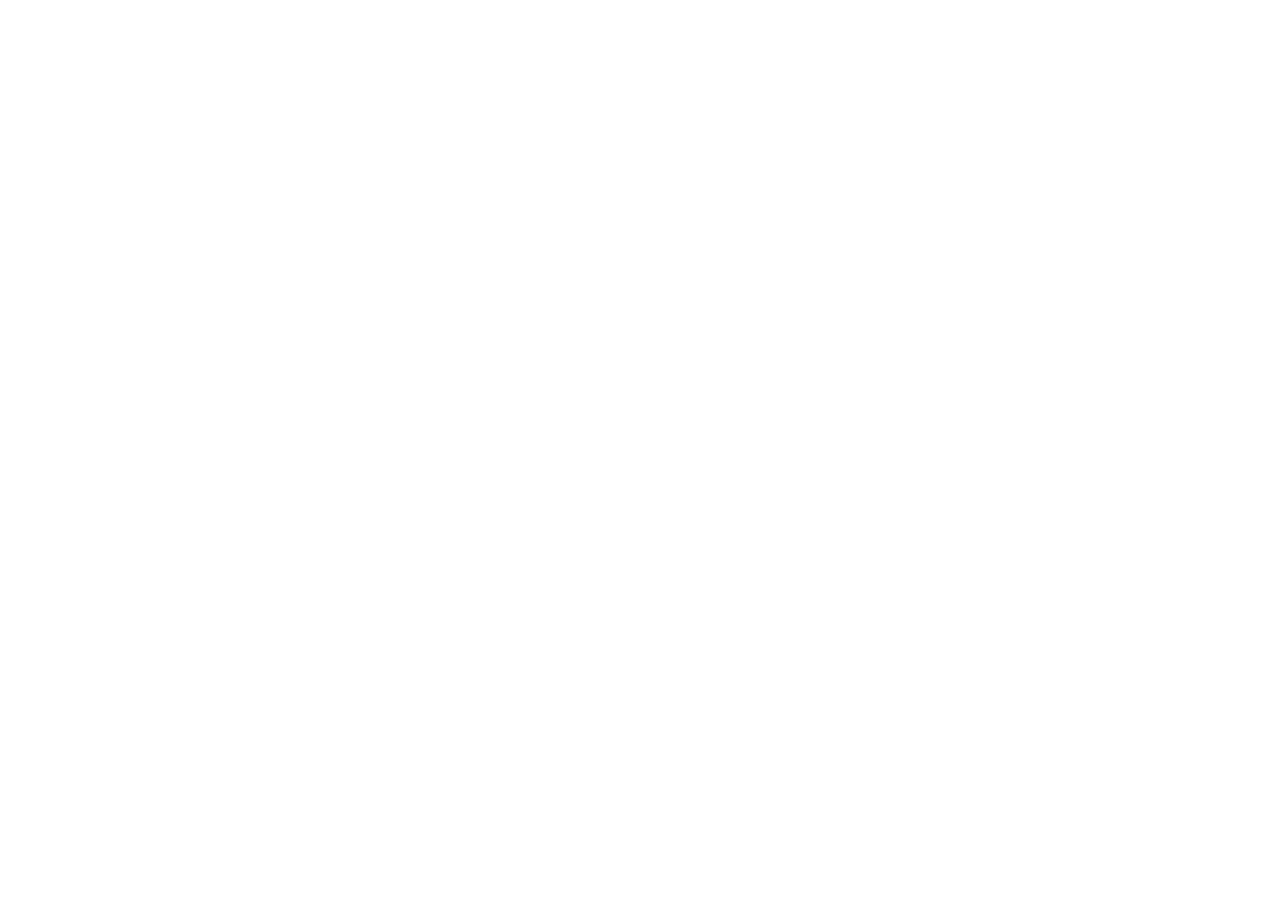
==== commit 4ec3b7a9: "Add files via upload" ====
--- a/index.html
+++ b/index.html
@@ -3,13 +3,22 @@
   <head>
     <meta charset="UTF-8" />
     <meta name="viewport" content="width=device-width, initial-scale=1.0, maximum-scale=1" />
-    <meta name="description" content="DSR — Perícia digital, computação forense e assistência técnica para demandas orientadas à Justiça." />
+    <meta name="description" content="Dielson Rocha — Perito Digital, Perícia Digital e Computação Forense. Dielson Santos Rocha atua com análise técnica de evidências digitais, investigação tecnológica e assistência técnica." />
     <meta name="theme-color" content="#07090c" />
+    <meta name="author" content="Dielson Santos Rocha" />
+    <link rel="canonical" href="https://www.dielsonrocha.com.br/" />
+    <meta property="og:type" content="website" />
+    <meta property="og:locale" content="pt_BR" />
+    <meta property="og:title" content="Dielson Rocha | Perito Digital e Perícia Digital" />
+    <meta property="og:description" content="Perito digital Dielson Santos Rocha: perícia digital, computação forense e análise técnica de evidências digitais." />
+    <meta property="og:url" content="https://www.dielsonrocha.com.br/" />
+    <meta property="og:image" content="https://www.dielsonrocha.com.br/favicon.svg" />
+    <meta name="twitter:card" content="summary" />
     <link rel="icon" type="image/svg+xml" href="/favicon.svg" />
     <link rel="alternate icon" href="/favicon.svg" />
-    <title>DSR | Perícia Digital e Computação Forense</title>
-    <script type="module" crossorigin src="/index.js"></script>
-    <link rel="stylesheet" crossorigin href="/index.css">
+    <title>Dielson Rocha | Dielson Santos Rocha — Perito Digital e Perícia Digital</title>
+    <script type="module" crossorigin src="/assets/index-X3BWiReX.js"></script>
+    <link rel="stylesheet" crossorigin href="/assets/index-oW1q6rz4.css">
     <script src="/__manus__/debug-collector.js" defer></script>
   </head>
   <body>
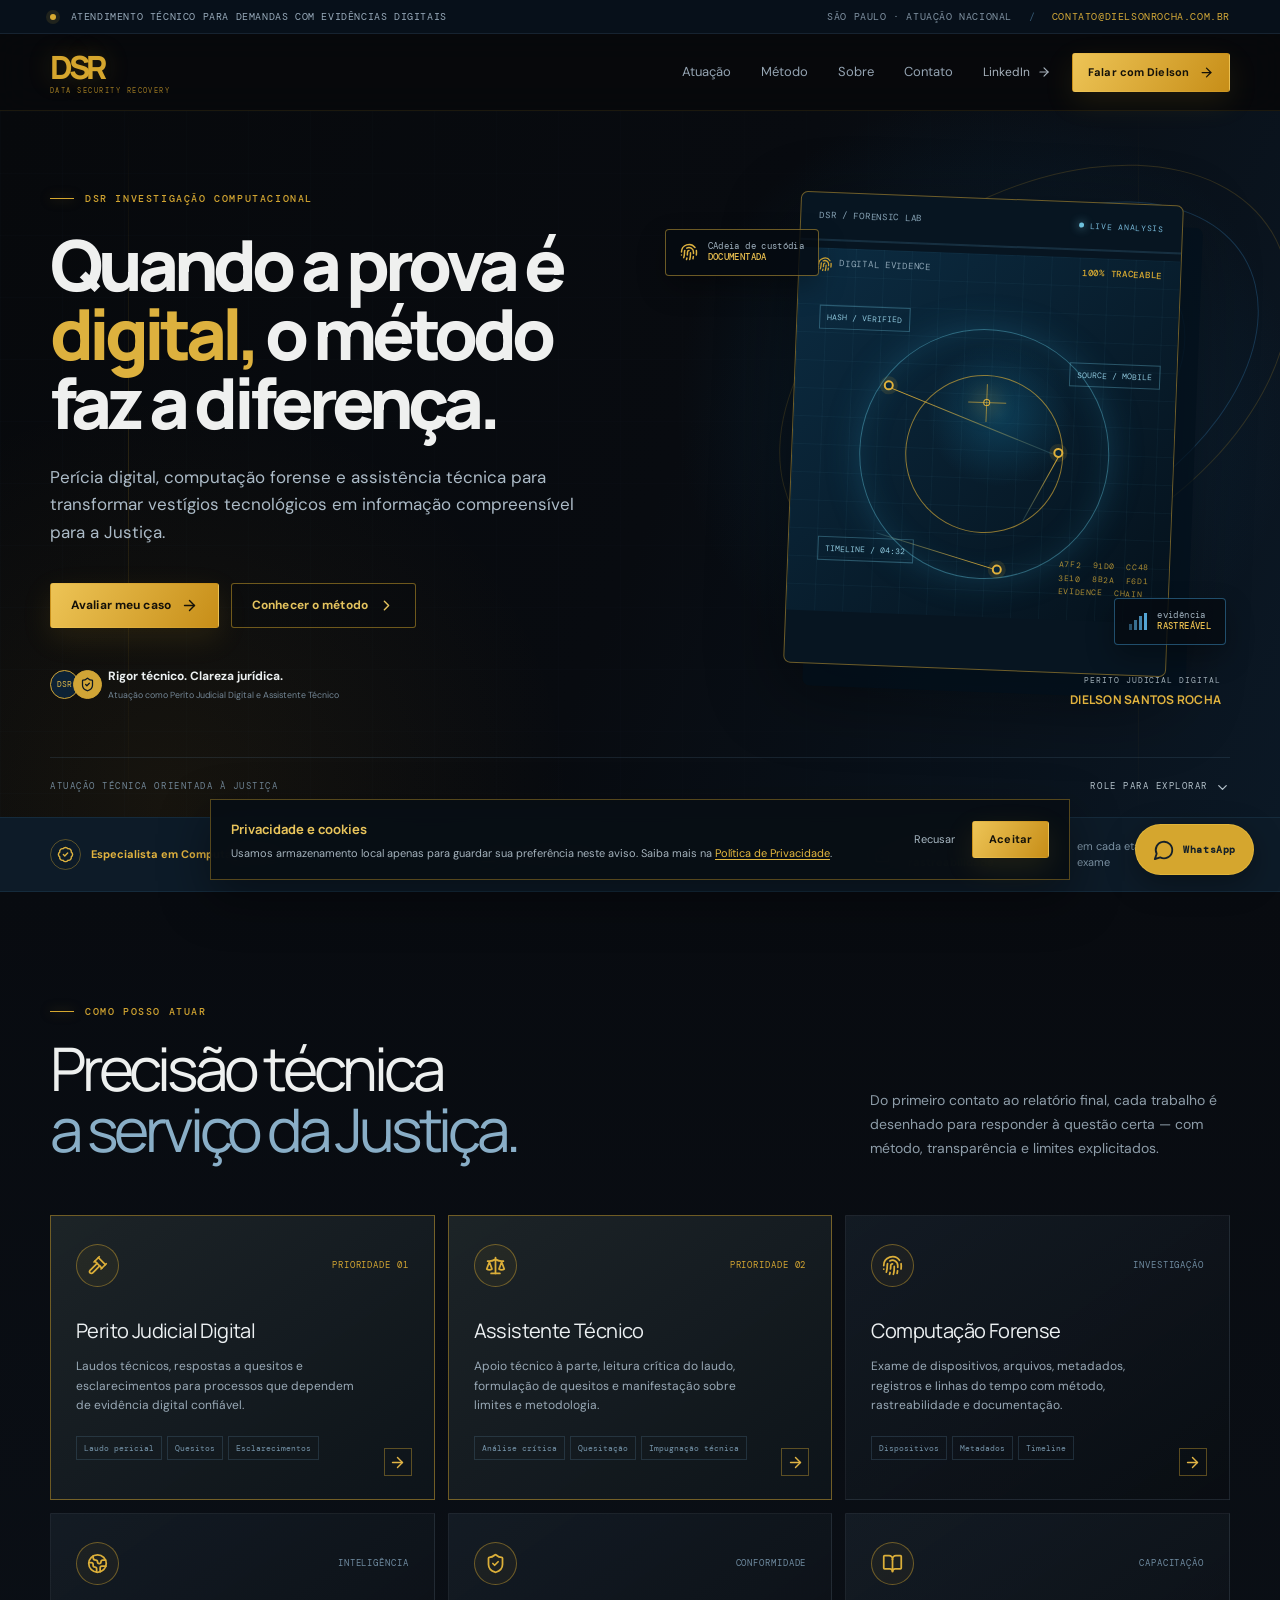
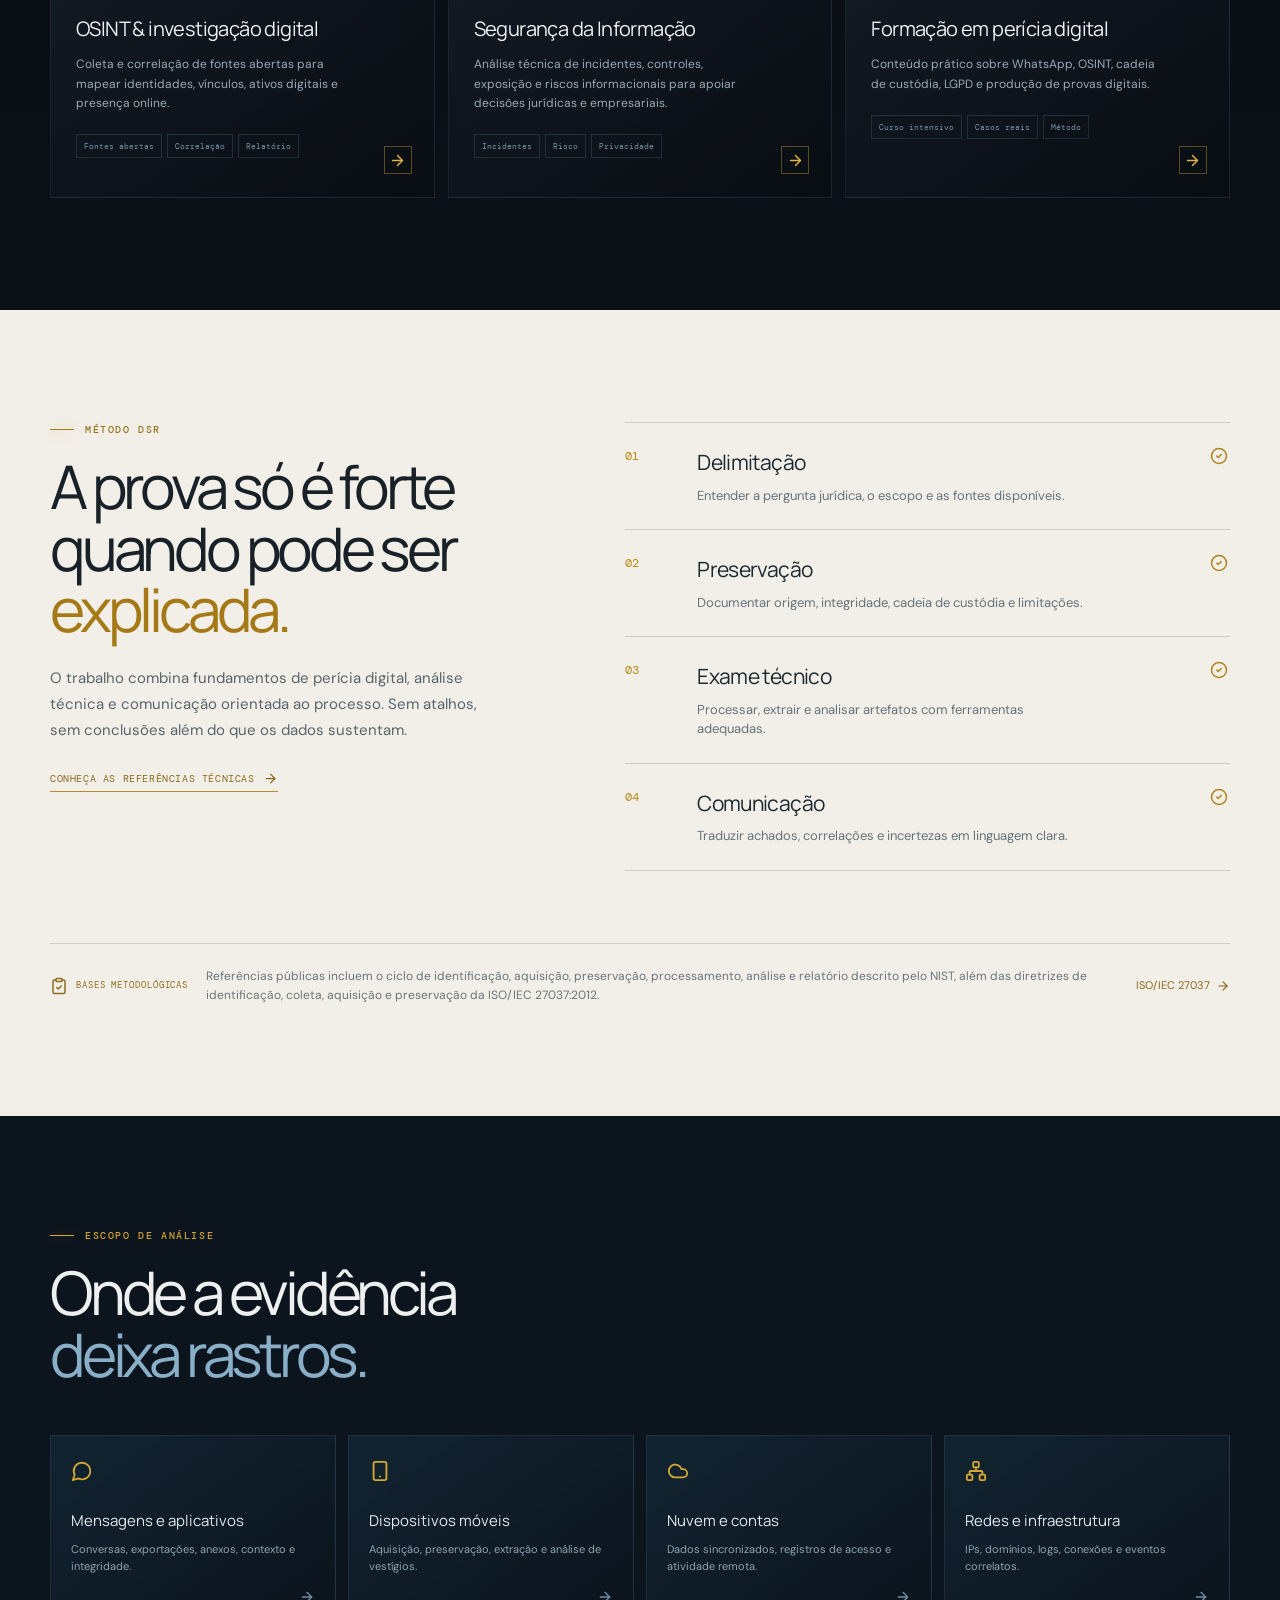
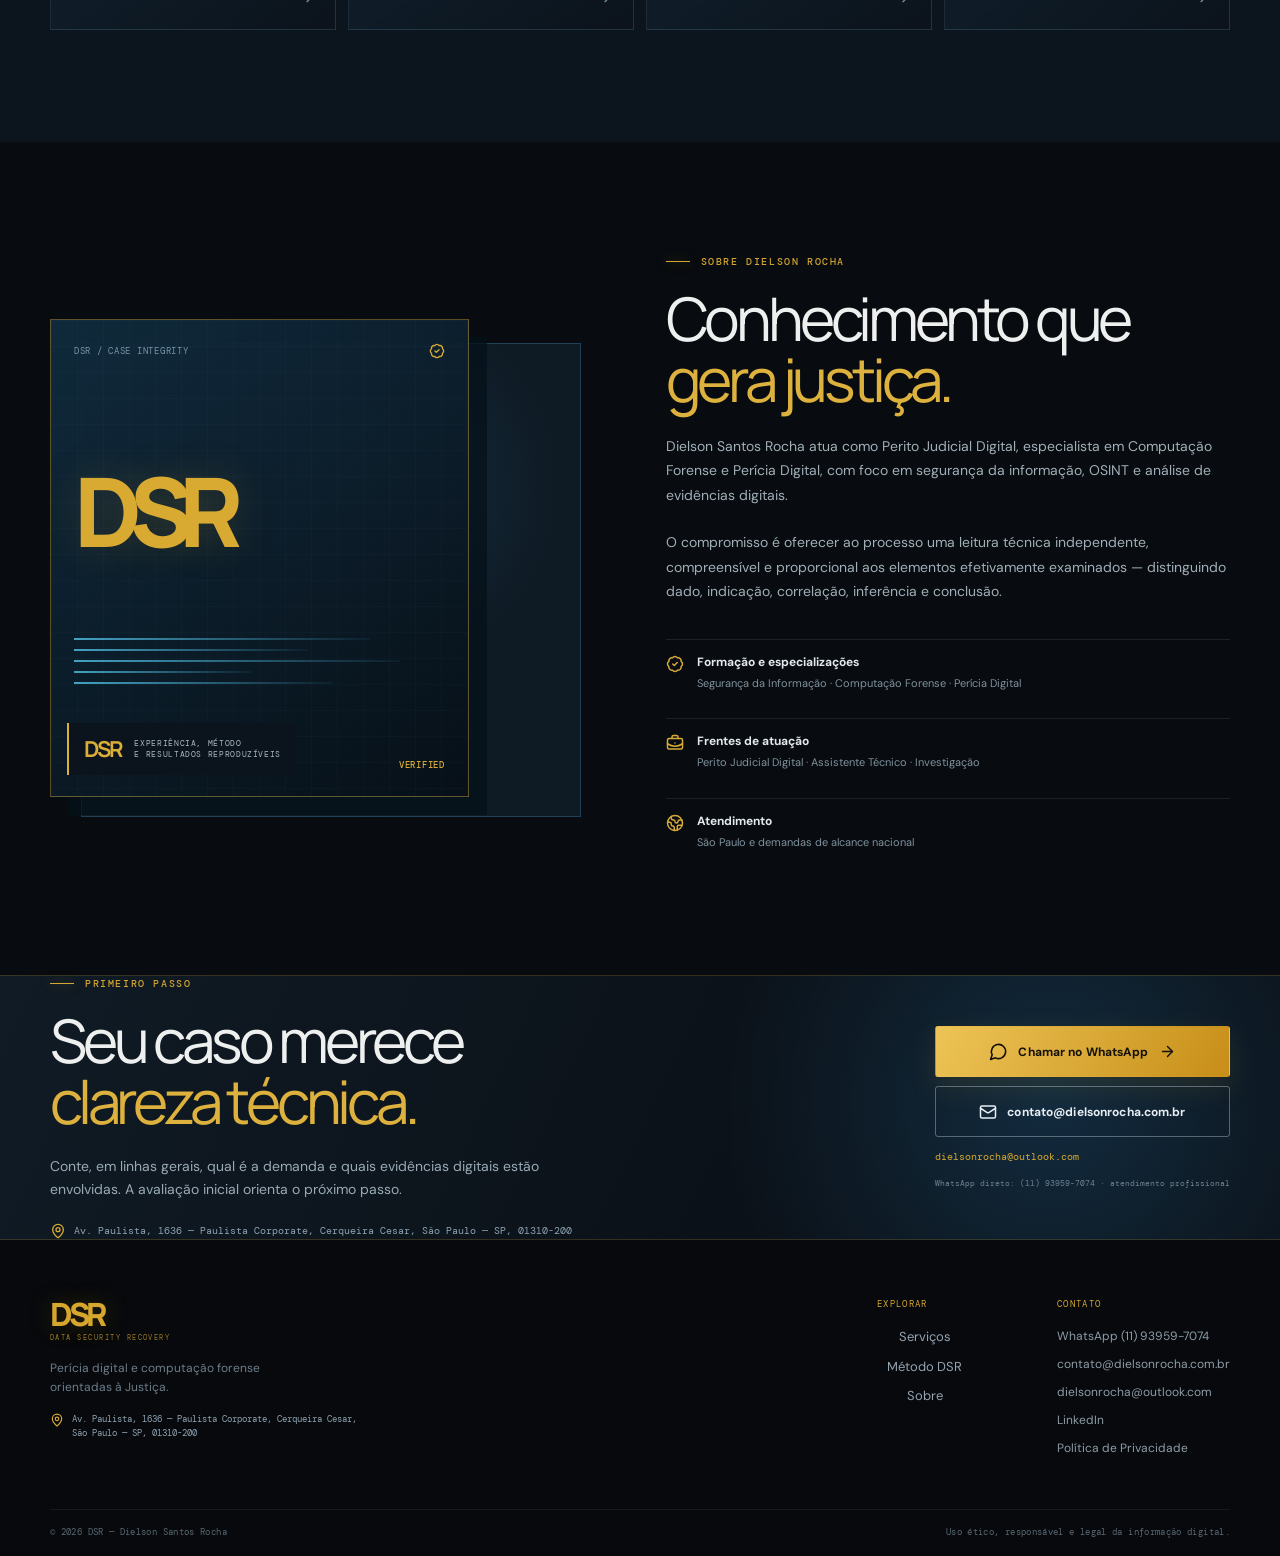
==== commit 37ad2c02: "Add files via upload" ====
--- a/index.html
+++ b/index.html
@@ -17,8 +17,8 @@
     <link rel="icon" type="image/svg+xml" href="/favicon.svg" />
     <link rel="alternate icon" href="/favicon.svg" />
     <title>Dielson Rocha | Dielson Santos Rocha — Perito Digital e Perícia Digital</title>
-    <script type="module" crossorigin src="/assets/index-X3BWiReX.js"></script>
-    <link rel="stylesheet" crossorigin href="/assets/index-oW1q6rz4.css">
+    <script type="module" crossorigin src="/index-X3BWiReX.js"></script>
+    <link rel="stylesheet" crossorigin href="/index-oW1q6rz4.css">
     <script src="/__manus__/debug-collector.js" defer></script>
   </head>
   <body>
--- a/index-oW1q6rz4.css
+++ b/index-oW1q6rz4.css
@@ -0,0 +1 @@
+@import"https://fonts.googleapis.com/css2?family=DM+Mono:wght@400;500&family=DM+Sans:wght@400;500;600;700&family=Manrope:wght@500;600;700;800&display=swap";@layer components;/*! tailwindcss v4.1.14 | MIT License | https://tailwindcss.com */@layer properties{@supports (((-webkit-hyphens:none)) and (not (margin-trim:inline))) or ((-moz-orient:inline) and (not (color:rgb(from red r g b)))){*,:before,:after,::backdrop{--tw-translate-x:0;--tw-translate-y:0;--tw-translate-z:0;--tw-rotate-x:initial;--tw-rotate-y:initial;--tw-rotate-z:initial;--tw-skew-x:initial;--tw-skew-y:initial;--tw-border-style:solid;--tw-gradient-position:initial;--tw-gradient-from:#0000;--tw-gradient-via:#0000;--tw-gradient-to:#0000;--tw-gradient-stops:initial;--tw-gradient-via-stops:initial;--tw-gradient-from-position:0%;--tw-gradient-via-position:50%;--tw-gradient-to-position:100%;--tw-leading:initial;--tw-font-weight:initial;--tw-tracking:initial;--tw-ordinal:initial;--tw-slashed-zero:initial;--tw-numeric-figure:initial;--tw-numeric-spacing:initial;--tw-numeric-fraction:initial;--tw-shadow:0 0 #0000;--tw-shadow-color:initial;--tw-shadow-alpha:100%;--tw-inset-shadow:0 0 #0000;--tw-inset-shadow-color:initial;--tw-inset-shadow-alpha:100%;--tw-ring-color:initial;--tw-ring-shadow:0 0 #0000;--tw-inset-ring-color:initial;--tw-inset-ring-shadow:0 0 #0000;--tw-ring-inset:initial;--tw-ring-offset-width:0px;--tw-ring-offset-color:#fff;--tw-ring-offset-shadow:0 0 #0000;--tw-outline-style:solid;--tw-backdrop-blur:initial;--tw-backdrop-brightness:initial;--tw-backdrop-contrast:initial;--tw-backdrop-grayscale:initial;--tw-backdrop-hue-rotate:initial;--tw-backdrop-invert:initial;--tw-backdrop-opacity:initial;--tw-backdrop-saturate:initial;--tw-backdrop-sepia:initial;--tw-duration:initial;--tw-ease:initial;--tw-content:"";--tw-animation-delay:0s;--tw-animation-direction:normal;--tw-animation-duration:initial;--tw-animation-fill-mode:none;--tw-animation-iteration-count:1;--tw-enter-blur:0;--tw-enter-opacity:1;--tw-enter-rotate:0;--tw-enter-scale:1;--tw-enter-translate-x:0;--tw-enter-translate-y:0;--tw-exit-blur:0;--tw-exit-opacity:1;--tw-exit-rotate:0;--tw-exit-scale:1;--tw-exit-translate-x:0;--tw-exit-translate-y:0}}}@layer theme{:root,:host{--font-sans:ui-sans-serif,system-ui,sans-serif,"Apple Color Emoji","Segoe UI Emoji","Segoe UI Symbol","Noto Color Emoji";--font-mono:ui-monospace,SFMono-Regular,Menlo,Monaco,Consolas,"Liberation Mono","Courier New",monospace;--color-red-100:oklch(93.6% .032 17.717);--color-red-500:oklch(63.7% .237 25.331);--color-blue-600:oklch(54.6% .245 262.881);--color-blue-700:oklch(48.8% .243 264.376);--color-slate-50:oklch(98.4% .003 247.858);--color-slate-100:oklch(96.8% .007 247.896);--color-slate-600:oklch(44.6% .043 257.281);--color-slate-700:oklch(37.2% .044 257.287);--color-slate-900:oklch(20.8% .042 265.755);--color-black:#000;--color-white:#fff;--spacing:.25rem;--container-sm:24rem;--container-lg:32rem;--container-2xl:42rem;--text-xs:.75rem;--text-xs--line-height:calc(1/.75);--text-sm:.875rem;--text-sm--line-height:calc(1.25/.875);--text-base:1rem;--text-base--line-height: 1.5 ;--text-lg:1.125rem;--text-lg--line-height:calc(1.75/1.125);--text-xl:1.25rem;--text-xl--line-height:calc(1.75/1.25);--text-4xl:2.25rem;--text-4xl--line-height:calc(2.5/2.25);--font-weight-normal:400;--font-weight-medium:500;--font-weight-semibold:600;--font-weight-bold:700;--tracking-tight:-.025em;--tracking-widest:.1em;--leading-snug:1.375;--leading-normal:1.5;--leading-relaxed:1.625;--radius-xs:.125rem;--ease-in-out:cubic-bezier(.4,0,.2,1);--animate-spin:spin 1s linear infinite;--animate-pulse:pulse 2s cubic-bezier(.4,0,.6,1)infinite;--blur-sm:8px;--blur-2xl:40px;--aspect-video:16/9;--default-transition-duration:.15s;--default-transition-timing-function:cubic-bezier(.4,0,.2,1);--default-font-family:var(--font-sans);--default-mono-font-family:var(--font-mono);--color-border:var(--border)}}@layer base{*,:after,:before,::backdrop{box-sizing:border-box;border:0 solid;margin:0;padding:0}::file-selector-button{box-sizing:border-box;border:0 solid;margin:0;padding:0}html,:host{-webkit-text-size-adjust:100%;tab-size:4;line-height:1.5;font-family:var(--default-font-family,ui-sans-serif,system-ui,sans-serif,"Apple Color Emoji","Segoe UI Emoji","Segoe UI Symbol","Noto Color Emoji");font-feature-settings:var(--default-font-feature-settings,normal);font-variation-settings:var(--default-font-variation-settings,normal);-webkit-tap-highlight-color:transparent}hr{height:0;color:inherit;border-top-width:1px}abbr:where([title]){-webkit-text-decoration:underline dotted;text-decoration:underline dotted}h1,h2,h3,h4,h5,h6{font-size:inherit;font-weight:inherit}a{color:inherit;-webkit-text-decoration:inherit;text-decoration:inherit}b,strong{font-weight:bolder}code,kbd,samp,pre{font-family:var(--default-mono-font-family,ui-monospace,SFMono-Regular,Menlo,Monaco,Consolas,"Liberation Mono","Courier New",monospace);font-feature-settings:var(--default-mono-font-feature-settings,normal);font-variation-settings:var(--default-mono-font-variation-settings,normal);font-size:1em}small{font-size:80%}sub,sup{vertical-align:baseline;font-size:75%;line-height:0;position:relative}sub{bottom:-.25em}sup{top:-.5em}table{text-indent:0;border-color:inherit;border-collapse:collapse}:-moz-focusring{outline:auto}progress{vertical-align:baseline}summary{display:list-item}ol,ul,menu{list-style:none}img,svg,video,canvas,audio,iframe,embed,object{vertical-align:middle;display:block}img,video{max-width:100%;height:auto}button,input,select,optgroup,textarea{font:inherit;font-feature-settings:inherit;font-variation-settings:inherit;letter-spacing:inherit;color:inherit;opacity:1;background-color:#0000;border-radius:0}::file-selector-button{font:inherit;font-feature-settings:inherit;font-variation-settings:inherit;letter-spacing:inherit;color:inherit;opacity:1;background-color:#0000;border-radius:0}:where(select:is([multiple],[size])) optgroup{font-weight:bolder}:where(select:is([multiple],[size])) optgroup option{padding-inline-start:20px}::file-selector-button{margin-inline-end:4px}::placeholder{opacity:1}@supports (not ((-webkit-appearance:-apple-pay-button))) or (contain-intrinsic-size:1px){::placeholder{color:currentColor}@supports (color:color-mix(in lab,red,red)){::placeholder{color:color-mix(in oklab,currentcolor 50%,transparent)}}}textarea{resize:vertical}::-webkit-search-decoration{-webkit-appearance:none}::-webkit-date-and-time-value{min-height:1lh;text-align:inherit}::-webkit-datetime-edit{display:inline-flex}::-webkit-datetime-edit-fields-wrapper{padding:0}::-webkit-datetime-edit{padding-block:0}::-webkit-datetime-edit-year-field{padding-block:0}::-webkit-datetime-edit-month-field{padding-block:0}::-webkit-datetime-edit-day-field{padding-block:0}::-webkit-datetime-edit-hour-field{padding-block:0}::-webkit-datetime-edit-minute-field{padding-block:0}::-webkit-datetime-edit-second-field{padding-block:0}::-webkit-datetime-edit-millisecond-field{padding-block:0}::-webkit-datetime-edit-meridiem-field{padding-block:0}::-webkit-calendar-picker-indicator{line-height:1}:-moz-ui-invalid{box-shadow:none}button,input:where([type=button],[type=reset],[type=submit]){appearance:button}::file-selector-button{appearance:button}::-webkit-inner-spin-button{height:auto}::-webkit-outer-spin-button{height:auto}[hidden]:where(:not([hidden=until-found])){display:none!important}*{border-color:var(--border);outline-color:var(--ring)}@supports (color:color-mix(in lab,red,red)){*{outline-color:color-mix(in oklab,var(--ring)50%,transparent)}}}@layer utilities{.\@container\/card-header{container:card-header/inline-size}.\@container\/field-group{container:field-group/inline-size}.pointer-events-none{pointer-events:none}.invisible{visibility:hidden}.sr-only{clip-path:inset(50%);white-space:nowrap;border-width:0;width:1px;height:1px;margin:-1px;padding:0;position:absolute;overflow:hidden}.absolute{position:absolute}.fixed{position:fixed}.relative{position:relative}.static{position:static}.inset-0{inset:calc(var(--spacing)*0)}.inset-x-0{inset-inline:calc(var(--spacing)*0)}.inset-y-0{inset-block:calc(var(--spacing)*0)}.-top-12{top:calc(var(--spacing)*-12)}.top-0{top:calc(var(--spacing)*0)}.top-1\.5{top:calc(var(--spacing)*1.5)}.top-1\/2{top:50%}.top-3\.5{top:calc(var(--spacing)*3.5)}.top-4{top:calc(var(--spacing)*4)}.top-\[1px\]{top:1px}.top-\[50\%\]{top:50%}.top-\[60\%\]{top:60%}.top-full{top:100%}.-right-12{right:calc(var(--spacing)*-12)}.right-0{right:calc(var(--spacing)*0)}.right-1{right:calc(var(--spacing)*1)}.right-2{right:calc(var(--spacing)*2)}.right-3{right:calc(var(--spacing)*3)}.right-4{right:calc(var(--spacing)*4)}.-bottom-12{bottom:calc(var(--spacing)*-12)}.bottom-0{bottom:calc(var(--spacing)*0)}.-left-12{left:calc(var(--spacing)*-12)}.left-0{left:calc(var(--spacing)*0)}.left-1\/2{left:50%}.left-2{left:calc(var(--spacing)*2)}.left-\[50\%\]{left:50%}.isolate{isolation:isolate}.z-10{z-index:10}.z-20{z-index:20}.z-50{z-index:50}.z-\[1\]{z-index:1}.order-first{order:-9999}.order-last{order:9999}.col-start-2{grid-column-start:2}.row-span-2{grid-row:span 2/span 2}.row-start-1{grid-row-start:1}.container{width:100%}@media (min-width:40rem){.container{max-width:40rem}}@media (min-width:48rem){.container{max-width:48rem}}@media (min-width:64rem){.container{max-width:64rem}}@media (min-width:80rem){.container{max-width:80rem}}@media (min-width:96rem){.container{max-width:96rem}}.\!m-0{margin:calc(var(--spacing)*0)!important}.-mx-1{margin-inline:calc(var(--spacing)*-1)}.mx-2{margin-inline:calc(var(--spacing)*2)}.mx-3\.5{margin-inline:calc(var(--spacing)*3.5)}.mx-4{margin-inline:calc(var(--spacing)*4)}.mx-auto{margin-inline:auto}.-my-2{margin-block:calc(var(--spacing)*-2)}.my-0{margin-block:calc(var(--spacing)*0)}.my-0\.5{margin-block:calc(var(--spacing)*.5)}.my-1{margin-block:calc(var(--spacing)*1)}.-mt-4{margin-top:calc(var(--spacing)*-4)}.mt-1\.5{margin-top:calc(var(--spacing)*1.5)}.mt-2{margin-top:calc(var(--spacing)*2)}.mt-4{margin-top:calc(var(--spacing)*4)}.mt-auto{margin-top:auto}.mr-2{margin-right:calc(var(--spacing)*2)}.mb-2{margin-bottom:calc(var(--spacing)*2)}.mb-3{margin-bottom:calc(var(--spacing)*3)}.mb-4{margin-bottom:calc(var(--spacing)*4)}.mb-6{margin-bottom:calc(var(--spacing)*6)}.mb-8{margin-bottom:calc(var(--spacing)*8)}.-ml-4{margin-left:calc(var(--spacing)*-4)}.ml-1{margin-left:calc(var(--spacing)*1)}.ml-4{margin-left:calc(var(--spacing)*4)}.ml-auto{margin-left:auto}.line-clamp-1{-webkit-line-clamp:1;-webkit-box-orient:vertical;display:-webkit-box;overflow:hidden}.line-clamp-2{-webkit-line-clamp:2;-webkit-box-orient:vertical;display:-webkit-box;overflow:hidden}.block{display:block}.flex{display:flex}.grid{display:grid}.hidden{display:none}.inline-flex{display:inline-flex}.table{display:table}.table-caption{display:table-caption}.table-cell{display:table-cell}.table-row{display:table-row}.field-sizing-content{field-sizing:content}.aspect-square{aspect-ratio:1}.aspect-video{aspect-ratio:var(--aspect-video)}.size-\(--cell-size\){width:var(--cell-size);height:var(--cell-size)}.size-2{width:calc(var(--spacing)*2);height:calc(var(--spacing)*2)}.size-2\.5{width:calc(var(--spacing)*2.5);height:calc(var(--spacing)*2.5)}.size-3{width:calc(var(--spacing)*3);height:calc(var(--spacing)*3)}.size-3\.5{width:calc(var(--spacing)*3.5);height:calc(var(--spacing)*3.5)}.size-4{width:calc(var(--spacing)*4);height:calc(var(--spacing)*4)}.size-6{width:calc(var(--spacing)*6);height:calc(var(--spacing)*6)}.size-7{width:calc(var(--spacing)*7);height:calc(var(--spacing)*7)}.size-8{width:calc(var(--spacing)*8);height:calc(var(--spacing)*8)}.size-9{width:calc(var(--spacing)*9);height:calc(var(--spacing)*9)}.size-10{width:calc(var(--spacing)*10);height:calc(var(--spacing)*10)}.size-auto{width:auto;height:auto}.size-full{width:100%;height:100%}.h-\(--cell-size\){height:var(--cell-size)}.h-1\.5{height:calc(var(--spacing)*1.5)}.h-2{height:calc(var(--spacing)*2)}.h-2\.5{height:calc(var(--spacing)*2.5)}.h-4{height:calc(var(--spacing)*4)}.h-5{height:calc(var(--spacing)*5)}.h-6{height:calc(var(--spacing)*6)}.h-7{height:calc(var(--spacing)*7)}.h-8{height:calc(var(--spacing)*8)}.h-9{height:calc(var(--spacing)*9)}.h-10{height:calc(var(--spacing)*10)}.h-12{height:calc(var(--spacing)*12)}.h-16{height:calc(var(--spacing)*16)}.h-\[1\.15rem\]{height:1.15rem}.h-\[500px\]{height:500px}.h-\[calc\(100\%-1px\)\]{height:calc(100% - 1px)}.h-\[var\(--radix-navigation-menu-viewport-height\)\]{height:var(--radix-navigation-menu-viewport-height)}.h-\[var\(--radix-select-trigger-height\)\]{height:var(--radix-select-trigger-height)}.h-auto{height:auto}.h-full{height:100%}.h-px{height:1px}.h-svh{height:100svh}.max-h-\(--radix-context-menu-content-available-height\){max-height:var(--radix-context-menu-content-available-height)}.max-h-\(--radix-dropdown-menu-content-available-height\){max-height:var(--radix-dropdown-menu-content-available-height)}.max-h-\(--radix-select-content-available-height\){max-height:var(--radix-select-content-available-height)}.max-h-\[300px\]{max-height:300px}.min-h-0{min-height:calc(var(--spacing)*0)}.min-h-4{min-height:calc(var(--spacing)*4)}.min-h-16{min-height:calc(var(--spacing)*16)}.min-h-screen{min-height:100vh}.min-h-svh{min-height:100svh}.w-\(--cell-size\){width:var(--cell-size)}.w-\(--sidebar-width\){width:var(--sidebar-width)}.w-0{width:calc(var(--spacing)*0)}.w-1{width:calc(var(--spacing)*1)}.w-2{width:calc(var(--spacing)*2)}.w-2\.5{width:calc(var(--spacing)*2.5)}.w-3{width:calc(var(--spacing)*3)}.w-3\/4{width:75%}.w-4{width:calc(var(--spacing)*4)}.w-5{width:calc(var(--spacing)*5)}.w-8{width:calc(var(--spacing)*8)}.w-9{width:calc(var(--spacing)*9)}.w-10{width:calc(var(--spacing)*10)}.w-16{width:calc(var(--spacing)*16)}.w-64{width:calc(var(--spacing)*64)}.w-72{width:calc(var(--spacing)*72)}.w-\[100px\]{width:100px}.w-\[400px\]{width:400px}.w-auto{width:auto}.w-fit{width:fit-content}.w-full{width:100%}.w-max{width:max-content}.w-px{width:1px}.max-w-\(--skeleton-width\){max-width:var(--skeleton-width)}.max-w-2xl{max-width:var(--container-2xl)}.max-w-\[calc\(100\%-2rem\)\]{max-width:calc(100% - 2rem)}.max-w-lg{max-width:var(--container-lg)}.max-w-max{max-width:max-content}.max-w-sm{max-width:var(--container-sm)}.min-w-\(--cell-size\){min-width:var(--cell-size)}.min-w-0{min-width:calc(var(--spacing)*0)}.min-w-5{min-width:calc(var(--spacing)*5)}.min-w-8{min-width:calc(var(--spacing)*8)}.min-w-9{min-width:calc(var(--spacing)*9)}.min-w-10{min-width:calc(var(--spacing)*10)}.min-w-\[8rem\]{min-width:8rem}.min-w-\[12rem\]{min-width:12rem}.min-w-\[var\(--radix-select-trigger-width\)\]{min-width:var(--radix-select-trigger-width)}.flex-1{flex:1}.flex-shrink-0,.shrink-0{flex-shrink:0}.grow{flex-grow:1}.grow-0{flex-grow:0}.basis-full{flex-basis:100%}.caption-bottom{caption-side:bottom}.border-collapse{border-collapse:collapse}.origin-\(--radix-context-menu-content-transform-origin\){transform-origin:var(--radix-context-menu-content-transform-origin)}.origin-\(--radix-dropdown-menu-content-transform-origin\){transform-origin:var(--radix-dropdown-menu-content-transform-origin)}.origin-\(--radix-hover-card-content-transform-origin\){transform-origin:var(--radix-hover-card-content-transform-origin)}.origin-\(--radix-menubar-content-transform-origin\){transform-origin:var(--radix-menubar-content-transform-origin)}.origin-\(--radix-popover-content-transform-origin\){transform-origin:var(--radix-popover-content-transform-origin)}.origin-\(--radix-select-content-transform-origin\){transform-origin:var(--radix-select-content-transform-origin)}.origin-\(--radix-tooltip-content-transform-origin\){transform-origin:var(--radix-tooltip-content-transform-origin)}.-translate-x-1\/2{--tw-translate-x: -50% ;translate:var(--tw-translate-x)var(--tw-translate-y)}.-translate-x-px{--tw-translate-x:-1px;translate:var(--tw-translate-x)var(--tw-translate-y)}.translate-x-\[-50\%\]{--tw-translate-x:-50%;translate:var(--tw-translate-x)var(--tw-translate-y)}.translate-x-px{--tw-translate-x:1px;translate:var(--tw-translate-x)var(--tw-translate-y)}.-translate-y-1\/2{--tw-translate-y: -50% ;translate:var(--tw-translate-x)var(--tw-translate-y)}.translate-y-0\.5{--tw-translate-y:calc(var(--spacing)*.5);translate:var(--tw-translate-x)var(--tw-translate-y)}.translate-y-\[-50\%\]{--tw-translate-y:-50%;translate:var(--tw-translate-x)var(--tw-translate-y)}.translate-y-\[calc\(-50\%_-_2px\)\]{--tw-translate-y: calc(-50% - 2px) ;translate:var(--tw-translate-x)var(--tw-translate-y)}.rotate-45{rotate:45deg}.rotate-90{rotate:90deg}.transform{transform:var(--tw-rotate-x,)var(--tw-rotate-y,)var(--tw-rotate-z,)var(--tw-skew-x,)var(--tw-skew-y,)}.animate-caret-blink{animation:1.25s ease-out infinite caret-blink}.animate-in{animation:enter var(--tw-animation-duration,var(--tw-duration,.15s))var(--tw-ease,ease)var(--tw-animation-delay,0s)var(--tw-animation-iteration-count,1)var(--tw-animation-direction,normal)var(--tw-animation-fill-mode,none)}.animate-pulse{animation:var(--animate-pulse)}.animate-spin{animation:var(--animate-spin)}.cursor-default{cursor:default}.cursor-pointer{cursor:pointer}.cursor-text{cursor:text}.touch-none{touch-action:none}.resize-none{resize:none}.scroll-my-1{scroll-margin-block:calc(var(--spacing)*1)}.scroll-py-1{scroll-padding-block:calc(var(--spacing)*1)}.list-disc{list-style-type:disc}.list-none{list-style-type:none}.auto-rows-min{grid-auto-rows:min-content}.grid-cols-\[0_1fr\]{grid-template-columns:0 1fr}.grid-rows-\[auto_auto\]{grid-template-rows:auto auto}.flex-col{flex-direction:column}.flex-col-reverse{flex-direction:column-reverse}.flex-row{flex-direction:row}.flex-wrap{flex-wrap:wrap}.items-center{align-items:center}.items-end{align-items:flex-end}.items-start{align-items:flex-start}.items-stretch{align-items:stretch}.justify-between{justify-content:space-between}.justify-center{justify-content:center}.justify-start{justify-content:flex-start}.justify-items-start{justify-items:start}.gap-0{gap:calc(var(--spacing)*0)}.gap-0\.5{gap:calc(var(--spacing)*.5)}.gap-1{gap:calc(var(--spacing)*1)}.gap-1\.5{gap:calc(var(--spacing)*1.5)}.gap-2{gap:calc(var(--spacing)*2)}.gap-2\.5{gap:calc(var(--spacing)*2.5)}.gap-3{gap:calc(var(--spacing)*3)}.gap-4{gap:calc(var(--spacing)*4)}.gap-6{gap:calc(var(--spacing)*6)}.gap-7{gap:calc(var(--spacing)*7)}.gap-y-0\.5{row-gap:calc(var(--spacing)*.5)}.self-start{align-self:flex-start}.self-stretch{align-self:stretch}.justify-self-end{justify-self:flex-end}.truncate{text-overflow:ellipsis;white-space:nowrap;overflow:hidden}.overflow-auto{overflow:auto}.overflow-hidden{overflow:hidden}.overflow-x-auto{overflow-x:auto}.overflow-x-hidden{overflow-x:hidden}.overflow-y-auto{overflow-y:auto}.rounded{border-radius:.25rem}.rounded-\[2px\]{border-radius:2px}.rounded-\[4px\]{border-radius:4px}.rounded-\[10px\]{border-radius:10px}.rounded-\[20px\]{border-radius:20px}.rounded-\[calc\(var\(--radius\)-5px\)\]{border-radius:calc(var(--radius) - 5px)}.rounded-\[inherit\]{border-radius:inherit}.rounded-full{border-radius:3.40282e38px}.rounded-lg{border-radius:var(--radius)}.rounded-md{border-radius:calc(var(--radius) - 2px)}.rounded-none{border-radius:0}.rounded-sm{border-radius:calc(var(--radius) - 4px)}.rounded-xl{border-radius:calc(var(--radius) + 4px)}.rounded-xs{border-radius:var(--radius-xs)}.rounded-l-md{border-top-left-radius:calc(var(--radius) - 2px);border-bottom-left-radius:calc(var(--radius) - 2px)}.rounded-tl-sm{border-top-left-radius:calc(var(--radius) - 4px)}.rounded-r-md{border-top-right-radius:calc(var(--radius) - 2px);border-bottom-right-radius:calc(var(--radius) - 2px)}.border{border-style:var(--tw-border-style);border-width:1px}.border-0{border-style:var(--tw-border-style);border-width:0}.border-\[1\.5px\]{border-style:var(--tw-border-style);border-width:1.5px}.border-y{border-block-style:var(--tw-border-style);border-block-width:1px}.border-t{border-top-style:var(--tw-border-style);border-top-width:1px}.border-r{border-right-style:var(--tw-border-style);border-right-width:1px}.border-b{border-bottom-style:var(--tw-border-style);border-bottom-width:1px}.border-l{border-left-style:var(--tw-border-style);border-left-width:1px}.border-dashed{--tw-border-style:dashed;border-style:dashed}.border-\(--color-border\){border-color:var(--color-border)}.border-\[rgba\(0\,0\,0\,0\.08\)\]{border-color:#00000014}.border-border,.border-border\/50{border-color:var(--border)}@supports (color:color-mix(in lab,red,red)){.border-border\/50{border-color:color-mix(in oklab,var(--border)50%,transparent)}}.border-input{border-color:var(--input)}.border-primary{border-color:var(--primary)}.border-transparent{border-color:#0000}.border-t-transparent{border-top-color:#0000}.border-l-transparent{border-left-color:#0000}.bg-\(--color-bg\){background-color:var(--color-bg)}.bg-\[\#1a1a19\]{background-color:#1a1a19}.bg-\[\#f8f8f7\]{background-color:#f8f8f7}.bg-accent{background-color:var(--accent)}.bg-background{background-color:var(--background)}.bg-black\/50{background-color:#00000080}@supports (color:color-mix(in lab,red,red)){.bg-black\/50{background-color:color-mix(in oklab,var(--color-black)50%,transparent)}}.bg-blue-600{background-color:var(--color-blue-600)}.bg-border{background-color:var(--border)}.bg-card{background-color:var(--card)}.bg-destructive{background-color:var(--destructive)}.bg-foreground{background-color:var(--foreground)}.bg-input{background-color:var(--input)}.bg-muted,.bg-muted\/50{background-color:var(--muted)}@supports (color:color-mix(in lab,red,red)){.bg-muted\/50{background-color:color-mix(in oklab,var(--muted)50%,transparent)}}.bg-popover{background-color:var(--popover)}.bg-primary,.bg-primary\/20{background-color:var(--primary)}@supports (color:color-mix(in lab,red,red)){.bg-primary\/20{background-color:color-mix(in oklab,var(--primary)20%,transparent)}}.bg-red-100{background-color:var(--color-red-100)}.bg-secondary{background-color:var(--secondary)}.bg-transparent{background-color:#0000}.bg-white{background-color:var(--color-white)}.bg-white\/80{background-color:#fffc}@supports (color:color-mix(in lab,red,red)){.bg-white\/80{background-color:color-mix(in oklab,var(--color-white)80%,transparent)}}.bg-gradient-to-br{--tw-gradient-position:to bottom right in oklab;background-image:linear-gradient(var(--tw-gradient-stops))}.from-slate-50{--tw-gradient-from:var(--color-slate-50);--tw-gradient-stops:var(--tw-gradient-via-stops,var(--tw-gradient-position),var(--tw-gradient-from)var(--tw-gradient-from-position),var(--tw-gradient-to)var(--tw-gradient-to-position))}.to-slate-100{--tw-gradient-to:var(--color-slate-100);--tw-gradient-stops:var(--tw-gradient-via-stops,var(--tw-gradient-position),var(--tw-gradient-from)var(--tw-gradient-from-position),var(--tw-gradient-to)var(--tw-gradient-to-position))}.fill-current{fill:currentColor}.fill-foreground{fill:var(--foreground)}.fill-primary{fill:var(--primary)}.p-0{padding:calc(var(--spacing)*0)}.p-1{padding:calc(var(--spacing)*1)}.p-2{padding:calc(var(--spacing)*2)}.p-3{padding:calc(var(--spacing)*3)}.p-4{padding:calc(var(--spacing)*4)}.p-5{padding:calc(var(--spacing)*5)}.p-6{padding:calc(var(--spacing)*6)}.p-8{padding:calc(var(--spacing)*8)}.p-\[3px\]{padding:3px}.p-px{padding:1px}.px-\(--cell-size\){padding-inline:var(--cell-size)}.px-1{padding-inline:calc(var(--spacing)*1)}.px-1\.5{padding-inline:calc(var(--spacing)*1.5)}.px-2{padding-inline:calc(var(--spacing)*2)}.px-2\.5{padding-inline:calc(var(--spacing)*2.5)}.px-3{padding-inline:calc(var(--spacing)*3)}.px-4{padding-inline:calc(var(--spacing)*4)}.px-5{padding-inline:calc(var(--spacing)*5)}.px-6{padding-inline:calc(var(--spacing)*6)}.py-0\.5{padding-block:calc(var(--spacing)*.5)}.py-1{padding-block:calc(var(--spacing)*1)}.py-1\.5{padding-block:calc(var(--spacing)*1.5)}.py-2{padding-block:calc(var(--spacing)*2)}.py-2\.5{padding-block:calc(var(--spacing)*2.5)}.py-3{padding-block:calc(var(--spacing)*3)}.py-4{padding-block:calc(var(--spacing)*4)}.py-5{padding-block:calc(var(--spacing)*5)}.py-6{padding-block:calc(var(--spacing)*6)}.pt-0{padding-top:calc(var(--spacing)*0)}.pt-3{padding-top:calc(var(--spacing)*3)}.pt-4{padding-top:calc(var(--spacing)*4)}.pt-8{padding-top:calc(var(--spacing)*8)}.pt-12{padding-top:calc(var(--spacing)*12)}.pr-1{padding-right:calc(var(--spacing)*1)}.pr-2{padding-right:calc(var(--spacing)*2)}.pr-2\.5{padding-right:calc(var(--spacing)*2.5)}.pr-3{padding-right:calc(var(--spacing)*3)}.pr-8{padding-right:calc(var(--spacing)*8)}.pb-3{padding-bottom:calc(var(--spacing)*3)}.pb-4{padding-bottom:calc(var(--spacing)*4)}.pb-8{padding-bottom:calc(var(--spacing)*8)}.pl-2{padding-left:calc(var(--spacing)*2)}.pl-3{padding-left:calc(var(--spacing)*3)}.pl-4{padding-left:calc(var(--spacing)*4)}.pl-8{padding-left:calc(var(--spacing)*8)}.text-center{text-align:center}.text-left{text-align:left}.align-middle{vertical-align:middle}.font-mono{font-family:var(--font-mono)}.font-sans{font-family:var(--font-sans)}.text-4xl{font-size:var(--text-4xl);line-height:var(--tw-leading,var(--text-4xl--line-height))}.text-base{font-size:var(--text-base);line-height:var(--tw-leading,var(--text-base--line-height))}.text-lg{font-size:var(--text-lg);line-height:var(--tw-leading,var(--text-lg--line-height))}.text-sm{font-size:var(--text-sm);line-height:var(--tw-leading,var(--text-sm--line-height))}.text-sm\/relaxed{font-size:var(--text-sm);line-height:var(--leading-relaxed)}.text-xl{font-size:var(--text-xl);line-height:var(--tw-leading,var(--text-xl--line-height))}.text-xs{font-size:var(--text-xs);line-height:var(--tw-leading,var(--text-xs--line-height))}.text-\[0\.8rem\]{font-size:.8rem}.leading-5{--tw-leading:calc(var(--spacing)*5);line-height:calc(var(--spacing)*5)}.leading-\[26px\]{--tw-leading:26px;line-height:26px}.leading-none{--tw-leading:1;line-height:1}.leading-normal{--tw-leading:var(--leading-normal);line-height:var(--leading-normal)}.leading-relaxed{--tw-leading:var(--leading-relaxed);line-height:var(--leading-relaxed)}.leading-snug{--tw-leading:var(--leading-snug);line-height:var(--leading-snug)}.font-bold{--tw-font-weight:var(--font-weight-bold);font-weight:var(--font-weight-bold)}.font-medium{--tw-font-weight:var(--font-weight-medium);font-weight:var(--font-weight-medium)}.font-normal{--tw-font-weight:var(--font-weight-normal);font-weight:var(--font-weight-normal)}.font-semibold{--tw-font-weight:var(--font-weight-semibold);font-weight:var(--font-weight-semibold)}.tracking-\[-0\.44px\]{--tw-tracking:-.44px;letter-spacing:-.44px}.tracking-\[-0\.154px\]{--tw-tracking:-.154px;letter-spacing:-.154px}.tracking-tight{--tw-tracking:var(--tracking-tight);letter-spacing:var(--tracking-tight)}.tracking-widest{--tw-tracking:var(--tracking-widest);letter-spacing:var(--tracking-widest)}.text-balance{text-wrap:balance}.break-words{overflow-wrap:break-word}.whitespace-break-spaces{white-space:break-spaces}.whitespace-nowrap{white-space:nowrap}.text-\[\#34322d\]{color:#34322d}.text-\[\#858481\]{color:#858481}.text-accent-foreground{color:var(--accent-foreground)}.text-background{color:var(--background)}.text-card-foreground{color:var(--card-foreground)}.text-current{color:currentColor}.text-destructive{color:var(--destructive)}.text-foreground{color:var(--foreground)}.text-muted-foreground{color:var(--muted-foreground)}.text-popover-foreground{color:var(--popover-foreground)}.text-primary{color:var(--primary)}.text-primary-foreground{color:var(--primary-foreground)}.text-red-500{color:var(--color-red-500)}.text-secondary-foreground{color:var(--secondary-foreground)}.text-slate-600{color:var(--color-slate-600)}.text-slate-700{color:var(--color-slate-700)}.text-slate-900{color:var(--color-slate-900)}.text-white{color:var(--color-white)}.tabular-nums{--tw-numeric-spacing:tabular-nums;font-variant-numeric:var(--tw-ordinal,)var(--tw-slashed-zero,)var(--tw-numeric-figure,)var(--tw-numeric-spacing,)var(--tw-numeric-fraction,)}.underline-offset-4{text-underline-offset:4px}.opacity-0{opacity:0}.opacity-50{opacity:.5}.opacity-70{opacity:.7}.shadow{--tw-shadow:0 1px 3px 0 var(--tw-shadow-color,#0000001a),0 1px 2px -1px var(--tw-shadow-color,#0000001a);box-shadow:var(--tw-inset-shadow),var(--tw-inset-ring-shadow),var(--tw-ring-offset-shadow),var(--tw-ring-shadow),var(--tw-shadow)}.shadow-\[0_0_0_1px_hsl\(var\(--sidebar-border\)\)\]{--tw-shadow:0 0 0 1px var(--tw-shadow-color,hsl(var(--sidebar-border)));box-shadow:var(--tw-inset-shadow),var(--tw-inset-ring-shadow),var(--tw-ring-offset-shadow),var(--tw-ring-shadow),var(--tw-shadow)}.shadow-\[0px_4px_11px_0px_rgba\(0\,0\,0\,0\.08\)\]{--tw-shadow:0px 4px 11px 0px var(--tw-shadow-color,#00000014);box-shadow:var(--tw-inset-shadow),var(--tw-inset-ring-shadow),var(--tw-ring-offset-shadow),var(--tw-ring-shadow),var(--tw-shadow)}.shadow-lg{--tw-shadow:0 10px 15px -3px var(--tw-shadow-color,#0000001a),0 4px 6px -4px var(--tw-shadow-color,#0000001a);box-shadow:var(--tw-inset-shadow),var(--tw-inset-ring-shadow),var(--tw-ring-offset-shadow),var(--tw-ring-shadow),var(--tw-shadow)}.shadow-md{--tw-shadow:0 4px 6px -1px var(--tw-shadow-color,#0000001a),0 2px 4px -2px var(--tw-shadow-color,#0000001a);box-shadow:var(--tw-inset-shadow),var(--tw-inset-ring-shadow),var(--tw-ring-offset-shadow),var(--tw-ring-shadow),var(--tw-shadow)}.shadow-none{--tw-shadow:0 0 #0000;box-shadow:var(--tw-inset-shadow),var(--tw-inset-ring-shadow),var(--tw-ring-offset-shadow),var(--tw-ring-shadow),var(--tw-shadow)}.shadow-sm{--tw-shadow:0 1px 3px 0 var(--tw-shadow-color,#0000001a),0 1px 2px -1px var(--tw-shadow-color,#0000001a);box-shadow:var(--tw-inset-shadow),var(--tw-inset-ring-shadow),var(--tw-ring-offset-shadow),var(--tw-ring-shadow),var(--tw-shadow)}.shadow-xl{--tw-shadow:0 20px 25px -5px var(--tw-shadow-color,#0000001a),0 8px 10px -6px var(--tw-shadow-color,#0000001a);box-shadow:var(--tw-inset-shadow),var(--tw-inset-ring-shadow),var(--tw-ring-offset-shadow),var(--tw-ring-shadow),var(--tw-shadow)}.shadow-xs{--tw-shadow:0 1px 2px 0 var(--tw-shadow-color,#0000000d);box-shadow:var(--tw-inset-shadow),var(--tw-inset-ring-shadow),var(--tw-ring-offset-shadow),var(--tw-ring-shadow),var(--tw-shadow)}.ring-0{--tw-ring-shadow:var(--tw-ring-inset,)0 0 0 calc(0px + var(--tw-ring-offset-width))var(--tw-ring-color,currentcolor);box-shadow:var(--tw-inset-shadow),var(--tw-inset-ring-shadow),var(--tw-ring-offset-shadow),var(--tw-ring-shadow),var(--tw-shadow)}.ring-ring\/50{--tw-ring-color:var(--ring)}@supports (color:color-mix(in lab,red,red)){.ring-ring\/50{--tw-ring-color:color-mix(in oklab,var(--ring)50%,transparent)}}.ring-offset-background{--tw-ring-offset-color:var(--background)}.outline-hidden{--tw-outline-style:none;outline-style:none}@media (forced-colors:active){.outline-hidden{outline-offset:2px;outline:2px solid #0000}}.outline{outline-style:var(--tw-outline-style);outline-width:1px}.backdrop-blur-2xl{--tw-backdrop-blur:blur(var(--blur-2xl));-webkit-backdrop-filter:var(--tw-backdrop-blur,)var(--tw-backdrop-brightness,)var(--tw-backdrop-contrast,)var(--tw-backdrop-grayscale,)var(--tw-backdrop-hue-rotate,)var(--tw-backdrop-invert,)var(--tw-backdrop-opacity,)var(--tw-backdrop-saturate,)var(--tw-backdrop-sepia,);backdrop-filter:var(--tw-backdrop-blur,)var(--tw-backdrop-brightness,)var(--tw-backdrop-contrast,)var(--tw-backdrop-grayscale,)var(--tw-backdrop-hue-rotate,)var(--tw-backdrop-invert,)var(--tw-backdrop-opacity,)var(--tw-backdrop-saturate,)var(--tw-backdrop-sepia,)}.backdrop-blur-sm{--tw-backdrop-blur:blur(var(--blur-sm));-webkit-backdrop-filter:var(--tw-backdrop-blur,)var(--tw-backdrop-brightness,)var(--tw-backdrop-contrast,)var(--tw-backdrop-grayscale,)var(--tw-backdrop-hue-rotate,)var(--tw-backdrop-invert,)var(--tw-backdrop-opacity,)var(--tw-backdrop-saturate,)var(--tw-backdrop-sepia,);backdrop-filter:var(--tw-backdrop-blur,)var(--tw-backdrop-brightness,)var(--tw-backdrop-contrast,)var(--tw-backdrop-grayscale,)var(--tw-backdrop-hue-rotate,)var(--tw-backdrop-invert,)var(--tw-backdrop-opacity,)var(--tw-backdrop-saturate,)var(--tw-backdrop-sepia,)}.transition{transition-property:color,background-color,border-color,outline-color,text-decoration-color,fill,stroke,--tw-gradient-from,--tw-gradient-via,--tw-gradient-to,opacity,box-shadow,transform,translate,scale,rotate,filter,-webkit-backdrop-filter,backdrop-filter,display,content-visibility,overlay,pointer-events;transition-timing-function:var(--tw-ease,var(--default-transition-timing-function));transition-duration:var(--tw-duration,var(--default-transition-duration))}.transition-\[color\,box-shadow\]{transition-property:color,box-shadow;transition-timing-function:var(--tw-ease,var(--default-transition-timing-function));transition-duration:var(--tw-duration,var(--default-transition-duration))}.transition-\[left\,right\,width\]{transition-property:left,right,width;transition-timing-function:var(--tw-ease,var(--default-transition-timing-function));transition-duration:var(--tw-duration,var(--default-transition-duration))}.transition-\[margin\,opacity\]{transition-property:margin,opacity;transition-timing-function:var(--tw-ease,var(--default-transition-timing-function));transition-duration:var(--tw-duration,var(--default-transition-duration))}.transition-\[width\,height\,padding\]{transition-property:width,height,padding;transition-timing-function:var(--tw-ease,var(--default-transition-timing-function));transition-duration:var(--tw-duration,var(--default-transition-duration))}.transition-\[width\]{transition-property:width;transition-timing-function:var(--tw-ease,var(--default-transition-timing-function));transition-duration:var(--tw-duration,var(--default-transition-duration))}.transition-all{transition-property:all;transition-timing-function:var(--tw-ease,var(--default-transition-timing-function));transition-duration:var(--tw-duration,var(--default-transition-duration))}.transition-colors{transition-property:color,background-color,border-color,outline-color,text-decoration-color,fill,stroke,--tw-gradient-from,--tw-gradient-via,--tw-gradient-to;transition-timing-function:var(--tw-ease,var(--default-transition-timing-function));transition-duration:var(--tw-duration,var(--default-transition-duration))}.transition-opacity{transition-property:opacity;transition-timing-function:var(--tw-ease,var(--default-transition-timing-function));transition-duration:var(--tw-duration,var(--default-transition-duration))}.transition-shadow{transition-property:box-shadow;transition-timing-function:var(--tw-ease,var(--default-transition-timing-function));transition-duration:var(--tw-duration,var(--default-transition-duration))}.transition-transform{transition-property:transform,translate,scale,rotate;transition-timing-function:var(--tw-ease,var(--default-transition-timing-function));transition-duration:var(--tw-duration,var(--default-transition-duration))}.transition-none{transition-property:none}.duration-100{--tw-duration:.1s;transition-duration:.1s}.duration-200{--tw-duration:.2s;transition-duration:.2s}.duration-300{--tw-duration:.3s;transition-duration:.3s}.duration-1000{--tw-duration:1s;transition-duration:1s}.ease-in-out{--tw-ease:var(--ease-in-out);transition-timing-function:var(--ease-in-out)}.ease-linear{--tw-ease:linear;transition-timing-function:linear}.fade-in-0{--tw-enter-opacity:0}.outline-none{--tw-outline-style:none;outline-style:none}.select-none{-webkit-user-select:none;user-select:none}.zoom-in-95{--tw-enter-scale:.95}.\[--cell-size\:--spacing\(8\)\]{--cell-size:calc(var(--spacing)*8)}.group-focus-within\/menu-item\:opacity-100:is(:where(.group\/menu-item):focus-within *){opacity:1}@media (hover:hover){.group-hover\/menu-item\:opacity-100:is(:where(.group\/menu-item):hover *){opacity:1}}.group-has-data-\[sidebar\=menu-action\]\/menu-item\:pr-8:is(:where(.group\/menu-item):has([data-sidebar=menu-action]) *){padding-right:calc(var(--spacing)*8)}.group-has-\[\[data-orientation\=horizontal\]\]\/field\:text-balance:is(:where(.group\/field):has([data-orientation=horizontal]) *){text-wrap:balance}.group-has-\[\[data-slot\=item-description\]\]\/item\:translate-y-0\.5:is(:where(.group\/item):has([data-slot=item-description]) *){--tw-translate-y:calc(var(--spacing)*.5);translate:var(--tw-translate-x)var(--tw-translate-y)}.group-has-\[\[data-slot\=item-description\]\]\/item\:self-start:is(:where(.group\/item):has([data-slot=item-description]) *){align-self:flex-start}.group-has-\[\>input\]\/input-group\:pt-2\.5:is(:where(.group\/input-group):has(>input) *){padding-top:calc(var(--spacing)*2.5)}.group-has-\[\>input\]\/input-group\:pb-2\.5:is(:where(.group\/input-group):has(>input) *){padding-bottom:calc(var(--spacing)*2.5)}.group-data-\[collapsible\=icon\]\:-mt-8:is(:where(.group)[data-collapsible=icon] *){margin-top:calc(var(--spacing)*-8)}.group-data-\[collapsible\=icon\]\:hidden:is(:where(.group)[data-collapsible=icon] *){display:none}.group-data-\[collapsible\=icon\]\:size-8\!:is(:where(.group)[data-collapsible=icon] *){width:calc(var(--spacing)*8)!important;height:calc(var(--spacing)*8)!important}.group-data-\[collapsible\=icon\]\:w-\(--sidebar-width-icon\):is(:where(.group)[data-collapsible=icon] *){width:var(--sidebar-width-icon)}.group-data-\[collapsible\=icon\]\:w-\[calc\(var\(--sidebar-width-icon\)\+\(--spacing\(4\)\)\)\]:is(:where(.group)[data-collapsible=icon] *){width:calc(var(--sidebar-width-icon) + (calc(var(--spacing)*4)))}.group-data-\[collapsible\=icon\]\:w-\[calc\(var\(--sidebar-width-icon\)\+\(--spacing\(4\)\)\+2px\)\]:is(:where(.group)[data-collapsible=icon] *){width:calc(var(--sidebar-width-icon) + (calc(var(--spacing)*4)) + 2px)}.group-data-\[collapsible\=icon\]\:overflow-hidden:is(:where(.group)[data-collapsible=icon] *){overflow:hidden}.group-data-\[collapsible\=icon\]\:p-0\!:is(:where(.group)[data-collapsible=icon] *){padding:calc(var(--spacing)*0)!important}.group-data-\[collapsible\=icon\]\:p-2\!:is(:where(.group)[data-collapsible=icon] *){padding:calc(var(--spacing)*2)!important}.group-data-\[collapsible\=icon\]\:opacity-0:is(:where(.group)[data-collapsible=icon] *){opacity:0}.group-data-\[collapsible\=offcanvas\]\:right-\[calc\(var\(--sidebar-width\)\*-1\)\]:is(:where(.group)[data-collapsible=offcanvas] *){right:calc(var(--sidebar-width)*-1)}.group-data-\[collapsible\=offcanvas\]\:left-\[calc\(var\(--sidebar-width\)\*-1\)\]:is(:where(.group)[data-collapsible=offcanvas] *){left:calc(var(--sidebar-width)*-1)}.group-data-\[collapsible\=offcanvas\]\:w-0:is(:where(.group)[data-collapsible=offcanvas] *){width:calc(var(--spacing)*0)}.group-data-\[collapsible\=offcanvas\]\:translate-x-0:is(:where(.group)[data-collapsible=offcanvas] *){--tw-translate-x:calc(var(--spacing)*0);translate:var(--tw-translate-x)var(--tw-translate-y)}.group-data-\[disabled\=true\]\:pointer-events-none:is(:where(.group)[data-disabled=true] *){pointer-events:none}.group-data-\[disabled\=true\]\:opacity-50:is(:where(.group)[data-disabled=true] *),.group-data-\[disabled\=true\]\/field\:opacity-50:is(:where(.group\/field)[data-disabled=true] *),.group-data-\[disabled\=true\]\/input-group\:opacity-50:is(:where(.group\/input-group)[data-disabled=true] *){opacity:.5}.group-data-\[focused\=true\]\/day\:relative:is(:where(.group\/day)[data-focused=true] *){position:relative}.group-data-\[focused\=true\]\/day\:z-10:is(:where(.group\/day)[data-focused=true] *){z-index:10}.group-data-\[focused\=true\]\/day\:border-ring:is(:where(.group\/day)[data-focused=true] *){border-color:var(--ring)}.group-data-\[focused\=true\]\/day\:ring-\[3px\]:is(:where(.group\/day)[data-focused=true] *){--tw-ring-shadow:var(--tw-ring-inset,)0 0 0 calc(3px + var(--tw-ring-offset-width))var(--tw-ring-color,currentcolor);box-shadow:var(--tw-inset-shadow),var(--tw-inset-ring-shadow),var(--tw-ring-offset-shadow),var(--tw-ring-shadow),var(--tw-shadow)}.group-data-\[focused\=true\]\/day\:ring-ring\/50:is(:where(.group\/day)[data-focused=true] *){--tw-ring-color:var(--ring)}@supports (color:color-mix(in lab,red,red)){.group-data-\[focused\=true\]\/day\:ring-ring\/50:is(:where(.group\/day)[data-focused=true] *){--tw-ring-color:color-mix(in oklab,var(--ring)50%,transparent)}}.group-data-\[side\=left\]\:-right-4:is(:where(.group)[data-side=left] *){right:calc(var(--spacing)*-4)}.group-data-\[side\=left\]\:border-r:is(:where(.group)[data-side=left] *){border-right-style:var(--tw-border-style);border-right-width:1px}.group-data-\[side\=right\]\:left-0:is(:where(.group)[data-side=right] *){left:calc(var(--spacing)*0)}.group-data-\[side\=right\]\:rotate-180:is(:where(.group)[data-side=right] *){rotate:180deg}.group-data-\[side\=right\]\:border-l:is(:where(.group)[data-side=right] *){border-left-style:var(--tw-border-style);border-left-width:1px}.group-data-\[state\=open\]\:rotate-180:is(:where(.group)[data-state=open] *){rotate:180deg}.group-data-\[variant\=floating\]\:rounded-lg:is(:where(.group)[data-variant=floating] *){border-radius:var(--radius)}.group-data-\[variant\=floating\]\:border:is(:where(.group)[data-variant=floating] *){border-style:var(--tw-border-style);border-width:1px}.group-data-\[variant\=floating\]\:shadow-sm:is(:where(.group)[data-variant=floating] *){--tw-shadow:0 1px 3px 0 var(--tw-shadow-color,#0000001a),0 1px 2px -1px var(--tw-shadow-color,#0000001a);box-shadow:var(--tw-inset-shadow),var(--tw-inset-ring-shadow),var(--tw-ring-offset-shadow),var(--tw-ring-shadow),var(--tw-shadow)}.group-data-\[variant\=outline\]\/field-group\:-mb-2:is(:where(.group\/field-group)[data-variant=outline] *){margin-bottom:calc(var(--spacing)*-2)}.group-data-\[vaul-drawer-direction\=bottom\]\/drawer-content\:block:is(:where(.group\/drawer-content)[data-vaul-drawer-direction=bottom] *){display:block}.group-data-\[vaul-drawer-direction\=bottom\]\/drawer-content\:text-center:is(:where(.group\/drawer-content)[data-vaul-drawer-direction=bottom] *),.group-data-\[vaul-drawer-direction\=top\]\/drawer-content\:text-center:is(:where(.group\/drawer-content)[data-vaul-drawer-direction=top] *){text-align:center}.group-data-\[viewport\=false\]\/navigation-menu\:top-full:is(:where(.group\/navigation-menu)[data-viewport=false] *){top:100%}.group-data-\[viewport\=false\]\/navigation-menu\:mt-1\.5:is(:where(.group\/navigation-menu)[data-viewport=false] *){margin-top:calc(var(--spacing)*1.5)}.group-data-\[viewport\=false\]\/navigation-menu\:overflow-hidden:is(:where(.group\/navigation-menu)[data-viewport=false] *){overflow:hidden}.group-data-\[viewport\=false\]\/navigation-menu\:rounded-md:is(:where(.group\/navigation-menu)[data-viewport=false] *){border-radius:calc(var(--radius) - 2px)}.group-data-\[viewport\=false\]\/navigation-menu\:border:is(:where(.group\/navigation-menu)[data-viewport=false] *){border-style:var(--tw-border-style);border-width:1px}.group-data-\[viewport\=false\]\/navigation-menu\:bg-popover:is(:where(.group\/navigation-menu)[data-viewport=false] *){background-color:var(--popover)}.group-data-\[viewport\=false\]\/navigation-menu\:text-popover-foreground:is(:where(.group\/navigation-menu)[data-viewport=false] *){color:var(--popover-foreground)}.group-data-\[viewport\=false\]\/navigation-menu\:shadow:is(:where(.group\/navigation-menu)[data-viewport=false] *){--tw-shadow:0 1px 3px 0 var(--tw-shadow-color,#0000001a),0 1px 2px -1px var(--tw-shadow-color,#0000001a);box-shadow:var(--tw-inset-shadow),var(--tw-inset-ring-shadow),var(--tw-ring-offset-shadow),var(--tw-ring-shadow),var(--tw-shadow)}.group-data-\[viewport\=false\]\/navigation-menu\:duration-200:is(:where(.group\/navigation-menu)[data-viewport=false] *){--tw-duration:.2s;transition-duration:.2s}.peer-disabled\:cursor-not-allowed:is(:where(.peer):disabled~*){cursor:not-allowed}.peer-disabled\:opacity-50:is(:where(.peer):disabled~*){opacity:.5}.peer-data-\[size\=default\]\/menu-button\:top-1\.5:is(:where(.peer\/menu-button)[data-size=default]~*){top:calc(var(--spacing)*1.5)}.peer-data-\[size\=lg\]\/menu-button\:top-2\.5:is(:where(.peer\/menu-button)[data-size=lg]~*){top:calc(var(--spacing)*2.5)}.peer-data-\[size\=sm\]\/menu-button\:top-1:is(:where(.peer\/menu-button)[data-size=sm]~*){top:calc(var(--spacing)*1)}.selection\:bg-primary ::selection{background-color:var(--primary)}.selection\:bg-primary::selection{background-color:var(--primary)}.selection\:text-primary-foreground ::selection{color:var(--primary-foreground)}.selection\:text-primary-foreground::selection{color:var(--primary-foreground)}.file\:inline-flex::file-selector-button{display:inline-flex}.file\:h-7::file-selector-button{height:calc(var(--spacing)*7)}.file\:border-0::file-selector-button{border-style:var(--tw-border-style);border-width:0}.file\:bg-transparent::file-selector-button{background-color:#0000}.file\:text-sm::file-selector-button{font-size:var(--text-sm);line-height:var(--tw-leading,var(--text-sm--line-height))}.file\:font-medium::file-selector-button{--tw-font-weight:var(--font-weight-medium);font-weight:var(--font-weight-medium)}.file\:text-foreground::file-selector-button{color:var(--foreground)}.placeholder\:text-muted-foreground::placeholder{color:var(--muted-foreground)}.after\:absolute:after{content:var(--tw-content);position:absolute}.after\:-inset-2:after{content:var(--tw-content);inset:calc(var(--spacing)*-2)}.after\:inset-y-0:after{content:var(--tw-content);inset-block:calc(var(--spacing)*0)}.after\:left-1\/2:after{content:var(--tw-content);left:50%}.after\:w-1:after{content:var(--tw-content);width:calc(var(--spacing)*1)}.after\:w-\[2px\]:after{content:var(--tw-content);width:2px}.after\:-translate-x-1\/2:after{content:var(--tw-content);--tw-translate-x: -50% ;translate:var(--tw-translate-x)var(--tw-translate-y)}.group-data-\[collapsible\=offcanvas\]\:after\:left-full:is(:where(.group)[data-collapsible=offcanvas] *):after{content:var(--tw-content);left:100%}.first\:rounded-l-md:first-child{border-top-left-radius:calc(var(--radius) - 2px);border-bottom-left-radius:calc(var(--radius) - 2px)}.first\:border-l:first-child{border-left-style:var(--tw-border-style);border-left-width:1px}.last\:mt-0:last-child{margin-top:calc(var(--spacing)*0)}.last\:rounded-r-md:last-child{border-top-right-radius:calc(var(--radius) - 2px);border-bottom-right-radius:calc(var(--radius) - 2px)}.last\:border-b-0:last-child{border-bottom-style:var(--tw-border-style);border-bottom-width:0}@media (hover:hover){.hover\:bg-\[\#1a1a19\]\/90:hover{background-color:#1a1a19e6}.hover\:bg-accent:hover{background-color:var(--accent)}.hover\:bg-blue-700:hover{background-color:var(--color-blue-700)}.hover\:bg-destructive\/90:hover{background-color:var(--destructive)}@supports (color:color-mix(in lab,red,red)){.hover\:bg-destructive\/90:hover{background-color:color-mix(in oklab,var(--destructive)90%,transparent)}}.hover\:bg-muted:hover,.hover\:bg-muted\/50:hover{background-color:var(--muted)}@supports (color:color-mix(in lab,red,red)){.hover\:bg-muted\/50:hover{background-color:color-mix(in oklab,var(--muted)50%,transparent)}}.hover\:bg-primary\/90:hover{background-color:var(--primary)}@supports (color:color-mix(in lab,red,red)){.hover\:bg-primary\/90:hover{background-color:color-mix(in oklab,var(--primary)90%,transparent)}}.hover\:bg-secondary\/80:hover{background-color:var(--secondary)}@supports (color:color-mix(in lab,red,red)){.hover\:bg-secondary\/80:hover{background-color:color-mix(in oklab,var(--secondary)80%,transparent)}}.hover\:text-accent-foreground:hover{color:var(--accent-foreground)}.hover\:text-foreground:hover{color:var(--foreground)}.hover\:text-muted-foreground:hover{color:var(--muted-foreground)}.hover\:underline:hover{text-decoration-line:underline}.hover\:opacity-90:hover{opacity:.9}.hover\:opacity-100:hover{opacity:1}.hover\:shadow-\[0_0_0_1px_hsl\(var\(--sidebar-accent\)\)\]:hover{--tw-shadow:0 0 0 1px var(--tw-shadow-color,hsl(var(--sidebar-accent)));box-shadow:var(--tw-inset-shadow),var(--tw-inset-ring-shadow),var(--tw-ring-offset-shadow),var(--tw-ring-shadow),var(--tw-shadow)}.hover\:shadow-lg:hover{--tw-shadow:0 10px 15px -3px var(--tw-shadow-color,#0000001a),0 4px 6px -4px var(--tw-shadow-color,#0000001a);box-shadow:var(--tw-inset-shadow),var(--tw-inset-ring-shadow),var(--tw-ring-offset-shadow),var(--tw-ring-shadow),var(--tw-shadow)}.hover\:ring-4:hover{--tw-ring-shadow:var(--tw-ring-inset,)0 0 0 calc(4px + var(--tw-ring-offset-width))var(--tw-ring-color,currentcolor);box-shadow:var(--tw-inset-shadow),var(--tw-inset-ring-shadow),var(--tw-ring-offset-shadow),var(--tw-ring-shadow),var(--tw-shadow)}}.focus\:z-10:focus{z-index:10}.focus\:bg-accent:focus{background-color:var(--accent)}.focus\:text-accent-foreground:focus{color:var(--accent-foreground)}.focus\:ring-2:focus{--tw-ring-shadow:var(--tw-ring-inset,)0 0 0 calc(2px + var(--tw-ring-offset-width))var(--tw-ring-color,currentcolor);box-shadow:var(--tw-inset-shadow),var(--tw-inset-ring-shadow),var(--tw-ring-offset-shadow),var(--tw-ring-shadow),var(--tw-shadow)}.focus\:ring-ring:focus{--tw-ring-color:var(--ring)}.focus\:ring-offset-2:focus{--tw-ring-offset-width:2px;--tw-ring-offset-shadow:var(--tw-ring-inset,)0 0 0 var(--tw-ring-offset-width)var(--tw-ring-offset-color)}.focus\:outline-hidden:focus{--tw-outline-style:none;outline-style:none}@media (forced-colors:active){.focus\:outline-hidden:focus{outline-offset:2px;outline:2px solid #0000}}.focus-visible\:z-10:focus-visible{z-index:10}.focus-visible\:border-ring:focus-visible{border-color:var(--ring)}.focus-visible\:ring-0:focus-visible{--tw-ring-shadow:var(--tw-ring-inset,)0 0 0 calc(0px + var(--tw-ring-offset-width))var(--tw-ring-color,currentcolor);box-shadow:var(--tw-inset-shadow),var(--tw-inset-ring-shadow),var(--tw-ring-offset-shadow),var(--tw-ring-shadow),var(--tw-shadow)}.focus-visible\:ring-1:focus-visible{--tw-ring-shadow:var(--tw-ring-inset,)0 0 0 calc(1px + var(--tw-ring-offset-width))var(--tw-ring-color,currentcolor);box-shadow:var(--tw-inset-shadow),var(--tw-inset-ring-shadow),var(--tw-ring-offset-shadow),var(--tw-ring-shadow),var(--tw-shadow)}.focus-visible\:ring-2:focus-visible{--tw-ring-shadow:var(--tw-ring-inset,)0 0 0 calc(2px + var(--tw-ring-offset-width))var(--tw-ring-color,currentcolor);box-shadow:var(--tw-inset-shadow),var(--tw-inset-ring-shadow),var(--tw-ring-offset-shadow),var(--tw-ring-shadow),var(--tw-shadow)}.focus-visible\:ring-4:focus-visible{--tw-ring-shadow:var(--tw-ring-inset,)0 0 0 calc(4px + var(--tw-ring-offset-width))var(--tw-ring-color,currentcolor);box-shadow:var(--tw-inset-shadow),var(--tw-inset-ring-shadow),var(--tw-ring-offset-shadow),var(--tw-ring-shadow),var(--tw-shadow)}.focus-visible\:ring-\[3px\]:focus-visible{--tw-ring-shadow:var(--tw-ring-inset,)0 0 0 calc(3px + var(--tw-ring-offset-width))var(--tw-ring-color,currentcolor);box-shadow:var(--tw-inset-shadow),var(--tw-inset-ring-shadow),var(--tw-ring-offset-shadow),var(--tw-ring-shadow),var(--tw-shadow)}.focus-visible\:ring-destructive\/20:focus-visible{--tw-ring-color:var(--destructive)}@supports (color:color-mix(in lab,red,red)){.focus-visible\:ring-destructive\/20:focus-visible{--tw-ring-color:color-mix(in oklab,var(--destructive)20%,transparent)}}.focus-visible\:ring-ring:focus-visible,.focus-visible\:ring-ring\/50:focus-visible{--tw-ring-color:var(--ring)}@supports (color:color-mix(in lab,red,red)){.focus-visible\:ring-ring\/50:focus-visible{--tw-ring-color:color-mix(in oklab,var(--ring)50%,transparent)}}.focus-visible\:ring-offset-1:focus-visible{--tw-ring-offset-width:1px;--tw-ring-offset-shadow:var(--tw-ring-inset,)0 0 0 var(--tw-ring-offset-width)var(--tw-ring-offset-color)}.focus-visible\:outline-hidden:focus-visible{--tw-outline-style:none;outline-style:none}@media (forced-colors:active){.focus-visible\:outline-hidden:focus-visible{outline-offset:2px;outline:2px solid #0000}}.focus-visible\:outline-1:focus-visible{outline-style:var(--tw-outline-style);outline-width:1px}.focus-visible\:outline-ring:focus-visible{outline-color:var(--ring)}.disabled\:pointer-events-none:disabled{pointer-events:none}.disabled\:cursor-not-allowed:disabled{cursor:not-allowed}.disabled\:opacity-50:disabled{opacity:.5}:where([data-side=left]) .in-data-\[side\=left\]\:cursor-w-resize{cursor:w-resize}:where([data-side=right]) .in-data-\[side\=right\]\:cursor-e-resize{cursor:e-resize}.has-focus\:border-ring:has(:focus){border-color:var(--ring)}.has-focus\:ring-\[3px\]:has(:focus){--tw-ring-shadow:var(--tw-ring-inset,)0 0 0 calc(3px + var(--tw-ring-offset-width))var(--tw-ring-color,currentcolor);box-shadow:var(--tw-inset-shadow),var(--tw-inset-ring-shadow),var(--tw-ring-offset-shadow),var(--tw-ring-shadow),var(--tw-shadow)}.has-focus\:ring-ring\/50:has(:focus){--tw-ring-color:var(--ring)}@supports (color:color-mix(in lab,red,red)){.has-focus\:ring-ring\/50:has(:focus){--tw-ring-color:color-mix(in oklab,var(--ring)50%,transparent)}}.has-disabled\:opacity-50:has(:disabled){opacity:.5}.has-data-\[slot\=card-action\]\:grid-cols-\[1fr_auto\]:has([data-slot=card-action]){grid-template-columns:1fr auto}.has-data-\[state\=checked\]\:border-primary:has([data-state=checked]){border-color:var(--primary)}.has-data-\[state\=checked\]\:bg-primary\/5:has([data-state=checked]){background-color:var(--primary)}@supports (color:color-mix(in lab,red,red)){.has-data-\[state\=checked\]\:bg-primary\/5:has([data-state=checked]){background-color:color-mix(in oklab,var(--primary)5%,transparent)}}.has-\[\[data-slot\=input-group-control\]\:focus-visible\]\:border-ring:has([data-slot=input-group-control]:focus-visible){border-color:var(--ring)}.has-\[\[data-slot\=input-group-control\]\:focus-visible\]\:ring-\[3px\]:has([data-slot=input-group-control]:focus-visible){--tw-ring-shadow:var(--tw-ring-inset,)0 0 0 calc(3px + var(--tw-ring-offset-width))var(--tw-ring-color,currentcolor);box-shadow:var(--tw-inset-shadow),var(--tw-inset-ring-shadow),var(--tw-ring-offset-shadow),var(--tw-ring-shadow),var(--tw-shadow)}.has-\[\[data-slot\=input-group-control\]\:focus-visible\]\:ring-ring\/50:has([data-slot=input-group-control]:focus-visible){--tw-ring-color:var(--ring)}@supports (color:color-mix(in lab,red,red)){.has-\[\[data-slot\=input-group-control\]\:focus-visible\]\:ring-ring\/50:has([data-slot=input-group-control]:focus-visible){--tw-ring-color:color-mix(in oklab,var(--ring)50%,transparent)}}.has-\[\[data-slot\]\[aria-invalid\=true\]\]\:border-destructive:has([data-slot][aria-invalid=true]){border-color:var(--destructive)}.has-\[\[data-slot\]\[aria-invalid\=true\]\]\:ring-destructive\/20:has([data-slot][aria-invalid=true]){--tw-ring-color:var(--destructive)}@supports (color:color-mix(in lab,red,red)){.has-\[\[data-slot\]\[aria-invalid\=true\]\]\:ring-destructive\/20:has([data-slot][aria-invalid=true]){--tw-ring-color:color-mix(in oklab,var(--destructive)20%,transparent)}}.has-\[\>\[data-align\=block-end\]\]\:h-auto:has(>[data-align=block-end]){height:auto}.has-\[\>\[data-align\=block-end\]\]\:flex-col:has(>[data-align=block-end]){flex-direction:column}.has-\[\>\[data-align\=block-start\]\]\:h-auto:has(>[data-align=block-start]){height:auto}.has-\[\>\[data-align\=block-start\]\]\:flex-col:has(>[data-align=block-start]){flex-direction:column}.has-\[\>\[data-slot\=button-group\]\]\:gap-2:has(>[data-slot=button-group]){gap:calc(var(--spacing)*2)}.has-\[\>\[data-slot\=checkbox-group\]\]\:gap-3:has(>[data-slot=checkbox-group]){gap:calc(var(--spacing)*3)}.has-\[\>\[data-slot\=field-content\]\]\:items-start:has(>[data-slot=field-content]){align-items:flex-start}.has-\[\>\[data-slot\=field\]\]\:w-full:has(>[data-slot=field]){width:100%}.has-\[\>\[data-slot\=field\]\]\:flex-col:has(>[data-slot=field]){flex-direction:column}.has-\[\>\[data-slot\=field\]\]\:rounded-md:has(>[data-slot=field]){border-radius:calc(var(--radius) - 2px)}.has-\[\>\[data-slot\=field\]\]\:border:has(>[data-slot=field]){border-style:var(--tw-border-style);border-width:1px}.has-\[\>\[data-slot\=radio-group\]\]\:gap-3:has(>[data-slot=radio-group]){gap:calc(var(--spacing)*3)}.has-\[\>button\]\:mr-\[-0\.45rem\]:has(>button){margin-right:-.45rem}.has-\[\>button\]\:ml-\[-0\.45rem\]:has(>button){margin-left:-.45rem}.has-\[\>kbd\]\:mr-\[-0\.35rem\]:has(>kbd){margin-right:-.35rem}.has-\[\>kbd\]\:ml-\[-0\.35rem\]:has(>kbd){margin-left:-.35rem}.has-\[\>svg\]\:grid-cols-\[calc\(var\(--spacing\)\*4\)_1fr\]:has(>svg){grid-template-columns:calc(var(--spacing)*4)1fr}.has-\[\>svg\]\:gap-x-3:has(>svg){column-gap:calc(var(--spacing)*3)}.has-\[\>svg\]\:p-0:has(>svg){padding:calc(var(--spacing)*0)}.has-\[\>svg\]\:px-2:has(>svg){padding-inline:calc(var(--spacing)*2)}.has-\[\>svg\]\:px-2\.5:has(>svg){padding-inline:calc(var(--spacing)*2.5)}.has-\[\>svg\]\:px-3:has(>svg){padding-inline:calc(var(--spacing)*3)}.has-\[\>svg\]\:px-4:has(>svg){padding-inline:calc(var(--spacing)*4)}.has-\[\>textarea\]\:h-auto:has(>textarea){height:auto}.aria-disabled\:pointer-events-none[aria-disabled=true]{pointer-events:none}.aria-disabled\:opacity-50[aria-disabled=true]{opacity:.5}.aria-invalid\:border-destructive[aria-invalid=true]{border-color:var(--destructive)}.aria-invalid\:ring-destructive\/20[aria-invalid=true]{--tw-ring-color:var(--destructive)}@supports (color:color-mix(in lab,red,red)){.aria-invalid\:ring-destructive\/20[aria-invalid=true]{--tw-ring-color:color-mix(in oklab,var(--destructive)20%,transparent)}}.aria-selected\:text-muted-foreground[aria-selected=true]{color:var(--muted-foreground)}.data-\[active\=true\]\:z-10[data-active=true]{z-index:10}.data-\[active\=true\]\:border-ring[data-active=true]{border-color:var(--ring)}.data-\[active\=true\]\:bg-accent\/50[data-active=true]{background-color:var(--accent)}@supports (color:color-mix(in lab,red,red)){.data-\[active\=true\]\:bg-accent\/50[data-active=true]{background-color:color-mix(in oklab,var(--accent)50%,transparent)}}.data-\[active\=true\]\:font-medium[data-active=true]{--tw-font-weight:var(--font-weight-medium);font-weight:var(--font-weight-medium)}.data-\[active\=true\]\:text-accent-foreground[data-active=true]{color:var(--accent-foreground)}.data-\[active\=true\]\:ring-\[3px\][data-active=true]{--tw-ring-shadow:var(--tw-ring-inset,)0 0 0 calc(3px + var(--tw-ring-offset-width))var(--tw-ring-color,currentcolor);box-shadow:var(--tw-inset-shadow),var(--tw-inset-ring-shadow),var(--tw-ring-offset-shadow),var(--tw-ring-shadow),var(--tw-shadow)}.data-\[active\=true\]\:ring-ring\/50[data-active=true]{--tw-ring-color:var(--ring)}@supports (color:color-mix(in lab,red,red)){.data-\[active\=true\]\:ring-ring\/50[data-active=true]{--tw-ring-color:color-mix(in oklab,var(--ring)50%,transparent)}}@media (hover:hover){.data-\[active\=true\]\:hover\:bg-accent[data-active=true]:hover{background-color:var(--accent)}}.data-\[active\=true\]\:focus\:bg-accent[data-active=true]:focus{background-color:var(--accent)}.data-\[active\=true\]\:aria-invalid\:border-destructive[data-active=true][aria-invalid=true]{border-color:var(--destructive)}.data-\[active\=true\]\:aria-invalid\:ring-destructive\/20[data-active=true][aria-invalid=true]{--tw-ring-color:var(--destructive)}@supports (color:color-mix(in lab,red,red)){.data-\[active\=true\]\:aria-invalid\:ring-destructive\/20[data-active=true][aria-invalid=true]{--tw-ring-color:color-mix(in oklab,var(--destructive)20%,transparent)}}.data-\[disabled\]\:pointer-events-none[data-disabled]{pointer-events:none}.data-\[disabled\]\:opacity-50[data-disabled]{opacity:.5}.data-\[disabled\=true\]\:pointer-events-none[data-disabled=true]{pointer-events:none}.data-\[disabled\=true\]\:opacity-50[data-disabled=true]{opacity:.5}.data-\[error\=true\]\:text-destructive[data-error=true]{color:var(--destructive)}.data-\[inset\]\:pl-8[data-inset]{padding-left:calc(var(--spacing)*8)}.data-\[invalid\=true\]\:text-destructive[data-invalid=true]{color:var(--destructive)}.data-\[motion\=from-end\]\:slide-in-from-right-52[data-motion=from-end]{--tw-enter-translate-x:calc(52*var(--spacing))}.data-\[motion\=from-start\]\:slide-in-from-left-52[data-motion=from-start]{--tw-enter-translate-x:calc(52*var(--spacing)*-1)}.data-\[motion\=to-end\]\:slide-out-to-right-52[data-motion=to-end]{--tw-exit-translate-x:calc(52*var(--spacing))}.data-\[motion\=to-start\]\:slide-out-to-left-52[data-motion=to-start]{--tw-exit-translate-x:calc(52*var(--spacing)*-1)}.data-\[motion\^\=from-\]\:animate-in[data-motion^=from-]{animation:enter var(--tw-animation-duration,var(--tw-duration,.15s))var(--tw-ease,ease)var(--tw-animation-delay,0s)var(--tw-animation-iteration-count,1)var(--tw-animation-direction,normal)var(--tw-animation-fill-mode,none)}.data-\[motion\^\=from-\]\:fade-in[data-motion^=from-]{--tw-enter-opacity:0}.data-\[motion\^\=to-\]\:animate-out[data-motion^=to-]{animation:exit var(--tw-animation-duration,var(--tw-duration,.15s))var(--tw-ease,ease)var(--tw-animation-delay,0s)var(--tw-animation-iteration-count,1)var(--tw-animation-direction,normal)var(--tw-animation-fill-mode,none)}.data-\[motion\^\=to-\]\:fade-out[data-motion^=to-]{--tw-exit-opacity:0}.data-\[orientation\=horizontal\]\:h-1\.5[data-orientation=horizontal]{height:calc(var(--spacing)*1.5)}.data-\[orientation\=horizontal\]\:h-full[data-orientation=horizontal]{height:100%}.data-\[orientation\=horizontal\]\:h-px[data-orientation=horizontal]{height:1px}.data-\[orientation\=horizontal\]\:w-full[data-orientation=horizontal]{width:100%}.data-\[orientation\=vertical\]\:h-auto[data-orientation=vertical]{height:auto}.data-\[orientation\=vertical\]\:h-full[data-orientation=vertical]{height:100%}.data-\[orientation\=vertical\]\:min-h-44[data-orientation=vertical]{min-height:calc(var(--spacing)*44)}.data-\[orientation\=vertical\]\:w-1\.5[data-orientation=vertical]{width:calc(var(--spacing)*1.5)}.data-\[orientation\=vertical\]\:w-auto[data-orientation=vertical]{width:auto}.data-\[orientation\=vertical\]\:w-full[data-orientation=vertical]{width:100%}.data-\[orientation\=vertical\]\:w-px[data-orientation=vertical]{width:1px}.data-\[orientation\=vertical\]\:flex-col[data-orientation=vertical]{flex-direction:column}.data-\[panel-group-direction\=vertical\]\:h-px[data-panel-group-direction=vertical]{height:1px}.data-\[panel-group-direction\=vertical\]\:w-full[data-panel-group-direction=vertical]{width:100%}.data-\[panel-group-direction\=vertical\]\:flex-col[data-panel-group-direction=vertical]{flex-direction:column}.data-\[panel-group-direction\=vertical\]\:after\:left-0[data-panel-group-direction=vertical]:after{content:var(--tw-content);left:calc(var(--spacing)*0)}.data-\[panel-group-direction\=vertical\]\:after\:h-1[data-panel-group-direction=vertical]:after{content:var(--tw-content);height:calc(var(--spacing)*1)}.data-\[panel-group-direction\=vertical\]\:after\:w-full[data-panel-group-direction=vertical]:after{content:var(--tw-content);width:100%}.data-\[panel-group-direction\=vertical\]\:after\:translate-x-0[data-panel-group-direction=vertical]:after{content:var(--tw-content);--tw-translate-x:calc(var(--spacing)*0);translate:var(--tw-translate-x)var(--tw-translate-y)}.data-\[panel-group-direction\=vertical\]\:after\:-translate-y-1\/2[data-panel-group-direction=vertical]:after{content:var(--tw-content);--tw-translate-y: -50% ;translate:var(--tw-translate-x)var(--tw-translate-y)}.data-\[placeholder\]\:text-muted-foreground[data-placeholder]{color:var(--muted-foreground)}.data-\[range-end\=true\]\:rounded-md[data-range-end=true]{border-radius:calc(var(--radius) - 2px)}.data-\[range-end\=true\]\:rounded-r-md[data-range-end=true]{border-top-right-radius:calc(var(--radius) - 2px);border-bottom-right-radius:calc(var(--radius) - 2px)}.data-\[range-end\=true\]\:bg-primary[data-range-end=true]{background-color:var(--primary)}.data-\[range-end\=true\]\:text-primary-foreground[data-range-end=true]{color:var(--primary-foreground)}.data-\[range-middle\=true\]\:rounded-none[data-range-middle=true]{border-radius:0}.data-\[range-middle\=true\]\:bg-accent[data-range-middle=true]{background-color:var(--accent)}.data-\[range-middle\=true\]\:text-accent-foreground[data-range-middle=true]{color:var(--accent-foreground)}.data-\[range-start\=true\]\:rounded-md[data-range-start=true]{border-radius:calc(var(--radius) - 2px)}.data-\[range-start\=true\]\:rounded-l-md[data-range-start=true]{border-top-left-radius:calc(var(--radius) - 2px);border-bottom-left-radius:calc(var(--radius) - 2px)}.data-\[range-start\=true\]\:bg-primary[data-range-start=true]{background-color:var(--primary)}.data-\[range-start\=true\]\:text-primary-foreground[data-range-start=true]{color:var(--primary-foreground)}.data-\[selected-single\=true\]\:bg-primary[data-selected-single=true]{background-color:var(--primary)}.data-\[selected-single\=true\]\:text-primary-foreground[data-selected-single=true]{color:var(--primary-foreground)}.data-\[selected\=true\]\:rounded-none[data-selected=true]{border-radius:0}.data-\[selected\=true\]\:bg-accent[data-selected=true]{background-color:var(--accent)}.data-\[selected\=true\]\:text-accent-foreground[data-selected=true]{color:var(--accent-foreground)}.data-\[side\=bottom\]\:translate-y-1[data-side=bottom]{--tw-translate-y:calc(var(--spacing)*1);translate:var(--tw-translate-x)var(--tw-translate-y)}.data-\[side\=bottom\]\:slide-in-from-top-2[data-side=bottom]{--tw-enter-translate-y:calc(2*var(--spacing)*-1)}.data-\[side\=left\]\:-translate-x-1[data-side=left]{--tw-translate-x:calc(var(--spacing)*-1);translate:var(--tw-translate-x)var(--tw-translate-y)}.data-\[side\=left\]\:slide-in-from-right-2[data-side=left]{--tw-enter-translate-x:calc(2*var(--spacing))}.data-\[side\=right\]\:translate-x-1[data-side=right]{--tw-translate-x:calc(var(--spacing)*1);translate:var(--tw-translate-x)var(--tw-translate-y)}.data-\[side\=right\]\:slide-in-from-left-2[data-side=right]{--tw-enter-translate-x:calc(2*var(--spacing)*-1)}.data-\[side\=top\]\:-translate-y-1[data-side=top]{--tw-translate-y:calc(var(--spacing)*-1);translate:var(--tw-translate-x)var(--tw-translate-y)}.data-\[side\=top\]\:slide-in-from-bottom-2[data-side=top]{--tw-enter-translate-y:calc(2*var(--spacing))}.data-\[size\=default\]\:h-9[data-size=default]{height:calc(var(--spacing)*9)}.data-\[size\=sm\]\:h-8[data-size=sm]{height:calc(var(--spacing)*8)}:is(.\*\:data-\[slot\=alert-description\]\:text-destructive\/90>*)[data-slot=alert-description]{color:var(--destructive)}@supports (color:color-mix(in lab,red,red)){:is(.\*\:data-\[slot\=alert-description\]\:text-destructive\/90>*)[data-slot=alert-description]{color:color-mix(in oklab,var(--destructive)90%,transparent)}}.data-\[slot\=checkbox-group\]\:gap-3[data-slot=checkbox-group]{gap:calc(var(--spacing)*3)}:is(.\*\*\:data-\[slot\=command-input-wrapper\]\:h-12 *)[data-slot=command-input-wrapper]{height:calc(var(--spacing)*12)}:is(.\*\*\:data-\[slot\=navigation-menu-link\]\:focus\:ring-0 *)[data-slot=navigation-menu-link]:focus{--tw-ring-shadow:var(--tw-ring-inset,)0 0 0 calc(0px + var(--tw-ring-offset-width))var(--tw-ring-color,currentcolor);box-shadow:var(--tw-inset-shadow),var(--tw-inset-ring-shadow),var(--tw-ring-offset-shadow),var(--tw-ring-shadow),var(--tw-shadow)}:is(.\*\*\:data-\[slot\=navigation-menu-link\]\:focus\:outline-none *)[data-slot=navigation-menu-link]:focus{--tw-outline-style:none;outline-style:none}:is(.\*\:data-\[slot\=select-value\]\:line-clamp-1>*)[data-slot=select-value]{-webkit-line-clamp:1;-webkit-box-orient:vertical;display:-webkit-box;overflow:hidden}:is(.\*\:data-\[slot\=select-value\]\:flex>*)[data-slot=select-value]{display:flex}:is(.\*\:data-\[slot\=select-value\]\:items-center>*)[data-slot=select-value]{align-items:center}:is(.\*\:data-\[slot\=select-value\]\:gap-2>*)[data-slot=select-value]{gap:calc(var(--spacing)*2)}.data-\[state\=active\]\:bg-background[data-state=active]{background-color:var(--background)}.data-\[state\=active\]\:shadow-sm[data-state=active]{--tw-shadow:0 1px 3px 0 var(--tw-shadow-color,#0000001a),0 1px 2px -1px var(--tw-shadow-color,#0000001a);box-shadow:var(--tw-inset-shadow),var(--tw-inset-ring-shadow),var(--tw-ring-offset-shadow),var(--tw-ring-shadow),var(--tw-shadow)}.data-\[state\=checked\]\:translate-x-\[calc\(100\%-2px\)\][data-state=checked]{--tw-translate-x: calc(100% - 2px) ;translate:var(--tw-translate-x)var(--tw-translate-y)}.data-\[state\=checked\]\:border-primary[data-state=checked]{border-color:var(--primary)}.data-\[state\=checked\]\:bg-primary[data-state=checked]{background-color:var(--primary)}.data-\[state\=checked\]\:text-primary-foreground[data-state=checked]{color:var(--primary-foreground)}.data-\[state\=closed\]\:animate-accordion-up[data-state=closed]{animation:accordion-up var(--tw-animation-duration,var(--tw-duration,.2s))var(--tw-ease,ease-out)var(--tw-animation-delay,0s)var(--tw-animation-iteration-count,1)var(--tw-animation-direction,normal)var(--tw-animation-fill-mode,none)}.data-\[state\=closed\]\:animate-out[data-state=closed]{animation:exit var(--tw-animation-duration,var(--tw-duration,.15s))var(--tw-ease,ease)var(--tw-animation-delay,0s)var(--tw-animation-iteration-count,1)var(--tw-animation-direction,normal)var(--tw-animation-fill-mode,none)}.data-\[state\=closed\]\:duration-300[data-state=closed]{--tw-duration:.3s;transition-duration:.3s}.data-\[state\=closed\]\:fade-out-0[data-state=closed]{--tw-exit-opacity:0}.data-\[state\=closed\]\:zoom-out-95[data-state=closed]{--tw-exit-scale:.95}.data-\[state\=closed\]\:slide-out-to-bottom[data-state=closed]{--tw-exit-translate-y:100%}.data-\[state\=closed\]\:slide-out-to-left[data-state=closed]{--tw-exit-translate-x:-100%}.data-\[state\=closed\]\:slide-out-to-right[data-state=closed]{--tw-exit-translate-x:100%}.data-\[state\=closed\]\:slide-out-to-top[data-state=closed]{--tw-exit-translate-y:-100%}.group-data-\[viewport\=false\]\/navigation-menu\:data-\[state\=closed\]\:animate-out:is(:where(.group\/navigation-menu)[data-viewport=false] *)[data-state=closed]{animation:exit var(--tw-animation-duration,var(--tw-duration,.15s))var(--tw-ease,ease)var(--tw-animation-delay,0s)var(--tw-animation-iteration-count,1)var(--tw-animation-direction,normal)var(--tw-animation-fill-mode,none)}.group-data-\[viewport\=false\]\/navigation-menu\:data-\[state\=closed\]\:fade-out-0:is(:where(.group\/navigation-menu)[data-viewport=false] *)[data-state=closed]{--tw-exit-opacity:0}.group-data-\[viewport\=false\]\/navigation-menu\:data-\[state\=closed\]\:zoom-out-95:is(:where(.group\/navigation-menu)[data-viewport=false] *)[data-state=closed]{--tw-exit-scale:.95}.data-\[state\=hidden\]\:animate-out[data-state=hidden]{animation:exit var(--tw-animation-duration,var(--tw-duration,.15s))var(--tw-ease,ease)var(--tw-animation-delay,0s)var(--tw-animation-iteration-count,1)var(--tw-animation-direction,normal)var(--tw-animation-fill-mode,none)}.data-\[state\=hidden\]\:fade-out[data-state=hidden]{--tw-exit-opacity:0}.data-\[state\=on\]\:bg-accent[data-state=on]{background-color:var(--accent)}.data-\[state\=on\]\:text-accent-foreground[data-state=on]{color:var(--accent-foreground)}.data-\[state\=open\]\:animate-accordion-down[data-state=open]{animation:accordion-down var(--tw-animation-duration,var(--tw-duration,.2s))var(--tw-ease,ease-out)var(--tw-animation-delay,0s)var(--tw-animation-iteration-count,1)var(--tw-animation-direction,normal)var(--tw-animation-fill-mode,none)}.data-\[state\=open\]\:animate-in[data-state=open]{animation:enter var(--tw-animation-duration,var(--tw-duration,.15s))var(--tw-ease,ease)var(--tw-animation-delay,0s)var(--tw-animation-iteration-count,1)var(--tw-animation-direction,normal)var(--tw-animation-fill-mode,none)}.data-\[state\=open\]\:bg-accent[data-state=open],.data-\[state\=open\]\:bg-accent\/50[data-state=open]{background-color:var(--accent)}@supports (color:color-mix(in lab,red,red)){.data-\[state\=open\]\:bg-accent\/50[data-state=open]{background-color:color-mix(in oklab,var(--accent)50%,transparent)}}.data-\[state\=open\]\:bg-secondary[data-state=open]{background-color:var(--secondary)}.data-\[state\=open\]\:text-accent-foreground[data-state=open]{color:var(--accent-foreground)}.data-\[state\=open\]\:text-muted-foreground[data-state=open]{color:var(--muted-foreground)}.data-\[state\=open\]\:opacity-100[data-state=open]{opacity:1}.data-\[state\=open\]\:duration-500[data-state=open]{--tw-duration:.5s;transition-duration:.5s}.data-\[state\=open\]\:fade-in-0[data-state=open]{--tw-enter-opacity:0}.data-\[state\=open\]\:zoom-in-90[data-state=open]{--tw-enter-scale:.9}.data-\[state\=open\]\:zoom-in-95[data-state=open]{--tw-enter-scale:.95}.data-\[state\=open\]\:slide-in-from-bottom[data-state=open]{--tw-enter-translate-y:100%}.data-\[state\=open\]\:slide-in-from-left[data-state=open]{--tw-enter-translate-x:-100%}.data-\[state\=open\]\:slide-in-from-right[data-state=open]{--tw-enter-translate-x:100%}.data-\[state\=open\]\:slide-in-from-top[data-state=open]{--tw-enter-translate-y:-100%}.group-data-\[viewport\=false\]\/navigation-menu\:data-\[state\=open\]\:animate-in:is(:where(.group\/navigation-menu)[data-viewport=false] *)[data-state=open]{animation:enter var(--tw-animation-duration,var(--tw-duration,.15s))var(--tw-ease,ease)var(--tw-animation-delay,0s)var(--tw-animation-iteration-count,1)var(--tw-animation-direction,normal)var(--tw-animation-fill-mode,none)}.group-data-\[viewport\=false\]\/navigation-menu\:data-\[state\=open\]\:fade-in-0:is(:where(.group\/navigation-menu)[data-viewport=false] *)[data-state=open]{--tw-enter-opacity:0}.group-data-\[viewport\=false\]\/navigation-menu\:data-\[state\=open\]\:zoom-in-95:is(:where(.group\/navigation-menu)[data-viewport=false] *)[data-state=open]{--tw-enter-scale:.95}@media (hover:hover){.data-\[state\=open\]\:hover\:bg-accent[data-state=open]:hover{background-color:var(--accent)}}.data-\[state\=open\]\:focus\:bg-accent[data-state=open]:focus{background-color:var(--accent)}.data-\[state\=selected\]\:bg-muted[data-state=selected]{background-color:var(--muted)}.data-\[state\=unchecked\]\:translate-x-0[data-state=unchecked]{--tw-translate-x:calc(var(--spacing)*0);translate:var(--tw-translate-x)var(--tw-translate-y)}.data-\[state\=unchecked\]\:bg-input[data-state=unchecked]{background-color:var(--input)}.data-\[state\=visible\]\:animate-in[data-state=visible]{animation:enter var(--tw-animation-duration,var(--tw-duration,.15s))var(--tw-ease,ease)var(--tw-animation-delay,0s)var(--tw-animation-iteration-count,1)var(--tw-animation-direction,normal)var(--tw-animation-fill-mode,none)}.data-\[state\=visible\]\:fade-in[data-state=visible]{--tw-enter-opacity:0}.data-\[variant\=destructive\]\:text-destructive[data-variant=destructive]{color:var(--destructive)}.data-\[variant\=destructive\]\:focus\:bg-destructive\/10[data-variant=destructive]:focus{background-color:var(--destructive)}@supports (color:color-mix(in lab,red,red)){.data-\[variant\=destructive\]\:focus\:bg-destructive\/10[data-variant=destructive]:focus{background-color:color-mix(in oklab,var(--destructive)10%,transparent)}}.data-\[variant\=destructive\]\:focus\:text-destructive[data-variant=destructive]:focus{color:var(--destructive)}.data-\[variant\=label\]\:text-sm[data-variant=label]{font-size:var(--text-sm);line-height:var(--tw-leading,var(--text-sm--line-height))}.data-\[variant\=legend\]\:text-base[data-variant=legend]{font-size:var(--text-base);line-height:var(--tw-leading,var(--text-base--line-height))}.data-\[variant\=outline\]\:border-l-0[data-variant=outline]{border-left-style:var(--tw-border-style);border-left-width:0}.data-\[variant\=outline\]\:shadow-xs[data-variant=outline]{--tw-shadow:0 1px 2px 0 var(--tw-shadow-color,#0000000d);box-shadow:var(--tw-inset-shadow),var(--tw-inset-ring-shadow),var(--tw-ring-offset-shadow),var(--tw-ring-shadow),var(--tw-shadow)}.data-\[variant\=outline\]\:first\:border-l[data-variant=outline]:first-child{border-left-style:var(--tw-border-style);border-left-width:1px}.data-\[vaul-drawer-direction\=bottom\]\:inset-x-0[data-vaul-drawer-direction=bottom]{inset-inline:calc(var(--spacing)*0)}.data-\[vaul-drawer-direction\=bottom\]\:bottom-0[data-vaul-drawer-direction=bottom]{bottom:calc(var(--spacing)*0)}.data-\[vaul-drawer-direction\=bottom\]\:mt-24[data-vaul-drawer-direction=bottom]{margin-top:calc(var(--spacing)*24)}.data-\[vaul-drawer-direction\=bottom\]\:max-h-\[80vh\][data-vaul-drawer-direction=bottom]{max-height:80vh}.data-\[vaul-drawer-direction\=bottom\]\:rounded-t-lg[data-vaul-drawer-direction=bottom]{border-top-left-radius:var(--radius);border-top-right-radius:var(--radius)}.data-\[vaul-drawer-direction\=bottom\]\:border-t[data-vaul-drawer-direction=bottom]{border-top-style:var(--tw-border-style);border-top-width:1px}.data-\[vaul-drawer-direction\=left\]\:inset-y-0[data-vaul-drawer-direction=left]{inset-block:calc(var(--spacing)*0)}.data-\[vaul-drawer-direction\=left\]\:left-0[data-vaul-drawer-direction=left]{left:calc(var(--spacing)*0)}.data-\[vaul-drawer-direction\=left\]\:w-3\/4[data-vaul-drawer-direction=left]{width:75%}.data-\[vaul-drawer-direction\=left\]\:border-r[data-vaul-drawer-direction=left]{border-right-style:var(--tw-border-style);border-right-width:1px}.data-\[vaul-drawer-direction\=right\]\:inset-y-0[data-vaul-drawer-direction=right]{inset-block:calc(var(--spacing)*0)}.data-\[vaul-drawer-direction\=right\]\:right-0[data-vaul-drawer-direction=right]{right:calc(var(--spacing)*0)}.data-\[vaul-drawer-direction\=right\]\:w-3\/4[data-vaul-drawer-direction=right]{width:75%}.data-\[vaul-drawer-direction\=right\]\:border-l[data-vaul-drawer-direction=right]{border-left-style:var(--tw-border-style);border-left-width:1px}.data-\[vaul-drawer-direction\=top\]\:inset-x-0[data-vaul-drawer-direction=top]{inset-inline:calc(var(--spacing)*0)}.data-\[vaul-drawer-direction\=top\]\:top-0[data-vaul-drawer-direction=top]{top:calc(var(--spacing)*0)}.data-\[vaul-drawer-direction\=top\]\:mb-24[data-vaul-drawer-direction=top]{margin-bottom:calc(var(--spacing)*24)}.data-\[vaul-drawer-direction\=top\]\:max-h-\[80vh\][data-vaul-drawer-direction=top]{max-height:80vh}.data-\[vaul-drawer-direction\=top\]\:rounded-b-lg[data-vaul-drawer-direction=top]{border-bottom-right-radius:var(--radius);border-bottom-left-radius:var(--radius)}.data-\[vaul-drawer-direction\=top\]\:border-b[data-vaul-drawer-direction=top]{border-bottom-style:var(--tw-border-style);border-bottom-width:1px}.nth-last-2\:-mt-1:nth-last-child(2){margin-top:calc(var(--spacing)*-1)}@media (min-width:40rem){.sm\:block{display:block}.sm\:flex{display:flex}.sm\:max-w-lg{max-width:var(--container-lg)}.sm\:max-w-sm{max-width:var(--container-sm)}.sm\:flex-row{flex-direction:row}.sm\:justify-end{justify-content:flex-end}.sm\:gap-2\.5{gap:calc(var(--spacing)*2.5)}.sm\:pr-2\.5{padding-right:calc(var(--spacing)*2.5)}.sm\:pl-2\.5{padding-left:calc(var(--spacing)*2.5)}.sm\:text-left{text-align:left}.data-\[vaul-drawer-direction\=left\]\:sm\:max-w-sm[data-vaul-drawer-direction=left],.data-\[vaul-drawer-direction\=right\]\:sm\:max-w-sm[data-vaul-drawer-direction=right]{max-width:var(--container-sm)}}@media (min-width:48rem){.md\:absolute{position:absolute}.md\:block{display:block}.md\:flex{display:flex}.md\:w-\[var\(--radix-navigation-menu-viewport-width\)\]{width:var(--radix-navigation-menu-viewport-width)}.md\:w-auto{width:auto}.md\:flex-row{flex-direction:row}.md\:gap-1\.5{gap:calc(var(--spacing)*1.5)}.md\:p-12{padding:calc(var(--spacing)*12)}.md\:text-left{text-align:left}.md\:text-sm{font-size:var(--text-sm);line-height:var(--tw-leading,var(--text-sm--line-height))}.md\:opacity-0{opacity:0}.md\:peer-data-\[variant\=inset\]\:m-2:is(:where(.peer)[data-variant=inset]~*){margin:calc(var(--spacing)*2)}.md\:peer-data-\[variant\=inset\]\:ml-0:is(:where(.peer)[data-variant=inset]~*){margin-left:calc(var(--spacing)*0)}.md\:peer-data-\[variant\=inset\]\:rounded-xl:is(:where(.peer)[data-variant=inset]~*){border-radius:calc(var(--radius) + 4px)}.md\:peer-data-\[variant\=inset\]\:shadow-sm:is(:where(.peer)[data-variant=inset]~*){--tw-shadow:0 1px 3px 0 var(--tw-shadow-color,#0000001a),0 1px 2px -1px var(--tw-shadow-color,#0000001a);box-shadow:var(--tw-inset-shadow),var(--tw-inset-ring-shadow),var(--tw-ring-offset-shadow),var(--tw-ring-shadow),var(--tw-shadow)}.md\:peer-data-\[variant\=inset\]\:peer-data-\[state\=collapsed\]\:ml-2:is(:where(.peer)[data-variant=inset]~*):is(:where(.peer)[data-state=collapsed]~*){margin-left:calc(var(--spacing)*2)}.md\:after\:hidden:after{content:var(--tw-content);display:none}}@container field-group (min-width:28rem){.\@md\/field-group\:flex-row{flex-direction:row}.\@md\/field-group\:items-center{align-items:center}.\@md\/field-group\:has-\[\>\[data-slot\=field-content\]\]\:items-start:has(>[data-slot=field-content]){align-items:flex-start}}.dark\:border-input:is(.dark *){border-color:var(--input)}.dark\:bg-destructive\/60:is(.dark *){background-color:var(--destructive)}@supports (color:color-mix(in lab,red,red)){.dark\:bg-destructive\/60:is(.dark *){background-color:color-mix(in oklab,var(--destructive)60%,transparent)}}.dark\:bg-input\/30:is(.dark *){background-color:var(--input)}@supports (color:color-mix(in lab,red,red)){.dark\:bg-input\/30:is(.dark *){background-color:color-mix(in oklab,var(--input)30%,transparent)}}.dark\:bg-transparent:is(.dark *){background-color:#0000}.dark\:text-muted-foreground:is(.dark *){color:var(--muted-foreground)}@media (hover:hover){.dark\:hover\:bg-accent\/50:is(.dark *):hover{background-color:var(--accent)}@supports (color:color-mix(in lab,red,red)){.dark\:hover\:bg-accent\/50:is(.dark *):hover{background-color:color-mix(in oklab,var(--accent)50%,transparent)}}.dark\:hover\:bg-input\/50:is(.dark *):hover{background-color:var(--input)}@supports (color:color-mix(in lab,red,red)){.dark\:hover\:bg-input\/50:is(.dark *):hover{background-color:color-mix(in oklab,var(--input)50%,transparent)}}.dark\:hover\:text-accent-foreground:is(.dark *):hover{color:var(--accent-foreground)}}.dark\:focus-visible\:ring-destructive\/40:is(.dark *):focus-visible{--tw-ring-color:var(--destructive)}@supports (color:color-mix(in lab,red,red)){.dark\:focus-visible\:ring-destructive\/40:is(.dark *):focus-visible{--tw-ring-color:color-mix(in oklab,var(--destructive)40%,transparent)}}.dark\:has-data-\[state\=checked\]\:bg-primary\/10:is(.dark *):has([data-state=checked]){background-color:var(--primary)}@supports (color:color-mix(in lab,red,red)){.dark\:has-data-\[state\=checked\]\:bg-primary\/10:is(.dark *):has([data-state=checked]){background-color:color-mix(in oklab,var(--primary)10%,transparent)}}.dark\:has-\[\[data-slot\]\[aria-invalid\=true\]\]\:ring-destructive\/40:is(.dark *):has([data-slot][aria-invalid=true]){--tw-ring-color:var(--destructive)}@supports (color:color-mix(in lab,red,red)){.dark\:has-\[\[data-slot\]\[aria-invalid\=true\]\]\:ring-destructive\/40:is(.dark *):has([data-slot][aria-invalid=true]){--tw-ring-color:color-mix(in oklab,var(--destructive)40%,transparent)}}.dark\:aria-invalid\:ring-destructive\/40:is(.dark *)[aria-invalid=true]{--tw-ring-color:var(--destructive)}@supports (color:color-mix(in lab,red,red)){.dark\:aria-invalid\:ring-destructive\/40:is(.dark *)[aria-invalid=true]{--tw-ring-color:color-mix(in oklab,var(--destructive)40%,transparent)}}.dark\:data-\[active\=true\]\:aria-invalid\:ring-destructive\/40:is(.dark *)[data-active=true][aria-invalid=true]{--tw-ring-color:var(--destructive)}@supports (color:color-mix(in lab,red,red)){.dark\:data-\[active\=true\]\:aria-invalid\:ring-destructive\/40:is(.dark *)[data-active=true][aria-invalid=true]{--tw-ring-color:color-mix(in oklab,var(--destructive)40%,transparent)}}.dark\:data-\[state\=active\]\:border-input:is(.dark *)[data-state=active]{border-color:var(--input)}.dark\:data-\[state\=active\]\:bg-input\/30:is(.dark *)[data-state=active]{background-color:var(--input)}@supports (color:color-mix(in lab,red,red)){.dark\:data-\[state\=active\]\:bg-input\/30:is(.dark *)[data-state=active]{background-color:color-mix(in oklab,var(--input)30%,transparent)}}.dark\:data-\[state\=active\]\:text-foreground:is(.dark *)[data-state=active]{color:var(--foreground)}.dark\:data-\[state\=checked\]\:bg-primary:is(.dark *)[data-state=checked]{background-color:var(--primary)}.dark\:data-\[state\=checked\]\:bg-primary-foreground:is(.dark *)[data-state=checked]{background-color:var(--primary-foreground)}.dark\:data-\[state\=unchecked\]\:bg-foreground:is(.dark *)[data-state=unchecked]{background-color:var(--foreground)}.dark\:data-\[state\=unchecked\]\:bg-input\/80:is(.dark *)[data-state=unchecked]{background-color:var(--input)}@supports (color:color-mix(in lab,red,red)){.dark\:data-\[state\=unchecked\]\:bg-input\/80:is(.dark *)[data-state=unchecked]{background-color:color-mix(in oklab,var(--input)80%,transparent)}}.dark\:data-\[variant\=destructive\]\:focus\:bg-destructive\/20:is(.dark *)[data-variant=destructive]:focus{background-color:var(--destructive)}@supports (color:color-mix(in lab,red,red)){.dark\:data-\[variant\=destructive\]\:focus\:bg-destructive\/20:is(.dark *)[data-variant=destructive]:focus{background-color:color-mix(in oklab,var(--destructive)20%,transparent)}}.\[\&_\.recharts-cartesian-axis-tick_text\]\:fill-muted-foreground .recharts-cartesian-axis-tick text{fill:var(--muted-foreground)}.\[\&_\.recharts-cartesian-grid_line\[stroke\=\'\#ccc\'\]\]\:stroke-border\/50 .recharts-cartesian-grid line[stroke="#ccc"]{stroke:var(--border)}@supports (color:color-mix(in lab,red,red)){.\[\&_\.recharts-cartesian-grid_line\[stroke\=\'\#ccc\'\]\]\:stroke-border\/50 .recharts-cartesian-grid line[stroke="#ccc"]{stroke:color-mix(in oklab,var(--border)50%,transparent)}}.\[\&_\.recharts-curve\.recharts-tooltip-cursor\]\:stroke-border .recharts-curve.recharts-tooltip-cursor{stroke:var(--border)}.\[\&_\.recharts-dot\[stroke\=\'\#fff\'\]\]\:stroke-transparent .recharts-dot[stroke="#fff"]{stroke:#0000}.\[\&_\.recharts-layer\]\:outline-hidden .recharts-layer{--tw-outline-style:none;outline-style:none}@media (forced-colors:active){.\[\&_\.recharts-layer\]\:outline-hidden .recharts-layer{outline-offset:2px;outline:2px solid #0000}}.\[\&_\.recharts-polar-grid_\[stroke\=\'\#ccc\'\]\]\:stroke-border .recharts-polar-grid [stroke="#ccc"]{stroke:var(--border)}.\[\&_\.recharts-radial-bar-background-sector\]\:fill-muted .recharts-radial-bar-background-sector,.\[\&_\.recharts-rectangle\.recharts-tooltip-cursor\]\:fill-muted .recharts-rectangle.recharts-tooltip-cursor{fill:var(--muted)}.\[\&_\.recharts-reference-line_\[stroke\=\'\#ccc\'\]\]\:stroke-border .recharts-reference-line [stroke="#ccc"]{stroke:var(--border)}.\[\&_\.recharts-sector\]\:outline-hidden .recharts-sector{--tw-outline-style:none;outline-style:none}@media (forced-colors:active){.\[\&_\.recharts-sector\]\:outline-hidden .recharts-sector{outline-offset:2px;outline:2px solid #0000}}.\[\&_\.recharts-sector\[stroke\=\'\#fff\'\]\]\:stroke-transparent .recharts-sector[stroke="#fff"]{stroke:#0000}.\[\&_\.recharts-surface\]\:outline-hidden .recharts-surface{--tw-outline-style:none;outline-style:none}@media (forced-colors:active){.\[\&_\.recharts-surface\]\:outline-hidden .recharts-surface{outline-offset:2px;outline:2px solid #0000}}.\[\&_\[cmdk-group-heading\]\]\:px-2 [cmdk-group-heading]{padding-inline:calc(var(--spacing)*2)}.\[\&_\[cmdk-group-heading\]\]\:py-1\.5 [cmdk-group-heading]{padding-block:calc(var(--spacing)*1.5)}.\[\&_\[cmdk-group-heading\]\]\:text-xs [cmdk-group-heading]{font-size:var(--text-xs);line-height:var(--tw-leading,var(--text-xs--line-height))}.\[\&_\[cmdk-group-heading\]\]\:font-medium [cmdk-group-heading]{--tw-font-weight:var(--font-weight-medium);font-weight:var(--font-weight-medium)}.\[\&_\[cmdk-group-heading\]\]\:text-muted-foreground [cmdk-group-heading]{color:var(--muted-foreground)}.\[\&_\[cmdk-group\]\]\:px-2 [cmdk-group]{padding-inline:calc(var(--spacing)*2)}.\[\&_\[cmdk-group\]\:not\(\[hidden\]\)_\~\[cmdk-group\]\]\:pt-0 [cmdk-group]:not([hidden])~[cmdk-group]{padding-top:calc(var(--spacing)*0)}.\[\&_\[cmdk-input-wrapper\]_svg\]\:h-5 [cmdk-input-wrapper] svg{height:calc(var(--spacing)*5)}.\[\&_\[cmdk-input-wrapper\]_svg\]\:w-5 [cmdk-input-wrapper] svg{width:calc(var(--spacing)*5)}.\[\&_\[cmdk-input\]\]\:h-12 [cmdk-input]{height:calc(var(--spacing)*12)}.\[\&_\[cmdk-item\]\]\:px-2 [cmdk-item]{padding-inline:calc(var(--spacing)*2)}.\[\&_\[cmdk-item\]\]\:py-3 [cmdk-item]{padding-block:calc(var(--spacing)*3)}.\[\&_\[cmdk-item\]_svg\]\:h-5 [cmdk-item] svg{height:calc(var(--spacing)*5)}.\[\&_\[cmdk-item\]_svg\]\:w-5 [cmdk-item] svg{width:calc(var(--spacing)*5)}.\[\&_img\]\:size-full img{width:100%;height:100%}.\[\&_img\]\:object-cover img{object-fit:cover}.\[\&_p\]\:leading-relaxed p{--tw-leading:var(--leading-relaxed);line-height:var(--leading-relaxed)}.\[\&_svg\]\:pointer-events-none svg{pointer-events:none}.\[\&_svg\]\:shrink-0 svg{flex-shrink:0}.\[\&_svg\:not\(\[class\*\=\'size-\'\]\)\]\:size-3 svg:not([class*=size-]){width:calc(var(--spacing)*3);height:calc(var(--spacing)*3)}.\[\&_svg\:not\(\[class\*\=\'size-\'\]\)\]\:size-4 svg:not([class*=size-]){width:calc(var(--spacing)*4);height:calc(var(--spacing)*4)}.\[\&_svg\:not\(\[class\*\=\'size-\'\]\)\]\:size-6 svg:not([class*=size-]){width:calc(var(--spacing)*6);height:calc(var(--spacing)*6)}.\[\&_svg\:not\(\[class\*\=\'text-\'\]\)\]\:text-muted-foreground svg:not([class*=text-]){color:var(--muted-foreground)}.\[\&_tr\]\:border-b tr{border-bottom-style:var(--tw-border-style);border-bottom-width:1px}.\[\&_tr\:last-child\]\:border-0 tr:last-child{border-style:var(--tw-border-style);border-width:0}.\[\&\+\[data-slot\=item-content\]\]\:flex-none+[data-slot=item-content]{flex:none}.\[\&\:first-child\[data-selected\=true\]_button\]\:rounded-l-md:first-child[data-selected=true] button{border-top-left-radius:calc(var(--radius) - 2px);border-bottom-left-radius:calc(var(--radius) - 2px)}.\[\&\:has\(\[role\=checkbox\]\)\]\:pr-0:has([role=checkbox]){padding-right:calc(var(--spacing)*0)}.\[\.border-b\]\:pb-3.border-b{padding-bottom:calc(var(--spacing)*3)}.\[\.border-b\]\:pb-6.border-b{padding-bottom:calc(var(--spacing)*6)}.\[\.border-t\]\:pt-3.border-t{padding-top:calc(var(--spacing)*3)}.\[\.border-t\]\:pt-6.border-t{padding-top:calc(var(--spacing)*6)}:is(.rtl\:\*\*\:\[\.rdp-button\\_next\>svg\]\:rotate-180:where(:dir(rtl),[dir=rtl],[dir=rtl] *) *):is(.rdp-button_next>svg),:is(.rtl\:\*\*\:\[\.rdp-button\\_previous\>svg\]\:rotate-180:where(:dir(rtl),[dir=rtl],[dir=rtl] *) *):is(.rdp-button_previous>svg){rotate:180deg}.\[a\]\:transition-colors:is(a){transition-property:color,background-color,border-color,outline-color,text-decoration-color,fill,stroke,--tw-gradient-from,--tw-gradient-via,--tw-gradient-to;transition-timing-function:var(--tw-ease,var(--default-transition-timing-function));transition-duration:var(--tw-duration,var(--default-transition-duration))}@media (hover:hover){.\[a\]\:hover\:bg-accent\/50:is(a):hover{background-color:var(--accent)}@supports (color:color-mix(in lab,red,red)){.\[a\]\:hover\:bg-accent\/50:is(a):hover{background-color:color-mix(in oklab,var(--accent)50%,transparent)}}}:is(.\*\:\[span\]\:last\:flex>*):is(span):last-child{display:flex}:is(.\*\:\[span\]\:last\:items-center>*):is(span):last-child{align-items:center}:is(.\*\:\[span\]\:last\:gap-2>*):is(span):last-child{gap:calc(var(--spacing)*2)}:is(.data-\[variant\=destructive\]\:\*\:\[svg\]\:\!text-destructive[data-variant=destructive]>*):is(svg){color:var(--destructive)!important}.\[\&\:last-child\[data-selected\=true\]_button\]\:rounded-r-md:last-child[data-selected=true] button{border-top-right-radius:calc(var(--radius) - 2px);border-bottom-right-radius:calc(var(--radius) - 2px)}.\[\&\>\*\]\:w-full>*{width:100%}.\[\&\>\*\]\:focus-visible\:relative>:focus-visible{position:relative}.\[\&\>\*\]\:focus-visible\:z-10>:focus-visible{z-index:10}.\[\&\>\*\]\:data-\[slot\=field\]\:p-4>[data-slot=field]{padding:calc(var(--spacing)*4)}@container field-group (min-width:28rem){.\@md\/field-group\:\[\&\>\*\]\:w-auto>*{width:auto}}.\[\&\>\*\:not\(\:first-child\)\]\:rounded-t-none>:not(:first-child){border-top-left-radius:0;border-top-right-radius:0}.\[\&\>\*\:not\(\:first-child\)\]\:rounded-l-none>:not(:first-child){border-top-left-radius:0;border-bottom-left-radius:0}.\[\&\>\*\:not\(\:first-child\)\]\:border-t-0>:not(:first-child){border-top-style:var(--tw-border-style);border-top-width:0}.\[\&\>\*\:not\(\:first-child\)\]\:border-l-0>:not(:first-child){border-left-style:var(--tw-border-style);border-left-width:0}.\[\&\>\*\:not\(\:last-child\)\]\:rounded-r-none>:not(:last-child){border-top-right-radius:0;border-bottom-right-radius:0}.\[\&\>\*\:not\(\:last-child\)\]\:rounded-b-none>:not(:last-child){border-bottom-right-radius:0;border-bottom-left-radius:0}.\[\&\>\.sr-only\]\:w-auto>.sr-only{width:auto}.\[\&\>\[data-slot\=field-group\]\]\:gap-4>[data-slot=field-group]{gap:calc(var(--spacing)*4)}.\[\&\>\[data-slot\=field-label\]\]\:flex-auto>[data-slot=field-label]{flex:auto}@container field-group (min-width:28rem){.\@md\/field-group\:\[\&\>\[data-slot\=field-label\]\]\:flex-auto>[data-slot=field-label]{flex:auto}}.has-\[select\[aria-hidden\=true\]\:last-child\]\:\[\&\>\[data-slot\=select-trigger\]\:last-of-type\]\:rounded-r-md:has(:is(select[aria-hidden=true]:last-child))>[data-slot=select-trigger]:last-of-type{border-top-right-radius:calc(var(--radius) - 2px);border-bottom-right-radius:calc(var(--radius) - 2px)}.\[\&\>\[data-slot\=select-trigger\]\:not\(\[class\*\=\'w-\'\]\)\]\:w-fit>[data-slot=select-trigger]:not([class*=w-]){width:fit-content}.\[\&\>\[role\=checkbox\]\]\:translate-y-\[2px\]>[role=checkbox]{--tw-translate-y:2px;translate:var(--tw-translate-x)var(--tw-translate-y)}.has-\[\>\[data-slot\=field-content\]\]\:\[\&\>\[role\=checkbox\]\,\[role\=radio\]\]\:mt-px:has(>[data-slot=field-content])>[role=checkbox],.has-\[\>\[data-slot\=field-content\]\]\:\[\&\>\[role\=checkbox\]\,\[role\=radio\]\]\:mt-px:has(>[data-slot=field-content]) [role=radio]{margin-top:1px}@container field-group (min-width:28rem){.\@md\/field-group\:has-\[\>\[data-slot\=field-content\]\]\:\[\&\>\[role\=checkbox\]\,\[role\=radio\]\]\:mt-px:has(>[data-slot=field-content])>[role=checkbox],.\@md\/field-group\:has-\[\>\[data-slot\=field-content\]\]\:\[\&\>\[role\=checkbox\]\,\[role\=radio\]\]\:mt-px:has(>[data-slot=field-content]) [role=radio]{margin-top:1px}}.\[\&\>a\]\:underline>a{text-decoration-line:underline}.\[\&\>a\]\:underline-offset-4>a{text-underline-offset:4px}.\[\&\>a\:hover\]\:text-primary>a:hover{color:var(--primary)}.\[\&\>button\]\:hidden>button{display:none}.\[\&\>input\]\:flex-1>input{flex:1}.has-\[\>\[data-align\=block-end\]\]\:\[\&\>input\]\:pt-3:has(>[data-align=block-end])>input{padding-top:calc(var(--spacing)*3)}.has-\[\>\[data-align\=block-start\]\]\:\[\&\>input\]\:pb-3:has(>[data-align=block-start])>input{padding-bottom:calc(var(--spacing)*3)}.has-\[\>\[data-align\=inline-end\]\]\:\[\&\>input\]\:pr-2:has(>[data-align=inline-end])>input{padding-right:calc(var(--spacing)*2)}.has-\[\>\[data-align\=inline-start\]\]\:\[\&\>input\]\:pl-2:has(>[data-align=inline-start])>input{padding-left:calc(var(--spacing)*2)}.\[\&\>kbd\]\:rounded-\[calc\(var\(--radius\)-5px\)\]>kbd{border-radius:calc(var(--radius) - 5px)}.\[\&\>span\]\:text-xs>span{font-size:var(--text-xs);line-height:var(--tw-leading,var(--text-xs--line-height))}.\[\&\>span\]\:opacity-70>span{opacity:.7}.\[\&\>span\:last-child\]\:truncate>span:last-child{text-overflow:ellipsis;white-space:nowrap;overflow:hidden}.\[\&\>svg\]\:pointer-events-none>svg{pointer-events:none}.\[\&\>svg\]\:size-3>svg{width:calc(var(--spacing)*3);height:calc(var(--spacing)*3)}.\[\&\>svg\]\:size-3\.5>svg{width:calc(var(--spacing)*3.5);height:calc(var(--spacing)*3.5)}.\[\&\>svg\]\:size-4>svg{width:calc(var(--spacing)*4);height:calc(var(--spacing)*4)}.\[\&\>svg\]\:h-2\.5>svg{height:calc(var(--spacing)*2.5)}.\[\&\>svg\]\:h-3>svg{height:calc(var(--spacing)*3)}.\[\&\>svg\]\:w-2\.5>svg{width:calc(var(--spacing)*2.5)}.\[\&\>svg\]\:w-3>svg{width:calc(var(--spacing)*3)}.\[\&\>svg\]\:shrink-0>svg{flex-shrink:0}.\[\&\>svg\]\:translate-y-0\.5>svg{--tw-translate-y:calc(var(--spacing)*.5);translate:var(--tw-translate-x)var(--tw-translate-y)}.\[\&\>svg\]\:text-current>svg{color:currentColor}.\[\&\>svg\]\:text-muted-foreground>svg{color:var(--muted-foreground)}.\[\&\>svg\:not\(\[class\*\=\'size-\'\]\)\]\:size-3\.5>svg:not([class*=size-]){width:calc(var(--spacing)*3.5);height:calc(var(--spacing)*3.5)}.\[\&\>svg\:not\(\[class\*\=\'size-\'\]\)\]\:size-4>svg:not([class*=size-]){width:calc(var(--spacing)*4);height:calc(var(--spacing)*4)}.\[\&\>tr\]\:last\:border-b-0>tr:last-child{border-bottom-style:var(--tw-border-style);border-bottom-width:0}.\[\&\[data-panel-group-direction\=vertical\]\>div\]\:rotate-90[data-panel-group-direction=vertical]>div{rotate:90deg}.\[\&\[data-state\=open\]\>svg\]\:rotate-180[data-state=open]>svg{rotate:180deg}[data-side=left][data-collapsible=offcanvas] .\[\[data-side\=left\]\[data-collapsible\=offcanvas\]_\&\]\:-right-2{right:calc(var(--spacing)*-2)}[data-side=left][data-state=collapsed] .\[\[data-side\=left\]\[data-state\=collapsed\]_\&\]\:cursor-e-resize{cursor:e-resize}[data-side=right][data-collapsible=offcanvas] .\[\[data-side\=right\]\[data-collapsible\=offcanvas\]_\&\]\:-left-2{left:calc(var(--spacing)*-2)}[data-side=right][data-state=collapsed] .\[\[data-side\=right\]\[data-state\=collapsed\]_\&\]\:cursor-w-resize{cursor:w-resize}[data-slot=card-content] .\[\[data-slot\=card-content\]_\&\]\:bg-transparent,[data-slot=popover-content] .\[\[data-slot\=popover-content\]_\&\]\:bg-transparent{background-color:#0000}[data-slot=tooltip-content] .\[\[data-slot\=tooltip-content\]_\&\]\:bg-background\/20{background-color:var(--background)}@supports (color:color-mix(in lab,red,red)){[data-slot=tooltip-content] .\[\[data-slot\=tooltip-content\]_\&\]\:bg-background\/20{background-color:color-mix(in oklab,var(--background)20%,transparent)}}[data-slot=tooltip-content] .\[\[data-slot\=tooltip-content\]_\&\]\:text-background{color:var(--background)}[data-slot=tooltip-content] .dark\:\[\[data-slot\=tooltip-content\]_\&\]\:bg-background\/10:is(.dark *){background-color:var(--background)}@supports (color:color-mix(in lab,red,red)){[data-slot=tooltip-content] .dark\:\[\[data-slot\=tooltip-content\]_\&\]\:bg-background\/10:is(.dark *){background-color:color-mix(in oklab,var(--background)10%,transparent)}}[data-variant=legend]+.\[\[data-variant\=legend\]\+\&\]\:-mt-1\.5{margin-top:calc(var(--spacing)*-1.5)}@media (hover:hover){a.\[a\&\]\:hover\:bg-accent:hover{background-color:var(--accent)}a.\[a\&\]\:hover\:bg-destructive\/90:hover{background-color:var(--destructive)}@supports (color:color-mix(in lab,red,red)){a.\[a\&\]\:hover\:bg-destructive\/90:hover{background-color:color-mix(in oklab,var(--destructive)90%,transparent)}}a.\[a\&\]\:hover\:bg-primary\/90:hover{background-color:var(--primary)}@supports (color:color-mix(in lab,red,red)){a.\[a\&\]\:hover\:bg-primary\/90:hover{background-color:color-mix(in oklab,var(--primary)90%,transparent)}}a.\[a\&\]\:hover\:bg-secondary\/90:hover{background-color:var(--secondary)}@supports (color:color-mix(in lab,red,red)){a.\[a\&\]\:hover\:bg-secondary\/90:hover{background-color:color-mix(in oklab,var(--secondary)90%,transparent)}}a.\[a\&\]\:hover\:text-accent-foreground:hover{color:var(--accent-foreground)}}}@property --tw-animation-delay{syntax:"*";inherits:false;initial-value:0s}@property --tw-animation-direction{syntax:"*";inherits:false;initial-value:normal}@property --tw-animation-duration{syntax:"*";inherits:false}@property --tw-animation-fill-mode{syntax:"*";inherits:false;initial-value:none}@property --tw-animation-iteration-count{syntax:"*";inherits:false;initial-value:1}@property --tw-enter-blur{syntax:"*";inherits:false;initial-value:0}@property --tw-enter-opacity{syntax:"*";inherits:false;initial-value:1}@property --tw-enter-rotate{syntax:"*";inherits:false;initial-value:0}@property --tw-enter-scale{syntax:"*";inherits:false;initial-value:1}@property --tw-enter-translate-x{syntax:"*";inherits:false;initial-value:0}@property --tw-enter-translate-y{syntax:"*";inherits:false;initial-value:0}@property --tw-exit-blur{syntax:"*";inherits:false;initial-value:0}@property --tw-exit-opacity{syntax:"*";inherits:false;initial-value:1}@property --tw-exit-rotate{syntax:"*";inherits:false;initial-value:0}@property --tw-exit-scale{syntax:"*";inherits:false;initial-value:1}@property --tw-exit-translate-x{syntax:"*";inherits:false;initial-value:0}@property --tw-exit-translate-y{syntax:"*";inherits:false;initial-value:0}:root{--radius:.65rem;--background:#07090c;--foreground:#f1f2f2;--card:#0e1117;--card-foreground:#f1f2f2;--popover:#0e1117;--popover-foreground:#f1f2f2;--primary:#d6a52c;--primary-foreground:#11100a;--secondary:#0d1623;--secondary-foreground:#e7edf3;--muted:#111720;--muted-foreground:#96a2ae;--accent:#15324b;--accent-foreground:#eef5fa;--border:#e7b93d2e;--input:#ffffff1a;--ring:#e1b844}*{box-sizing:border-box}html{scroll-behavior:smooth;background:#07090c}body{color:#f1f2f2;-webkit-font-smoothing:antialiased;background:#07090c;margin:0;font-family:DM Sans,sans-serif}button,a{font:inherit}button{border:0}a{color:inherit;text-decoration:none}button,a{cursor:pointer}.site-shell{background:#07090c;overflow:hidden}.container{width:min(1180px,100% - 64px);margin-inline:auto}.topline{color:#97a9b9;letter-spacing:.06em;text-transform:uppercase;background:#07101a;border-bottom:1px solid #6f97bd24;font-family:DM Mono,monospace;font-size:10px}.topline-inner{justify-content:space-between;align-items:center;gap:24px;min-height:33px;display:flex}.topline-right{color:#7f91a1}.topline a{color:#d4a938}.topline-divider{color:#355873;padding-inline:10px}.status-dot{background:#d7aa31;border-radius:50%;width:6px;height:6px;margin-right:8px;display:inline-block;box-shadow:0 0 0 4px #d7aa311f}.site-header{z-index:20;-webkit-backdrop-filter:blur(16px);backdrop-filter:blur(16px);background:#07090cdb;border-bottom:1px solid #e0ae2e1a;position:sticky;top:0}.header-inner{justify-content:space-between;align-items:center;gap:30px;min-height:76px;display:flex}.logo-button{color:inherit;text-align:left;background:0 0;padding:0}.brand-mark{flex-direction:column;align-items:flex-start;line-height:1;display:flex}.brand-dsr{color:#d6a62d;letter-spacing:-.12em;text-shadow:0 0 24px #d6a62d40;font-family:Manrope,sans-serif;font-size:32px;font-weight:800}.brand-sub{color:#9c7823;letter-spacing:.21em;margin-top:4px;font-family:DM Mono,monospace;font-size:7px}.nav-links{align-items:center;gap:30px;margin-left:auto;display:flex}.nav-links button,.footer-links button{color:#95a4b2;background:0 0;padding:0;font-size:13px;transition:color .18s}.nav-links button:hover,.footer-links button:hover{color:#e4b83f}.header-actions{align-items:center;gap:21px;display:flex}.text-link{color:#a7b2bc;align-items:center;gap:7px;font-size:12px;display:inline-flex}.text-link:hover{color:#e2b642}.button{letter-spacing:.01em;border:1px solid #0000;border-radius:3px;justify-content:center;align-items:center;gap:10px;min-height:45px;padding:0 20px;font-size:12px;font-weight:700;transition:transform .16s,background .18s,border-color .18s,color .18s,box-shadow .18s;display:inline-flex}.button:active{transform:scale(.97)}.button-gold{color:#141109;background:linear-gradient(120deg,#edc456,#c78e18);box-shadow:0 10px 30px #d8a1231f}.button-gold:hover{background:linear-gradient(120deg,#f4d475,#d39d22);transform:translateY(-2px);box-shadow:0 14px 34px #d8a12338}.button-small{min-height:39px;padding:0 15px;font-size:11px}.button-ghost{color:#e4c35e;background:#07090c40;border-color:#d4a52c80}.button-ghost:hover{background:#d4a52c14;border-color:#e1b23a;transform:translateY(-2px)}.button-outline-light{color:#e7edf2;background:0 0;border-color:#dceaf359}.button-outline-light:hover{color:#e6ba4a;border-color:#d6a52c;transform:translateY(-2px)}.menu-toggle{color:#e4b842;background:0 0;display:none}.hero-section{background:radial-gradient(circle at 77% 42%,#114b7159,#0000 29%),radial-gradient(circle at 13% 98%,#b27b0e17,#0000 31%),linear-gradient(113deg,#07090c,#080b10 52%,#0b1825);min-height:635px;position:relative}.hero-section:before{content:"";pointer-events:none;opacity:.28;background-image:linear-gradient(#6697bc12 1px,#0000 1px),linear-gradient(90deg,#6697bc12 1px,#0000 1px);background-size:62px 62px;position:absolute;inset:0;-webkit-mask-image:linear-gradient(90deg,#000 0%,#0006 75%,#0000);mask-image:linear-gradient(90deg,#000,#0006 75%,#0000)}.hero-grid-line{background:linear-gradient(#0000,#d4a52c29,#0000);width:1px;position:absolute;top:0;bottom:0}.hero-grid-line-left{left:10%}.hero-grid-line-right{right:11%}.hero-inner{grid-template-columns:minmax(0,1.03fr) minmax(450px,.97fr);align-items:center;min-height:555px;display:grid;position:relative}.hero-copy{z-index:2;padding:80px 0 55px;position:relative}.eyebrow{color:#d1a431;letter-spacing:.16em;align-items:center;gap:11px;font-family:DM Mono,monospace;font-size:10px;font-weight:500;display:flex}.eyebrow-line{background:#d5a82f;width:24px;height:1px;box-shadow:0 0 11px #daaa3180}h1,h2,h3,p{margin:0}h1,h2{letter-spacing:-.07em;font-family:Manrope,sans-serif}h1{color:#eff0ef;max-width:700px;margin-top:24px;font-size:clamp(50px,5.5vw,76px);font-weight:800;line-height:.98}h1 em,h2 em{color:#ddb13e;font-style:normal}.hero-lede{color:#acbbc7;max-width:525px;margin-top:27px;font-size:17px;line-height:1.62}.hero-actions{gap:12px;margin-top:36px;display:flex}.hero-proof{color:#a8b7c2;align-items:center;gap:12px;margin-top:39px;font-size:11px;display:flex}.hero-proof strong,.hero-proof small{display:block}.hero-proof strong{color:#edf1f2;font-size:12px}.hero-proof small{color:#748796;margin-top:4px}.proof-avatars{align-items:center;display:flex}.proof-avatars span{color:#dfb849;background:#0d2235;border:1px solid #d1a536;border-radius:50%;place-items:center;width:29px;height:29px;margin-right:-6px;font-family:DM Mono,monospace;font-size:8px;display:grid}.proof-avatars span:last-child{color:#0d1720;background:#d1a536}.hero-visual{justify-content:flex-end;align-self:stretch;align-items:center;min-height:555px;display:flex;position:relative}.hero-image-frame{z-index:1;background:#0d1721;border:1px solid #e6b43575;border-radius:7px;width:383px;height:472px;margin-right:55px;position:relative;overflow:hidden;transform:rotate(2.2deg);box-shadow:20px 22px #03101ca6,0 25px 75px #00000073}.hero-image-frame:after{content:"";pointer-events:none;background:linear-gradient(135deg,#05080b0a,#06090c47);position:absolute;inset:0}.hero-image-frame img{object-fit:cover;object-position:50% 20%;filter:saturate(.86)contrast(1.08);width:100%;height:100%}.hero-orbit{pointer-events:none;border:1px solid #357db354;border-radius:50%;position:absolute}.orbit-one{width:470px;height:300px;top:117px;right:-48px;transform:rotate(-31deg)}.orbit-two{border-color:#dbaa2d2e;width:555px;height:360px;top:84px;right:-82px;transform:rotate(-31deg)}.orbit-three{border-color:#2372a933;width:320px;height:220px;top:156px;right:33px;transform:rotate(-31deg)}.hero-badge{z-index:3;color:#a0b1be;letter-spacing:.04em;background:#050b11cc;border:1px solid #deb13d7a;border-radius:4px;align-items:center;gap:10px;padding:11px 14px;font-family:DM Mono,monospace;font-size:9px;line-height:1.25;display:flex;position:absolute;box-shadow:0 12px 28px #0000004d}.hero-badge svg{color:#dcb13f}.hero-badge strong{color:#e7bd4e;text-transform:uppercase;font-weight:500}.badge-top{top:118px;left:7px}.badge-bottom{border-color:#3c8fc680;bottom:112px;right:4px}.signal-bars{align-items:end;gap:2px;height:17px;display:flex}.signal-bars i{background:#54a5d5;width:3px;display:block}.signal-bars i:first-child{opacity:.45;height:6px}.signal-bars i:nth-child(2){opacity:.65;height:10px}.signal-bars i:nth-child(3){opacity:.8;height:14px}.signal-bars i:nth-child(4){height:17px}.hero-caption{z-index:4;color:#9dabb4;letter-spacing:.12em;flex-direction:column;align-items:flex-end;font-family:DM Mono,monospace;font-size:8px;display:flex;position:absolute;bottom:48px;right:9px}.hero-caption strong{color:#e1b33e;letter-spacing:.02em;margin-top:5px;font-family:Manrope,sans-serif;font-size:12px}.hero-foot{color:#718696;letter-spacing:.17em;border-top:1px solid #6f97bd26;justify-content:space-between;align-items:center;padding-block:22px;font-family:DM Mono,monospace;font-size:9px;display:flex;position:relative}.scroll-cue{color:#b4c2cb;align-items:center;gap:7px;display:inline-flex}.trust-strip{background:#0d1b28;border-top:1px solid #4686b126;border-bottom:1px solid #4686b126}.trust-grid{grid-template-columns:repeat(3,1fr);padding-block:20px;display:grid}.trust-grid>div{border-right:1px solid #6899be2b;align-items:center;gap:10px;padding:0 30px;font-size:11px;display:flex}.trust-grid>div:first-child{padding-left:0}.trust-grid>div:last-child{border:0}.trust-grid strong{color:#e2b33f;font-size:11px;display:block}.trust-grid span:not(.mini-icon){color:#7f96a8;display:block}.mini-icon{color:#dbb13f;border:1px solid #d3a52e61;border-radius:50%;place-items:center;min-width:31px;height:31px;display:grid}.section{padding:112px 0}.section-dark{background:linear-gradient(#080b10,#0b1017)}.section-heading h2,.method-aside h2,.about-copy h2,.cta-section h2{color:#eef0ef;margin-top:19px;font-size:clamp(38px,4.7vw,63px);line-height:1.02}.section-heading h2 span{color:#89aec7}.section-heading>p{color:#8e9da9;max-width:360px;font-size:14px;line-height:1.7}.heading-split{justify-content:space-between;align-items:end;gap:48px;margin-bottom:55px;display:flex}.service-grid{grid-template-columns:repeat(3,1fr);gap:13px;display:grid}.service-card{background:linear-gradient(145deg,#17202ab8,#090d12e6);border:1px solid #8d9dab21;min-height:285px;padding:28px 25px 24px;transition:transform .22s,border-color .22s,background .22s;position:relative}.service-card:hover{background:linear-gradient(145deg,#1e2b37db,#0a0f15f0);border-color:#d8a9318c;transform:translateY(-5px)}.service-featured{background:linear-gradient(145deg,#1f272ae0,#0d141af2);border-color:#d5a52d7a}.service-card-top{justify-content:space-between;align-items:center;display:flex}.service-icon{color:#dcaf39;background:#ce9f250f;border:1px solid #d9ab326e;border-radius:50%;place-items:center;width:43px;height:43px;display:grid}.service-eyebrow{color:#6f8ba0;text-transform:uppercase;letter-spacing:.1em;font-family:DM Mono,monospace;font-size:9px}.service-featured .service-eyebrow{color:#d3a532}.service-card h3{color:#ecf0f2;letter-spacing:-.03em;margin-top:29px;font-family:Manrope,sans-serif;font-size:20px}.service-card p{color:#99a9b6;max-width:285px;margin-top:11px;font-size:12px;line-height:1.6}.service-tags{flex-wrap:wrap;gap:5px;margin-top:21px;display:flex}.service-tags span{color:#7594aa;border:1px solid #608ba83b;padding:5px 7px;font-family:DM Mono,monospace;font-size:8px}.card-arrow{color:#e1b445;background:0 0;border:1px solid #dcad3261;place-items:center;width:28px;height:28px;transition:transform .18s,background .18s;display:grid;position:absolute;bottom:23px;right:22px}.card-arrow:hover{color:#11100a;background:#d6a52c;transform:translate(3px)}.method-section{color:#20282d;background:#f2efe8}.method-layout{grid-template-columns:.88fr 1.12fr;gap:100px;display:grid}.method-section .eyebrow{color:#96721f}.method-section .eyebrow-line{background:#a47c21}.method-aside h2{color:#172127}.method-aside h2 em{color:#a57916}.method-aside>p{color:#59656b;max-width:435px;margin-top:24px;font-size:15px;line-height:1.75}.inline-link{color:#8b681b;text-transform:uppercase;letter-spacing:.06em;border-bottom:1px solid #b48b25;align-items:center;gap:8px;margin-top:28px;padding-bottom:5px;font-family:DM Mono,monospace;font-size:10px;display:inline-flex}.process-list{border-top:1px solid #1e2f382e}.process-row{border-bottom:1px solid #1e2f382e;grid-template-columns:52px 1fr 20px;align-items:start;gap:20px;padding:24px 0;display:grid}.process-number{color:#b88716;font-family:DM Mono,monospace;font-size:12px}.process-row h3{color:#1b2930;letter-spacing:-.03em;font-family:Manrope,sans-serif;font-size:21px}.process-row p{color:#65737a;max-width:390px;margin-top:7px;font-size:13px;line-height:1.5}.process-row>svg{color:#ae841e}.standards-note{border-top:1px solid #1e2f382e;align-items:center;gap:18px;margin-top:72px;padding-top:23px;display:flex}.standards-note>span{white-space:nowrap;color:#8e6e20;letter-spacing:.1em;align-items:center;gap:8px;font-family:DM Mono,monospace;font-size:9px;display:inline-flex}.standards-note p{color:#69757a;font-size:12px;line-height:1.55}.standards-note a{white-space:nowrap;color:#8a671b;align-items:center;gap:6px;font-size:11px;display:inline-flex}.cases-section{background:#0c141d}.cases-section .section-heading{margin-bottom:50px}.cases-grid{grid-template-columns:repeat(4,1fr);gap:12px;display:grid}.case-card{background:linear-gradient(145deg,#1731438a,#0b121ab3);border:1px solid #5c849d38;flex-direction:column;min-height:195px;padding:24px 20px;transition:transform .2s,border-color .2s;display:flex}.case-card:hover{border-color:#d8aa2f82;transform:translateY(-4px)}.case-card>svg:first-child{color:#d4a833}.case-card h3{color:#dfe8ed;margin-top:28px;font-family:Manrope,sans-serif;font-size:15px}.case-card p{color:#8ea3b1;margin-top:9px;font-size:11px;line-height:1.55}.case-card>svg:last-child{color:#708fa6;align-self:end;margin-top:auto}.about-section{background:#080b0f}.about-layout{grid-template-columns:.95fr 1.05fr;align-items:center;gap:105px;display:grid}.about-photo{height:478px;position:relative}.about-photo-glow{background:radial-gradient(circle at 58% 30%,#397fad33,#0000 44%),#0e1a24;border:1px solid #478fc252;position:absolute;inset:24px -20px -20px 31px}.about-photo img{z-index:1;object-fit:cover;object-position:50% 19%;filter:saturate(.75)contrast(1.05);width:82%;height:100%;position:relative;-webkit-mask-image:linear-gradient(#000 90%,#0000);mask-image:linear-gradient(#000 90%,#0000)}.about-photo-label{z-index:2;color:#a9b9c3;letter-spacing:.08em;background:#0b141d;border-left:2px solid #ddaf36;align-items:center;gap:13px;padding:11px 15px;font-family:DM Mono,monospace;font-size:8px;line-height:1.4;display:flex;position:absolute;bottom:22px;left:17px}.about-photo-label strong{color:#dbae37;letter-spacing:-.1em;font-family:Manrope,sans-serif;font-size:22px}.about-copy>p{color:#a1afb8;max-width:570px;margin-top:23px;font-size:14px;line-height:1.75}.credential-list{gap:14px;margin-top:35px;display:grid}.credential-list>div{color:#d6aa34;border-top:1px solid #627e9133;align-items:flex-start;gap:13px;padding:13px 0;display:flex}.credential-list svg{margin-top:2px}.credential-list strong,.credential-list small{display:block}.credential-list strong{color:#e1e9ed;font-size:12px}.credential-list small{color:#7f929e;margin-top:4px;font-size:11px}.cta-section{background:radial-gradient(circle at 82% 47%,#1b4b6d73,#0000 31%),linear-gradient(115deg,#101b25,#0b1118 60%);border-top:1px solid #cf9e2433;border-bottom:1px solid #cf9e2433}.cta-inner{justify-content:space-between;align-items:center;gap:60px;display:flex}.cta-section p{color:#99aab5;max-width:525px;margin-top:22px;font-size:14px;line-height:1.65}.cta-actions{flex-direction:column;align-items:flex-start;min-width:240px;display:flex}.button-large{min-height:51px;padding-inline:19px}.cta-actions .button{width:100%}.cta-actions .button+.button{margin-top:9px}.cta-actions small{color:#6e8493;margin-top:13px;font-family:DM Mono,monospace;font-size:8px}.site-footer{background:#07090c}.footer-main{justify-content:space-between;gap:40px;padding-block:58px 52px;display:flex}.footer-main p{color:#6c7e8b;margin-top:18px;font-size:12px;line-height:1.55}.footer-links{gap:85px;display:flex}.footer-links>div{flex-direction:column;gap:10px;min-width:95px;display:flex}.footer-links span{color:#d5a632;letter-spacing:.15em;margin-bottom:6px;font-family:DM Mono,monospace;font-size:9px}.footer-links a{color:#8d9da7;font-size:12px}.footer-links a:hover{color:#e5ba4c}.footer-bottom{color:#596874;letter-spacing:.04em;border-top:1px solid #6c808f24;justify-content:space-between;padding-block:16px;font-family:DM Mono,monospace;font-size:9px;display:flex}.floating-whatsapp{z-index:30;color:#14202a;background:#d5a62e;border:1px solid #e7bb3eb3;border-radius:50%;place-items:center;width:51px;height:51px;transition:transform .18s,background .18s;display:grid;position:fixed;bottom:25px;right:26px;box-shadow:0 9px 30px #00000059}.floating-whatsapp:hover{background:#ecc657;transform:translateY(-4px)}.modal-backdrop{z-index:50;-webkit-backdrop-filter:blur(12px);backdrop-filter:blur(12px);background:#010407c7;place-items:center;padding:24px;display:grid;position:fixed;inset:0}.contact-modal{background:radial-gradient(circle at 90% 0,#2059825c,#0000 42%),#0d151d;border:1px solid #e2b13180;width:min(500px,100%);padding:42px;position:relative;box-shadow:0 28px 80px #00000080}.modal-close{color:#92a5b2;background:0 0;position:absolute;top:16px;right:16px}.contact-modal h2{color:#eef1f0;margin-top:16px;font-size:42px;line-height:1.01}.contact-modal p{color:#99a9b5;margin-top:18px;font-size:13px;line-height:1.65}.modal-actions{gap:9px;margin-top:28px;display:flex}.modal-contact{color:#d4a72e;border-top:1px solid #6c8a9d33;justify-content:space-between;gap:14px;margin-top:24px;padding-top:17px;font-family:DM Mono,monospace;font-size:10px;display:flex}@media (max-width:980px){.container{width:min(100% - 40px,760px)}.nav-links{gap:17px}.header-actions .text-link{display:none}.hero-inner{grid-template-columns:1fr .84fr}.hero-image-frame{width:310px;height:420px;margin-right:8px}.badge-top{left:-14px}.badge-bottom{right:-6px}.method-layout,.about-layout{gap:55px}.service-grid,.cases-grid{grid-template-columns:repeat(2,1fr)}}@media (max-width:720px){.container{width:min(100% - 36px,560px)}.topline-right{display:none}.topline-inner{justify-content:center;min-height:30px;font-size:8px}.header-inner{min-height:68px}.header-actions{display:none}.menu-toggle{display:block}.nav-links{background:#07090cfa;border-bottom:1px solid #deaf3440;flex-direction:column;align-items:stretch;gap:0;padding:12px 18px 16px;display:none;position:absolute;top:67px;left:0;right:0}.nav-links.nav-open{display:flex}.nav-links button{text-align:left;border-bottom:1px solid #7e99ab1f;padding:12px 0}.hero-section{min-height:auto}.hero-inner{flex-direction:column;align-items:stretch;display:flex}.hero-copy{padding:75px 0 28px}.hero-lede{font-size:15px}.hero-actions{flex-wrap:wrap}.hero-proof{margin-top:28px}.hero-visual{justify-content:center;align-items:center;min-height:445px}.hero-image-frame{width:min(330px,78vw);height:390px;margin-right:0}.hero-orbit{right:50%;transform:translate(50%)rotate(-31deg)}.orbit-one{top:74px}.orbit-two{top:45px}.orbit-three{top:107px}.badge-top{top:70px;left:2px}.badge-bottom{bottom:82px;right:2px}.hero-caption{bottom:36px;right:20px}.hero-foot{padding-block:18px;font-size:8px}.scroll-cue{display:none}.trust-grid{grid-template-columns:1fr;gap:12px;padding-block:16px}.trust-grid>div,.trust-grid>div:first-child{border-right:0;padding:0}.trust-grid>div:not(:last-child){border-bottom:1px solid #6899be2b;padding-bottom:12px}.section{padding:78px 0}.heading-split,.cta-inner{display:block}.heading-split>p{margin-top:24px}.service-grid,.cases-grid{grid-template-columns:1fr}.service-card{min-height:250px}.method-layout,.about-layout{grid-template-columns:1fr;gap:52px}.standards-note{margin-top:48px;display:block}.standards-note p{margin-top:13px}.standards-note a{margin-top:12px}.about-photo{height:380px}.about-photo img{width:86%}.cta-actions{width:min(100%,340px);margin-top:34px}.footer-main,.footer-bottom{display:block}.footer-links{gap:55px;margin-top:34px}.footer-bottom span+span{margin-top:8px;display:block}.modal-actions,.modal-contact{flex-direction:column}.contact-modal{padding:34px 25px 27px}}@media (prefers-reduced-motion:reduce){*,:before,:after{scroll-behavior:auto!important;transition-duration:.01ms!important;animation-duration:.01ms!important}}.hero-forensic-panel{z-index:1;background:#071521;border:1px solid #e6b43575;border-radius:7px;width:383px;height:472px;margin-right:55px;position:relative;overflow:hidden;transform:rotate(2.2deg);box-shadow:20px 22px #03101ca6,0 25px 75px #00000073}.forensic-panel-head,.forensic-panel-foot{z-index:2;color:#88a4b6;letter-spacing:.08em;justify-content:space-between;align-items:center;padding:16px 18px;font-family:DM Mono,monospace;font-size:9px;display:flex;position:relative}.forensic-panel-head{border-bottom:1px solid #5292b638}.forensic-panel-foot{color:#8da5b5;border-top:1px solid #5292b638}.forensic-panel-foot span{align-items:center;gap:7px;display:inline-flex}.forensic-panel-foot svg{color:#dfaf35}.forensic-panel-foot strong{color:#d9ab32;font-weight:500}.live-indicator{color:#77b9d9;align-items:center;gap:6px;font-size:8px;display:inline-flex}.live-indicator i{background:#6ec1dc;border-radius:50%;width:5px;height:5px;box-shadow:0 0 10px #6ec1dc}.forensic-screen{background:radial-gradient(circle at 54% 44%,#1780ad52,#0000 25%),linear-gradient(135deg,#0c2e45e6,#05111bf0);position:absolute;inset:55px 0 52px;overflow:hidden}.forensic-screen:before{content:"";opacity:.35;background-image:linear-gradient(#70b9d326 1px,#0000 1px),linear-gradient(90deg,#70b9d326 1px,#0000 1px);background-size:28px 28px;position:absolute;inset:0}.scan-ring{border:1px solid #5dc3dd73;border-radius:50%;position:absolute}.scan-ring-one{width:250px;height:250px;top:75px;left:67px;box-shadow:0 0 35px #2d94bf40,inset 0 0 30px #2c99c026}.scan-ring-two{border-color:#e5b43899;width:158px;height:158px;top:121px;left:113px}.scan-crosshair{border:1px solid #e0b13b;border-radius:50%;width:7px;height:7px;position:absolute;top:145px;left:189px;box-shadow:0 0 20px 7px #e0b13b40}.scan-crosshair:before,.scan-crosshair:after{content:"";background:#e0b13b99;position:absolute}.scan-crosshair:before{width:38px;height:1px;top:2px;left:-16px}.scan-crosshair:after{width:1px;height:38px;top:-16px;left:2px}.scan-node{z-index:1;background:#08253a;border:2px solid #e0b13b;border-radius:50%;width:10px;height:10px;position:absolute;box-shadow:0 0 0 4px #dcad361f}.node-one{top:130px;left:89px}.node-two{top:191px;left:261px}.node-three{top:310px;left:204px}.scan-link{transform-origin:0;background:linear-gradient(90deg,#d9aa34,#51b0d233);height:1px;position:absolute}.link-one{width:175px;top:137px;left:96px;transform:rotate(20deg)}.link-two{width:75px;top:198px;left:267px;transform:rotate(117deg)}.link-three{width:126px;top:315px;left:209px;transform:rotate(195deg)}.scan-label{color:#8fc8dd;border:1px solid #6bbfd959;padding:5px 7px;font-family:DM Mono,monospace;font-size:8px;position:absolute}.label-one{top:57px;left:22px}.label-two{top:105px;right:16px}.label-three{bottom:51px;left:29px}.scan-code{color:#deb138c4;letter-spacing:.08em;font-family:DM Mono,monospace;font-size:8px;line-height:1.7;position:absolute;bottom:21px;right:20px}.about-data-card{z-index:1;background:linear-gradient(145deg,#102b3df2,#070f17fa);border:1px solid #d9ab3266;width:82%;height:100%;padding:23px;position:relative;overflow:hidden;box-shadow:18px 18px #051018bf}.about-data-card:after{content:"";opacity:.2;background-image:linear-gradient(#70b9d326 1px,#0000 1px),linear-gradient(90deg,#70b9d326 1px,#0000 1px);background-size:26px 26px;position:absolute;inset:0}.data-card-top,.data-card-meta{z-index:1;color:#7894a7;letter-spacing:.08em;justify-content:space-between;align-items:center;font-family:DM Mono,monospace;font-size:9px;display:flex;position:relative}.data-card-top svg{color:#d9ab32}.data-card-mark{z-index:1;color:#d8aa32;letter-spacing:-.14em;text-shadow:0 0 40px #d9ab322e;margin-top:80px;font-family:Manrope,sans-serif;font-size:96px;font-weight:800;position:relative}.data-card-lines{z-index:1;gap:9px;margin-top:55px;display:grid;position:relative}.data-card-lines span{background:linear-gradient(90deg,#4ab0d3e6,#4ab0d30d);width:80%;height:2px;display:block}.data-card-lines span:nth-child(2){width:63%}.data-card-lines span:nth-child(3){width:88%}.data-card-lines span:nth-child(4){width:48%}.data-card-lines span:nth-child(5){width:70%}.data-card-meta{position:absolute;bottom:24px;left:23px;right:23px}.data-card-meta strong{color:#d9ab32;font-weight:500}.cta-address,.footer-address,.modal-address{color:#8fa4b3;align-items:flex-start;gap:8px;font-family:DM Mono,monospace;font-size:10px;line-height:1.5;display:flex}.cta-address{max-width:540px;margin-top:22px}.cta-address svg,.footer-address svg,.modal-address svg{color:#d8aa32;min-width:14px}.footer-address{max-width:320px;margin-top:17px;font-size:9px}.secondary-email{color:#d8aa32;margin-top:12px;font-family:DM Mono,monospace;font-size:10px;display:block}.modal-address{margin-top:14px;font-size:9px}.modal-contact a{color:inherit}@media (max-width:980px){.hero-forensic-panel{width:310px;height:420px;margin-right:8px}}@media (max-width:720px){.hero-forensic-panel{width:min(330px,78vw);height:390px;margin-right:0}.about-data-card{width:86%}}.floating-whatsapp{white-space:nowrap;letter-spacing:.06em;border-radius:999px;align-items:center;gap:8px;width:auto;min-width:51px;height:51px;padding:0 17px;font-family:DM Mono,monospace;font-size:10px;font-weight:600;text-decoration:none;transition:transform .18s,background .18s,box-shadow .18s;display:inline-flex}.floating-whatsapp:hover{transform:translateY(-4px);box-shadow:0 13px 34px #0000006b}.floating-whatsapp:focus-visible{outline-offset:4px;outline:2px solid #f5d56b}@media (max-width:520px){.floating-whatsapp{min-width:50px;height:50px;padding-inline:15px;bottom:18px;right:18px}}.privacy-page{background:radial-gradient(circle at 84% 12%,#114b7157,#0000 28%),#07090c;min-height:100vh;position:relative;overflow:hidden}.privacy-container{z-index:1;padding:42px 0 80px;position:relative}.privacy-back{color:#aebbc4;letter-spacing:.08em;text-transform:uppercase;align-items:center;gap:8px;font-family:DM Mono,monospace;font-size:10px;transition:color .18s;display:inline-flex}.privacy-back:hover{color:#e5b83f}.privacy-brand{flex-direction:column;margin-top:84px;display:flex}.privacy-brand span{color:#d6a62d;letter-spacing:-.12em;font-family:Manrope,sans-serif;font-size:34px;font-weight:800}.privacy-brand small{color:#9c7823;letter-spacing:.21em;margin-top:5px;font-family:DM Mono,monospace;font-size:7px}.privacy-kicker{color:#d1a431;letter-spacing:.16em;align-items:center;gap:9px;margin-top:70px;font-family:DM Mono,monospace;font-size:10px;display:flex}.privacy-kicker svg{color:#e1b23a}.privacy-page h1{color:#eff0ef;max-width:760px;margin-top:22px;font-size:clamp(48px,7vw,82px);line-height:.96}.privacy-page h1 em{color:#ddb13e;font-style:normal}.privacy-lede{color:#aebbc4;max-width:650px;margin-top:28px;font-size:17px;line-height:1.65}.privacy-updated{color:#728899;letter-spacing:.06em;text-transform:uppercase;margin-top:16px;font-family:DM Mono,monospace;font-size:10px}.privacy-card{background:linear-gradient(145deg,#17202ac2,#090d12e6);border:1px solid #8d9dab2e;gap:0;max-width:820px;margin-top:58px;padding:10px 42px;display:grid;box-shadow:0 25px 75px #00000047}.privacy-card section{border-bottom:1px solid #6c8a9d2e;padding:29px 0}.privacy-card section:last-child{border-bottom:0}.privacy-card h2{color:#e4b83f;letter-spacing:-.035em;font-family:Manrope,sans-serif;font-size:20px}.privacy-card p{color:#a7b5bf;margin-top:12px;font-size:14px;line-height:1.75}.privacy-card p+p{margin-top:10px}.privacy-card a{color:#e4b83f;text-underline-offset:3px;-webkit-text-decoration:underline #e4b83f66;text-decoration:underline #e4b83f66}.privacy-contact{color:#dfb13b;letter-spacing:.08em;text-transform:uppercase;align-items:center;gap:9px;margin-top:28px;font-family:DM Mono,monospace;font-size:10px;display:inline-flex}.privacy-contact:hover{color:#f2d37b}.privacy-orbit{pointer-events:none;border:1px solid #357db338;border-radius:50%;position:absolute}.privacy-orbit-one{width:620px;height:390px;top:100px;right:-180px;transform:rotate(-24deg)}.privacy-orbit-two{border-color:#dbaa2d26;width:420px;height:260px;top:160px;right:-90px;transform:rotate(-24deg)}.cookie-banner{z-index:40;-webkit-backdrop-filter:blur(18px);backdrop-filter:blur(18px);background:#080e14f5;border:1px solid #d6a52c61;justify-content:space-between;align-items:center;gap:26px;width:min(860px,100% - 40px);margin-inline:auto;padding:17px 20px;display:flex;position:fixed;bottom:20px;left:20px;right:20px;box-shadow:0 18px 50px #0000006b}.cookie-banner strong{color:#e8c45b;font-family:Manrope,sans-serif;font-size:13px}.cookie-banner p{color:#a4b2bc;margin-top:5px;font-size:11px;line-height:1.45}.cookie-banner a{color:#e4b83f;text-underline-offset:2px;text-decoration:underline}.cookie-actions{flex-shrink:0;align-items:center;gap:12px;display:flex}.cookie-decline{color:#a8b8c3;background:0 0;padding:10px 5px;font-size:11px}.cookie-decline:hover{color:#e7c05a}.cookie-accept{min-height:37px;padding-inline:16px;font-size:11px}@media (max-width:720px){.privacy-container{padding-top:28px}.privacy-brand{margin-top:58px}.privacy-kicker{margin-top:55px}.privacy-lede{font-size:15px}.privacy-card{margin-top:42px;padding:4px 22px}.privacy-card section{padding:24px 0}.privacy-card p{font-size:13px}.cookie-banner{padding:16px;display:block;bottom:14px}.cookie-actions{justify-content:flex-end;margin-top:14px}}@property --tw-translate-x{syntax:"*";inherits:false;initial-value:0}@property --tw-translate-y{syntax:"*";inherits:false;initial-value:0}@property --tw-translate-z{syntax:"*";inherits:false;initial-value:0}@property --tw-rotate-x{syntax:"*";inherits:false}@property --tw-rotate-y{syntax:"*";inherits:false}@property --tw-rotate-z{syntax:"*";inherits:false}@property --tw-skew-x{syntax:"*";inherits:false}@property --tw-skew-y{syntax:"*";inherits:false}@property --tw-border-style{syntax:"*";inherits:false;initial-value:solid}@property --tw-gradient-position{syntax:"*";inherits:false}@property --tw-gradient-from{syntax:"<color>";inherits:false;initial-value:#0000}@property --tw-gradient-via{syntax:"<color>";inherits:false;initial-value:#0000}@property --tw-gradient-to{syntax:"<color>";inherits:false;initial-value:#0000}@property --tw-gradient-stops{syntax:"*";inherits:false}@property --tw-gradient-via-stops{syntax:"*";inherits:false}@property --tw-gradient-from-position{syntax:"<length-percentage>";inherits:false;initial-value:0%}@property --tw-gradient-via-position{syntax:"<length-percentage>";inherits:false;initial-value:50%}@property --tw-gradient-to-position{syntax:"<length-percentage>";inherits:false;initial-value:100%}@property --tw-leading{syntax:"*";inherits:false}@property --tw-font-weight{syntax:"*";inherits:false}@property --tw-tracking{syntax:"*";inherits:false}@property --tw-ordinal{syntax:"*";inherits:false}@property --tw-slashed-zero{syntax:"*";inherits:false}@property --tw-numeric-figure{syntax:"*";inherits:false}@property --tw-numeric-spacing{syntax:"*";inherits:false}@property --tw-numeric-fraction{syntax:"*";inherits:false}@property --tw-shadow{syntax:"*";inherits:false;initial-value:0 0 #0000}@property --tw-shadow-color{syntax:"*";inherits:false}@property --tw-shadow-alpha{syntax:"<percentage>";inherits:false;initial-value:100%}@property --tw-inset-shadow{syntax:"*";inherits:false;initial-value:0 0 #0000}@property --tw-inset-shadow-color{syntax:"*";inherits:false}@property --tw-inset-shadow-alpha{syntax:"<percentage>";inherits:false;initial-value:100%}@property --tw-ring-color{syntax:"*";inherits:false}@property --tw-ring-shadow{syntax:"*";inherits:false;initial-value:0 0 #0000}@property --tw-inset-ring-color{syntax:"*";inherits:false}@property --tw-inset-ring-shadow{syntax:"*";inherits:false;initial-value:0 0 #0000}@property --tw-ring-inset{syntax:"*";inherits:false}@property --tw-ring-offset-width{syntax:"<length>";inherits:false;initial-value:0}@property --tw-ring-offset-color{syntax:"*";inherits:false;initial-value:#fff}@property --tw-ring-offset-shadow{syntax:"*";inherits:false;initial-value:0 0 #0000}@property --tw-outline-style{syntax:"*";inherits:false;initial-value:solid}@property --tw-backdrop-blur{syntax:"*";inherits:false}@property --tw-backdrop-brightness{syntax:"*";inherits:false}@property --tw-backdrop-contrast{syntax:"*";inherits:false}@property --tw-backdrop-grayscale{syntax:"*";inherits:false}@property --tw-backdrop-hue-rotate{syntax:"*";inherits:false}@property --tw-backdrop-invert{syntax:"*";inherits:false}@property --tw-backdrop-opacity{syntax:"*";inherits:false}@property --tw-backdrop-saturate{syntax:"*";inherits:false}@property --tw-backdrop-sepia{syntax:"*";inherits:false}@property --tw-duration{syntax:"*";inherits:false}@property --tw-ease{syntax:"*";inherits:false}@property --tw-content{syntax:"*";inherits:false;initial-value:""}@keyframes spin{to{transform:rotate(360deg)}}@keyframes pulse{50%{opacity:.5}}@keyframes enter{0%{opacity:var(--tw-enter-opacity,1);transform:translate3d(var(--tw-enter-translate-x,0),var(--tw-enter-translate-y,0),0)scale3d(var(--tw-enter-scale,1),var(--tw-enter-scale,1),var(--tw-enter-scale,1))rotate(var(--tw-enter-rotate,0));filter:blur(var(--tw-enter-blur,0))}}@keyframes exit{to{opacity:var(--tw-exit-opacity,1);transform:translate3d(var(--tw-exit-translate-x,0),var(--tw-exit-translate-y,0),0)scale3d(var(--tw-exit-scale,1),var(--tw-exit-scale,1),var(--tw-exit-scale,1))rotate(var(--tw-exit-rotate,0));filter:blur(var(--tw-exit-blur,0))}}@keyframes accordion-down{0%{height:0}to{height:var(--radix-accordion-content-height,var(--bits-accordion-content-height,var(--reka-accordion-content-height,var(--kb-accordion-content-height,var(--ngp-accordion-content-height,auto)))))}}@keyframes accordion-up{0%{height:var(--radix-accordion-content-height,var(--bits-accordion-content-height,var(--reka-accordion-content-height,var(--kb-accordion-content-height,var(--ngp-accordion-content-height,auto)))))}to{height:0}}@keyframes caret-blink{0%,70%,to{opacity:1}20%,50%{opacity:0}}
